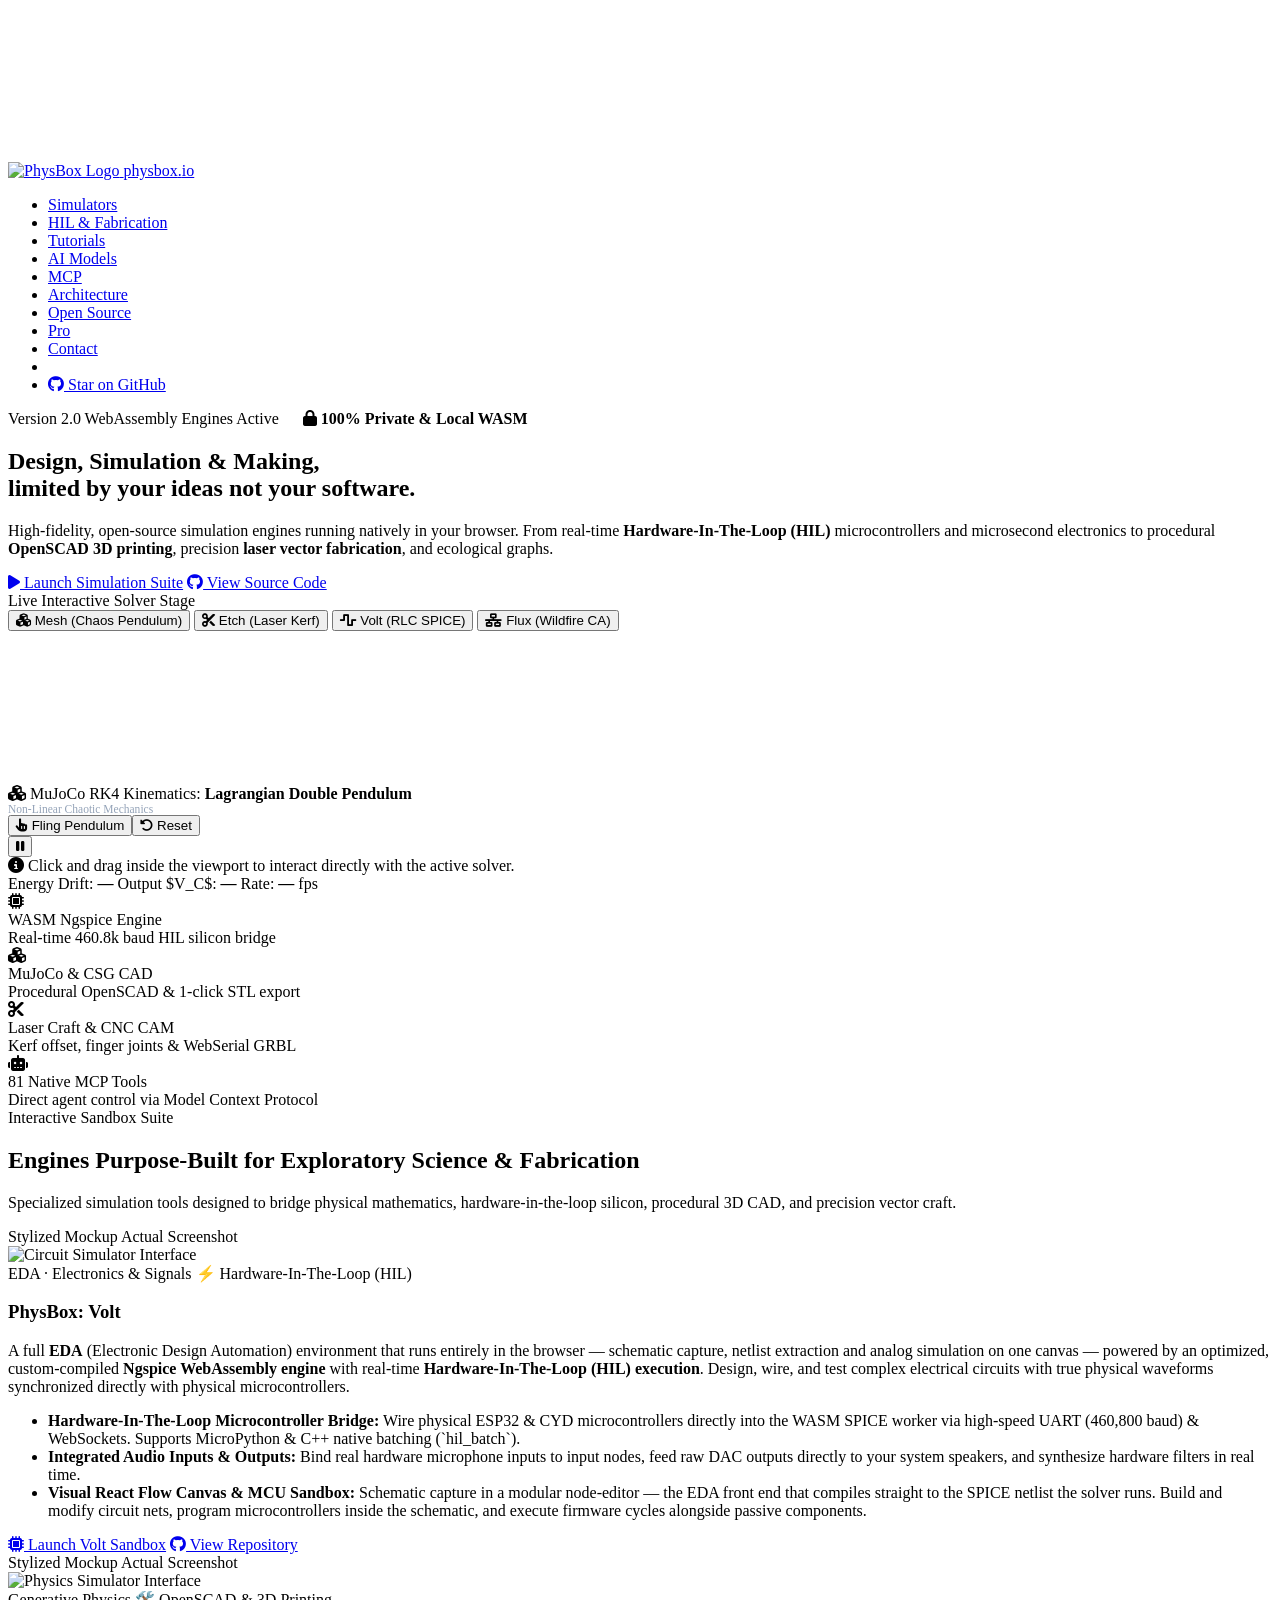
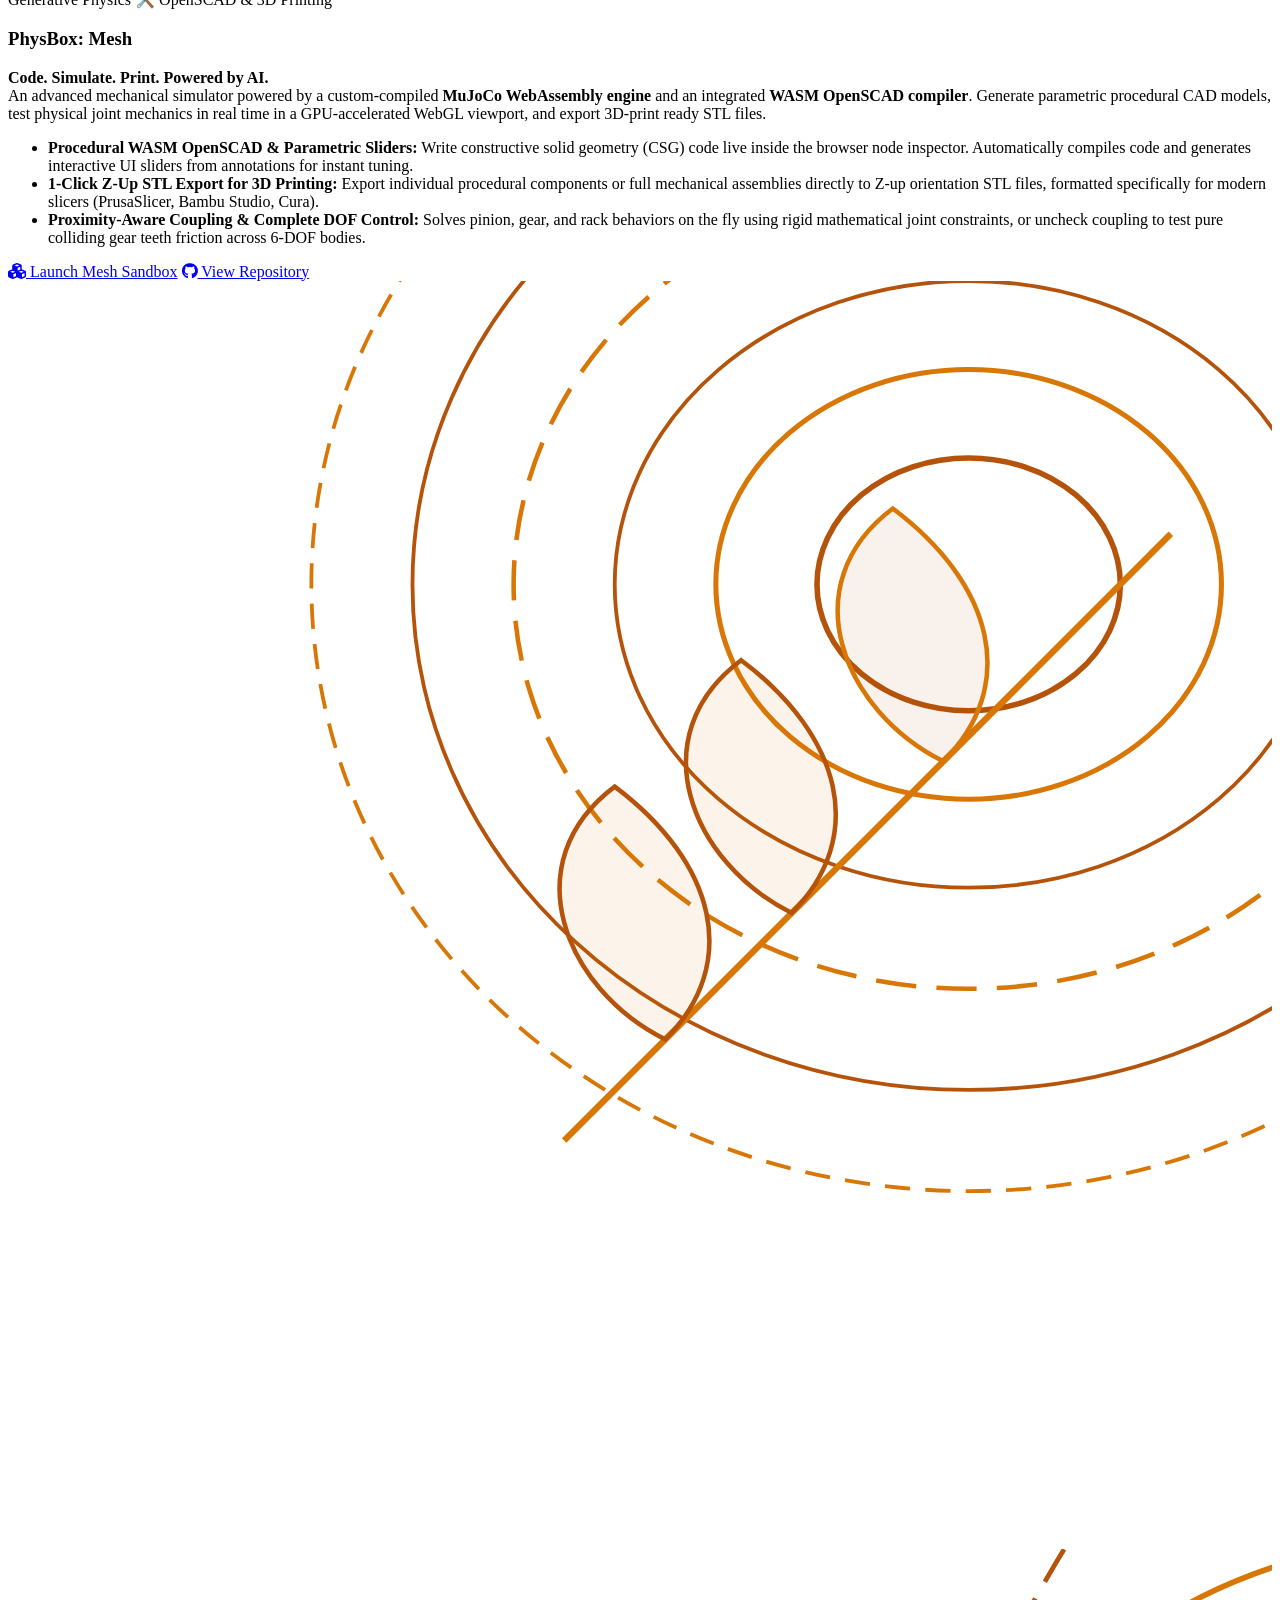
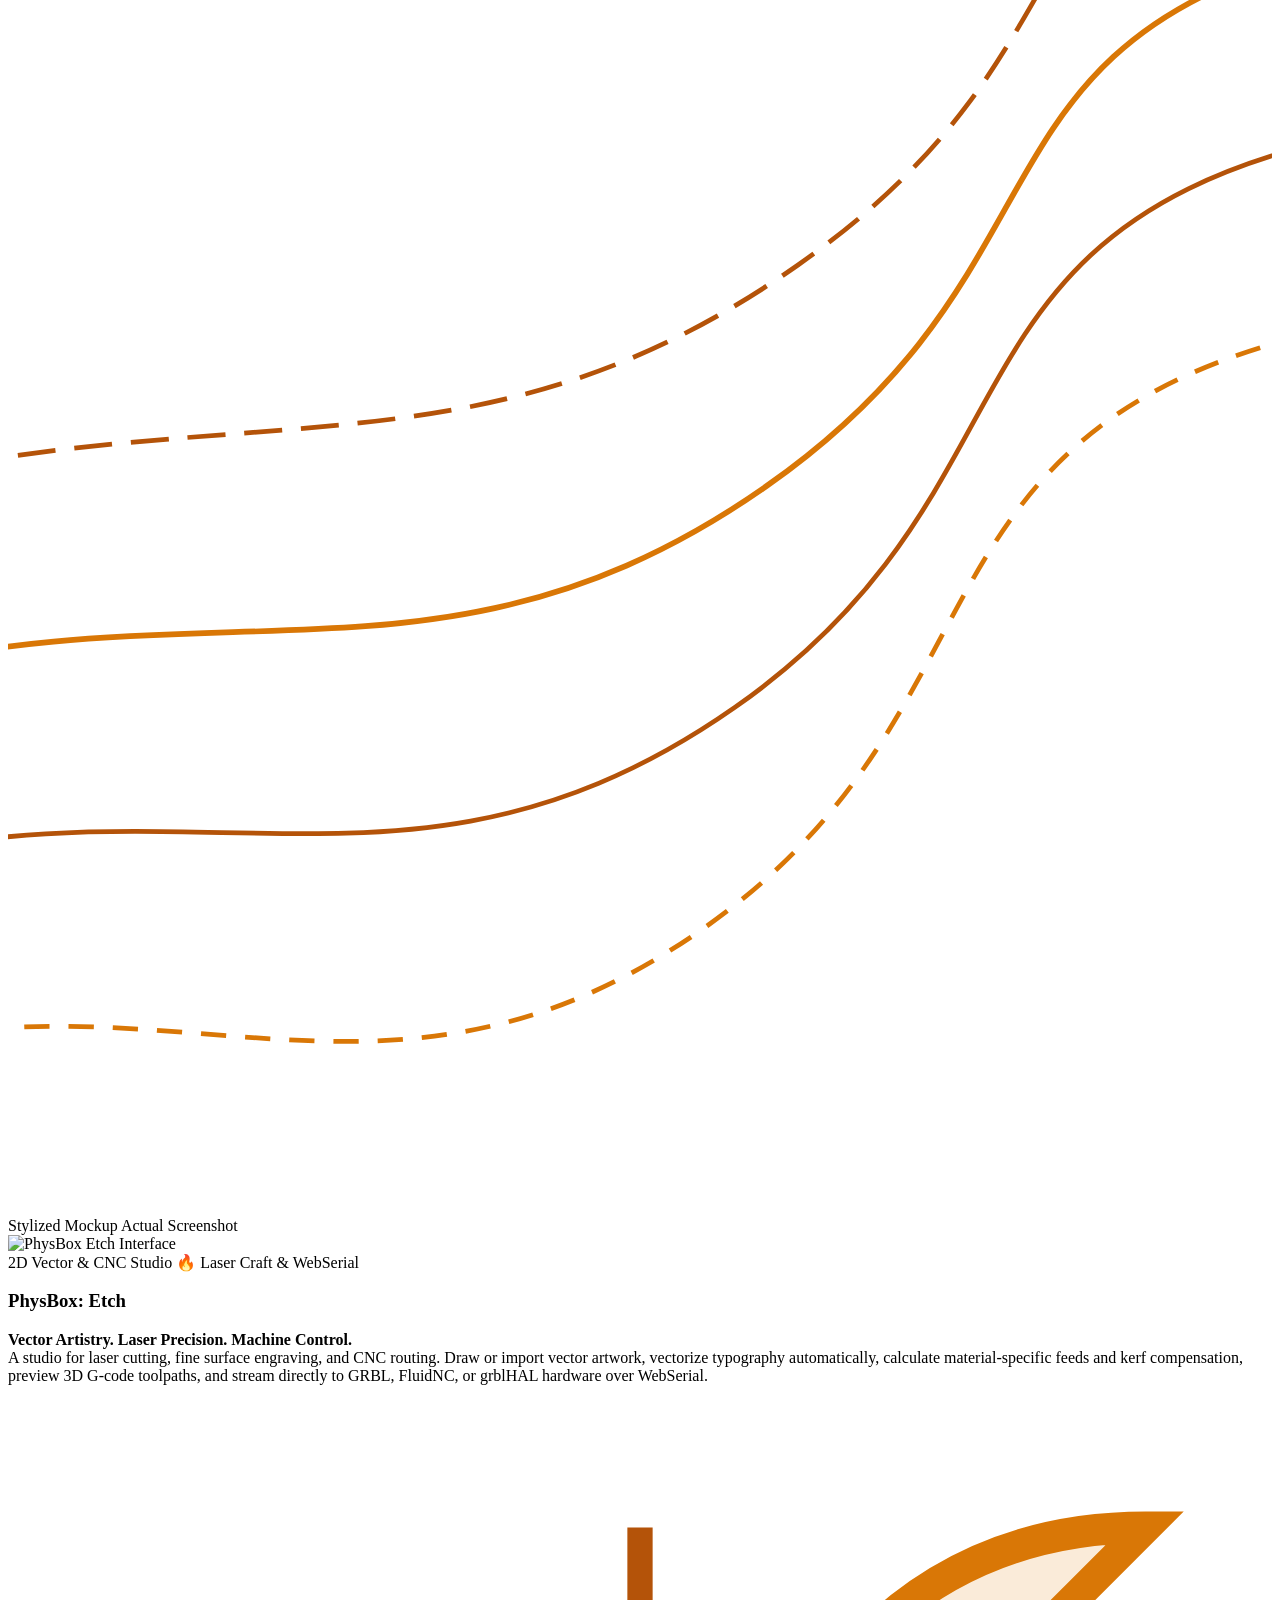
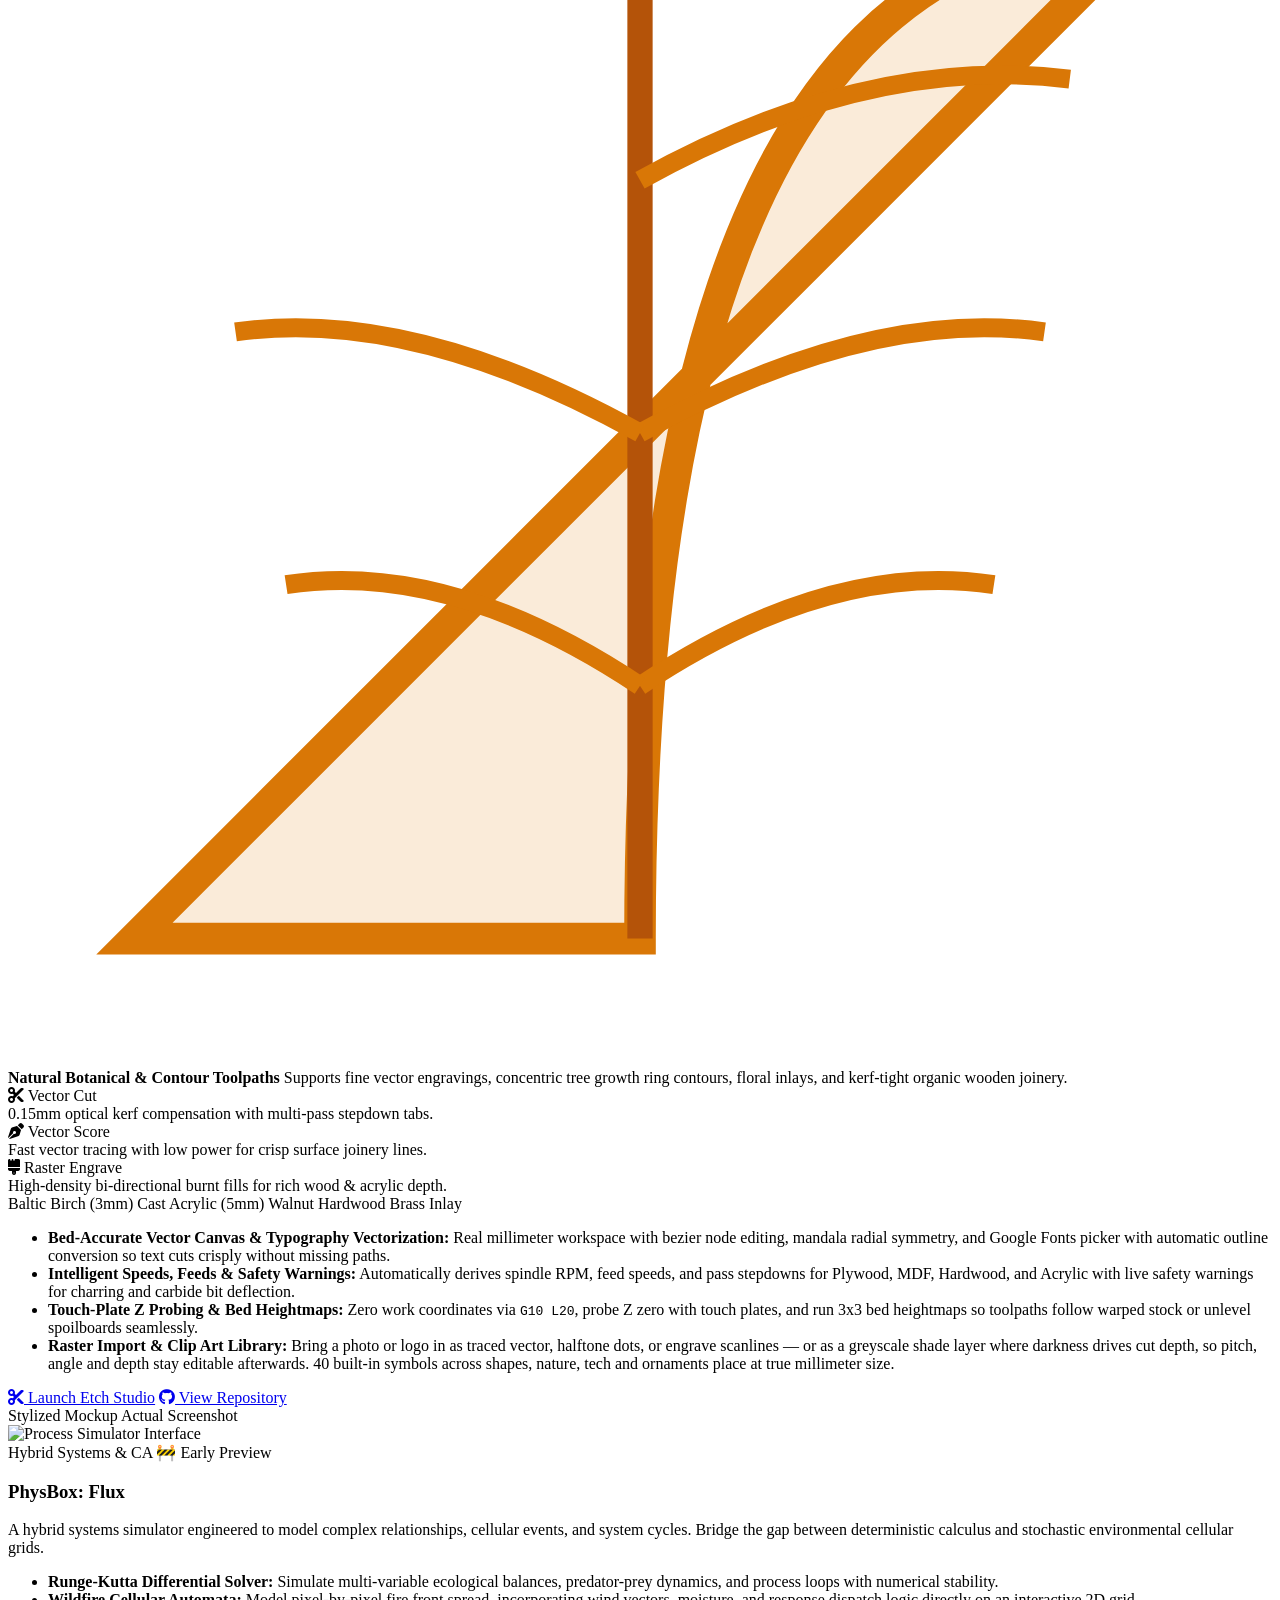
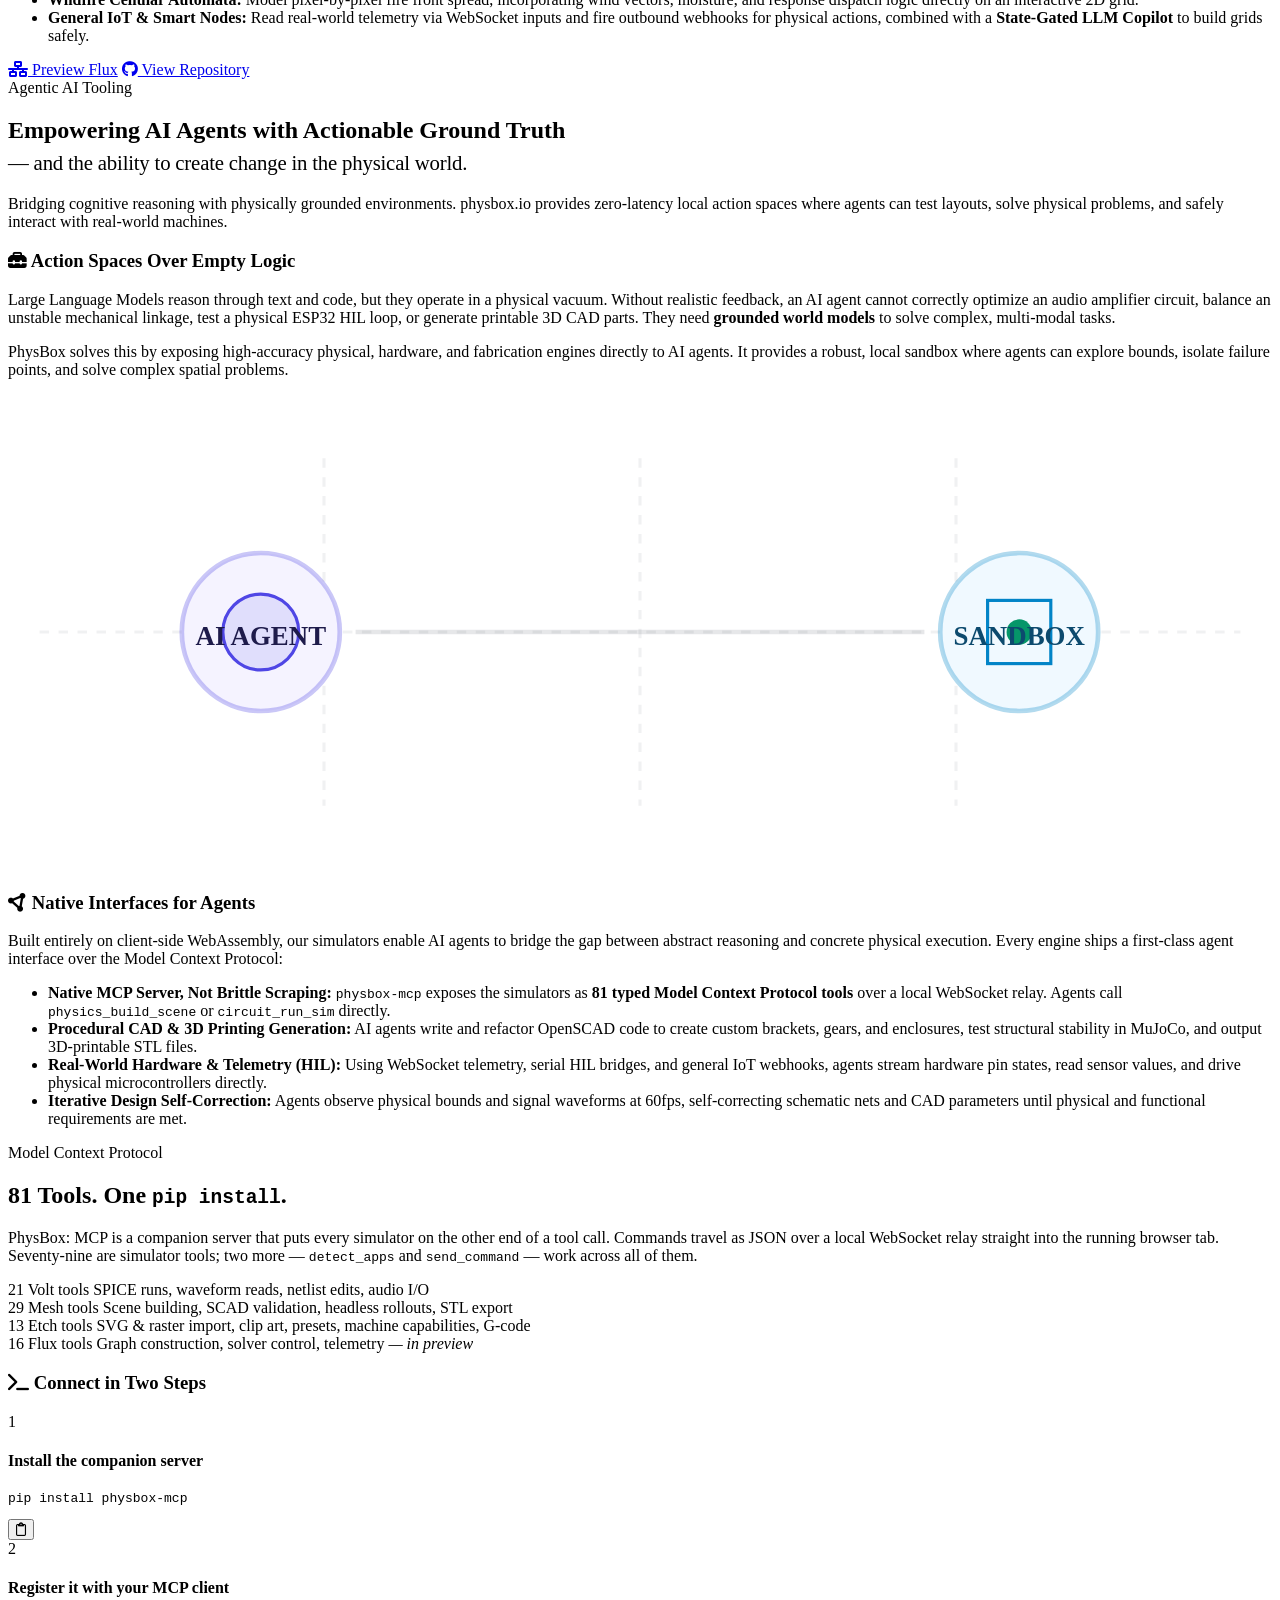
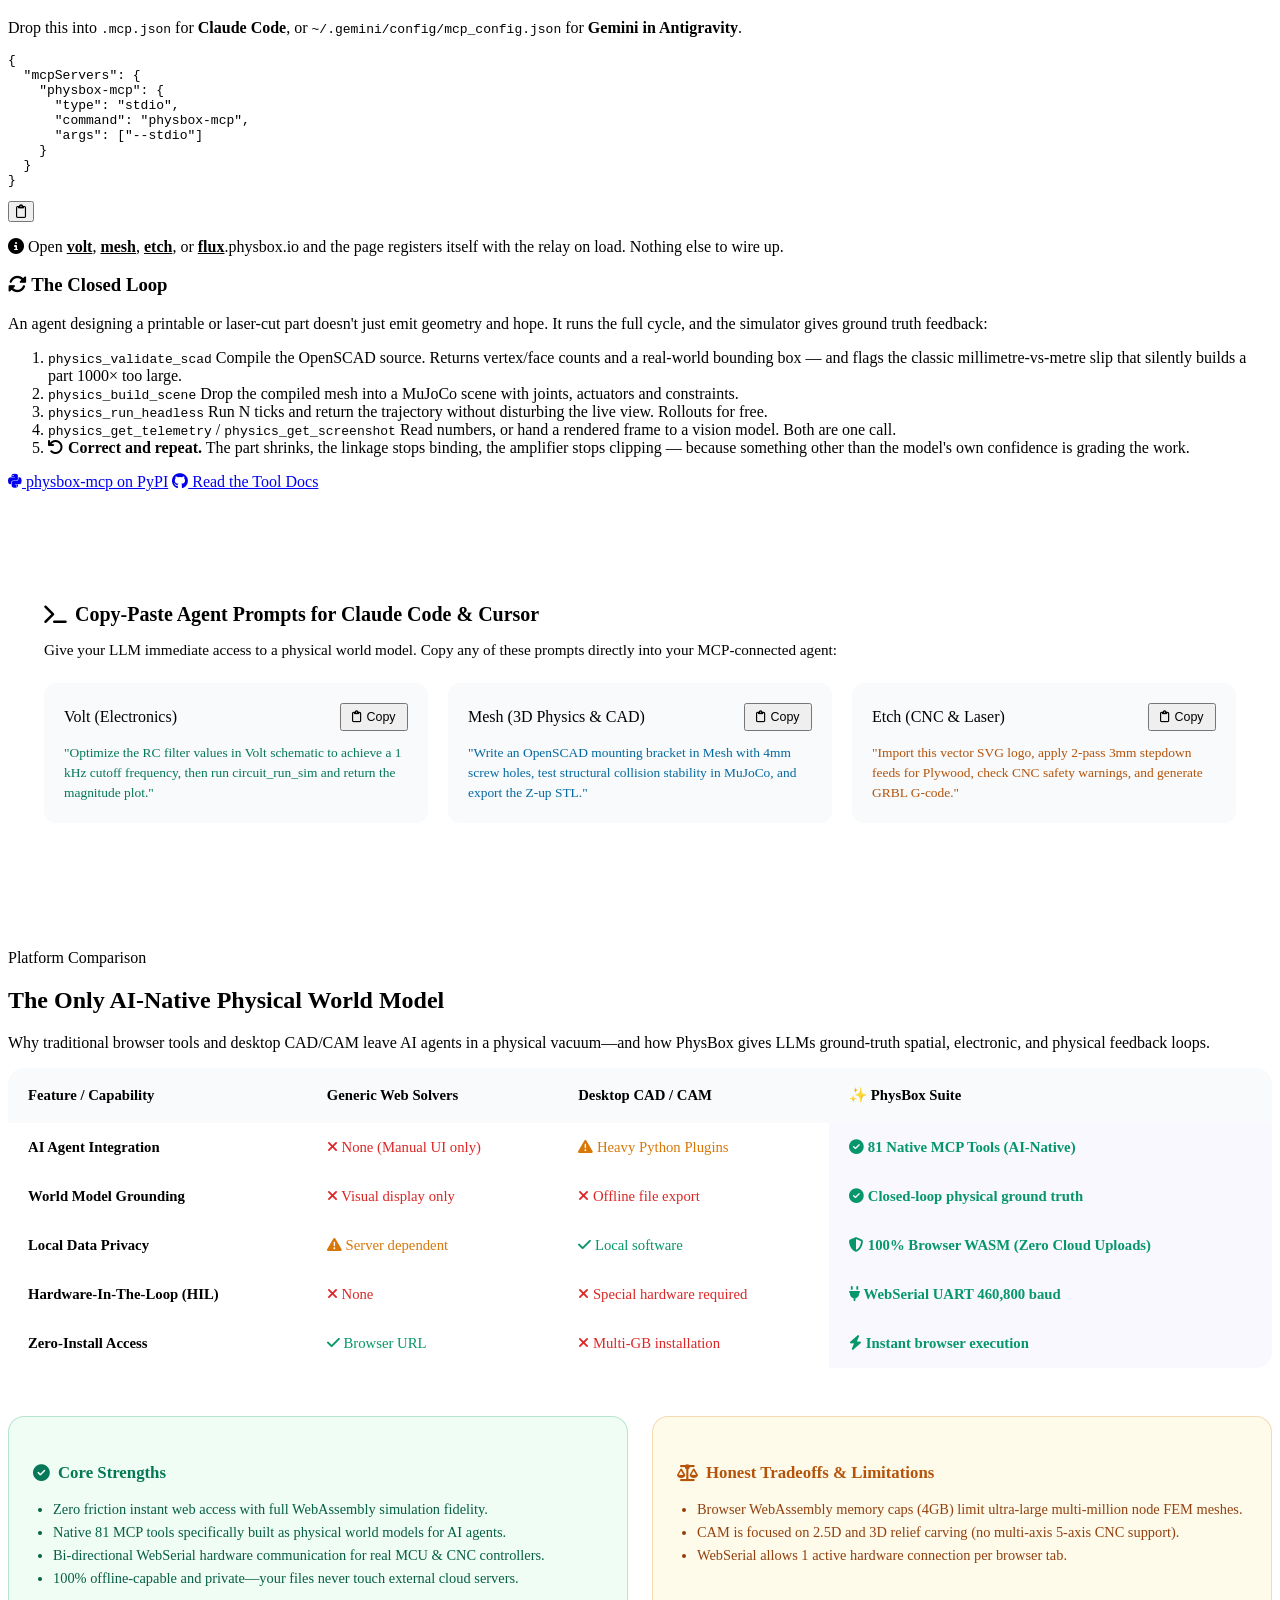
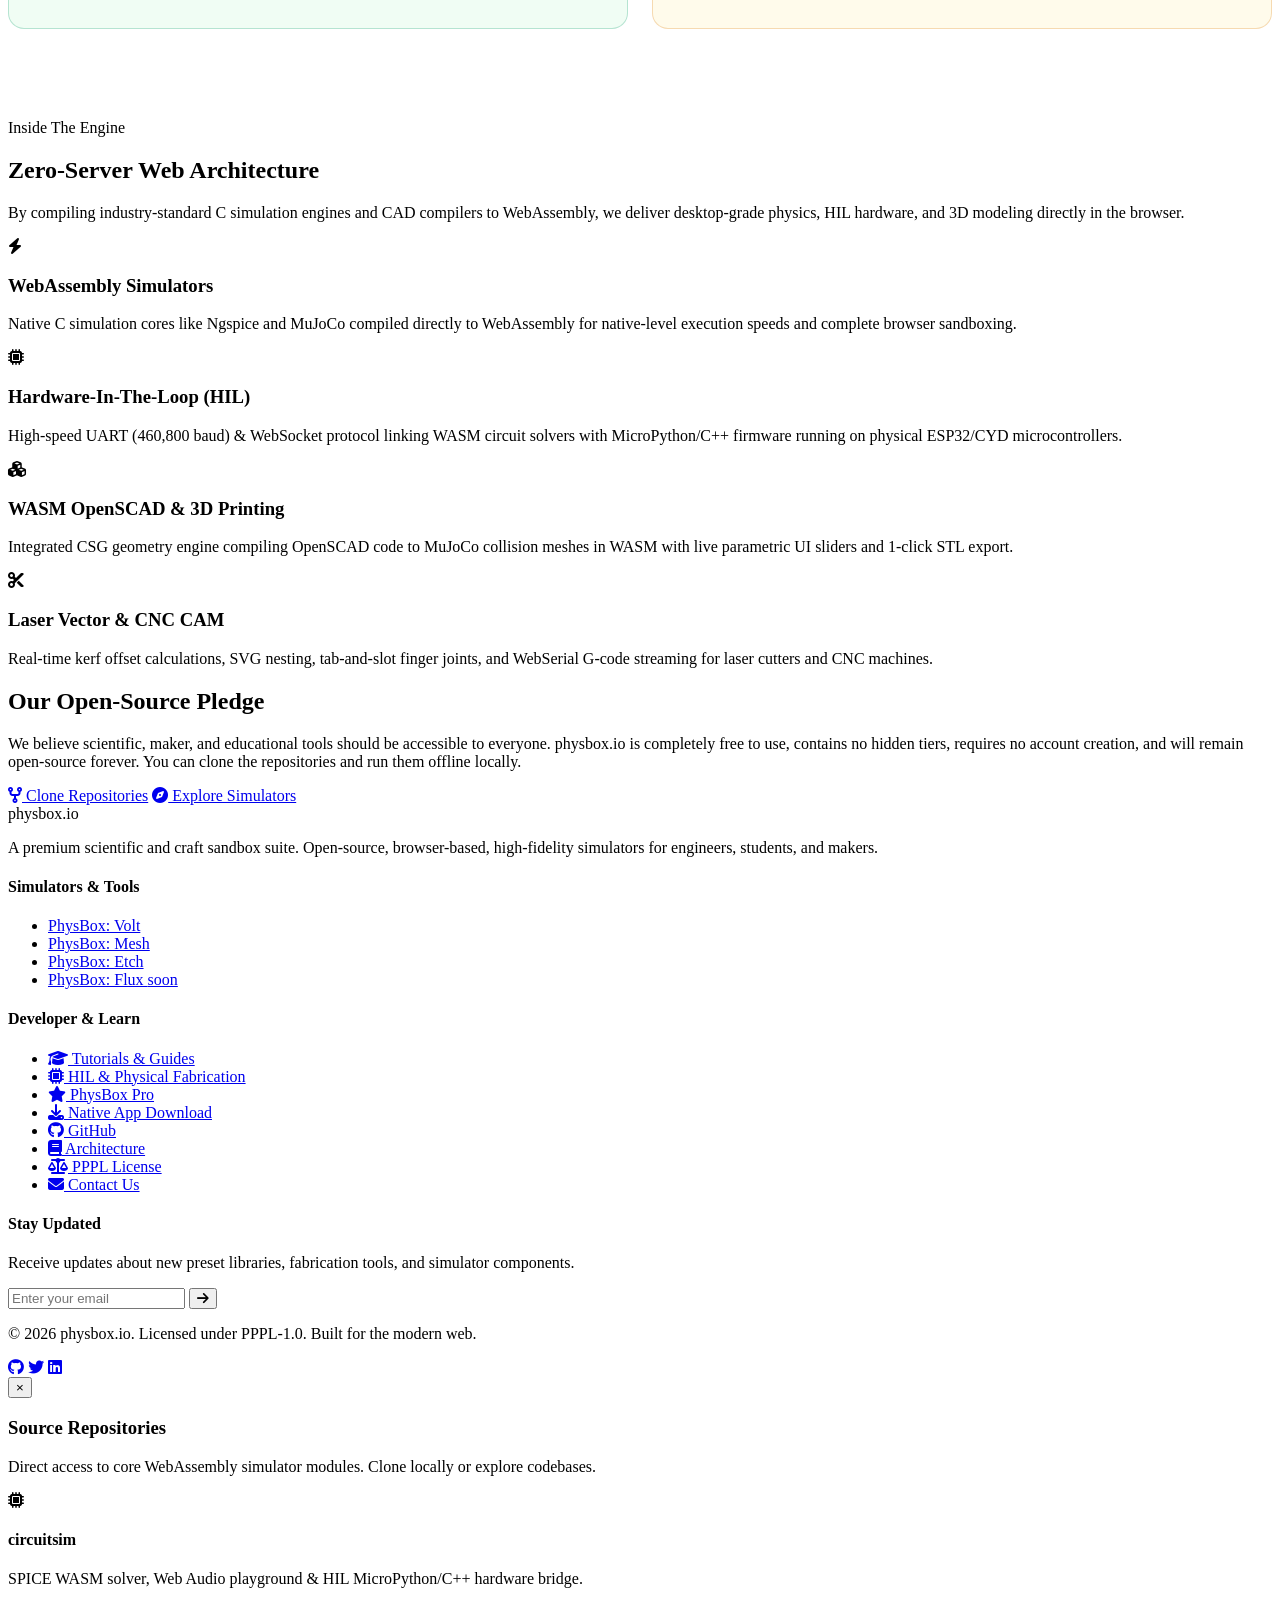
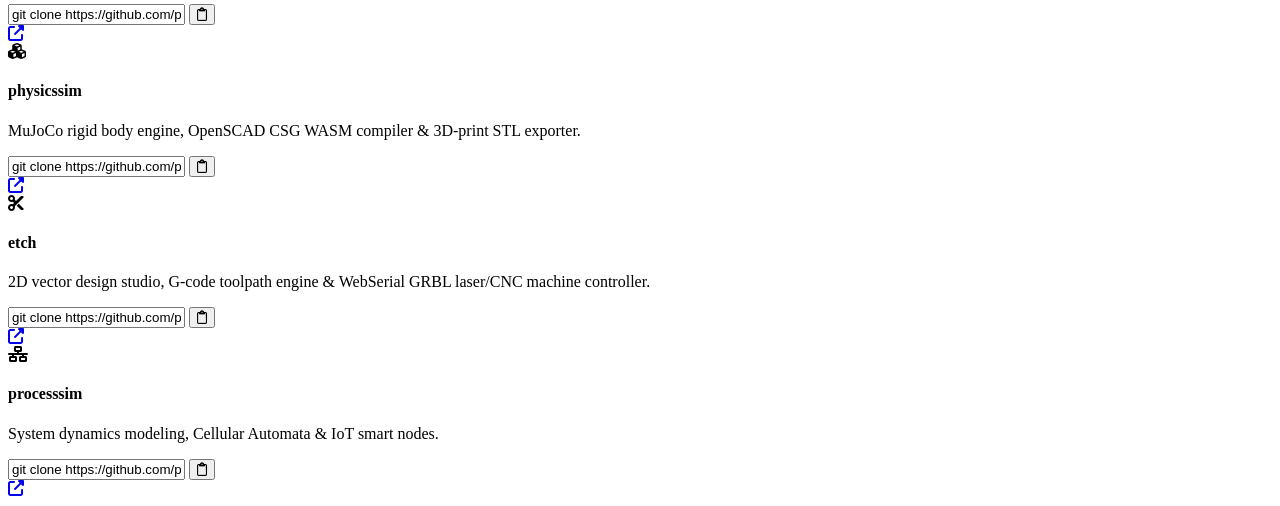
==== index.html @ cc726302 "Add a contact page, and name Volt as EDA The site never used the word EDA, which is what someone com" ====
<!DOCTYPE html>
<html lang="en">

<head>
  <meta charset="UTF-8">
  <meta name="viewport" content="width=device-width, initial-scale=1.0">
  <title>PhysBox | High-Fidelity Open-Source Interactive Simulations</title>

  <!-- SEO Meta Tags -->
  <link rel="canonical" href="https://physbox.io/">
  <meta name="description"
    content="Explore PhysBox, a powerful suite of open-source, browser-based simulation tools. Browser-based EDA with schematic capture and SPICE, MuJoCo 3D physics, OpenSCAD 3D printing, and hardware-in-the-loop microcontrollers—plus 81 Model Context Protocol tools so AI agents can drive every simulator. 100% local and free.">
  <meta name="keywords"
    content="simulation, EDA, electronic design automation, browser EDA, schematic capture, electronics simulator, WASM physics, MuJoCo, cellular automata, Runge Kutta, open source simulator, ngspice wasm, circuit sandbox, MCP server, Model Context Protocol, AI agent tools, world model, OpenSCAD, hardware in the loop, laser cutting, CNC milling, vector design">
  <meta name="author" content="physbox.io">

  <!-- Open Graph / Facebook -->
  <meta property="og:type" content="website">
  <meta property="og:url" content="https://physbox.io/">
  <meta property="og:title" content="PhysBox | High-Fidelity Open-Source Interactive Simulations">
  <meta property="og:description"
    content="A powerful suite of browser-based simulation tools. High-fidelity electronics, MuJoCo 3D physics, cellular automata, and IoT nodes—100% local, offline-capable, and completely free.">
  <meta property="og:image" content="assets/physics_mockup.png">

  <!-- Twitter -->
  <meta property="twitter:card" content="summary_large_image">
  <meta property="twitter:url" content="https://physbox.io/">
  <meta property="twitter:title" content="PhysBox | High-Fidelity Open-Source Interactive Simulations">
  <meta property="twitter:description"
    content="A powerful suite of browser-based simulation tools. High-fidelity electronics, MuJoCo 3D physics, cellular automata, and IoT nodes—100% local, offline-capable, and completely free.">
  <meta property="twitter:image" content="assets/physics_mockup.png">

  <!-- Stylesheets -->
  <link rel="stylesheet" href="styles.css">

  <!-- FontAwesome for Premium Icons -->
  <link rel="stylesheet" href="https://cdnjs.cloudflare.com/ajax/libs/font-awesome/6.4.0/css/all.min.css">

  <!-- JSON-LD Structured Data for Scientific Software Suite (SEO Integration) -->
  <script type="application/ld+json">
  {
    "@context": "https://schema.org",
    "@type": "SoftwareApplication",
    "name": "PhysBox Simulation Suite",
    "operatingSystem": "All (Web Browser Platform)",
    "applicationCategory": "EducationalApplication, ScientificApplication, BusinessApplication",
    "offers": {
      "@type": "Offer",
      "price": "0",
      "priceCurrency": "USD"
    },
    "publisher": {
      "@type": "Organization",
      "name": "PhysBox",
      "url": "https://physbox.io"
    },
    "description": "A high-fidelity open-source simulation suite running natively in WebAssembly. Features PhysBox: Volt (browser-based EDA \u2014 schematic capture, SPICE simulation and MCU with audio), PhysBox: Mesh (MuJoCo rigid body physics), PhysBox: Etch (laser cutting and CNC fabrication), and PhysBox: Flux (cellular automata, Runge-Kutta, and LLM nodes).",
    "softwareVersion": "2.0.0",
    "license": "https://opensource.org/licenses/MIT",
    "downloadUrl": "https://github.com/physbox-io"
  }
  </script>
</head>

<body>

  <!-- Ambient Canvas Background -->
  <canvas id="canvas-bg"></canvas>

  <!-- Clean Header Navigation -->
  <header id="main-header">
    <div class="container">
      <a href="#" class="logo-link" id="nav-logo-link">
        <img src="assets/physbox_logo.png" alt="PhysBox Logo" class="logo-img">
        <span class="logo-text">physbox<span class="logo-dot">.</span>io</span>
      </a>
      <nav>
        <ul>
          <li><a href="#suite" id="nav-link-suite">Simulators</a></li>
          <li><a href="hardware.html" id="nav-link-hardware-deepdive">HIL & Fabrication</a></li>
          <li><a href="tutorials.html" id="nav-link-tutorials">Tutorials</a></li>
          <li><a href="#ai-models" id="nav-link-ai">AI Models</a></li>
          <li><a href="#mcp" id="nav-link-mcp">MCP</a></li>
          <li><a href="#tech" id="nav-link-tech">Architecture</a></li>
          <li><a href="#pledge" id="nav-link-pledge">Open Source</a></li>
          <li><a href="pro.html" id="nav-link-pro">Pro</a></li>
          <li><a href="contact.html" id="nav-link-contact">Contact</a></li>
          <li id="nav-account"></li>
          <li><a href="https://github.com/physbox-io" target="_blank" class="nav-cta" id="nav-btn-github"><i
                class="fab fa-github"></i> Star on GitHub</a></li>
        </ul>
      </nav>
    </div>
  </header>

  <!-- Hero Section -->
  <section class="hero">
    <div class="container">
      <div class="hero-badge reveal">
        <span class="dot"></span>
        <span>Version 2.0 WebAssembly Engines Active</span>
        <span style="margin-left: 0.5rem; border-left: 1px solid var(--border-color); padding-left: 0.75rem; color: var(--circuit-color); font-weight: 600;">
          <i class="fas fa-lock"></i> 100% Private & Local WASM
        </span>
      </div>
      <h1 class="hero-title reveal delay-100">
        Design, Simulation & Making, <br><span class="gradient-text">limited by your ideas not your software.</span>
      </h1>
      <p class="hero-subtitle reveal delay-200">
        High-fidelity, open-source simulation engines running natively in your browser. From real-time
        <strong>Hardware-In-The-Loop (HIL)</strong> microcontrollers and microsecond electronics to procedural
        <strong>OpenSCAD 3D printing</strong>, precision <strong>laser vector fabrication</strong>, and ecological graphs.
      </p>
      <div class="hero-ctas reveal delay-300">
        <a href="#suite" class="btn btn-primary" id="hero-btn-launch"><i class="fas fa-play"></i> Launch Simulation Suite</a>
        <a href="https://github.com/physbox-io" target="_blank" class="btn btn-secondary" id="hero-btn-github"><i
            class="fab fa-github"></i> View Source Code</a>
      </div>

      <!-- Live Interactive Solver Console Stage -->
      <div class="hero-stage reveal delay-400" id="hero-stage">
        <div class="hero-stage-header">
          <div class="stage-title-wrap">
            <span class="stage-status-dot"></span>
            <span>Live Interactive Solver Stage</span>
          </div>

          <div class="stage-tabs" id="stage-tabs">
            <button class="stage-tab active" data-engine="mesh"><i class="fas fa-cubes"></i> Mesh (Chaos Pendulum)</button>
            <button class="stage-tab" data-engine="etch"><i class="fas fa-scissors"></i> Etch (Laser Kerf)</button>
            <button class="stage-tab" data-engine="volt"><i class="fas fa-wave-square"></i> Volt (RLC SPICE)</button>
            <button class="stage-tab" data-engine="flux"><i class="fas fa-network-wired"></i> Flux (Wildfire CA)</button>
          </div>
        </div>

        <div class="stage-viewport" id="stage-viewport">
          <canvas id="hero-stage-canvas"></canvas>

          <!-- Interactive HUD Readout -->
          <div class="stage-overlay-hud" id="stage-hud">
            <div class="stage-hud-badge" id="stage-hud-primary">
              <i class="fas fa-cubes"></i> <span id="hud-label">MuJoCo RK4 Kinematics</span>: <b id="hud-val">Lagrangian Double Pendulum</b>
            </div>
            <div class="stage-hud-badge" id="stage-hud-secondary" style="font-size: 0.72rem; color: #94a3b8;">
              <span id="hud-sublabel">Non-Linear Chaotic Mechanics</span>
            </div>
          </div>

          <!-- Interactive Controls Overlay -->
          <div class="stage-overlay-controls" id="stage-controls">
            <!-- Mesh Controls (Default Active) -->
            <div class="stage-ctrl-group" id="ctrl-group-mesh" style="display: flex;">
              <button class="stage-ctrl-btn" id="btn-mesh-fling" title="Give chaotic impulse">
                <i class="fas fa-hand-pointer"></i> Fling Pendulum
              </button>
              <button class="stage-ctrl-btn" id="btn-mesh-reset" title="Reset angle">
                <i class="fas fa-rotate-left"></i> Reset
              </button>
            </div>

            <!-- Volt Controls -->
            <div class="stage-ctrl-group" id="ctrl-group-volt" style="display: none;">
              <div class="stage-slider-wrap" title="Adjust oscillator test frequency">
                <span>Freq: <b id="volt-freq-val">60Hz</b></span>
                <input type="range" id="volt-freq-slider" min="20" max="240" value="60">
              </div>
            </div>

            <!-- Etch Controls -->
            <div class="stage-ctrl-group" id="ctrl-group-etch" style="display: none;">
              <button class="stage-ctrl-btn" id="btn-etch-material" title="Cycle Material Stock">
                <i class="fas fa-layer-group"></i> <span id="etch-mat-label">Baltic Birch (3mm)</span>
              </button>
              <button class="stage-ctrl-btn" id="btn-etch-pattern" title="Change Vector Geometry">
                <i class="fas fa-vector-square"></i> Pattern
              </button>
            </div>

            <!-- Mesh Controls -->
            <div class="stage-ctrl-group" id="ctrl-group-mesh" style="display: none;">
              <button class="stage-ctrl-btn" id="btn-mesh-fling" title="Give chaotic impulse">
                <i class="fas fa-hand-pointer"></i> Fling Pendulum
              </button>
              <button class="stage-ctrl-btn" id="btn-mesh-reset" title="Reset angle">
                <i class="fas fa-rotate-left"></i> Reset
              </button>
            </div>

            <!-- Flux Controls -->
            <div class="stage-ctrl-group" id="ctrl-group-flux" style="display: none;">
              <button class="stage-ctrl-btn" id="btn-flux-spark" title="Spark new wildfire front">
                <i class="fas fa-fire"></i> Spark Fire
              </button>
              <button class="stage-ctrl-btn" id="btn-flux-wind" title="Toggle Wind Vector">
                <i class="fas fa-wind"></i> Wind: <span id="flux-wind-label">East</span>
              </button>
            </div>

            <button class="stage-ctrl-btn" id="btn-stage-pause" title="Play/Pause live solver">
              <i class="fas fa-pause" id="icon-stage-playpause"></i>
            </button>
          </div>
        </div>

        <div class="stage-footer">
          <div class="stage-footer-desc">
            <i class="fas fa-circle-info" style="color: var(--primary);"></i>
            <span id="stage-footer-text">Click and drag inside the viewport to interact directly with the active solver.</span>
          </div>

          <div class="stage-metrics-row">
            <span class="stage-metric-pill" title="4th-order Runge-Kutta numerical energy drift">
              Energy Drift: <b id="live-energy">&mdash;</b>
            </span>
            <span class="stage-metric-pill" title="Real-time node potential">
              Output $V_C$: <b id="live-vc">&mdash;</b>
            </span>
            <span class="stage-metric-pill" title="Browser rendering frame rate">
              Rate: <b id="live-fps">&mdash;</b> fps
            </span>
          </div>
        </div>
      </div>

      <!-- Key Capabilities Ribbon -->
      <div class="hero-ribbon reveal delay-500">
        <div class="ribbon-item">
          <div class="ribbon-icon ribbon-volt"><i class="fas fa-microchip"></i></div>
          <div>
            <div class="ribbon-title">WASM Ngspice Engine</div>
            <div class="ribbon-subtitle">Real-time 460.8k baud HIL silicon bridge</div>
          </div>
        </div>
        <div class="ribbon-item">
          <div class="ribbon-icon ribbon-mesh"><i class="fas fa-cubes"></i></div>
          <div>
            <div class="ribbon-title">MuJoCo & CSG CAD</div>
            <div class="ribbon-subtitle">Procedural OpenSCAD & 1-click STL export</div>
          </div>
        </div>
        <div class="ribbon-item">
          <div class="ribbon-icon ribbon-etch"><i class="fas fa-scissors"></i></div>
          <div>
            <div class="ribbon-title">Laser Craft & CNC CAM</div>
            <div class="ribbon-subtitle">Kerf offset, finger joints & WebSerial GRBL</div>
          </div>
        </div>
        <div class="ribbon-item">
          <div class="ribbon-icon ribbon-flux"><i class="fas fa-robot"></i></div>
          <div>
            <div class="ribbon-title">81 Native MCP Tools</div>
            <div class="ribbon-subtitle">Direct agent control via Model Context Protocol</div>
          </div>
        </div>
      </div>

    </div>
  </section>

  <!-- Showcase Section -->
  <section class="showcase" id="suite">
    <div class="container">

      <div class="section-header reveal">
        <span class="section-tag">Interactive Sandbox Suite</span>
        <h2 class="section-title">Engines Purpose-Built for Exploratory Science & Fabrication</h2>
        <p class="section-subtitle">Specialized simulation tools designed to bridge physical mathematics, hardware-in-the-loop silicon, procedural 3D CAD, and precision vector craft.</p>
      </div>

      <div class="sim-list">

        <!-- 1. PhysBox: Volt -->
        <div class="sim-item circuit-item reveal">
          <div class="sim-mockup-wrapper circuit-mockup-wrapper" id="wrapper-circuit">
            <div class="mockup-header">
              <span class="mockup-dot"></span>
              <span class="mockup-dot"></span>
              <span class="mockup-dot"></span>
            </div>
            <div class="mockup-toggle-badge" id="toggle-badge-circuit">
              <span class="badge-option active" data-mode="stylized" id="toggle-opt-circuit-stylized">Stylized Mockup</span>
              <span class="badge-option" data-mode="raw" id="toggle-opt-circuit-raw">Actual Screenshot</span>
            </div>
            <img src="assets/circuit_mockup.png" alt="Circuit Simulator Interface" class="sim-mockup"
              data-raw="assets/circuit_raw.png" data-stylized="assets/circuit_mockup.png" data-state="stylized"
              id="img-circuit">
          </div>
          <div class="sim-content">
            <div class="sim-badges">
              <span class="sim-badge circuit-badge">EDA &middot; Electronics & Signals</span>
              <span class="sim-badge badge-hil"><span class="pulse-dot"></span>⚡ Hardware-In-The-Loop (HIL)</span>
            </div>
            <h3 class="sim-name">PhysBox: Volt</h3>
            <p class="sim-desc">
              A full <strong>EDA</strong> (Electronic Design Automation) environment that runs entirely in the
              browser &mdash; schematic capture, netlist extraction and analog simulation on one canvas &mdash; powered
              by an optimized, custom-compiled <strong>Ngspice WebAssembly engine</strong> with real-time
              <strong>Hardware-In-The-Loop (HIL) execution</strong>.
              Design, wire, and test complex electrical circuits with true physical waveforms synchronized directly with
              physical microcontrollers.
            </p>
            <ul class="sim-features">
              <li><strong>Hardware-In-The-Loop Microcontroller Bridge:</strong> Wire physical ESP32 & CYD microcontrollers directly into the WASM SPICE worker via high-speed UART (460,800 baud) & WebSockets. Supports MicroPython & C++ native batching (`hil_batch`).</li>
              <li><strong>Integrated Audio Inputs & Outputs:</strong> Bind real hardware microphone inputs to input nodes, feed raw DAC outputs directly to your system speakers, and synthesize hardware filters in real time.</li>
              <li><strong>Visual React Flow Canvas & MCU Sandbox:</strong> Schematic capture in a modular node-editor &mdash; the EDA front end that compiles straight to the SPICE netlist the solver runs. Build and modify circuit nets, program microcontrollers inside the schematic, and execute firmware cycles alongside passive components.</li>
            </ul>
            <div class="sim-footer">
              <a href="https://volt.physbox.io" class="btn btn-primary" id="btn-launch-circuit"><i
                  class="fas fa-microchip"></i> Launch Volt Sandbox</a>
              <a href="https://github.com/physbox-io/circuitsim" target="_blank" class="btn btn-secondary"
                id="btn-github-circuit"><i class="fab fa-github"></i> View Repository</a>
            </div>
          </div>
        </div>

        <!-- 2. PhysBox: Mesh -->
        <div class="sim-item physics-item reveal">
          <div class="sim-mockup-wrapper physics-mockup-wrapper" id="wrapper-physics">
            <div class="mockup-header">
              <span class="mockup-dot"></span>
              <span class="mockup-dot"></span>
              <span class="mockup-dot"></span>
            </div>
            <div class="mockup-toggle-badge" id="toggle-badge-physics">
              <span class="badge-option active" data-mode="stylized" id="toggle-opt-physics-stylized">Stylized Mockup</span>
              <span class="badge-option" data-mode="raw" id="toggle-opt-physics-raw">Actual Screenshot</span>
            </div>
            <img src="assets/physics_mockup.png" alt="Physics Simulator Interface" class="sim-mockup"
              data-raw="assets/physics_raw.png" data-stylized="assets/physics_mockup.png" data-state="stylized"
              id="img-physics">
          </div>
          <div class="sim-content">
            <div class="sim-badges">
              <span class="sim-badge physics-badge">Generative Physics</span>
              <span class="sim-badge badge-scad"><span class="pulse-dot"></span>🛠️ OpenSCAD & 3D Printing</span>
            </div>
            <h3 class="sim-name">PhysBox: Mesh</h3>
            <p class="sim-desc">
              <strong>Code. Simulate. Print. Powered by AI.</strong><br>
              An advanced mechanical simulator powered by a custom-compiled <strong>MuJoCo WebAssembly engine</strong>
              and an integrated <strong>WASM OpenSCAD compiler</strong>. Generate parametric procedural CAD models, test
              physical joint mechanics in real time in a GPU-accelerated WebGL viewport, and export 3D-print ready STL
              files.
            </p>
            <ul class="sim-features">
              <li><strong>Procedural WASM OpenSCAD & Parametric Sliders:</strong> Write constructive solid geometry (CSG) code live inside the browser node inspector. Automatically compiles code and generates interactive UI sliders from annotations for instant tuning.</li>
              <li><strong>1-Click Z-Up STL Export for 3D Printing:</strong> Export individual procedural components or full mechanical assemblies directly to Z-up orientation STL files, formatted specifically for modern slicers (PrusaSlicer, Bambu Studio, Cura).</li>
              <li><strong>Proximity-Aware Coupling & Complete DOF Control:</strong> Solves pinion, gear, and rack behaviors on the fly using rigid mathematical joint constraints, or uncheck coupling to test pure colliding gear teeth friction across 6-DOF bodies.</li>
            </ul>
            <div class="sim-footer">
              <a href="https://mesh.physbox.io" class="btn btn-primary" id="btn-launch-physics"><i
                  class="fas fa-cubes"></i> Launch Mesh Sandbox</a>
              <a href="https://github.com/physbox-io/physicssim" target="_blank" class="btn btn-secondary"
                id="btn-github-physics"><i class="fab fa-github"></i> View Repository</a>
            </div>
          </div>
        </div>

        <!-- 3. PhysBox: Etch (Laser Cutting & Vector Craft Artistry) -->
        <div class="sim-item etch-item reveal">
          <!-- Prominent Top-Right Botanical & Wood Contour Line Art -->
          <svg class="etch-line-art-bg" viewBox="0 0 500 500" fill="none" xmlns="http://www.w3.org/2000/svg">
            <ellipse cx="380" cy="120" rx="260" ry="240" stroke="#d97706" stroke-width="1.5" stroke-dasharray="10 6"/>
            <ellipse cx="380" cy="120" rx="220" ry="200" stroke="#b45309" stroke-width="1.5"/>
            <ellipse cx="380" cy="120" rx="180" ry="160" stroke="#d97706" stroke-width="1.8" stroke-dasharray="16 8"/>
            <ellipse cx="380" cy="120" rx="140" ry="120" stroke="#b45309" stroke-width="1.5"/>
            <ellipse cx="380" cy="120" rx="100" ry="85" stroke="#d97706" stroke-width="2"/>
            <ellipse cx="380" cy="120" rx="60" ry="50" stroke="#b45309" stroke-width="2.2"/>
            <!-- Elegant Botanical Monstera / Fern Leaves Vector Paths -->
            <path d="M 220 340 Q 340 220 460 100" stroke="#d97706" stroke-width="2.5"/>
            <path d="M 310 250 C 270 230 250 180 290 150 C 330 180 340 220 310 250 Z" stroke="#b45309" stroke-width="1.8" fill="rgba(217, 119, 6, 0.08)"/>
            <path d="M 370 190 C 330 170 310 120 350 90 C 390 120 400 160 370 190 Z" stroke="#d97706" stroke-width="1.8" fill="rgba(180, 83, 9, 0.08)"/>
            <path d="M 260 300 C 220 280 200 230 240 200 C 280 230 290 270 260 300 Z" stroke="#b45309" stroke-width="1.8" fill="rgba(217, 119, 6, 0.08)"/>
          </svg>

          <!-- Subtle Bottom-Left Topographic Contour Lines -->
          <svg class="etch-line-art-left" viewBox="0 0 400 400" fill="none" xmlns="http://www.w3.org/2000/svg">
            <path d="M -50 350 C 50 320 120 380 220 310 C 320 240 280 150 420 120" stroke="#d97706" stroke-width="1.5" stroke-dasharray="8 6"/>
            <path d="M -50 290 C 60 260 130 310 230 240 C 330 170 290 90 420 60" stroke="#b45309" stroke-width="1.5"/>
            <path d="M -50 230 C 70 200 140 240 240 170 C 340 100 300 30 420 0" stroke="#d97706" stroke-width="1.8"/>
            <path d="M -50 170 C 80 140 150 170 250 100 C 350 30 310 -30 420 -60" stroke="#b45309" stroke-width="1.5" stroke-dasharray="12 6"/>
          </svg>

          <div class="sim-mockup-wrapper etch-mockup-wrapper" id="wrapper-etch">
            <div class="mockup-header">
              <span class="mockup-dot"></span>
              <span class="mockup-dot"></span>
              <span class="mockup-dot"></span>
            </div>
            <div class="mockup-toggle-badge" id="toggle-badge-etch">
              <span class="badge-option active" data-mode="stylized" id="toggle-opt-etch-stylized">Stylized Mockup</span>
              <span class="badge-option" data-mode="raw" id="toggle-opt-etch-raw">Actual Screenshot</span>
            </div>
            <img src="assets/etch_mockup.png" alt="PhysBox Etch Interface" class="sim-mockup"
              data-raw="assets/etch_raw.png" data-stylized="assets/etch_mockup.png" data-state="stylized"
              id="img-etch">
          </div>
          <div class="sim-content">
            <div class="sim-badges">
              <span class="sim-badge etch-badge">2D Vector & CNC Studio</span>
              <span class="sim-badge badge-cnc"><span class="pulse-dot"></span>🔥 Laser Craft & WebSerial</span>
            </div>
            <h3 class="sim-name">PhysBox: Etch</h3>
            <p class="sim-desc">
              <strong>Vector Artistry. Laser Precision. Machine Control.</strong><br>
              A studio for laser cutting, fine surface engraving, and CNC routing. Draw or import vector artwork, vectorize typography automatically, calculate material-specific feeds and kerf compensation, preview 3D G-code toolpaths, and stream directly to GRBL, FluidNC, or grblHAL hardware over WebSerial.
            </p>

            <!-- Visible Natural Botanical Inset Showcase -->
            <div class="etch-botanical-panel">
              <div class="botanical-thumb">
                <svg viewBox="0 0 100 100" fill="none" xmlns="http://www.w3.org/2000/svg" style="width: 100%; height: 100%;">
                  <!-- Botanical Leaf Vector Artwork -->
                  <path d="M 50 90 Q 50 10 90 10 Q 50 50 10 90 Z" fill="rgba(217, 119, 6, 0.15)" stroke="#d97706" stroke-width="2.5"/>
                  <path d="M 50 90 L 50 10" stroke="#b45309" stroke-width="2"/>
                  <path d="M 50 70 Q 65 60 78 62" stroke="#d97706" stroke-width="1.5"/>
                  <path d="M 50 50 Q 68 40 82 42" stroke="#d97706" stroke-width="1.5"/>
                  <path d="M 50 30 Q 68 20 84 22" stroke="#d97706" stroke-width="1.5"/>
                  <path d="M 50 70 Q 35 60 22 62" stroke="#d97706" stroke-width="1.5"/>
                  <path d="M 50 50 Q 32 40 18 42" stroke="#d97706" stroke-width="1.5"/>
                </svg>
              </div>
              <div class="botanical-panel-text">
                <strong>Natural Botanical & Contour Toolpaths</strong>
                Supports fine vector engravings, concentric tree growth ring contours, floral inlays, and kerf-tight organic wooden joinery.
              </div>
            </div>
            
            <!-- Laser Operations Triplet -->
            <div class="etch-operations-grid">
              <div class="etch-op-card">
                <div class="op-badge-cut"><i class="fas fa-scissors"></i> Vector Cut</div>
                <span>0.15mm optical kerf compensation with multi-pass stepdown tabs.</span>
              </div>
              <div class="etch-op-card">
                <div class="op-badge-score"><i class="fas fa-pen-nib"></i> Vector Score</div>
                <span>Fast vector tracing with low power for crisp surface joinery lines.</span>
              </div>
              <div class="etch-op-card">
                <div class="op-badge-engrave"><i class="fas fa-brush"></i> Raster Engrave</div>
                <span>High-density bi-directional burnt fills for rich wood & acrylic depth.</span>
              </div>
            </div>

            <!-- Artisanal Laser Material Swatches -->
            <div class="craft-swatches">
              <span class="craft-swatch-tag"><span class="craft-swatch-dot swatch-wood"></span> Baltic Birch (3mm)</span>
              <span class="craft-swatch-tag"><span class="craft-swatch-dot swatch-acrylic"></span> Cast Acrylic (5mm)</span>
              <span class="craft-swatch-tag"><span class="craft-swatch-dot swatch-leather"></span> Walnut Hardwood</span>
              <span class="craft-swatch-tag"><span class="craft-swatch-dot swatch-brass"></span> Brass Inlay</span>
            </div>

            <ul class="sim-features">
              <li><strong>Bed-Accurate Vector Canvas & Typography Vectorization:</strong> Real millimeter workspace with bezier node editing, mandala radial symmetry, and Google Fonts picker with automatic outline conversion so text cuts crisply without missing paths.</li>
              <li><strong>Intelligent Speeds, Feeds & Safety Warnings:</strong> Automatically derives spindle RPM, feed speeds, and pass stepdowns for Plywood, MDF, Hardwood, and Acrylic with live safety warnings for charring and carbide bit deflection.</li>
              <li><strong>Touch-Plate Z Probing & Bed Heightmaps:</strong> Zero work coordinates via <code>G10 L20</code>, probe Z zero with touch plates, and run 3x3 bed heightmaps so toolpaths follow warped stock or unlevel spoilboards seamlessly.</li>
              <li><strong>Raster Import & Clip Art Library:</strong> Bring a photo or logo in as traced vector, halftone dots, or engrave scanlines &mdash; or as a greyscale shade layer where darkness drives cut depth, so pitch, angle and depth stay editable afterwards. 40 built-in symbols across shapes, nature, tech and ornaments place at true millimeter size.</li>
            </ul>
            <div class="sim-footer">
              <a href="https://etch.physbox.io" class="btn btn-primary" id="btn-launch-etch"><i
                  class="fas fa-scissors"></i> Launch Etch Studio</a>
              <a href="https://github.com/physbox-io/etch" target="_blank" class="btn btn-secondary"
                id="btn-github-etch"><i class="fab fa-github"></i> View Repository</a>
            </div>
          </div>
        </div>

        <!-- 4. PhysBox: Flux -->
        <div class="sim-item process-item reveal">
          <div class="sim-mockup-wrapper process-mockup-wrapper" id="wrapper-process">
            <div class="mockup-header">
              <span class="mockup-dot"></span>
              <span class="mockup-dot"></span>
              <span class="mockup-dot"></span>
            </div>
            <div class="mockup-toggle-badge" id="toggle-badge-process">
              <span class="badge-option active" data-mode="stylized" id="toggle-opt-process-stylized">Stylized Mockup</span>
              <span class="badge-option" data-mode="raw" id="toggle-opt-process-raw">Actual Screenshot</span>
            </div>
            <img src="assets/process_mockup.png" alt="Process Simulator Interface" class="sim-mockup"
              data-raw="assets/process_raw.png" data-stylized="assets/process_mockup.png" data-state="stylized"
              id="img-process">
          </div>
          <div class="sim-content">
            <div class="sim-badges">
              <span class="sim-badge process-badge">Hybrid Systems & CA</span>
              <span class="sim-badge badge-soon"><span class="pulse-dot"></span>🚧 Early Preview</span>
            </div>
            <h3 class="sim-name">PhysBox: Flux</h3>
            <p class="sim-desc">
              A hybrid systems simulator engineered to model complex relationships, cellular events, and system cycles.
              Bridge the gap between deterministic calculus and stochastic environmental cellular grids.
            </p>
            <ul class="sim-features">
              <li><strong>Runge-Kutta Differential Solver:</strong> Simulate multi-variable ecological balances, predator-prey dynamics, and process loops with numerical stability.</li>
              <li><strong>Wildfire Cellular Automata:</strong> Model pixel-by-pixel fire front spread, incorporating wind vectors, moisture, and response dispatch logic directly on an interactive 2D grid.</li>
              <li><strong>General IoT & Smart Nodes:</strong> Read real-world telemetry via WebSocket inputs and fire outbound webhooks for physical actions, combined with a <strong>State-Gated LLM Copilot</strong> to build grids safely.</li>
            </ul>
            <div class="sim-footer">
              <a href="https://flux.physbox.io" class="btn btn-primary" id="btn-launch-process"><i
                  class="fas fa-network-wired"></i> Preview Flux</a>
              <a href="https://github.com/physbox-io/processsim" target="_blank" class="btn btn-secondary"
                id="btn-github-process"><i class="fab fa-github"></i> View Repository</a>
            </div>
          </div>
        </div>

      </div>
    </div>
  </section>

  <!-- AI World Models Section -->
  <section class="ai-agents" id="ai-models">
    <div class="container">
      <div class="section-header reveal">
        <span class="section-tag">Agentic AI Tooling</span>
        <h2 class="section-title">
          Empowering AI Agents with Actionable Ground Truth
          <span style="display: block; font-size: 1.3rem; font-weight: 500; color: var(--text-secondary); margin-top: 0.45rem; letter-spacing: -0.2px;">
            — and the ability to create change in the physical world.
          </span>
        </h2>
        <p class="section-subtitle">Bridging cognitive reasoning with physically grounded environments. physbox.io provides zero-latency local action spaces where agents can test layouts, solve physical problems, and safely interact with real-world machines.</p>
      </div>

      <div class="ai-content-grid">
        <div class="ai-column reveal">
          <h3 class="ai-subheading"><i class="fas fa-toolbox"></i> Action Spaces Over Empty Logic</h3>
          <p class="ai-paragraph">
            Large Language Models reason through text and code, but they operate in a physical vacuum. Without realistic feedback, an AI agent cannot correctly optimize an audio amplifier circuit, balance an unstable mechanical linkage, test a physical ESP32 HIL loop, or generate printable 3D CAD parts. They need <strong>grounded world models</strong> to solve complex, multi-modal tasks.
          </p>
          <p class="ai-paragraph">
            PhysBox solves this by exposing high-accuracy physical, hardware, and fabrication engines directly to AI agents. It provides a robust, local sandbox where agents can explore bounds, isolate failure points, and solve complex spatial problems.
          </p>

          <!-- SVG Graphic representing Cognitive-to-Physical bridge -->
          <div class="ai-graphic-wrapper">
            <svg class="ai-svg-graphic" viewBox="0 0 400 150">
              <defs>
                <linearGradient id="glowGradLight" x1="0%" y1="0%" x2="100%" y2="100%">
                  <stop offset="0%" stop-color="#4f46e5" />
                  <stop offset="100%" stop-color="#0284c7" />
                </linearGradient>
              </defs>

              <!-- Background Grid Lines -->
              <path d="M 10,75 L 390,75 M 100,20 L 100,130 M 200,20 L 200,130 M 300,20 L 300,130"
                stroke="rgba(15,23,42,0.06)" stroke-width="1" stroke-dasharray="3,3" />

              <!-- Connection Bridge Path -->
              <path d="M 110,75 L 290,75" stroke="url(#glowGradLight)" stroke-width="2.5" stroke-dasharray="10,180"
                class="svg-flow-line" />
              <path d="M 110,75 L 290,75" stroke="rgba(15,23,42,0.1)" stroke-width="1.5" />

              <!-- Cognitive Nodes (Left Side) -->
              <g class="cog-node" transform="translate(80, 75)">
                <circle r="25" fill="#f5f3ff" stroke="rgba(79,70,229,0.3)" stroke-width="1.5" />
                <circle r="12" fill="rgba(79,70,229,0.12)" stroke="#4f46e5" stroke-width="1" class="cog-inner-pulse" />
                <text y="4" text-anchor="middle" fill="#1e1b4b" font-size="8.5" font-family="var(--font-header)"
                  font-weight="700">AI AGENT</text>
              </g>

              <!-- Physical Sandbox Node (Right Side) -->
              <g class="phys-node" transform="translate(320, 75)">
                <circle r="25" fill="#f0f9ff" stroke="rgba(2,132,199,0.3)" stroke-width="1.5" />
                <rect x="-10" y="-10" width="20" height="20" fill="none" stroke="#0284c7" stroke-width="1"
                  class="svg-box-spin" />
                <circle r="4" fill="#059669" class="cog-inner-pulse" />
                <text y="4" text-anchor="middle" fill="#0c4a6e" font-size="8.5" font-family="var(--font-header)"
                  font-weight="700">SANDBOX</text>
              </g>
            </svg>
          </div>
        </div>

        <div class="ai-column reveal delay-100">
          <h3 class="ai-subheading"><i class="fas fa-circle-nodes"></i> Native Interfaces for Agents</h3>
          <p class="ai-paragraph">
            Built entirely on client-side WebAssembly, our simulators enable AI agents to bridge the gap between abstract reasoning and concrete physical execution. Every engine ships a first-class agent interface over the Model Context Protocol:
          </p>
          <ul class="ai-bullets">
            <li><strong>Native MCP Server, Not Brittle Scraping:</strong> <code>physbox-mcp</code> exposes the simulators as <strong>81 typed Model Context Protocol tools</strong> over a local WebSocket relay. Agents call <code>physics_build_scene</code> or <code>circuit_run_sim</code> directly.</li>
            <li><strong>Procedural CAD & 3D Printing Generation:</strong> AI agents write and refactor OpenSCAD code to create custom brackets, gears, and enclosures, test structural stability in MuJoCo, and output 3D-printable STL files.</li>
            <li><strong>Real-World Hardware & Telemetry (HIL):</strong> Using WebSocket telemetry, serial HIL bridges, and general IoT webhooks, agents stream hardware pin states, read sensor values, and drive physical microcontrollers directly.</li>
            <li><strong>Iterative Design Self-Correction:</strong> Agents observe physical bounds and signal waveforms at 60fps, self-correcting schematic nets and CAD parameters until physical and functional requirements are met.</li>
          </ul>
        </div>
      </div>
    </div>
  </section>

  <!-- MCP / Agent Interface Section -->
  <section class="mcp-section" id="mcp">
    <div class="container">
      <div class="section-header reveal">
        <span class="section-tag">Model Context Protocol</span>
        <h2 class="section-title">81 Tools. One <code class="title-code">pip install</code>.</h2>
        <p class="section-subtitle">PhysBox: MCP is a companion server that puts every simulator on the other end of a tool call. Commands travel as JSON over a local WebSocket relay straight into the running browser tab. Seventy-nine are simulator tools; two more — <code>detect_apps</code> and <code>send_command</code> — work across all of them.</p>
      </div>

      <div class="mcp-counts reveal">
        <div class="mcp-count-card circuit-count">
          <span class="mcp-count-num">21</span>
          <span class="mcp-count-label">Volt tools</span>
          <span class="mcp-count-desc">SPICE runs, waveform reads, netlist edits, audio I/O</span>
        </div>
        <div class="mcp-count-card physics-count">
          <span class="mcp-count-num">29</span>
          <span class="mcp-count-label">Mesh tools</span>
          <span class="mcp-count-desc">Scene building, SCAD validation, headless rollouts, STL export</span>
        </div>
        <div class="mcp-count-card etch-count">
          <span class="mcp-count-num">13</span>
          <span class="mcp-count-label">Etch tools</span>
          <span class="mcp-count-desc">SVG &amp; raster import, clip art, presets, machine capabilities, G-code</span>
        </div>
        <div class="mcp-count-card process-count">
          <span class="mcp-count-num">16</span>
          <span class="mcp-count-label">Flux tools</span>
          <span class="mcp-count-desc">Graph construction, solver control, telemetry <em>— in preview</em></span>
        </div>
      </div>

      <div class="mcp-grid">

        <!-- Left: Install & Configure -->
        <div class="mcp-setup reveal">
          <h3 class="mcp-subheading"><i class="fas fa-terminal"></i> Connect in Two Steps</h3>

          <div class="mcp-step">
            <span class="mcp-step-num">1</span>
            <div class="mcp-step-body">
              <h4>Install the companion server</h4>
              <div class="code-block">
                <pre id="mcp-code-install"><code>pip install physbox-mcp</code></pre>
                <button class="btn-copy-block" data-copy-target="mcp-code-install" aria-label="Copy install command"><i
                    class="far fa-clipboard"></i></button>
              </div>
            </div>
          </div>

          <div class="mcp-step">
            <span class="mcp-step-num">2</span>
            <div class="mcp-step-body">
              <h4>Register it with your MCP client</h4>
              <p class="mcp-step-note">Drop this into <code>.mcp.json</code> for <strong>Claude Code</strong>, or
                <code>~/.gemini/config/mcp_config.json</code> for <strong>Gemini in Antigravity</strong>.</p>
              <div class="code-block">
                <pre id="mcp-code-config"><code>{
  "mcpServers": {
    "physbox-mcp": {
      "type": "stdio",
      "command": "physbox-mcp",
      "args": ["--stdio"]
    }
  }
}</code></pre>
                <button class="btn-copy-block" data-copy-target="mcp-code-config" aria-label="Copy MCP config"><i
                    class="far fa-clipboard"></i></button>
              </div>
            </div>
          </div>

          <p class="mcp-footnote"><i class="fas fa-circle-info"></i> Open <a href="https://volt.physbox.io" style="color: var(--primary); font-weight:600;">volt</a>,
            <a href="https://mesh.physbox.io" style="color: var(--primary); font-weight:600;">mesh</a>, <a href="https://etch.physbox.io" style="color: var(--primary); font-weight:600;">etch</a>, or <a href="https://flux.physbox.io" style="color: var(--primary); font-weight:600;">flux</a>.physbox.io and the
            page registers itself with the relay on load. Nothing else to wire up.</p>
        </div>

        <!-- Right: The agent loop -->
        <div class="mcp-loop reveal delay-100">
          <h3 class="mcp-subheading"><i class="fas fa-rotate"></i> The Closed Loop</h3>
          <p class="ai-paragraph">An agent designing a printable or laser-cut part doesn't just emit geometry and hope. It runs the
            full cycle, and the simulator gives ground truth feedback:</p>

          <ol class="mcp-loop-list">
            <li>
              <code>physics_validate_scad</code>
              <span>Compile the OpenSCAD source. Returns vertex/face counts and a real-world bounding box — and flags
                the classic millimetre-vs-metre slip that silently builds a part 1000&times; too large.</span>
            </li>
            <li>
              <code>physics_build_scene</code>
              <span>Drop the compiled mesh into a MuJoCo scene with joints, actuators and constraints.</span>
            </li>
            <li>
              <code>physics_run_headless</code>
              <span>Run N ticks and return the trajectory without disturbing the live view. Rollouts for free.</span>
            </li>
            <li>
              <code>physics_get_telemetry</code> <span class="loop-or">/</span> <code>physics_get_screenshot</code>
              <span>Read numbers, or hand a rendered frame to a vision model. Both are one call.</span>
            </li>
            <li class="loop-final">
              <i class="fas fa-arrow-rotate-left"></i>
              <span><strong>Correct and repeat.</strong> The part shrinks, the linkage stops binding, the amplifier stops clipping — because something other than the model's own confidence is grading the work.</span>
            </li>
          </ol>

          <div class="mcp-ctas">
            <a href="https://pypi.org/project/physbox-mcp/" target="_blank" class="btn btn-primary" id="mcp-btn-pypi"><i
                class="fab fa-python"></i> physbox-mcp on PyPI</a>
            <a href="https://github.com/physbox-io" target="_blank" class="btn btn-secondary" id="mcp-btn-repo"><i
                class="fab fa-github"></i> Read the Tool Docs</a>
          </div>
        </div>

      </div>

      <!-- Copy-Paste AI Agent Prompts Showcase -->
      <div class="mcp-prompts-showcase reveal delay-200" style="margin-top: 3.5rem; background: #ffffff; border: 1px solid var(--border-color); border-radius: 20px; padding: 2.25rem; box-shadow: var(--shadow-md);">
        <h3 style="font-size: 1.25rem; font-family: var(--font-header); color: var(--text-primary); margin-bottom: 0.75rem; display: flex; align-items: center; gap: 0.5rem;">
          <i class="fas fa-terminal" style="color: var(--primary);"></i> Copy-Paste Agent Prompts for Claude Code & Cursor
        </h3>
        <p style="font-size: 0.95rem; color: var(--text-secondary); margin-bottom: 1.5rem;">
          Give your LLM immediate access to a physical world model. Copy any of these prompts directly into your MCP-connected agent:
        </p>

        <div style="display: grid; grid-template-columns: repeat(auto-fit, minmax(280px, 1fr)); gap: 1.25rem;">
          <!-- Prompt 1: Volt -->
          <div style="background: #f8fafc; border: 1px solid var(--border-color); border-radius: 12px; padding: 1.25rem;">
            <div style="display: flex; justify-content: space-between; align-items: center; margin-bottom: 0.75rem;">
              <span class="sim-badge circuit-badge">Volt (Electronics)</span>
              <button class="btn-copy-block" data-copy-target="prompt-text-volt" style="position: static; width: auto; height: auto; padding: 0.3rem 0.65rem; font-size: 0.78rem; display: inline-flex; gap: 0.35rem; align-items: center;"><i class="far fa-clipboard"></i> Copy</button>
            </div>
            <code id="prompt-text-volt" style="font-size: 0.84rem; color: #047857; display: block; font-family: var(--font-mono); line-height: 1.5;">"Optimize the RC filter values in Volt schematic to achieve a 1 kHz cutoff frequency, then run circuit_run_sim and return the magnitude plot."</code>
          </div>

          <!-- Prompt 2: Mesh -->
          <div style="background: #f8fafc; border: 1px solid var(--border-color); border-radius: 12px; padding: 1.25rem;">
            <div style="display: flex; justify-content: space-between; align-items: center; margin-bottom: 0.75rem;">
              <span class="sim-badge physics-badge">Mesh (3D Physics & CAD)</span>
              <button class="btn-copy-block" data-copy-target="prompt-text-mesh" style="position: static; width: auto; height: auto; padding: 0.3rem 0.65rem; font-size: 0.78rem; display: inline-flex; gap: 0.35rem; align-items: center;"><i class="far fa-clipboard"></i> Copy</button>
            </div>
            <code id="prompt-text-mesh" style="font-size: 0.84rem; color: #0369a1; display: block; font-family: var(--font-mono); line-height: 1.5;">"Write an OpenSCAD mounting bracket in Mesh with 4mm screw holes, test structural collision stability in MuJoCo, and export the Z-up STL."</code>
          </div>

          <!-- Prompt 3: Etch -->
          <div style="background: #f8fafc; border: 1px solid var(--border-color); border-radius: 12px; padding: 1.25rem;">
            <div style="display: flex; justify-content: space-between; align-items: center; margin-bottom: 0.75rem;">
              <span class="sim-badge etch-badge">Etch (CNC & Laser)</span>
              <button class="btn-copy-block" data-copy-target="prompt-text-etch" style="position: static; width: auto; height: auto; padding: 0.3rem 0.65rem; font-size: 0.78rem; display: inline-flex; gap: 0.35rem; align-items: center;"><i class="far fa-clipboard"></i> Copy</button>
            </div>
            <code id="prompt-text-etch" style="font-size: 0.84rem; color: #b45309; display: block; font-family: var(--font-mono); line-height: 1.5;">"Import this vector SVG logo, apply 2-pass 3mm stepdown feeds for Plywood, check CNC safety warnings, and generate GRBL G-code."</code>
          </div>
        </div>
      </div>
    </div>
  </section>

  <!-- Platform Comparison -->
  <section class="comparison-section" id="comparison" style="padding: 90px 0; background: #ffffff; border-top: 1px solid var(--border-color); border-bottom: 1px solid var(--border-color);">
    <div class="container">
      <div class="section-header reveal">
        <span class="section-tag">Platform Comparison</span>
        <h2 class="section-title">The Only <span class="gradient-text">AI-Native</span> Physical World Model</h2>
        <p class="section-subtitle">Why traditional browser tools and desktop CAD/CAM leave AI agents in a physical vacuum—and how PhysBox gives LLMs ground-truth spatial, electronic, and physical feedback loops.</p>
      </div>

      <!-- Feature Comparison Table -->
      <div class="table-responsive reveal delay-100" style="overflow-x: auto; margin-bottom: 3rem;">
        <table style="width: 100%; border-collapse: collapse; text-align: left; background: #ffffff; border-radius: 16px; overflow: hidden; border: 1px solid var(--border-color); box-shadow: var(--shadow-sm);">
          <thead>
            <tr style="background: #f8fafc; border-bottom: 1px solid var(--border-color);">
              <th style="padding: 1.15rem 1.25rem; font-family: var(--font-header); color: var(--text-primary); font-size: 0.92rem;">Feature / Capability</th>
              <th style="padding: 1.15rem 1.25rem; font-family: var(--font-header); color: var(--text-muted); font-size: 0.92rem;">Generic Web Solvers</th>
              <th style="padding: 1.15rem 1.25rem; font-family: var(--font-header); color: var(--text-muted); font-size: 0.92rem;">Desktop CAD / CAM</th>
              <th style="padding: 1.15rem 1.25rem; font-family: var(--font-header); color: var(--primary); background: var(--primary-light); font-size: 0.92rem;">✨ PhysBox Suite</th>
            </tr>
          </thead>
          <tbody style="font-size: 0.92rem; color: var(--text-secondary);">
            <tr style="border-bottom: 1px solid var(--border-color);">
              <td style="padding: 1rem 1.25rem; font-weight: 600; color: var(--text-primary);">AI Agent Integration</td>
              <td style="padding: 1rem 1.25rem; color: #dc2626;"><i class="fas fa-xmark"></i> None (Manual UI only)</td>
              <td style="padding: 1rem 1.25rem; color: #d97706;"><i class="fas fa-triangle-exclamation"></i> Heavy Python Plugins</td>
              <td style="padding: 1rem 1.25rem; color: #059669; font-weight: 600; background: rgba(79, 70, 229, 0.04);"><i class="fas fa-check-circle"></i> 81 Native MCP Tools (AI-Native)</td>
            </tr>
            <tr style="border-bottom: 1px solid var(--border-color);">
              <td style="padding: 1rem 1.25rem; font-weight: 600; color: var(--text-primary);">World Model Grounding</td>
              <td style="padding: 1rem 1.25rem; color: #dc2626;"><i class="fas fa-xmark"></i> Visual display only</td>
              <td style="padding: 1rem 1.25rem; color: #dc2626;"><i class="fas fa-xmark"></i> Offline file export</td>
              <td style="padding: 1rem 1.25rem; color: #059669; font-weight: 600; background: rgba(79, 70, 229, 0.04);"><i class="fas fa-check-circle"></i> Closed-loop physical ground truth</td>
            </tr>
            <tr style="border-bottom: 1px solid var(--border-color);">
              <td style="padding: 1rem 1.25rem; font-weight: 600; color: var(--text-primary);">Local Data Privacy</td>
              <td style="padding: 1rem 1.25rem; color: #d97706;"><i class="fas fa-triangle-exclamation"></i> Server dependent</td>
              <td style="padding: 1rem 1.25rem; color: #059669;"><i class="fas fa-check"></i> Local software</td>
              <td style="padding: 1rem 1.25rem; color: #059669; font-weight: 600; background: rgba(79, 70, 229, 0.04);"><i class="fas fa-shield-halved"></i> 100% Browser WASM (Zero Cloud Uploads)</td>
            </tr>
            <tr style="border-bottom: 1px solid var(--border-color);">
              <td style="padding: 1rem 1.25rem; font-weight: 600; color: var(--text-primary);">Hardware-In-The-Loop (HIL)</td>
              <td style="padding: 1rem 1.25rem; color: #dc2626;"><i class="fas fa-xmark"></i> None</td>
              <td style="padding: 1rem 1.25rem; color: #dc2626;"><i class="fas fa-xmark"></i> Special hardware required</td>
              <td style="padding: 1rem 1.25rem; color: #059669; font-weight: 600; background: rgba(79, 70, 229, 0.04);"><i class="fas fa-plug"></i> WebSerial UART 460,800 baud</td>
            </tr>
            <tr>
              <td style="padding: 1rem 1.25rem; font-weight: 600; color: var(--text-primary);">Zero-Install Access</td>
              <td style="padding: 1rem 1.25rem; color: #059669;"><i class="fas fa-check"></i> Browser URL</td>
              <td style="padding: 1rem 1.25rem; color: #dc2626;"><i class="fas fa-xmark"></i> Multi-GB installation</td>
              <td style="padding: 1rem 1.25rem; color: #059669; font-weight: 600; background: rgba(79, 70, 229, 0.04);"><i class="fas fa-bolt"></i> Instant browser execution</td>
            </tr>
          </tbody>
        </table>
      </div>

      <!-- Strengths vs Tradeoffs -->
      <div class="reveal delay-200" style="display: grid; grid-template-columns: repeat(auto-fit, minmax(320px, 1fr)); gap: 1.5rem;">
        <div style="background: #f0fdf4; border: 1px solid rgba(5, 150, 105, 0.25); border-radius: 16px; padding: 1.5rem;">
          <h4 style="font-family: var(--font-header); color: #047857; margin-bottom: 0.75rem; font-size: 1.05rem; display: flex; align-items: center; gap: 0.5rem;">
            <i class="fas fa-circle-check"></i> Core Strengths
          </h4>
          <ul style="font-size: 0.9rem; color: #065f46; line-height: 1.6; list-style: disc; padding-left: 1.25rem;">
            <li>Zero friction instant web access with full WebAssembly simulation fidelity.</li>
            <li>Native 81 MCP tools specifically built as physical world models for AI agents.</li>
            <li>Bi-directional WebSerial hardware communication for real MCU & CNC controllers.</li>
            <li>100% offline-capable and private—your files never touch external cloud servers.</li>
          </ul>
        </div>

        <div style="background: #fffbeb; border: 1px solid rgba(217, 119, 6, 0.25); border-radius: 16px; padding: 1.5rem;">
          <h4 style="font-family: var(--font-header); color: #b45309; margin-bottom: 0.75rem; font-size: 1.05rem; display: flex; align-items: center; gap: 0.5rem;">
            <i class="fas fa-scale-balanced"></i> Honest Tradeoffs & Limitations
          </h4>
          <ul style="font-size: 0.9rem; color: #92400e; line-height: 1.6; list-style: disc; padding-left: 1.25rem;">
            <li>Browser WebAssembly memory caps (4GB) limit ultra-large multi-million node FEM meshes.</li>
            <li>CAM is focused on 2.5D and 3D relief carving (no multi-axis 5-axis CNC support).</li>
            <li>WebSerial allows 1 active hardware connection per browser tab.</li>
          </ul>
        </div>
      </div>
    </div>
  </section>

  <!-- Technical Details / Architecture -->
  <section class="tech-stack" id="tech">
    <div class="container">
      <div class="section-header reveal">
        <span class="section-tag">Inside The Engine</span>
        <h2 class="section-title">Zero-Server Web Architecture</h2>
        <p class="section-subtitle">By compiling industry-standard C simulation engines and CAD compilers to WebAssembly, we deliver desktop-grade physics, HIL hardware, and 3D modeling directly in the browser.</p>
      </div>

      <div class="tech-grid">
        <div class="tech-card reveal">
          <span class="tech-icon"><i class="fas fa-bolt"></i></span>
          <h3>WebAssembly Simulators</h3>
          <p>Native C simulation cores like Ngspice and MuJoCo compiled directly to WebAssembly for native-level execution speeds and complete browser sandboxing.</p>
        </div>
        <div class="tech-card reveal delay-100">
          <span class="tech-icon"><i class="fas fa-microchip"></i></span>
          <h3>Hardware-In-The-Loop (HIL)</h3>
          <p>High-speed UART (460,800 baud) & WebSocket protocol linking WASM circuit solvers with MicroPython/C++ firmware running on physical ESP32/CYD microcontrollers.</p>
        </div>
        <div class="tech-card reveal delay-200">
          <span class="tech-icon"><i class="fas fa-cubes"></i></span>
          <h3>WASM OpenSCAD & 3D Printing</h3>
          <p>Integrated CSG geometry engine compiling OpenSCAD code to MuJoCo collision meshes in WASM with live parametric UI sliders and 1-click STL export.</p>
        </div>
        <div class="tech-card reveal delay-300">
          <span class="tech-icon"><i class="fas fa-scissors"></i></span>
          <h3>Laser Vector & CNC CAM</h3>
          <p>Real-time kerf offset calculations, SVG nesting, tab-and-slot finger joints, and WebSerial G-code streaming for laser cutters and CNC machines.</p>
        </div>
      </div>
    </div>
  </section>

  <!-- Open Source Pledge Section -->
  <section class="open-source-pledge" id="pledge">
    <div class="container">
      <div class="pledge-card reveal">
        <h2 class="pledge-title">Our Open-Source Pledge</h2>
        <p class="pledge-desc">
          We believe scientific, maker, and educational tools should be accessible to everyone. physbox.io is
          completely free to use, contains no hidden tiers, requires no account creation, and will remain open-source
          forever. You can clone the repositories and run them offline locally.
        </p>
        <div class="pledge-ctas">
          <a href="https://github.com/physbox-io" target="_blank" class="btn btn-primary" id="pledge-btn-clone"><i
              class="fas fa-code-fork"></i> Clone Repositories</a>
          <a href="#suite" class="btn btn-secondary" id="pledge-btn-explore"><i class="fas fa-compass"></i> Explore Simulators</a>
        </div>
      </div>
    </div>
  </section>

  <!-- Footer -->
  <footer>
    <div class="container">
      <div class="footer-grid">
        <div class="footer-brand">
          <div class="footer-logo">physbox<span style="color: var(--primary);">.</span>io</div>
          <p class="footer-desc">A premium scientific and craft sandbox suite. Open-source, browser-based, high-fidelity simulators for engineers, students, and makers.</p>
        </div>
        <div class="footer-links">
          <h4>Simulators & Tools</h4>
          <ul>
            <li><a href="https://volt.physbox.io" id="footer-link-circuit">PhysBox: Volt</a></li>
            <li><a href="https://mesh.physbox.io" id="footer-link-physics">PhysBox: Mesh</a></li>
            <li><a href="https://etch.physbox.io" id="footer-link-etch">PhysBox: Etch</a></li>
            <li><a href="https://flux.physbox.io" id="footer-link-process">PhysBox: Flux <span
                  class="footer-soon">soon</span></a></li>
          </ul>
        </div>
        <div class="footer-links">
          <h4>Developer & Learn</h4>
          <ul>
            <li><a href="tutorials.html" id="footer-link-tutorials"><i class="fas fa-graduation-cap"></i> Tutorials & Guides</a></li>
            <li><a href="hardware.html" id="footer-link-hardware"><i class="fas fa-microchip"></i> HIL & Physical Fabrication</a></li>
            <li><a href="pro.html" id="footer-link-pro"><i class="fas fa-star"></i> PhysBox Pro</a></li>
            <li><a href="download.html" id="footer-link-download"><i class="fas fa-download"></i> Native App Download</a></li>
            <li><a href="https://github.com/physbox-io" target="_blank" id="footer-link-github"><i
                  class="fab fa-github"></i> GitHub</a></li>
            <li><a href="#tech" id="footer-link-docs"><i class="fas fa-book"></i> Architecture</a></li>
            <li><a href="license.html" id="footer-link-license"><i class="fas fa-scale-balanced"></i> PPPL License</a></li>
            <li><a href="contact.html" id="footer-link-contact"><i class="fas fa-envelope"></i> Contact Us</a></li>
          </ul>
        </div>
        <div class="footer-newsletter">
          <h4>Stay Updated</h4>
          <p>Receive updates about new preset libraries, fabrication tools, and simulator components.</p>
          <form class="newsletter-form" id="newsletter-form">
            <input type="email" placeholder="Enter your email" class="newsletter-input" required id="newsletter-email">
            <button type="submit" class="newsletter-btn" id="newsletter-submit"><i
                class="fas fa-arrow-right"></i></button>
          </form>
        </div>
      </div>

      <div class="footer-bottom">
        <p class="footer-copy">&copy; 2026 physbox.io. Licensed under PPPL-1.0. Built for the modern web.</p>
        <div class="footer-social">
          <a href="https://github.com/physbox-io" target="_blank" class="social-link" id="social-link-github"><i
              class="fab fa-github"></i></a>
          <a href="#" class="social-link" id="social-link-twitter"><i class="fab fa-twitter"></i></a>
          <a href="#" class="social-link" id="social-link-linkedin"><i class="fab fa-linkedin"></i></a>
        </div>
      </div>
    </div>
  </footer>

  <!-- Repository Clone Modal Overlay -->
  <div class="modal-overlay" id="repo-modal">
    <div class="modal-card">
      <button class="modal-close" id="modal-close-btn" aria-label="Close modal">&times;</button>
      <div class="modal-header">
        <h3 class="modal-title">Source Repositories</h3>
        <p class="modal-subtitle">Direct access to core WebAssembly simulator modules. Clone locally or explore codebases.</p>
      </div>
      <div class="modal-body">

        <!-- Repo 1: Circuit Sim -->
        <div class="modal-repo-card circuit-card-glow">
          <div class="repo-info">
            <span class="repo-icon circuit-badge"><i class="fas fa-microchip"></i></span>
            <div>
              <h4 class="repo-name">circuitsim</h4>
              <p class="repo-desc">SPICE WASM solver, Web Audio playground & HIL MicroPython/C++ hardware bridge.</p>
            </div>
          </div>
          <div class="repo-actions">
            <div class="clone-box">
              <input type="text" class="clone-input" readonly value="git clone https://github.com/physbox-io/circuitsim"
                id="clone-cmd-circuit">
              <button class="btn-copy" data-target="clone-cmd-circuit" aria-label="Copy clone command"><i
                  class="far fa-clipboard"></i></button>
            </div>
            <a href="https://github.com/physbox-io/circuitsim" target="_blank" class="btn-open-repo"
              aria-label="Open Repository"><i class="fas fa-external-link-alt"></i></a>
          </div>
        </div>

        <!-- Repo 2: Physics Sim -->
        <div class="modal-repo-card physics-card-glow">
          <div class="repo-info">
            <span class="repo-icon physics-badge"><i class="fas fa-cubes"></i></span>
            <div>
              <h4 class="repo-name">physicssim</h4>
              <p class="repo-desc">MuJoCo rigid body engine, OpenSCAD CSG WASM compiler & 3D-print STL exporter.</p>
            </div>
          </div>
          <div class="repo-actions">
            <div class="clone-box">
              <input type="text" class="clone-input" readonly value="git clone https://github.com/physbox-io/physicssim"
                id="clone-cmd-physics">
              <button class="btn-copy" data-target="clone-cmd-physics" aria-label="Copy clone command"><i
                  class="far fa-clipboard"></i></button>
            </div>
            <a href="https://github.com/physbox-io/physicssim" target="_blank" class="btn-open-repo"
              aria-label="Open Repository"><i class="fas fa-external-link-alt"></i></a>
          </div>
        </div>

        <!-- Repo 3: Etch Studio -->
        <div class="modal-repo-card etch-card-glow">
          <div class="repo-info">
            <span class="repo-icon etch-badge"><i class="fas fa-scissors"></i></span>
            <div>
              <h4 class="repo-name">etch</h4>
              <p class="repo-desc">2D vector design studio, G-code toolpath engine & WebSerial GRBL laser/CNC machine controller.</p>
            </div>
          </div>
          <div class="repo-actions">
            <div class="clone-box">
              <input type="text" class="clone-input" readonly value="git clone https://github.com/physbox-io/etch"
                id="clone-cmd-etch">
              <button class="btn-copy" data-target="clone-cmd-etch" aria-label="Copy clone command"><i
                  class="far fa-clipboard"></i></button>
            </div>
            <a href="https://github.com/physbox-io/etch" target="_blank" class="btn-open-repo"
              aria-label="Open Repository"><i class="fas fa-external-link-alt"></i></a>
          </div>
        </div>

        <!-- Repo 4: Process Sim -->
        <div class="modal-repo-card process-card-glow">
          <div class="repo-info">
            <span class="repo-icon process-badge"><i class="fas fa-network-wired"></i></span>
            <div>
              <h4 class="repo-name">processsim</h4>
              <p class="repo-desc">System dynamics modeling, Cellular Automata & IoT smart nodes.</p>
            </div>
          </div>
          <div class="repo-actions">
            <div class="clone-box">
              <input type="text" class="clone-input" readonly value="git clone https://github.com/physbox-io/processsim"
                id="clone-cmd-process">
              <button class="btn-copy" data-target="clone-cmd-process" aria-label="Copy clone command"><i
                  class="far fa-clipboard"></i></button>
            </div>
            <a href="https://github.com/physbox-io/processsim" target="_blank" class="btn-open-repo"
              aria-label="Open Repository"><i class="fas fa-external-link-alt"></i></a>
          </div>
        </div>

      </div>
    </div>
  </div>

  <!-- Scripts -->
  <script src="app.js"></script>
  <script src="auth.js"></script>
</body>

</html>
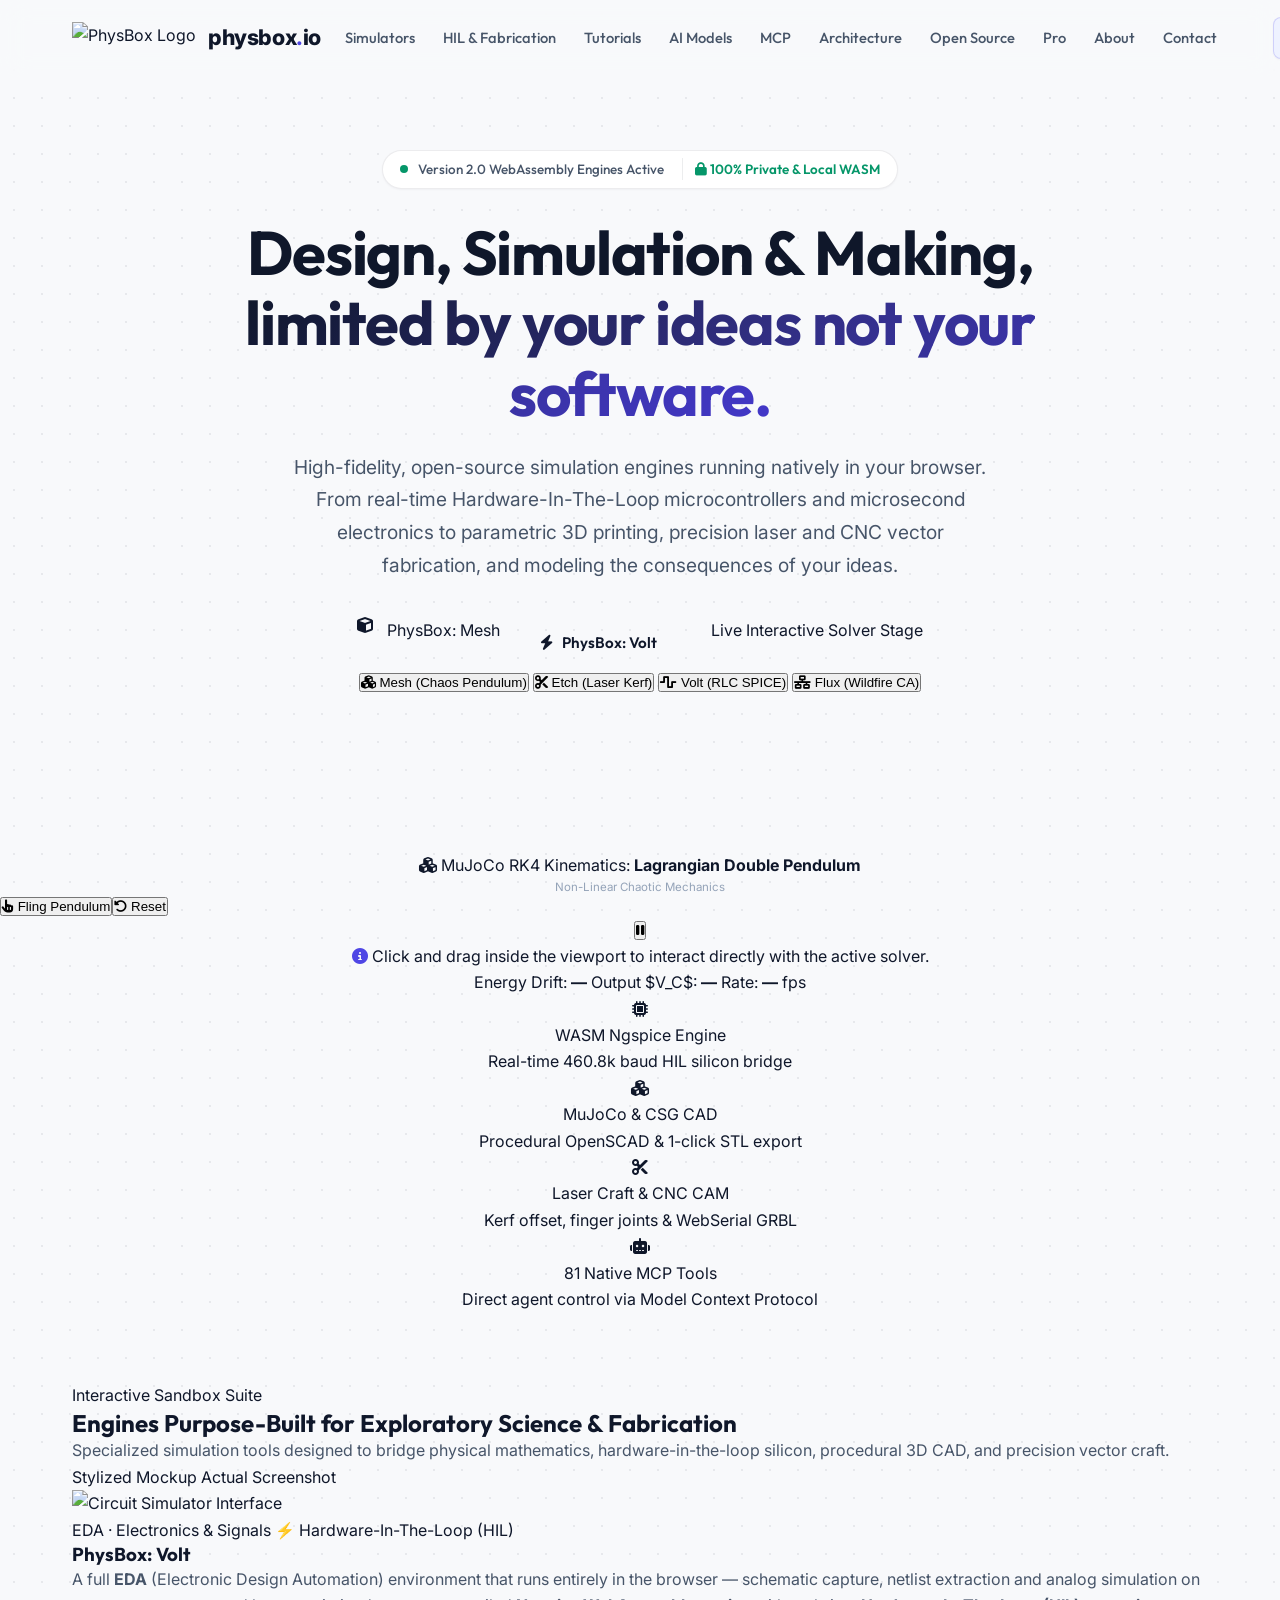
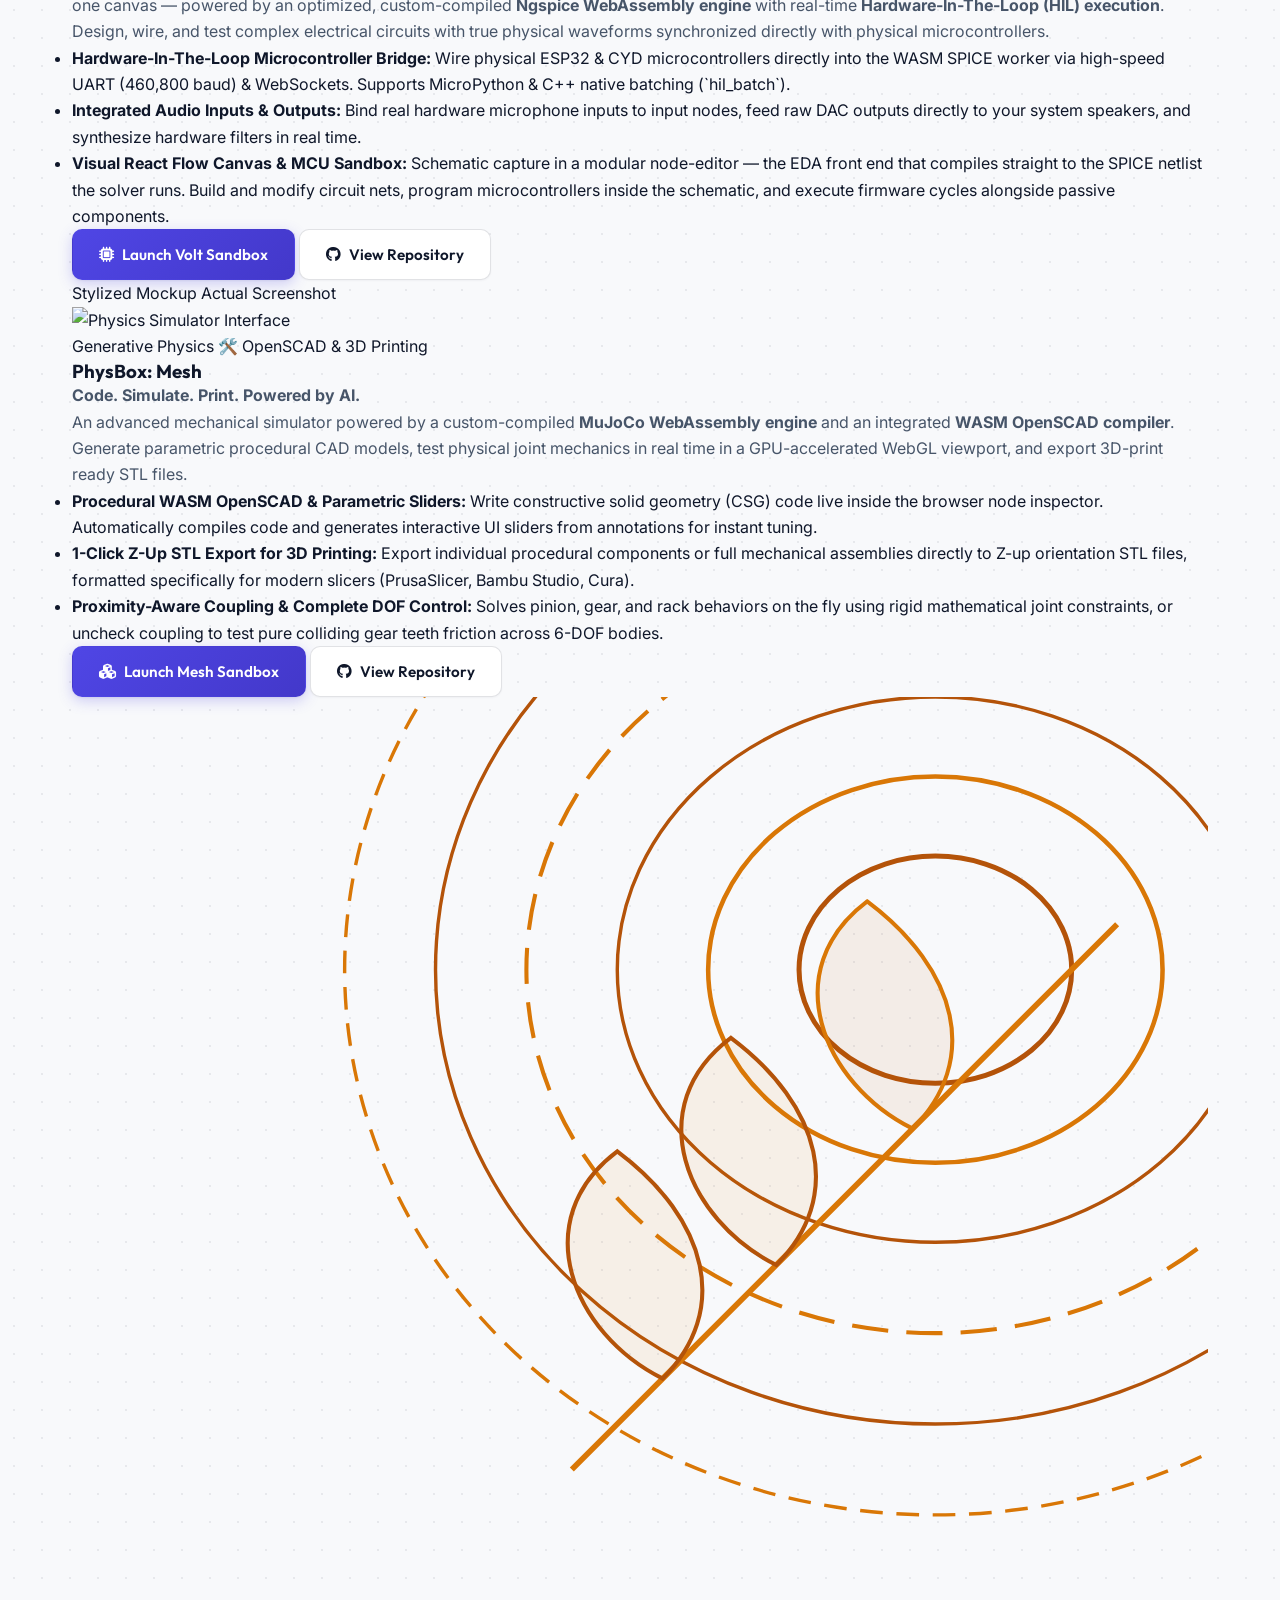
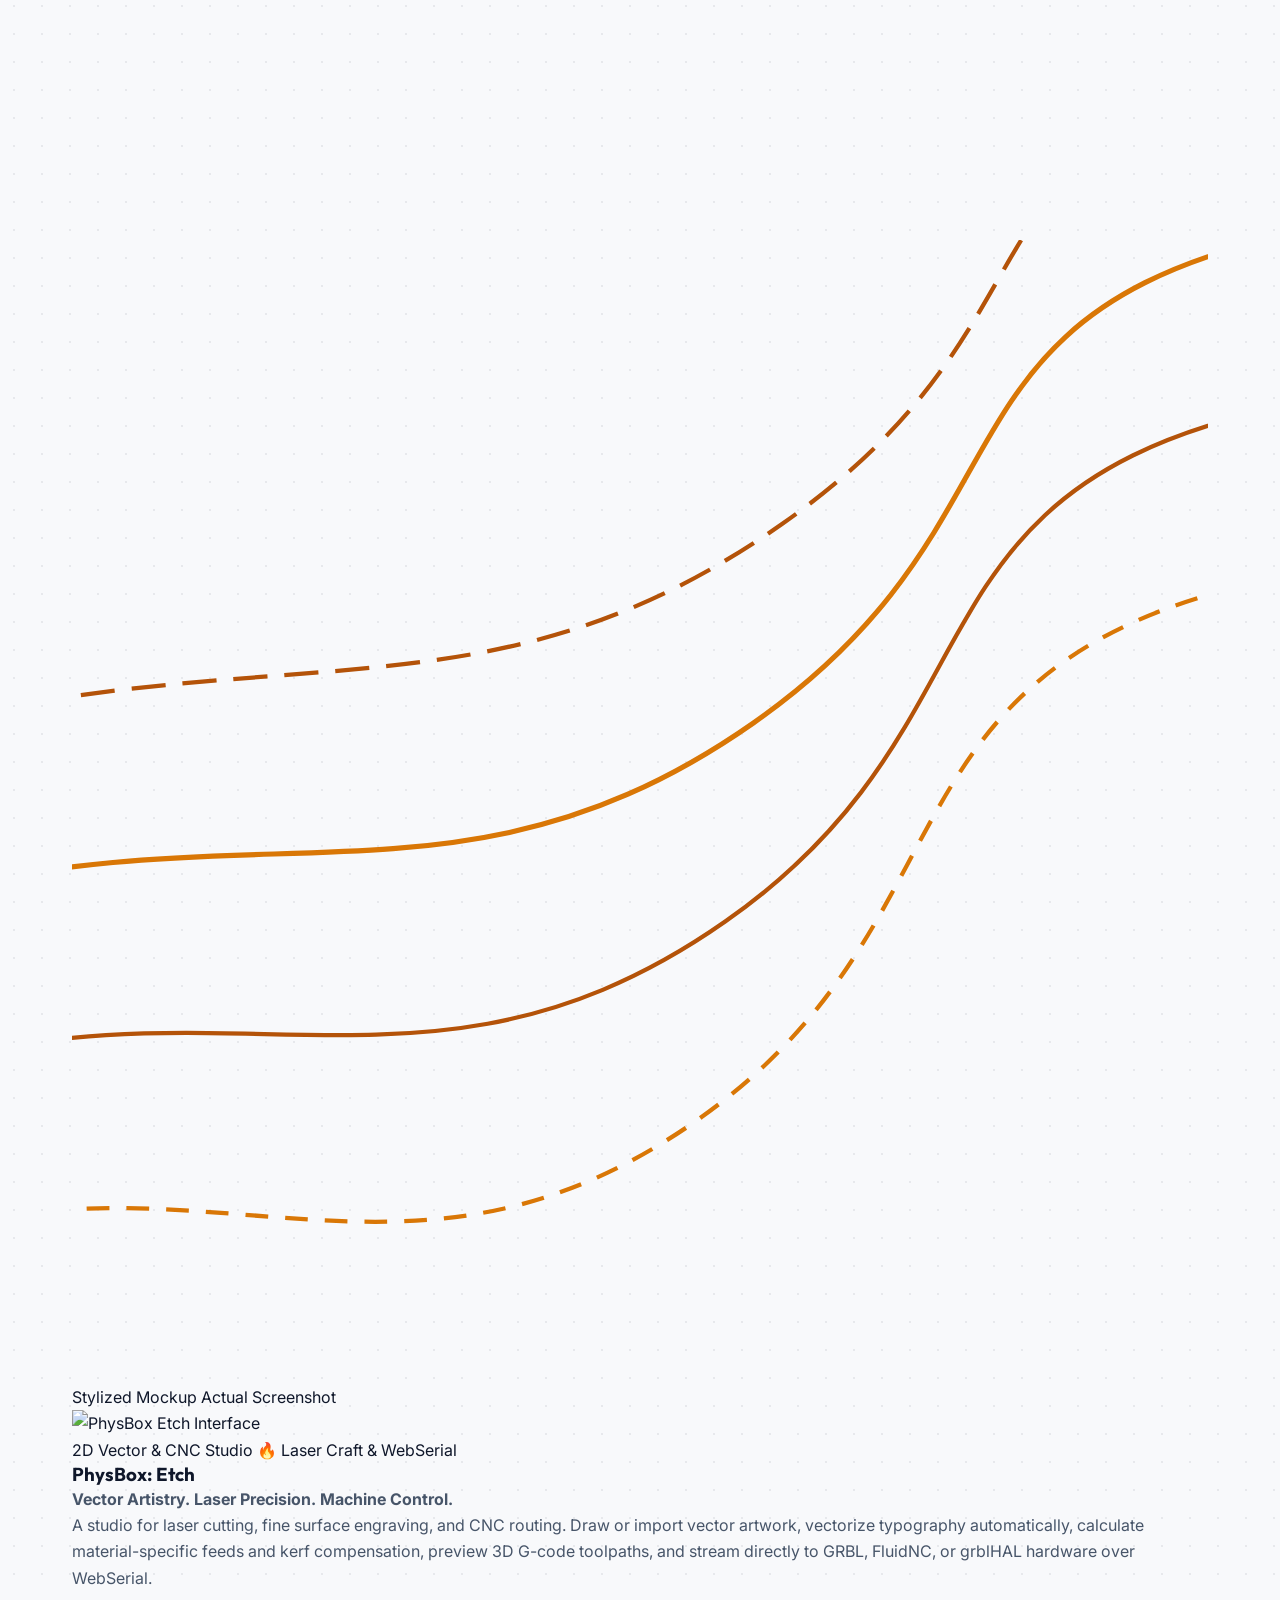
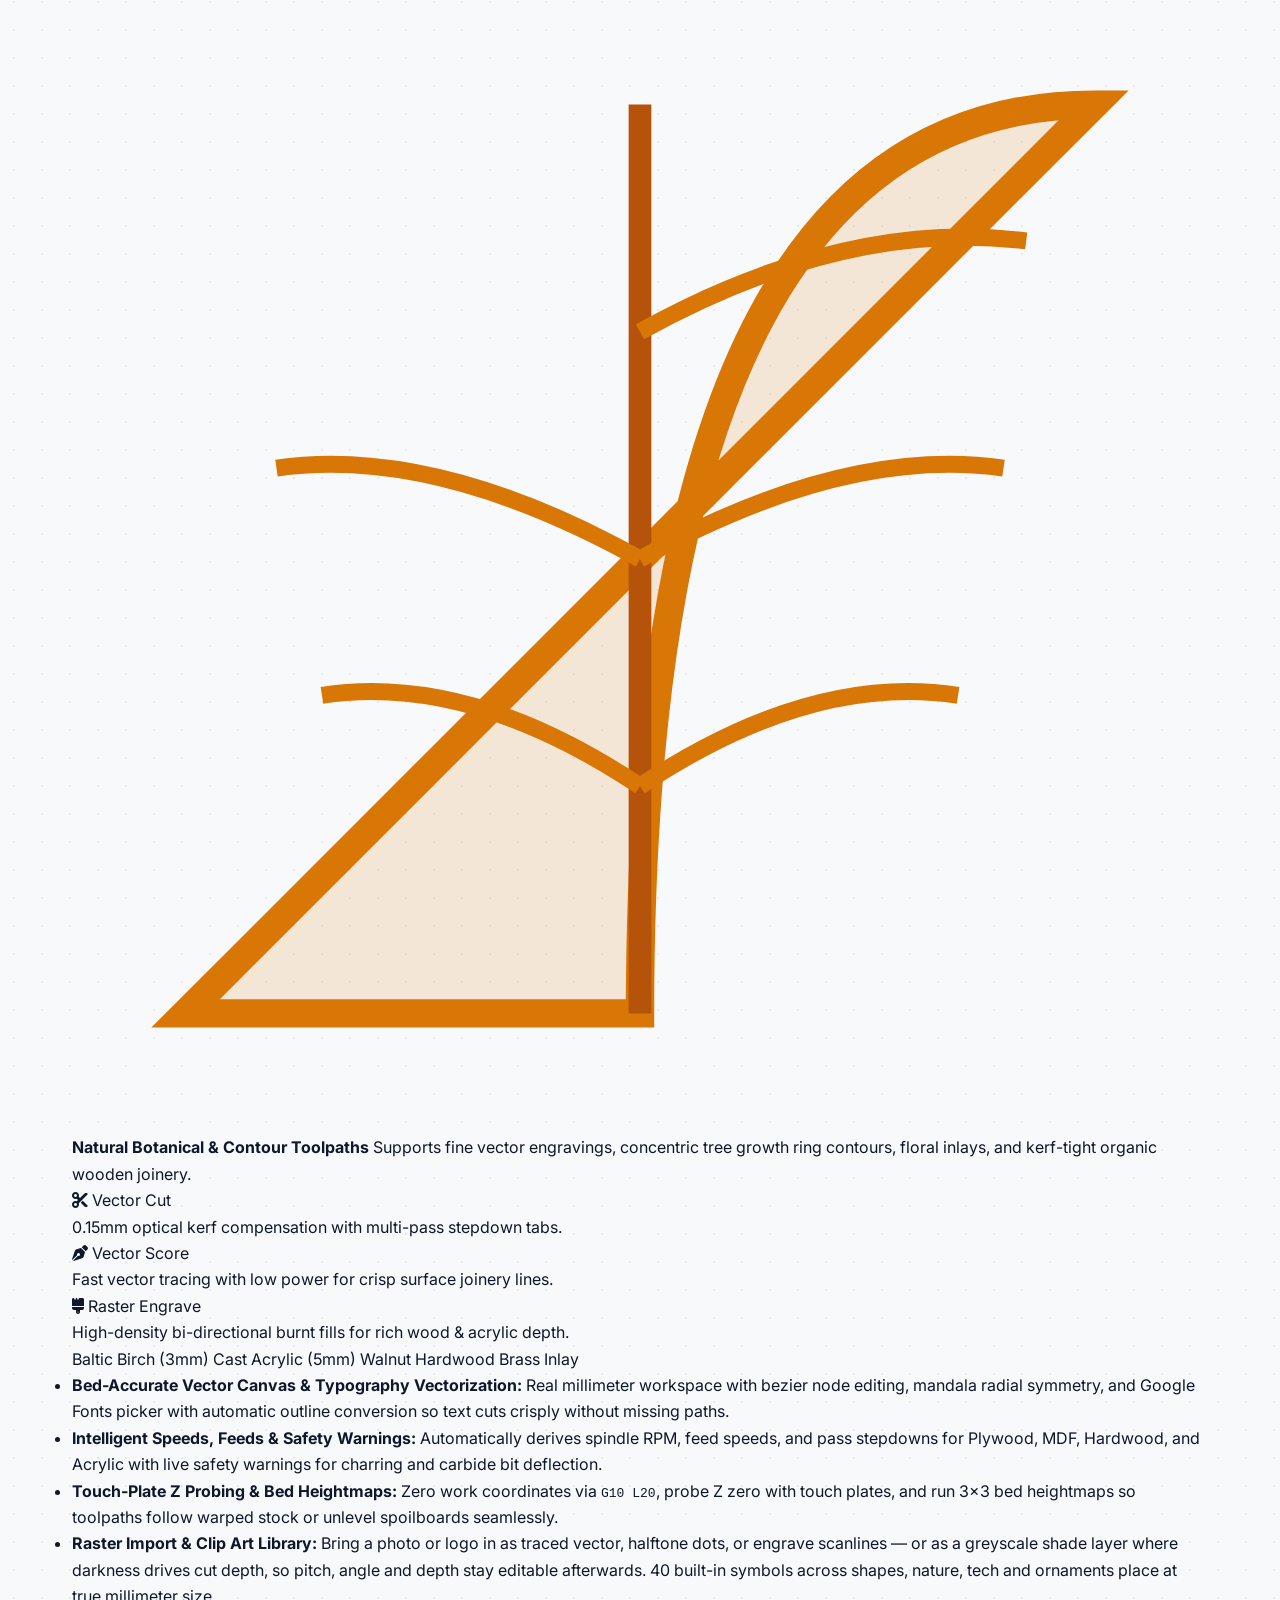
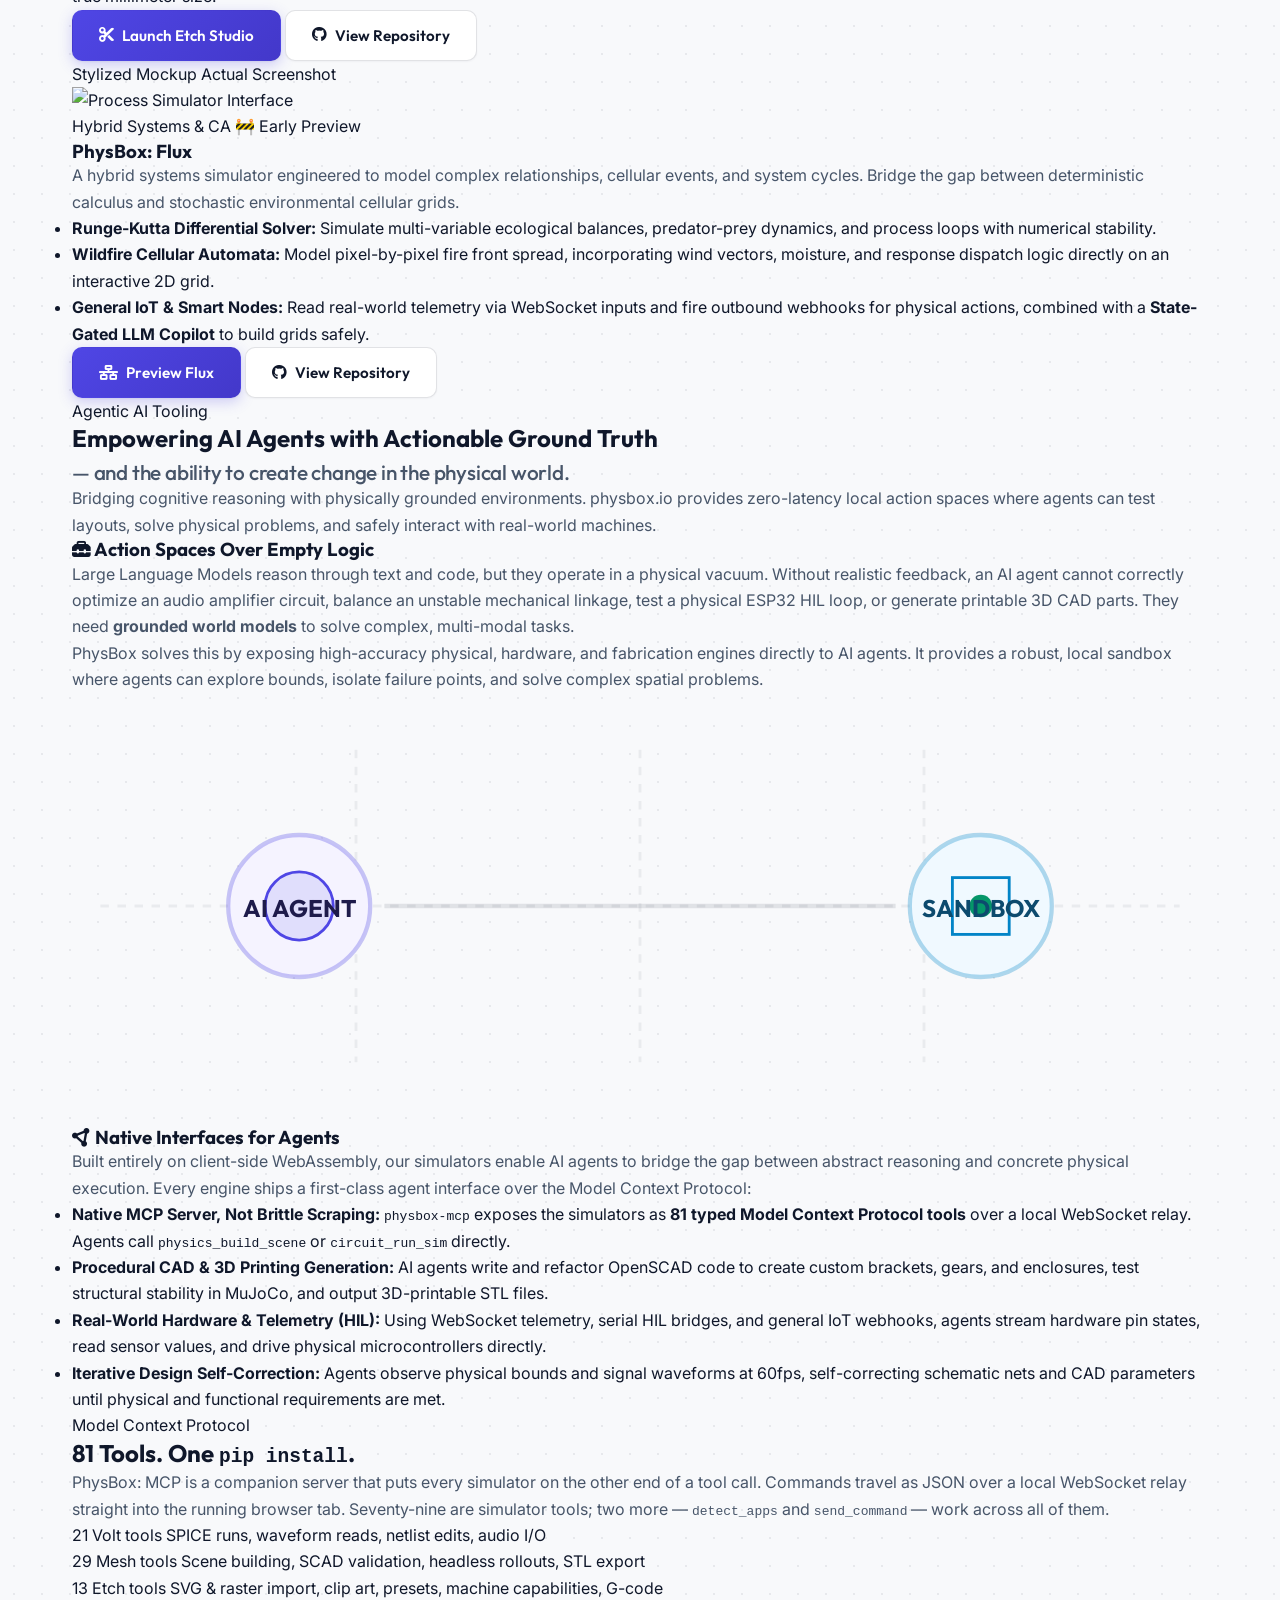
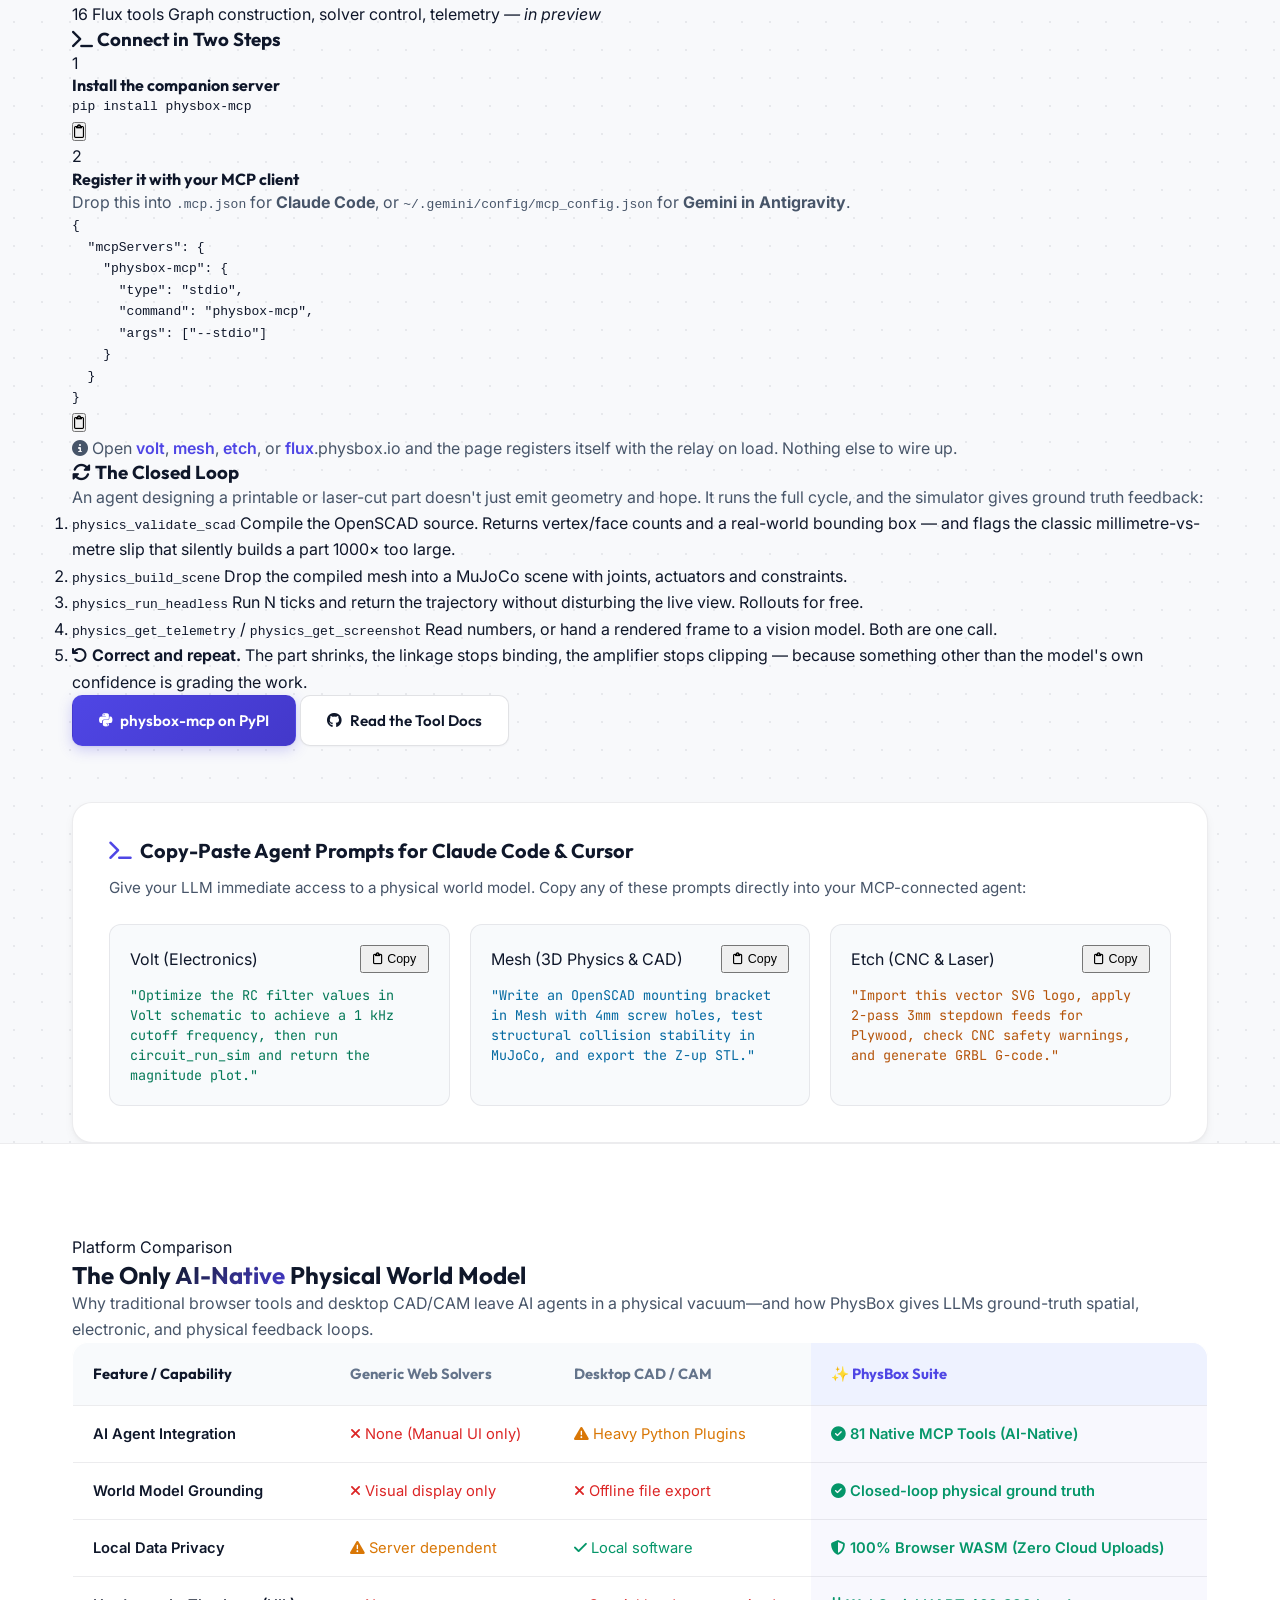
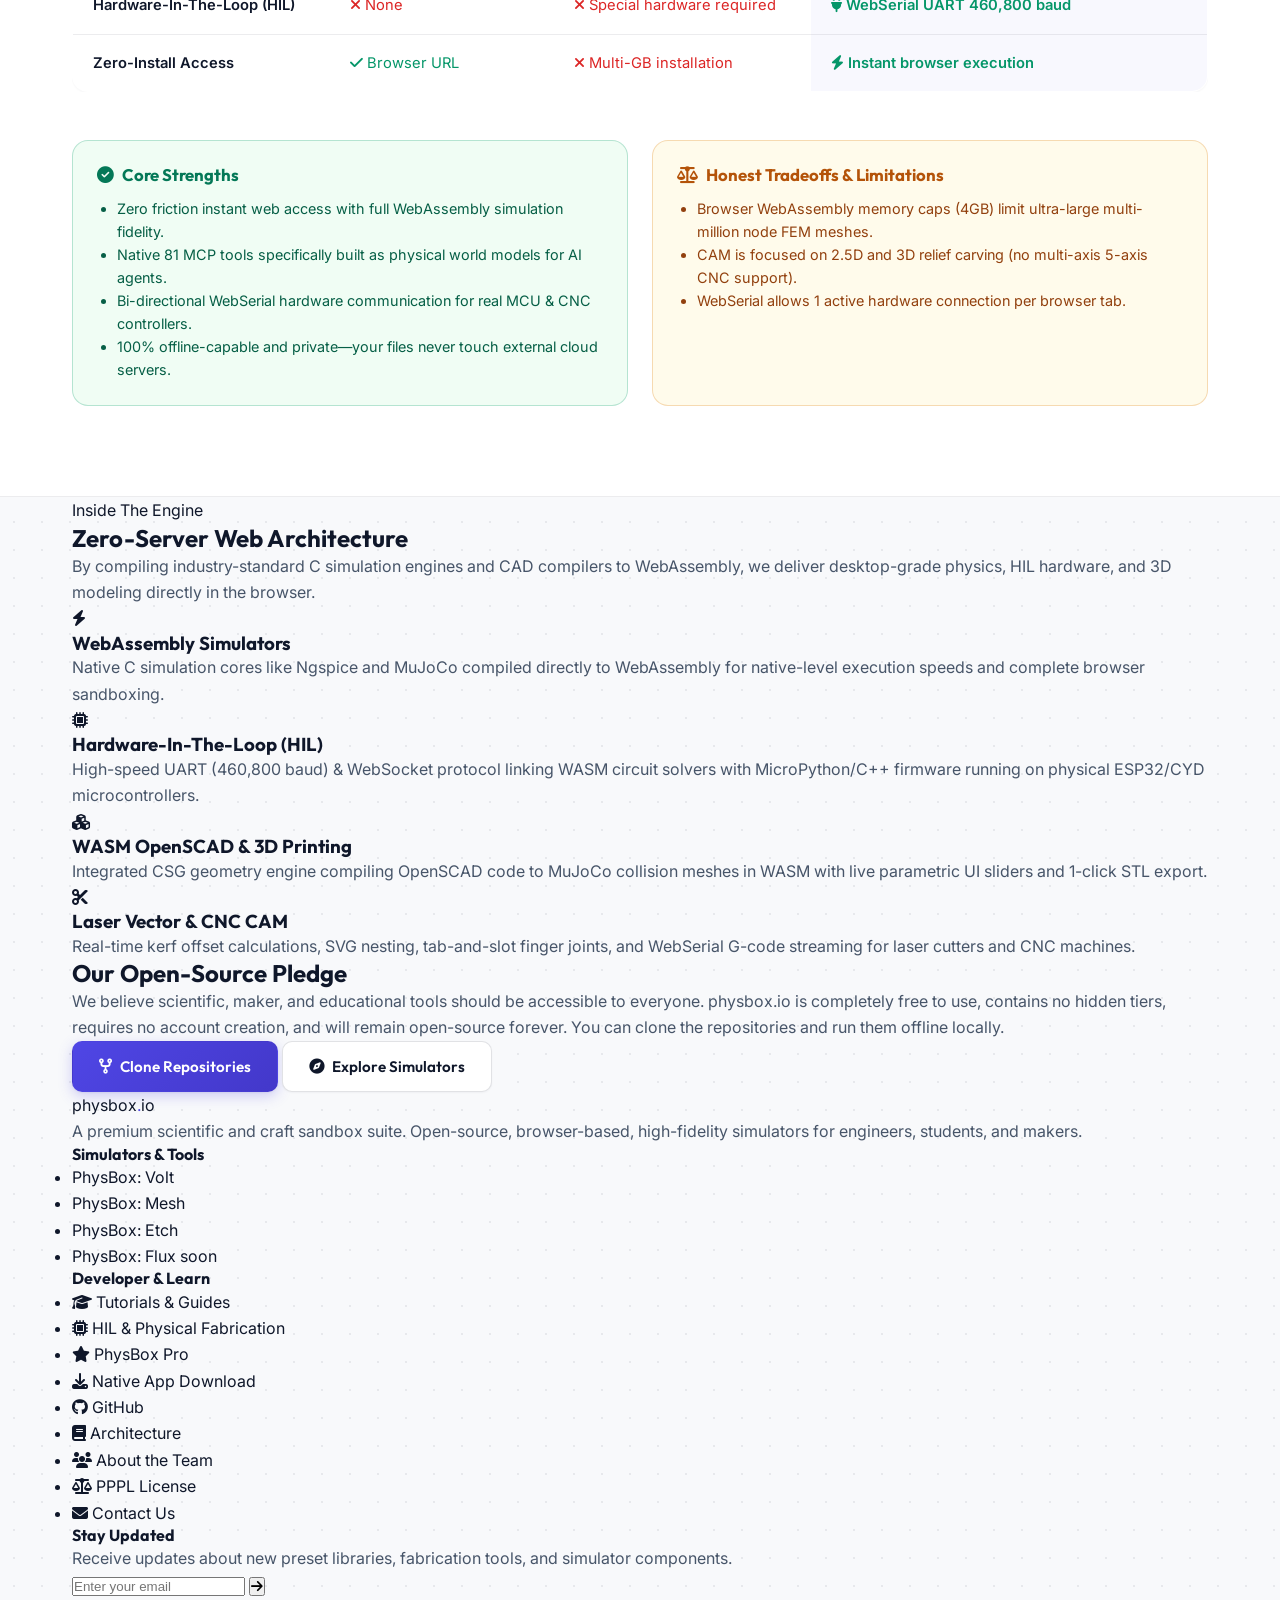
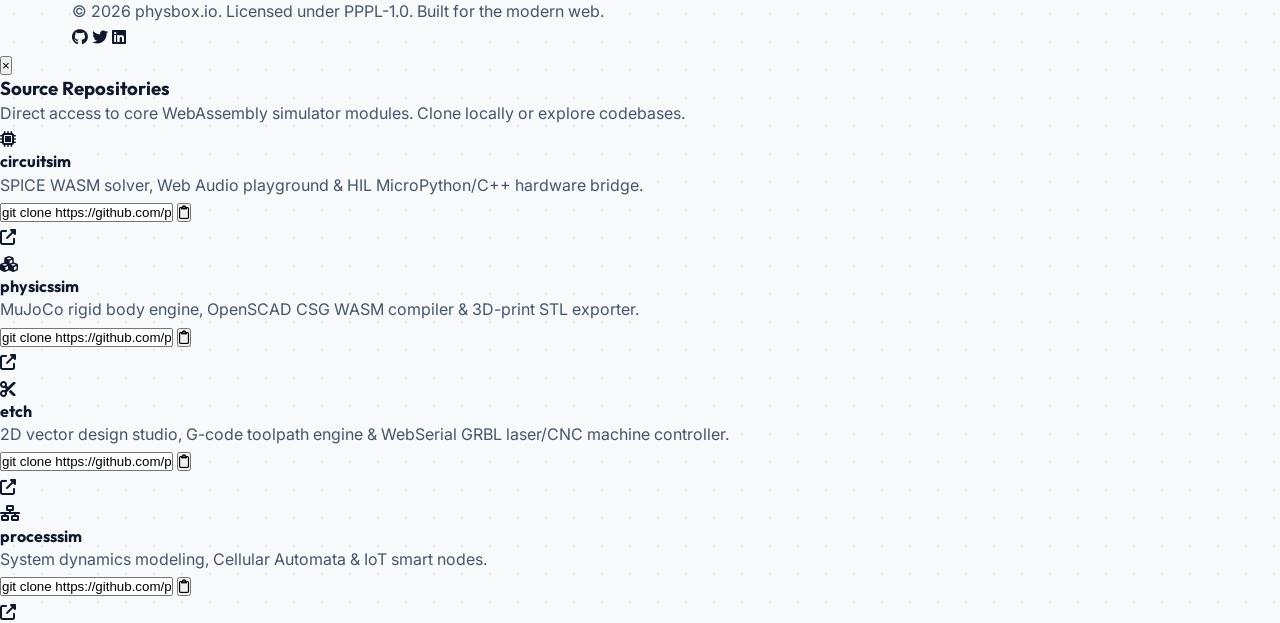
==== commit 079206ee: "Add About page with team profiles and update front page action buttons" ====
--- a/index.html
+++ b/index.html
@@ -84,6 +84,7 @@
           <li><a href="#tech" id="nav-link-tech">Architecture</a></li>
           <li><a href="#pledge" id="nav-link-pledge">Open Source</a></li>
           <li><a href="pro.html" id="nav-link-pro">Pro</a></li>
+          <li><a href="about.html" id="nav-link-about">About</a></li>
           <li><a href="contact.html" id="nav-link-contact">Contact</a></li>
           <li id="nav-account"></li>
           <li><a href="https://github.com/physbox-io" target="_blank" class="nav-cta" id="nav-btn-github"><i
@@ -107,20 +108,14 @@
         Design, Simulation & Making, <br><span class="gradient-text">limited by your ideas not your software.</span>
       </h1>
       <p class="hero-subtitle reveal delay-200">
-        High-fidelity, open-source simulation engines running natively in your browser. From real-time
-        <strong>Hardware-In-The-Loop (HIL)</strong> microcontrollers and microsecond electronics to procedural
-        <strong>OpenSCAD 3D printing</strong>, precision <strong>laser vector fabrication</strong>, and ecological graphs.
+        High-fidelity, open-source simulation engines running natively in your browser. From real-time Hardware-In-The-Loop microcontrollers and microsecond electronics to parametric 3D printing, precision laser and CNC vector fabrication, and modeling the consequences of your ideas.
       </p>
       <div class="hero-ctas reveal delay-300">
-        <a href="#suite" class="btn btn-primary" id="hero-btn-launch"><i class="fas fa-play"></i> Launch Simulation Suite</a>
-        <a href="https://github.com/physbox-io" target="_blank" class="btn btn-secondary" id="hero-btn-github"><i
-            class="fab fa-github"></i> View Source Code</a>
-      </div>
-
-      <!-- Live Interactive Solver Console Stage -->
-      <div class="hero-stage reveal delay-400" id="hero-stage">
-        <div class="hero-stage-header">
-          <div class="stage-title-wrap">
+          <i class="fas fa-cube"></i> PhysBox: Mesh
+        </a>
+        <a href="https://volt.physbox.io" target="_blank" class="btn btn-hero-volt" id="hero-btn-volt">
+          <i class="fas fa-bolt"></i> PhysBox: Volt
+        </a>
             <span class="stage-status-dot"></span>
             <span>Live Interactive Solver Stage</span>
           </div>
@@ -911,6 +906,7 @@
             <li><a href="https://github.com/physbox-io" target="_blank" id="footer-link-github"><i
                   class="fab fa-github"></i> GitHub</a></li>
             <li><a href="#tech" id="footer-link-docs"><i class="fas fa-book"></i> Architecture</a></li>
+            <li><a href="about.html" id="footer-link-about"><i class="fas fa-users"></i> About the Team</a></li>
             <li><a href="license.html" id="footer-link-license"><i class="fas fa-scale-balanced"></i> PPPL License</a></li>
             <li><a href="contact.html" id="footer-link-contact"><i class="fas fa-envelope"></i> Contact Us</a></li>
           </ul>
--- a/styles.css
+++ b/styles.css
@@ -0,0 +1,3494 @@
+/* ==========================================================================
+   physbox.io - Clean Editorial Light Theme & Craft Simulation Stylesheet
+   ========================================================================== */
+
+/* Google Fonts Import: Inter + Outfit + JetBrains Mono */
+@import url('https://fonts.googleapis.com/css2?family=Inter:ital,wght@0,300;0,400;0,500;0,600;0,700;1,400;1,500&family=Outfit:wght@400;500;600;700;800&family=JetBrains+Mono:wght@400;500;600&display=swap');
+
+/* CSS Variables */
+:root {
+  /* Light Mode Backgrounds */
+  --bg-dark: #ffffff;
+  --bg-darker: #fafafc;
+  --bg-body: #f8f9fb;
+  --bg-surface: #ffffff;
+  --bg-surface-subtle: #f1f3f7;
+  --bg-card: #ffffff;
+  --bg-card-hover: #ffffff;
+  --bg-card-alt: #f8fafc;
+  
+  /* Borders */
+  --border-color: rgba(15, 23, 42, 0.08);
+  --border-color-hover: rgba(15, 23, 42, 0.16);
+  --border-subtle: rgba(15, 23, 42, 0.05);
+  
+  /* Primary & Domain Themes (Refined, High-Contrast & Warm) */
+  --primary: #4f46e5;         /* Deep Indigo */
+  --primary-hover: #4338ca;
+  --primary-light: #eef2ff;
+  --primary-glow: rgba(79, 70, 229, 0.14);
+  
+  --circuit-color: #059669;   /* Forest Emerald */
+  --circuit-light: #ecfdf5;
+  --circuit-glow: rgba(5, 150, 105, 0.14);
+  
+  --physics-color: #0284c7;   /* Precision Blueprint Cobalt */
+  --physics-light: #f0f9ff;
+  --physics-glow: rgba(2, 132, 199, 0.14);
+  
+  --process-color: #db2777;   /* Mulberry Rose */
+  --process-light: #fdf2f8;
+  --process-glow: rgba(219, 39, 119, 0.14);
+  
+  /* Laser & CNC Artisanal Palette */
+  --etch-color: #d97706;     /* Warm Amber / Burnished Brass */
+  --etch-dark: #b45309;      /* Terracotta / Burnt Walnut */
+  --etch-light: #fffbeb;     /* Warm Birch Linen */
+  --etch-glow: rgba(217, 119, 6, 0.16);
+  --laser-cut-red: #ef4444;   /* Laser Vector Cut Hairline */
+  --laser-score-blue: #0284c7;/* Laser Vector Score */
+  --laser-engrave-amber: #b45309; /* Laser Engrave Fill */
+  
+  /* Text */
+  --text-primary: #0f172a;    /* Rich Obsidian Slate */
+  --text-secondary: #475569;  /* Balanced Slate */
+  --text-muted: #64748b;      /* Quiet Slate */
+  --text-tertiary: #94a3b8;   /* Light Slate */
+  
+  /* Modern Typography */
+  --font-header: 'Outfit', -apple-system, BlinkMacSystemFont, sans-serif;
+  --font-body: 'Inter', -apple-system, BlinkMacSystemFont, sans-serif;
+  --font-mono: 'JetBrains Mono', 'SFMono-Regular', Consolas, monospace;
+
+  /* Refined Natural Shadows */
+  --shadow-sm: 0 1px 2px rgba(15, 23, 42, 0.04);
+  --shadow-md: 0 4px 12px -2px rgba(15, 23, 42, 0.06), 0 2px 4px -1px rgba(15, 23, 42, 0.03);
+  --shadow-lg: 0 12px 30px -4px rgba(15, 23, 42, 0.08), 0 4px 10px -2px rgba(15, 23, 42, 0.03);
+  --shadow-xl: 0 20px 40px -6px rgba(15, 23, 42, 0.1), 0 8px 16px -4px rgba(15, 23, 42, 0.04);
+}
+
+/* Reset */
+* {
+  margin: 0;
+  padding: 0;
+  box-sizing: border-box;
+}
+
+html {
+  scroll-behavior: smooth;
+  background-color: var(--bg-body);
+  font-family: var(--font-body);
+  color: var(--text-primary);
+  overflow-x: hidden;
+  -webkit-font-smoothing: antialiased;
+  -moz-osx-font-smoothing: grayscale;
+}
+
+body {
+  position: relative;
+  min-height: 100vh;
+  line-height: 1.65;
+  background-color: var(--bg-body);
+  background-image: radial-gradient(rgba(15, 23, 42, 0.07) 1px, transparent 1px);
+  background-size: 28px 28px;
+}
+
+/* Subtle Ambient Canvas Background */
+#canvas-bg {
+  position: fixed;
+  top: 0;
+  left: 0;
+  width: 100vw;
+  height: 100vh;
+  z-index: -1;
+  pointer-events: none;
+}
+
+/* Container */
+.container {
+  max-width: 1200px;
+  margin: 0 auto;
+  padding: 0 2rem;
+  width: 100%;
+}
+
+/* Typography & General Styles */
+h1, h2, h3, h4 {
+  font-family: var(--font-header);
+  font-weight: 700;
+  line-height: 1.2;
+  color: var(--text-primary);
+}
+
+p {
+  color: var(--text-secondary);
+}
+
+a {
+  text-decoration: none;
+  color: inherit;
+  transition: all 0.25s ease;
+}
+
+/* Gradient Text Effect */
+.gradient-text {
+  background: linear-gradient(135deg, #0f172a 0%, #312e81 50%, #4338ca 100%);
+  -webkit-background-clip: text;
+  -webkit-text-fill-color: transparent;
+  background-clip: text;
+}
+
+/* Global Buttons */
+.btn {
+  display: inline-flex;
+  align-items: center;
+  gap: 0.55rem;
+  padding: 0.75rem 1.6rem;
+  border-radius: 10px;
+  font-family: var(--font-header);
+  font-weight: 600;
+  font-size: 0.95rem;
+  cursor: pointer;
+  transition: all 0.25s cubic-bezier(0.4, 0, 0.2, 1);
+  border: 1px solid transparent;
+  text-decoration: none;
+}
+
+.btn-primary {
+  background: linear-gradient(135deg, #4f46e5 0%, #4338ca 100%);
+  color: #ffffff;
+  box-shadow: 0 4px 14px rgba(79, 70, 229, 0.25), 0 1px 2px rgba(0, 0, 0, 0.05);
+}
+
+.btn-primary:hover {
+  transform: translateY(-2px);
+  background: linear-gradient(135deg, #4338ca 0%, #3730a3 100%);
+  box-shadow: 0 6px 20px rgba(79, 70, 229, 0.35), 0 2px 4px rgba(0, 0, 0, 0.08);
+}
+
+.btn-secondary {
+  background: #ffffff;
+  border: 1px solid rgba(15, 23, 42, 0.12);
+  color: var(--text-primary);
+  box-shadow: var(--shadow-sm);
+}
+
+.btn-secondary:hover {
+  background: #f8fafc;
+  border-color: rgba(15, 23, 42, 0.2);
+  transform: translateY(-2px);
+  box-shadow: var(--shadow-md);
+  color: var(--primary);
+}
+
+/* Header & Navigation */
+header {
+  position: fixed;
+  top: 0;
+  left: 0;
+  width: 100%;
+  z-index: 100;
+  transition: all 0.3s cubic-bezier(0.4, 0, 0.2, 1);
+  border-bottom: 1px solid transparent;
+  background: rgba(248, 249, 251, 0.85);
+  backdrop-filter: blur(14px);
+}
+
+header.scrolled {
+  background: rgba(255, 255, 255, 0.95);
+  backdrop-filter: blur(16px);
+  border-bottom: 1px solid var(--border-color);
+  box-shadow: 0 4px 20px rgba(15, 23, 42, 0.04);
+  padding: 0.25rem 0;
+}
+
+header .container {
+  display: flex;
+  justify-content: space-between;
+  align-items: center;
+  gap: 1.5rem;
+  height: 76px;
+  transition: all 0.3s ease;
+}
+
+header .logo-link {
+  flex: 0 0 auto;
+}
+
+header nav {
+  flex: 0 1 auto;
+  min-width: 0;
+}
+
+header.scrolled .container {
+  height: 64px;
+}
+
+.logo-link {
+  display: flex;
+  align-items: center;
+  gap: 0.75rem;
+}
+
+.logo-img {
+  height: 32px;
+  width: auto;
+}
+
+.logo-text {
+  font-size: 1.35rem;
+  letter-spacing: -0.4px;
+  font-weight: 800;
+  color: var(--text-primary);
+}
+
+.logo-dot {
+  color: var(--primary);
+}
+
+nav ul {
+  display: flex;
+  flex-wrap: nowrap;
+  list-style: none;
+  gap: 1.75rem;
+  align-items: center;
+}
+
+nav li {
+  flex: 0 0 auto;
+  display: flex;
+  align-items: center;
+}
+
+nav a {
+  font-family: var(--font-header);
+  font-weight: 500;
+  font-size: 0.92rem;
+  color: var(--text-secondary);
+  position: relative;
+  padding: 0.3rem 0;
+  white-space: nowrap;
+}
+
+nav a:hover, nav a.active {
+  color: var(--text-primary);
+}
+
+nav a.active::after {
+  content: '';
+  position: absolute;
+  bottom: 0;
+  left: 0;
+  width: 100%;
+  height: 2px;
+  background: var(--primary);
+  border-radius: 2px;
+}
+
+.nav-cta {
+  background: var(--primary-light) !important;
+  border: 1px solid rgba(79, 70, 229, 0.2) !important;
+  padding: 0.5rem 1rem !important;
+  border-radius: 8px !important;
+  color: var(--primary) !important;
+  font-weight: 600 !important;
+  box-shadow: var(--shadow-sm);
+}
+
+.nav-cta:hover {
+  background: var(--primary) !important;
+  color: #ffffff !important;
+  border-color: var(--primary) !important;
+  box-shadow: 0 4px 12px rgba(79, 70, 229, 0.25) !important;
+}
+
+/* Hero Section */
+.hero {
+  padding-top: 150px;
+  padding-bottom: 70px;
+  position: relative;
+  text-align: center;
+}
+
+.hero-badge {
+  display: inline-flex;
+  align-items: center;
+  gap: 0.6rem;
+  padding: 0.45rem 1.1rem;
+  border-radius: 9999px;
+  background: #ffffff;
+  border: 1px solid var(--border-color);
+  font-size: 0.84rem;
+  color: var(--text-secondary);
+  font-family: var(--font-header);
+  font-weight: 500;
+  margin-bottom: 1.75rem;
+  box-shadow: var(--shadow-sm);
+}
+
+.hero-badge .dot {
+  width: 8px;
+  height: 8px;
+  border-radius: 50%;
+  background-color: var(--circuit-color);
+  animation: pulse-dot 2s infinite;
+}
+
+@keyframes pulse-dot {
+  0% { transform: scale(0.9); opacity: 0.6; }
+  50% { transform: scale(1.2); opacity: 1; }
+  100% { transform: scale(0.9); opacity: 0.6; }
+}
+
+.hero-title {
+  font-size: 3.85rem;
+  max-width: 920px;
+  margin: 0 auto 1.35rem;
+  letter-spacing: -1.2px;
+  line-height: 1.15;
+}
+
+.hero-subtitle {
+  font-size: 1.2rem;
+  max-width: 700px;
+  margin: 0 auto 2.25rem;
+  color: var(--text-secondary);
+  line-height: 1.7;
+}
+
+.hero-ctas {
+  display: flex;
+  justify-content: center;
+  gap: 0.85rem;
+}
+
+.btn-hero-mesh {
+   Interactive Live Solver Console Stage (Hero Stage)
+   ========================================================================== */
+.hero-stage {
+  margin-top: 3.25rem;
+  max-width: 1000px;
+  margin-left: auto;
+  margin-right: auto;
+  background: #ffffff;
+  border: 1px solid var(--border-color);
+  border-radius: 20px;
+  box-shadow: var(--shadow-xl);
+  overflow: hidden;
+  text-align: left;
+  position: relative;
+  transition: all 0.3s ease;
+}
+
+.hero-stage-header {
+  display: flex;
+  justify-content: space-between;
+  align-items: center;
+  padding: 0.85rem 1.25rem;
+  background: #f8fafc;
+  border-bottom: 1px solid var(--border-color);
+  flex-wrap: wrap;
+  gap: 0.75rem;
+}
+
+.stage-title-wrap {
+  display: flex;
+  align-items: center;
+  gap: 0.65rem;
+  font-family: var(--font-header);
+  font-weight: 700;
+  font-size: 0.94rem;
+  color: var(--text-primary);
+}
+
+.stage-status-dot {
+  width: 8px;
+  height: 8px;
+  border-radius: 50%;
+  background: #059669;
+  box-shadow: 0 0 8px rgba(5, 150, 105, 0.5);
+  animation: badge-pulse 2s infinite ease-in-out;
+}
+
+.stage-tabs {
+  display: flex;
+  gap: 0.35rem;
+  background: #ffffff;
+  padding: 0.25rem;
+  border-radius: 10px;
+  border: 1px solid var(--border-color);
+}
+
+.stage-tab {
+  padding: 0.4rem 0.9rem;
+  border-radius: 7px;
+  font-family: var(--font-header);
+  font-weight: 600;
+  font-size: 0.82rem;
+  border: none;
+  background: transparent;
+  color: var(--text-muted);
+  cursor: pointer;
+  display: flex;
+  align-items: center;
+  gap: 0.45rem;
+  transition: all 0.2s ease;
+}
+
+.stage-tab:hover {
+  color: var(--text-primary);
+  background: #f1f5f9;
+}
+
+.stage-tab.active[data-engine="volt"] {
+  background: #ecfdf5;
+  color: #047857;
+  box-shadow: 0 1px 3px rgba(5, 150, 105, 0.15);
+}
+
+.stage-tab.active[data-engine="etch"] {
+  background: #fffbeb;
+  color: #b45309;
+  box-shadow: 0 1px 3px rgba(217, 119, 6, 0.15);
+}
+
+.stage-tab.active[data-engine="mesh"] {
+  background: #f0f9ff;
+  color: #0369a1;
+  box-shadow: 0 1px 3px rgba(2, 132, 199, 0.15);
+}
+
+.stage-tab.active[data-engine="flux"] {
+  background: #fdf2f8;
+  color: #be185d;
+  box-shadow: 0 1px 3px rgba(219, 39, 119, 0.15);
+}
+
+.stage-viewport {
+  position: relative;
+  height: 360px;
+  background: #0f172a;
+  overflow: hidden;
+  display: flex;
+  align-items: center;
+  justify-content: center;
+}
+
+#hero-stage-canvas {
+  width: 100%;
+  height: 100%;
+  display: block;
+}
+
+.stage-overlay-hud {
+  position: absolute;
+  top: 1rem;
+  left: 1rem;
+  z-index: 10;
+  display: flex;
+  flex-direction: column;
+  gap: 0.4rem;
+  pointer-events: none;
+}
+
+.stage-hud-badge {
+  display: inline-flex;
+  align-items: center;
+  gap: 0.45rem;
+  background: rgba(15, 23, 42, 0.85);
+  backdrop-filter: blur(8px);
+  color: #f1f5f9;
+  border: 1px solid rgba(255, 255, 255, 0.15);
+  border-radius: 6px;
+  padding: 0.35rem 0.75rem;
+  font-family: var(--font-mono);
+  font-size: 0.78rem;
+  box-shadow: 0 2px 8px rgba(0,0,0,0.3);
+}
+
+.stage-overlay-controls {
+  position: absolute;
+  top: 1rem;
+  right: 1rem;
+  z-index: 10;
+  display: flex;
+  gap: 0.5rem;
+  align-items: center;
+}
+
+.stage-ctrl-btn {
+  background: rgba(15, 23, 42, 0.85);
+  backdrop-filter: blur(8px);
+  color: #f1f5f9;
+  border: 1px solid rgba(255, 255, 255, 0.18);
+  border-radius: 6px;
+  padding: 0.4rem 0.8rem;
+  font-family: var(--font-header);
+  font-size: 0.8rem;
+  font-weight: 600;
+  cursor: pointer;
+  display: inline-flex;
+  align-items: center;
+  gap: 0.4rem;
+  transition: all 0.2s ease;
+  box-shadow: 0 2px 8px rgba(0,0,0,0.3);
+}
+
+.stage-ctrl-btn:hover {
+  background: #1e293b;
+  color: #ffffff;
+  border-color: rgba(255, 255, 255, 0.35);
+  transform: translateY(-1px);
+}
+
+.stage-slider-wrap {
+  display: inline-flex;
+  align-items: center;
+  gap: 0.5rem;
+  background: rgba(15, 23, 42, 0.85);
+  backdrop-filter: blur(8px);
+  padding: 0.3rem 0.75rem;
+  border-radius: 6px;
+  border: 1px solid rgba(255, 255, 255, 0.18);
+  color: #cbd5e1;
+  font-size: 0.76rem;
+  font-family: var(--font-mono);
+}
+
+.stage-slider-wrap input[type="range"] {
+  width: 90px;
+  cursor: pointer;
+  accent-color: var(--primary);
+}
+
+.stage-footer {
+  padding: 0.9rem 1.25rem;
+  background: #ffffff;
+  border-top: 1px solid var(--border-color);
+  display: flex;
+  justify-content: space-between;
+  align-items: center;
+  flex-wrap: wrap;
+  gap: 1rem;
+}
+
+.stage-footer-desc {
+  font-size: 0.88rem;
+  color: var(--text-secondary);
+  display: flex;
+  align-items: center;
+  gap: 0.5rem;
+}
+
+.stage-metrics-row {
+  display: flex;
+  align-items: center;
+  gap: 1.25rem;
+  flex-wrap: wrap;
+}
+
+.stage-metric-pill {
+  font-size: 0.82rem;
+  font-family: var(--font-header);
+  color: var(--text-muted);
+  display: inline-flex;
+  align-items: center;
+  gap: 0.4rem;
+}
+
+.stage-metric-pill b {
+  color: var(--text-primary);
+  font-family: var(--font-mono);
+  font-weight: 700;
+}
+
+/* Key Capabilities Ribbon */
+.hero-ribbon {
+  display: grid;
+  grid-template-columns: repeat(4, 1fr);
+  gap: 1.25rem;
+  max-width: 1000px;
+  margin: 2.25rem auto 0;
+  text-align: left;
+}
+
+.ribbon-item {
+  background: #ffffff;
+  border: 1px solid var(--border-color);
+  border-radius: 14px;
+  padding: 1.1rem 1.25rem;
+  box-shadow: var(--shadow-sm);
+  display: flex;
+  align-items: center;
+  gap: 0.85rem;
+  transition: transform 0.2s ease, box-shadow 0.2s ease;
+}
+
+.ribbon-item:hover {
+  transform: translateY(-2px);
+  box-shadow: var(--shadow-md);
+}
+
+.ribbon-icon {
+  width: 40px;
+  height: 40px;
+  border-radius: 10px;
+  display: flex;
+  align-items: center;
+  justify-content: center;
+  font-size: 1.15rem;
+  flex-shrink: 0;
+}
+
+.ribbon-volt { background: var(--circuit-light); color: var(--circuit-color); }
+.ribbon-mesh { background: var(--physics-light); color: var(--physics-color); }
+.ribbon-etch { background: var(--etch-light); color: var(--etch-dark); }
+.ribbon-flux { background: var(--process-light); color: var(--process-color); }
+
+.ribbon-title {
+  font-family: var(--font-header);
+  font-weight: 700;
+  font-size: 0.92rem;
+  color: var(--text-primary);
+  line-height: 1.2;
+}
+
+.ribbon-subtitle {
+  font-size: 0.78rem;
+  color: var(--text-muted);
+}
+
+/* Feature Showcase Section */
+.showcase {
+  padding: 90px 0;
+  position: relative;
+}
+
+.section-header {
+  text-align: center;
+  margin-bottom: 4.5rem;
+}
+
+.section-tag {
+  font-family: var(--font-header);
+  color: var(--primary);
+  font-weight: 700;
+  font-size: 0.82rem;
+  text-transform: uppercase;
+  letter-spacing: 2px;
+  display: inline-block;
+  margin-bottom: 0.75rem;
+  background: var(--primary-light);
+  padding: 0.25rem 0.75rem;
+  border-radius: 6px;
+}
+
+.section-title {
+  font-size: 2.5rem;
+  letter-spacing: -0.6px;
+  margin-bottom: 1.1rem;
+}
+
+.section-subtitle {
+  font-size: 1.1rem;
+  max-width: 640px;
+  margin: 0 auto;
+  color: var(--text-secondary);
+  line-height: 1.65;
+}
+
+/* Simulator Grid & Columns */
+.sim-list {
+  display: flex;
+  flex-direction: column;
+  gap: 6.5rem;
+}
+
+.sim-item {
+  display: grid;
+  grid-template-columns: 1.05fr 0.95fr;
+  gap: 4.5rem;
+  align-items: center;
+  background: #ffffff;
+  padding: 2.75rem;
+  border-radius: 24px;
+  border: 1px solid var(--border-color);
+  box-shadow: var(--shadow-lg);
+  transition: all 0.35s ease;
+}
+
+.sim-item:hover {
+  box-shadow: var(--shadow-xl);
+  border-color: var(--border-color-hover);
+}
+
+.sim-item:nth-child(even) {
+  direction: rtl;
+}
+
+.sim-item:nth-child(even) .sim-content {
+  direction: ltr;
+}
+
+/* Clean Device Frame Mockups */
+.sim-mockup-wrapper {
+  position: relative;
+  border-radius: 16px;
+  padding: 6px;
+  background: #f8fafc;
+  border: 1px solid var(--border-color);
+  box-shadow: var(--shadow-md);
+  transition: all 0.4s ease;
+  overflow: hidden;
+}
+
+.sim-mockup-wrapper:hover {
+  transform: translateY(-3px);
+  box-shadow: var(--shadow-lg);
+}
+
+.sim-mockup {
+  width: 100%;
+  height: auto;
+  border-radius: 10px;
+  display: block;
+  transition: opacity 0.25s cubic-bezier(0.4, 0, 0.2, 1);
+}
+
+.sim-mockup.fade-out {
+  opacity: 0.1;
+}
+
+/* Mockup Header bar */
+.mockup-header {
+  height: 24px;
+  background: #edf2f7;
+  border-radius: 10px 10px 0 0;
+  display: flex;
+  align-items: center;
+  padding: 0 10px;
+  gap: 5px;
+  margin-bottom: 6px;
+}
+
+.mockup-dot {
+  width: 7px;
+  height: 7px;
+  border-radius: 50%;
+  background: #cbd5e1;
+}
+
+.mockup-dot:nth-child(1) { background: #fca5a5; }
+.mockup-dot:nth-child(2) { background: #fde047; }
+.mockup-dot:nth-child(3) { background: #86efac; }
+
+/* Interactive Toggle Badge */
+.mockup-toggle-badge {
+  position: absolute;
+  top: 14px;
+  right: 14px;
+  z-index: 10;
+  display: inline-flex;
+  background: rgba(255, 255, 255, 0.92);
+  backdrop-filter: blur(8px);
+  border: 1px solid rgba(15, 23, 42, 0.12);
+  border-radius: 30px;
+  padding: 3px;
+  font-family: var(--font-header);
+  font-size: 0.72rem;
+  font-weight: 600;
+  user-select: none;
+  box-shadow: var(--shadow-sm);
+  transition: all 0.25s ease;
+  direction: ltr;
+}
+
+.mockup-toggle-badge:hover {
+  border-color: rgba(15, 23, 42, 0.25);
+  box-shadow: var(--shadow-md);
+}
+
+.badge-option {
+  padding: 3px 10px;
+  border-radius: 20px;
+  cursor: pointer;
+  color: var(--text-muted);
+  transition: all 0.2s ease;
+}
+
+.badge-option:hover {
+  color: var(--text-primary);
+}
+
+.circuit-item .badge-option.active {
+  background: var(--circuit-color);
+  color: #ffffff;
+}
+
+.physics-item .badge-option.active {
+  background: var(--physics-color);
+  color: #ffffff;
+}
+
+.etch-item .badge-option.active {
+  background: var(--etch-color);
+  color: #ffffff;
+}
+
+.process-item .badge-option.active {
+  background: var(--process-color);
+  color: #ffffff;
+}
+
+/* Simulator Content */
+.sim-content {
+  display: flex;
+  flex-direction: column;
+  gap: 1.35rem;
+}
+
+.sim-badges {
+  display: flex;
+  flex-wrap: wrap;
+  gap: 0.5rem;
+  align-items: center;
+}
+
+.sim-badge {
+  display: inline-flex;
+  align-items: center;
+  padding: 0.3rem 0.8rem;
+  border-radius: 6px;
+  font-family: var(--font-header);
+  font-size: 0.78rem;
+  font-weight: 600;
+  text-transform: uppercase;
+  letter-spacing: 0.8px;
+}
+
+.circuit-badge {
+  background: var(--circuit-light);
+  border: 1px solid rgba(5, 150, 105, 0.25);
+  color: var(--circuit-color);
+}
+
+.badge-hil {
+  background: #ecfdf5;
+  border: 1px solid rgba(5, 150, 105, 0.35);
+  color: #047857;
+}
+
+.physics-badge {
+  background: var(--physics-light);
+  border: 1px solid rgba(2, 132, 199, 0.25);
+  color: var(--physics-color);
+}
+
+.badge-scad {
+  background: #f0f9ff;
+  border: 1px solid rgba(2, 132, 199, 0.35);
+  color: #0369a1;
+}
+
+.etch-badge {
+  background: var(--etch-light);
+  border: 1px solid rgba(217, 119, 6, 0.3);
+  color: var(--etch-dark);
+}
+
+.badge-cnc {
+  background: #fffbeb;
+  border: 1px solid rgba(217, 119, 6, 0.4);
+  color: #b45309;
+}
+
+.process-badge {
+  background: var(--process-light);
+  border: 1px solid rgba(219, 39, 119, 0.25);
+  color: var(--process-color);
+}
+
+.badge-soon {
+  background: var(--process-light);
+  border: 1px solid rgba(219, 39, 119, 0.35);
+  color: var(--process-color);
+}
+
+.pulse-dot {
+  display: inline-block;
+  width: 6px;
+  height: 6px;
+  border-radius: 50%;
+  margin-right: 6px;
+  background-color: currentColor;
+  animation: badge-pulse 2s infinite ease-in-out;
+}
+
+.sim-name {
+  font-size: 2.1rem;
+  letter-spacing: -0.5px;
+}
+
+.sim-desc {
+  font-size: 1.02rem;
+  color: var(--text-secondary);
+  line-height: 1.65;
+}
+
+.sim-features {
+  list-style: none;
+  display: grid;
+  grid-template-columns: 1fr;
+  gap: 0.85rem;
+  margin: 0.25rem 0;
+}
+
+.sim-features li {
+  position: relative;
+  padding-left: 1.75rem;
+  font-size: 0.94rem;
+  color: var(--text-secondary);
+  line-height: 1.6;
+}
+
+.sim-features li::before {
+  content: "•";
+  position: absolute;
+  left: 0.4rem;
+  top: -0.1rem;
+  font-size: 1.3rem;
+  font-weight: bold;
+}
+
+.circuit-item .sim-features li::before { color: var(--circuit-color); }
+.physics-item .sim-features li::before { color: var(--physics-color); }
+.etch-item .sim-features li::before { color: var(--etch-color); }
+.process-item .sim-features li::before { color: var(--process-color); }
+
+/* Laser / Etch Artisanal Section with Rich Natural Line Art */
+.etch-item {
+  position: relative;
+  overflow: hidden;
+  background: linear-gradient(135deg, #ffffff 0%, #fffbf5 60%, #fef8ee 100%);
+  border: 1px solid rgba(217, 119, 6, 0.25);
+}
+
+.etch-line-art-bg {
+  position: absolute;
+  right: -20px;
+  top: -20px;
+  width: 520px;
+  height: 520px;
+  opacity: 0.22;
+  pointer-events: none;
+  z-index: 0;
+  transition: opacity 0.4s ease, transform 0.4s ease;
+}
+
+.etch-line-art-left {
+  position: absolute;
+  left: -40px;
+  bottom: -40px;
+  width: 420px;
+  height: 420px;
+  opacity: 0.18;
+  pointer-events: none;
+  z-index: 0;
+  transition: opacity 0.4s ease, transform 0.4s ease;
+}
+
+.etch-item:hover .etch-line-art-bg {
+  opacity: 0.32;
+  transform: scale(1.03) rotate(2deg);
+}
+
+.etch-item:hover .etch-line-art-left {
+  opacity: 0.26;
+  transform: scale(1.03) rotate(-2deg);
+}
+
+.etch-item .sim-content,
+.etch-item .sim-mockup-wrapper {
+  position: relative;
+  z-index: 1;
+}
+
+.etch-botanical-panel {
+  display: flex;
+  align-items: center;
+  gap: 1.1rem;
+  padding: 0.85rem 1.15rem;
+  background: rgba(255, 251, 235, 0.9);
+  border: 1px solid rgba(217, 119, 6, 0.3);
+  border-radius: 12px;
+  margin: 0.4rem 0;
+}
+
+.botanical-thumb {
+  width: 64px;
+  height: 64px;
+  flex-shrink: 0;
+  border-radius: 8px;
+  background: #ffffff;
+  border: 1px solid rgba(217, 119, 6, 0.25);
+  display: flex;
+  align-items: center;
+  justify-content: center;
+  padding: 4px;
+  box-shadow: var(--shadow-sm);
+}
+
+.botanical-panel-text {
+  font-size: 0.84rem;
+  color: #78350f;
+  line-height: 1.45;
+}
+
+.botanical-panel-text strong {
+  display: block;
+  font-family: var(--font-header);
+  font-size: 0.92rem;
+  color: #92400e;
+  margin-bottom: 0.15rem;
+}
+
+.craft-swatches {
+  display: flex;
+  flex-wrap: wrap;
+  gap: 0.5rem;
+  margin-top: 0.25rem;
+  padding: 0.75rem 1rem;
+  background: #fbfbfd;
+  border: 1px dashed rgba(217, 119, 6, 0.3);
+  border-radius: 10px;
+}
+
+.craft-swatch-tag {
+  display: inline-flex;
+  align-items: center;
+  gap: 0.4rem;
+  font-size: 0.76rem;
+  font-family: var(--font-header);
+  font-weight: 600;
+  color: #78350f;
+  background: #fef3c7;
+  padding: 0.2rem 0.55rem;
+  border-radius: 5px;
+}
+
+.craft-swatch-dot {
+  width: 7px;
+  height: 7px;
+  border-radius: 50%;
+}
+
+.swatch-wood { background: #d97706; }
+.swatch-acrylic { background: #0284c7; }
+.swatch-leather { background: #9a3412; }
+.swatch-brass { background: #eab308; }
+
+/* Etch Operations Visual Triplet */
+.etch-operations-grid {
+  display: grid;
+  grid-template-columns: repeat(3, 1fr);
+  gap: 0.75rem;
+  margin-top: 0.5rem;
+}
+
+.etch-op-card {
+  background: #f8fafc;
+  border: 1px solid var(--border-color);
+  border-radius: 10px;
+  padding: 0.75rem;
+  font-size: 0.82rem;
+  line-height: 1.45;
+}
+
+.op-badge-cut {
+  color: #dc2626;
+  font-weight: 700;
+  font-family: var(--font-header);
+  display: flex;
+  align-items: center;
+  gap: 0.4rem;
+  margin-bottom: 0.25rem;
+}
+
+.op-badge-score {
+  color: #0284c7;
+  font-weight: 700;
+  font-family: var(--font-header);
+  display: flex;
+  align-items: center;
+  gap: 0.4rem;
+  margin-bottom: 0.25rem;
+}
+
+.op-badge-engrave {
+  color: #d97706;
+  font-weight: 700;
+  font-family: var(--font-header);
+  display: flex;
+  align-items: center;
+  gap: 0.4rem;
+  margin-bottom: 0.25rem;
+}
+
+.sim-footer {
+  display: flex;
+  flex-wrap: wrap;
+  gap: 0.85rem;
+  align-items: center;
+  margin-top: 0.5rem;
+}
+
+/* AI World Models Section */
+.ai-agents {
+  padding: 90px 0;
+  position: relative;
+}
+
+.ai-content-grid {
+  display: grid;
+  grid-template-columns: 1fr 1fr;
+  gap: 3.5rem;
+  margin-top: 3.5rem;
+}
+
+.ai-column {
+  background: #ffffff;
+  border: 1px solid var(--border-color);
+  padding: 2.75rem 2.25rem;
+  border-radius: 20px;
+  transition: all 0.3s cubic-bezier(0.4, 0, 0.2, 1);
+  display: flex;
+  flex-direction: column;
+  gap: 1.35rem;
+  box-shadow: var(--shadow-md);
+}
+
+.ai-column:hover {
+  transform: translateY(-3px);
+  box-shadow: var(--shadow-lg);
+  border-color: var(--border-color-hover);
+}
+
+.ai-subheading {
+  font-size: 1.45rem;
+  letter-spacing: -0.3px;
+  display: flex;
+  align-items: center;
+  gap: 0.75rem;
+  color: var(--text-primary);
+}
+
+.ai-subheading i {
+  color: var(--primary);
+}
+
+.ai-paragraph {
+  font-size: 1rem;
+  color: var(--text-secondary);
+  line-height: 1.65;
+}
+
+.ai-bullets {
+  list-style: none;
+  display: flex;
+  flex-direction: column;
+  gap: 0.95rem;
+  margin-top: 0.5rem;
+}
+
+.ai-bullets li {
+  position: relative;
+  padding-left: 1.75rem;
+  font-size: 0.93rem;
+  color: var(--text-secondary);
+  line-height: 1.6;
+}
+
+.ai-bullets li::before {
+  content: "→";
+  position: absolute;
+  left: 0.35rem;
+  top: 0;
+  color: var(--primary);
+  font-weight: 700;
+}
+
+.ai-bullets code, .ai-paragraph code {
+  font-family: var(--font-mono);
+  font-size: 0.86em;
+  color: var(--primary);
+  background: var(--primary-light);
+  border-radius: 4px;
+  padding: 0.12em 0.4em;
+}
+
+.ai-graphic-wrapper {
+  width: 100%;
+  display: flex;
+  justify-content: center;
+  align-items: center;
+  margin-top: 1.25rem;
+  padding-top: 1.5rem;
+  border-top: 1px solid var(--border-color);
+}
+
+.ai-svg-graphic {
+  max-width: 340px;
+  width: 100%;
+  height: auto;
+}
+
+@keyframes svg-flow {
+  0% { stroke-dashoffset: 190; }
+  100% { stroke-dashoffset: 0; }
+}
+
+.svg-flow-line {
+  animation: svg-flow 4.5s linear infinite;
+}
+
+@keyframes cog-pulse {
+  0% { transform: scale(0.88); opacity: 0.5; }
+  50% { transform: scale(1.06); opacity: 1; }
+  100% { transform: scale(0.88); opacity: 0.5; }
+}
+
+.cog-inner-pulse {
+  animation: cog-pulse 3s ease-in-out infinite;
+  transform-origin: center;
+}
+
+@keyframes box-spin {
+  0% { transform: rotate(0deg); }
+  100% { transform: rotate(360deg); }
+}
+
+.svg-box-spin {
+  animation: box-spin 10s linear infinite;
+  transform-origin: center;
+  transform-box: fill-box;
+}
+
+/* MCP / Agent Interface Section */
+.mcp-section {
+  padding: 90px 0;
+  position: relative;
+}
+
+.title-code {
+  font-family: var(--font-mono);
+  font-size: 0.84em;
+  padding: 0.15em 0.4em;
+  border-radius: 6px;
+  background: var(--primary-light);
+  border: 1px solid rgba(79, 70, 229, 0.2);
+  color: var(--primary);
+}
+
+.mcp-counts {
+  display: grid;
+  grid-template-columns: repeat(auto-fit, minmax(220px, 1fr));
+  gap: 1.5rem;
+  margin-bottom: 3rem;
+}
+
+.mcp-count-card {
+  padding: 1.75rem 1.5rem;
+  border-radius: 16px;
+  background: #ffffff;
+  border: 1px solid var(--border-color);
+  box-shadow: var(--shadow-sm);
+  text-align: center;
+  transition: all 0.3s cubic-bezier(0.4, 0, 0.2, 1);
+}
+
+.mcp-count-card:hover {
+  transform: translateY(-3px);
+  box-shadow: var(--shadow-md);
+  border-color: var(--border-color-hover);
+}
+
+.mcp-count-num {
+  display: block;
+  font-family: var(--font-header);
+  font-size: 3.2rem;
+  font-weight: 800;
+  line-height: 1;
+  letter-spacing: -2px;
+}
+
+.circuit-count .mcp-count-num { color: var(--circuit-color); }
+.physics-count .mcp-count-num { color: var(--physics-color); }
+.etch-count .mcp-count-num { color: var(--etch-color); }
+.process-count .mcp-count-num { color: var(--process-color); }
+
+.mcp-count-label {
+  display: block;
+  margin-top: 0.6rem;
+  font-family: var(--font-header);
+  font-size: 0.8rem;
+  font-weight: 700;
+  text-transform: uppercase;
+  letter-spacing: 1.2px;
+  color: var(--text-primary);
+}
+
+.mcp-count-desc {
+  display: block;
+  margin-top: 0.45rem;
+  font-size: 0.85rem;
+  line-height: 1.5;
+  color: var(--text-muted);
+}
+
+.mcp-grid {
+  display: grid;
+  grid-template-columns: 1fr 1fr;
+  gap: 3rem;
+}
+
+.mcp-setup,
+.mcp-loop {
+  background: #ffffff;
+  border: 1px solid var(--border-color);
+  padding: 2.75rem 2.25rem;
+  border-radius: 20px;
+  box-shadow: var(--shadow-md);
+  transition: all 0.3s cubic-bezier(0.4, 0, 0.2, 1);
+}
+
+.mcp-setup:hover,
+.mcp-loop:hover {
+  border-color: var(--border-color-hover);
+  box-shadow: var(--shadow-lg);
+}
+
+.mcp-subheading {
+  display: flex;
+  align-items: center;
+  gap: 0.75rem;
+  font-size: 1.35rem;
+  margin-bottom: 1.75rem;
+}
+
+.mcp-subheading i {
+  color: var(--primary);
+  font-size: 1.1rem;
+}
+
+.mcp-step {
+  display: flex;
+  gap: 1.1rem;
+  margin-bottom: 1.75rem;
+}
+
+.mcp-step-num {
+  flex-shrink: 0;
+  width: 32px;
+  height: 32px;
+  border-radius: 50%;
+  display: grid;
+  place-items: center;
+  background: var(--primary-light);
+  border: 1px solid rgba(79, 70, 229, 0.25);
+  color: var(--primary);
+  font-family: var(--font-header);
+  font-size: 0.9rem;
+  font-weight: 700;
+}
+
+.mcp-step-body {
+  flex: 1;
+  min-width: 0;
+}
+
+.mcp-step-body h4 {
+  font-size: 1.02rem;
+  margin-bottom: 0.45rem;
+}
+
+.mcp-step-note {
+  font-size: 0.88rem;
+  color: var(--text-secondary);
+  margin-bottom: 0.75rem;
+}
+
+/* Code Blocks */
+.code-block {
+  position: relative;
+  border-radius: 10px;
+  background: #0f172a;
+  border: 1px solid #1e293b;
+  overflow: hidden;
+  box-shadow: var(--shadow-sm);
+}
+
+.code-block pre {
+  margin: 0;
+  padding: 1rem 3.25rem 1rem 1.1rem;
+  overflow-x: auto;
+}
+
+.code-block code {
+  font-family: var(--font-mono);
+  font-size: 0.86rem;
+  line-height: 1.6;
+  color: #e2e8f0;
+  white-space: pre;
+}
+
+.btn-copy-block {
+  position: absolute;
+  top: 0.6rem;
+  right: 0.6rem;
+  width: 32px;
+  height: 32px;
+  display: grid;
+  place-items: center;
+  border-radius: 6px;
+  border: 1px solid #334155;
+  background: #1e293b;
+  color: #94a3b8;
+  cursor: pointer;
+  transition: all 0.2s ease;
+}
+
+.btn-copy-block:hover {
+  color: #ffffff;
+  background: #334155;
+  border-color: #475569;
+}
+
+.mcp-footnote {
+  margin-top: 1.5rem;
+  padding-top: 1.25rem;
+  border-top: 1px solid var(--border-color);
+  font-size: 0.88rem;
+  line-height: 1.6;
+  color: var(--text-muted);
+}
+
+.mcp-footnote i {
+  color: var(--primary);
+  margin-right: 0.35rem;
+}
+
+.mcp-loop-list {
+  list-style: none;
+  counter-reset: loopstep;
+  margin: 1.5rem 0 2rem;
+  display: flex;
+  flex-direction: column;
+  gap: 1.1rem;
+}
+
+.mcp-loop-list li {
+  position: relative;
+  padding-left: 2.4rem;
+}
+
+.mcp-loop-list li:not(.loop-final)::before {
+  counter-increment: loopstep;
+  content: counter(loopstep);
+  position: absolute;
+  left: 0;
+  top: 0.05rem;
+  width: 24px;
+  height: 24px;
+  border-radius: 50%;
+  display: grid;
+  place-items: center;
+  background: var(--physics-light);
+  border: 1px solid rgba(2, 132, 199, 0.3);
+  color: var(--physics-color);
+  font-family: var(--font-header);
+  font-size: 0.78rem;
+  font-weight: 700;
+}
+
+.mcp-loop-list li.loop-final > i {
+  position: absolute;
+  left: 0;
+  top: 0.2rem;
+  width: 24px;
+  text-align: center;
+  color: var(--primary);
+}
+
+.mcp-loop-list code {
+  font-family: var(--font-mono);
+  font-size: 0.84rem;
+  color: var(--physics-color);
+  background: var(--physics-light);
+  border: 1px solid rgba(2, 132, 199, 0.2);
+  border-radius: 5px;
+  padding: 0.12rem 0.4rem;
+}
+
+.mcp-loop-list .loop-or {
+  color: var(--text-muted);
+  margin: 0 0.15rem;
+}
+
+.mcp-loop-list span:not(.loop-or) {
+  display: block;
+  margin-top: 0.4rem;
+  font-size: 0.92rem;
+  line-height: 1.6;
+  color: var(--text-secondary);
+}
+
+.mcp-ctas {
+  display: flex;
+  flex-wrap: wrap;
+  gap: 1rem;
+}
+
+/* Technology Stack Section */
+.tech-stack {
+  padding: 90px 0;
+  position: relative;
+}
+
+.tech-grid {
+  display: grid;
+  grid-template-columns: repeat(4, 1fr);
+  gap: 1.75rem;
+  margin-top: 3.5rem;
+}
+
+.tech-card {
+  background: #ffffff;
+  border: 1px solid var(--border-color);
+  padding: 2.25rem 1.75rem;
+  border-radius: 16px;
+  text-align: center;
+  transition: all 0.3s cubic-bezier(0.4, 0, 0.2, 1);
+  box-shadow: var(--shadow-sm);
+}
+
+.tech-card:hover {
+  border-color: var(--border-color-hover);
+  transform: translateY(-4px);
+  box-shadow: var(--shadow-lg);
+}
+
+.tech-icon {
+  font-size: 2.25rem;
+  margin-bottom: 1.25rem;
+  display: inline-block;
+  color: var(--primary);
+}
+
+.tech-card h3 {
+  font-size: 1.15rem;
+  margin-bottom: 0.65rem;
+  letter-spacing: -0.2px;
+}
+
+.tech-card p {
+  font-size: 0.9rem;
+  color: var(--text-secondary);
+  line-height: 1.6;
+}
+
+/* Open Source Pledge Section */
+.open-source-pledge {
+  padding: 100px 0;
+  position: relative;
+  text-align: center;
+}
+
+.pledge-card {
+  max-width: 900px;
+  margin: 0 auto;
+  padding: 4.5rem 3.5rem;
+  border-radius: 24px;
+  background: linear-gradient(135deg, #ffffff 0%, #f4f6fa 100%);
+  border: 1px solid var(--border-color);
+  box-shadow: var(--shadow-xl);
+  position: relative;
+  overflow: hidden;
+}
+
+.pledge-title {
+  font-size: 2.75rem;
+  letter-spacing: -0.8px;
+  margin-bottom: 1.25rem;
+}
+
+.pledge-desc {
+  font-size: 1.1rem;
+  max-width: 650px;
+  margin: 0 auto 2.25rem;
+  color: var(--text-secondary);
+  line-height: 1.7;
+}
+
+.pledge-ctas {
+  display: flex;
+  justify-content: center;
+  gap: 1rem;
+  flex-wrap: wrap;
+}
+
+/* Footer */
+footer {
+  padding: 5rem 0 3rem;
+  border-top: 1px solid var(--border-color);
+  position: relative;
+  background-color: #ffffff;
+}
+
+.footer-grid {
+  display: grid;
+  grid-template-columns: 2fr 1fr 1fr 1.5fr;
+  gap: 3.5rem;
+  margin-bottom: 3.5rem;
+}
+
+.footer-brand {
+  display: flex;
+  flex-direction: column;
+  gap: 1.1rem;
+}
+
+.footer-logo {
+  font-family: var(--font-header);
+  font-size: 1.45rem;
+  font-weight: 800;
+  letter-spacing: -0.4px;
+  color: var(--text-primary);
+}
+
+.footer-desc {
+  font-size: 0.92rem;
+  color: var(--text-muted);
+  max-width: 320px;
+  line-height: 1.6;
+}
+
+.footer-links h4, .footer-newsletter h4 {
+  font-size: 0.88rem;
+  margin-bottom: 1.25rem;
+  text-transform: uppercase;
+  letter-spacing: 1.2px;
+  color: var(--text-primary);
+}
+
+.footer-links ul {
+  list-style: none;
+  display: flex;
+  flex-direction: column;
+  gap: 0.7rem;
+}
+
+.footer-links a {
+  font-size: 0.92rem;
+  color: var(--text-secondary);
+}
+
+.footer-links a:hover {
+  color: var(--primary);
+  padding-left: 3px;
+}
+
+.footer-newsletter p {
+  font-size: 0.9rem;
+  margin-bottom: 1rem;
+  color: var(--text-secondary);
+}
+
+.newsletter-form {
+  display: flex;
+  gap: 0.5rem;
+}
+
+.newsletter-input {
+  flex: 1;
+  background: #f8fafc;
+  border: 1px solid var(--border-color);
+  padding: 0.65rem 1rem;
+  border-radius: 8px;
+  color: var(--text-primary);
+  font-family: var(--font-body);
+  font-size: 0.9rem;
+  outline: none;
+  transition: all 0.25s ease;
+}
+
+.newsletter-input:focus {
+  border-color: var(--primary);
+  box-shadow: 0 0 0 3px rgba(79, 70, 229, 0.15);
+  background: #ffffff;
+}
+
+.newsletter-btn {
+  background: var(--primary);
+  border: none;
+  color: #fff;
+  padding: 0.65rem 1.1rem;
+  border-radius: 8px;
+  font-family: var(--font-header);
+  font-weight: 600;
+  cursor: pointer;
+  transition: all 0.25s ease;
+}
+
+.newsletter-btn:hover {
+  background: var(--primary-hover);
+  box-shadow: 0 4px 12px rgba(79, 70, 229, 0.25);
+}
+
+.footer-bottom {
+  display: flex;
+  justify-content: space-between;
+  align-items: center;
+  padding-top: 2rem;
+  border-top: 1px solid var(--border-color);
+}
+
+.footer-copy {
+  font-size: 0.86rem;
+  color: var(--text-muted);
+}
+
+.footer-social {
+  display: flex;
+  gap: 1.25rem;
+}
+
+.social-link {
+  font-size: 1.1rem;
+  color: var(--text-muted);
+}
+
+.social-link:hover {
+  color: var(--primary);
+}
+
+.footer-soon {
+  margin-left: 0.4rem;
+  padding: 0.1rem 0.4rem;
+  border-radius: 4px;
+  background: var(--process-light);
+  border: 1px solid rgba(219, 39, 119, 0.25);
+  color: var(--process-color);
+  font-size: 0.65rem;
+  font-weight: 600;
+  text-transform: uppercase;
+  letter-spacing: 0.8px;
+}
+
+/* Animations & Scroll Reveal Effects */
+.reveal {
+  opacity: 0;
+  transform: translateY(30px);
+  transition: opacity 0.7s cubic-bezier(0.25, 1, 0.5, 1), 
+              transform 0.7s cubic-bezier(0.25, 1, 0.5, 1);
+}
+
+.reveal.active {
+  opacity: 1;
+  transform: translateY(0);
+}
+
+.delay-100 { transition-delay: 100ms; }
+.delay-200 { transition-delay: 200ms; }
+.delay-300 { transition-delay: 300ms; }
+.delay-400 { transition-delay: 400ms; }
+
+/* Modal Overlay */
+.modal-overlay {
+  position: fixed;
+  top: 0;
+  left: 0;
+  width: 100%;
+  height: 100%;
+  background: rgba(15, 23, 42, 0.5);
+  backdrop-filter: blur(8px);
+  z-index: 1000;
+  display: flex;
+  justify-content: center;
+  align-items: center;
+  opacity: 0;
+  pointer-events: none;
+  transition: opacity 0.3s ease;
+}
+
+.modal-overlay.active {
+  opacity: 1;
+  pointer-events: auto;
+}
+
+.modal-card {
+  background: #ffffff;
+  border: 1px solid var(--border-color);
+  width: 90%;
+  max-width: 580px;
+  border-radius: 20px;
+  padding: 2.5rem 2rem;
+  position: relative;
+  box-shadow: var(--shadow-xl);
+  transform: scale(0.95) translateY(15px);
+  transition: transform 0.3s cubic-bezier(0.34, 1.56, 0.64, 1);
+}
+
+.modal-overlay.active .modal-card {
+  transform: scale(1) translateY(0);
+}
+
+.modal-close {
+  position: absolute;
+  top: 1.25rem;
+  right: 1.5rem;
+  background: none;
+  border: none;
+  color: var(--text-muted);
+  font-size: 1.75rem;
+  cursor: pointer;
+  transition: color 0.2s ease;
+  line-height: 1;
+}
+
+.modal-close:hover {
+  color: var(--text-primary);
+}
+
+.modal-header {
+  margin-bottom: 1.75rem;
+  text-align: left;
+}
+
+.modal-title {
+  font-size: 1.75rem;
+  letter-spacing: -0.4px;
+  margin-bottom: 0.45rem;
+}
+
+.modal-subtitle {
+  font-size: 0.92rem;
+  color: var(--text-secondary);
+  line-height: 1.5;
+}
+
+.modal-body {
+  display: flex;
+  flex-direction: column;
+  gap: 1rem;
+}
+
+.modal-repo-card {
+  background: #f8fafc;
+  border: 1px solid var(--border-color);
+  border-radius: 12px;
+  padding: 1.15rem;
+  display: flex;
+  flex-direction: column;
+  gap: 0.85rem;
+  transition: all 0.25s ease;
+  text-align: left;
+}
+
+.modal-repo-card:hover {
+  border-color: var(--border-color-hover);
+  background: #ffffff;
+  box-shadow: var(--shadow-sm);
+}
+
+.repo-info {
+  display: flex;
+  gap: 0.9rem;
+  align-items: flex-start;
+}
+
+.repo-icon {
+  font-size: 1.35rem;
+  padding-top: 0.15rem;
+}
+
+.repo-name {
+  font-size: 1.05rem;
+  margin-bottom: 0.2rem;
+  font-family: var(--font-header);
+  font-weight: 700;
+}
+
+.repo-desc {
+  font-size: 0.85rem;
+  color: var(--text-secondary);
+}
+
+.repo-actions {
+  display: flex;
+  gap: 0.65rem;
+  align-items: center;
+}
+
+.clone-box {
+  display: flex;
+  flex: 1;
+  background: #ffffff;
+  border: 1px solid var(--border-color);
+  border-radius: 6px;
+  overflow: hidden;
+}
+
+.clone-input {
+  flex: 1;
+  background: none;
+  border: none;
+  padding: 0.45rem 0.75rem;
+  color: var(--text-secondary);
+  font-family: var(--font-mono);
+  font-size: 0.8rem;
+  outline: none;
+}
+
+.btn-copy {
+  background: #f1f5f9;
+  border: none;
+  border-left: 1px solid var(--border-color);
+  padding: 0 0.85rem;
+  color: var(--text-muted);
+  cursor: pointer;
+  transition: all 0.2s ease;
+  display: flex;
+  align-items: center;
+  justify-content: center;
+}
+
+.btn-copy:hover {
+  background: #e2e8f0;
+  color: var(--text-primary);
+}
+
+.btn-open-repo {
+  display: inline-flex;
+  align-items: center;
+  justify-content: center;
+  width: 32px;
+  height: 32px;
+  background: #f1f5f9;
+  border: 1px solid var(--border-color);
+  border-radius: 6px;
+  color: var(--text-muted);
+  transition: all 0.2s ease;
+}
+
+.btn-open-repo:hover {
+  background: var(--primary);
+  color: #fff;
+  border-color: var(--primary);
+}
+
+/* ==========================================================================
+   Hardware & Fabrication Deep-Dive Styles (hardware.html)
+   ========================================================================== */
+.deepdive-hero {
+  padding-top: 160px;
+  padding-bottom: 70px;
+}
+
+.deepdive-section {
+  padding: 80px 0;
+  position: relative;
+}
+
+.deepdive-section.alt-bg {
+  background: #ffffff;
+  border-top: 1px solid var(--border-color);
+  border-bottom: 1px solid var(--border-color);
+}
+
+.deepdive-grid {
+  display: grid;
+  grid-template-columns: 1fr 1fr;
+  gap: 3.5rem;
+  align-items: center;
+  margin-top: 3rem;
+  margin-bottom: 3rem;
+}
+
+.deepdive-grid.reverse {
+  direction: rtl;
+}
+
+.deepdive-grid.reverse > * {
+  direction: ltr;
+}
+
+.media-frame {
+  background: #ffffff;
+  border: 1px solid var(--border-color);
+  border-radius: 18px;
+  overflow: hidden;
+  box-shadow: var(--shadow-lg);
+  transition: transform 0.3s ease, border-color 0.3s ease;
+}
+
+.media-frame:hover {
+  transform: translateY(-3px);
+  box-shadow: var(--shadow-xl);
+}
+
+.deepdive-img {
+  width: 100%;
+  height: auto;
+  display: block;
+  object-fit: cover;
+  aspect-ratio: 16 / 10;
+}
+
+.media-caption {
+  padding: 0.9rem 1.25rem;
+  background: #f8fafc;
+  color: var(--text-secondary);
+  font-size: 0.86rem;
+  border-top: 1px solid var(--border-color);
+  display: flex;
+  align-items: center;
+  gap: 0.5rem;
+}
+
+.deepdive-content .content-title {
+  font-size: 1.75rem;
+  font-family: var(--font-header);
+  color: var(--text-primary);
+  margin-bottom: 1.15rem;
+  display: flex;
+  align-items: center;
+  gap: 0.75rem;
+}
+
+.content-paragraph {
+  color: var(--text-secondary);
+  font-size: 1.02rem;
+  line-height: 1.7;
+  margin-bottom: 1.15rem;
+}
+
+.spec-cards-grid {
+  display: grid;
+  grid-template-columns: 1fr 1fr;
+  gap: 1.15rem;
+  margin-top: 1.75rem;
+}
+
+.spec-card {
+  background: #ffffff;
+  border: 1px solid var(--border-color);
+  border-radius: 12px;
+  padding: 1.25rem;
+  box-shadow: var(--shadow-sm);
+  transition: all 0.25s ease;
+}
+
+.spec-card:hover {
+  box-shadow: var(--shadow-md);
+  border-color: var(--border-color-hover);
+  transform: translateY(-2px);
+}
+
+.spec-icon {
+  font-size: 1.25rem;
+  color: var(--primary);
+  margin-bottom: 0.45rem;
+  display: inline-block;
+}
+
+.spec-card h4 {
+  font-size: 0.96rem;
+  color: var(--text-primary);
+  font-family: var(--font-header);
+  margin-bottom: 0.3rem;
+}
+
+.spec-card p {
+  font-size: 0.85rem;
+  color: var(--text-secondary);
+  line-height: 1.5;
+}
+
+.code-showcase-box {
+  background: #0f172a;
+  border: 1px solid #1e293b;
+  border-radius: 14px;
+  overflow: hidden;
+  margin-top: 2.5rem;
+  box-shadow: var(--shadow-lg);
+}
+
+.code-showcase-box .code-header {
+  background: #1e293b;
+  padding: 0.85rem 1.25rem;
+  display: flex;
+  justify-content: space-between;
+  align-items: center;
+  border-bottom: 1px solid #334155;
+  color: #f1f5f9;
+  font-family: var(--font-header);
+  font-size: 0.88rem;
+}
+
+.code-showcase-box .code-body {
+  padding: 1.25rem;
+  overflow-x: auto;
+}
+
+.code-showcase-box code {
+  font-family: var(--font-mono);
+  font-size: 0.86rem;
+  color: #a7f3d0;
+  line-height: 1.6;
+}
+
+.ai-workflow-grid {
+  display: grid;
+  grid-template-columns: repeat(auto-fit, minmax(220px, 1fr));
+  gap: 1.5rem;
+  margin-top: 3rem;
+}
+
+.workflow-card {
+  background: #ffffff;
+  border: 1px solid var(--border-color);
+  border-radius: 16px;
+  padding: 1.75rem 1.25rem;
+  text-align: center;
+  box-shadow: var(--shadow-sm);
+  transition: transform 0.3s ease, border-color 0.3s ease;
+}
+
+.workflow-card:hover {
+  transform: translateY(-4px);
+  box-shadow: var(--shadow-md);
+  border-color: var(--primary);
+}
+
+.workflow-card .step-num {
+  width: 38px;
+  height: 38px;
+  background: linear-gradient(135deg, var(--primary), #0284c7);
+  color: #fff;
+  font-weight: 700;
+  border-radius: 50%;
+  display: flex;
+  align-items: center;
+  justify-content: center;
+  margin: 0 auto 1.15rem auto;
+  box-shadow: 0 4px 10px rgba(79, 70, 229, 0.25);
+}
+
+.workflow-card h4 {
+  font-size: 1.05rem;
+  color: var(--text-primary);
+  margin-bottom: 0.5rem;
+}
+
+.workflow-card p {
+  color: var(--text-secondary);
+  font-size: 0.86rem;
+  line-height: 1.55;
+}
+
+.deepdive-ctas {
+  display: flex;
+  justify-content: center;
+  gap: 1.25rem;
+  margin-top: 3.5rem;
+}
+
+/* ==========================================================================
+   Tutorial Hub & Article Stylesheet (tutorials.html)
+   ========================================================================== */
+.tutorials-hero {
+  padding-top: 150px;
+  padding-bottom: 50px;
+  text-align: center;
+}
+
+.filter-bar {
+  display: flex;
+  justify-content: center;
+  gap: 0.65rem;
+  margin-top: 2rem;
+  flex-wrap: wrap;
+}
+
+.filter-pill {
+  padding: 0.5rem 1.2rem;
+  border-radius: 9999px;
+  background: #ffffff;
+  border: 1px solid var(--border-color);
+  color: var(--text-secondary);
+  font-family: var(--font-header);
+  font-size: 0.88rem;
+  font-weight: 600;
+  cursor: pointer;
+  box-shadow: var(--shadow-sm);
+  transition: all 0.25s ease;
+}
+
+.filter-pill:hover {
+  background: #f8fafc;
+  color: var(--text-primary);
+  border-color: var(--border-color-hover);
+}
+
+.filter-pill.active {
+  background: #fffbeb;
+  border-color: rgba(217, 119, 6, 0.4);
+  color: #b45309;
+  box-shadow: 0 2px 8px rgba(217, 119, 6, 0.15);
+}
+
+.tutorial-article-section {
+  padding: 30px 0 90px 0;
+}
+
+.article-container {
+  display: grid;
+  grid-template-columns: 270px 1fr;
+  gap: 3.5rem;
+  align-items: start;
+}
+
+.tutorial-toc {
+  position: sticky;
+  top: 90px;
+  background: #ffffff;
+  border: 1px solid var(--border-color);
+  border-radius: 16px;
+  padding: 1.5rem;
+  box-shadow: var(--shadow-sm);
+}
+
+.toc-title {
+  font-size: 0.8rem;
+  text-transform: uppercase;
+  letter-spacing: 1.2px;
+  color: var(--text-muted);
+  margin-bottom: 1rem;
+  display: flex;
+  align-items: center;
+  gap: 0.5rem;
+  font-weight: 700;
+}
+
+.toc-list {
+  list-style: none;
+  display: flex;
+  flex-direction: column;
+  gap: 0.45rem;
+}
+
+.toc-link {
+  font-size: 0.88rem;
+  color: var(--text-secondary);
+  display: block;
+  padding: 0.35rem 0.6rem;
+  border-radius: 6px;
+  border-left: 2px solid transparent;
+  transition: all 0.2s ease;
+}
+
+.toc-link:hover,
+.toc-link.active {
+  color: #b45309;
+  border-left-color: var(--etch-color);
+  background: #fffbeb;
+  padding-left: 0.75rem;
+  font-weight: 600;
+}
+
+.article-main {
+  background: #ffffff;
+  border: 1px solid var(--border-color);
+  border-radius: 20px;
+  padding: 3rem 3.5rem;
+  box-shadow: var(--shadow-md);
+}
+
+.article-header {
+  margin-bottom: 2.5rem;
+  border-bottom: 1px solid var(--border-color);
+  padding-bottom: 2rem;
+  position: relative;
+  z-index: 2;
+}
+
+.article-meta {
+  display: flex;
+  align-items: center;
+  gap: 1rem;
+  margin-bottom: 1rem;
+  flex-wrap: wrap;
+}
+
+.article-badge {
+  display: inline-flex;
+  align-items: center;
+  gap: 0.4rem;
+  padding: 0.3rem 0.75rem;
+  border-radius: 6px;
+  font-size: 0.8rem;
+  font-weight: 600;
+  font-family: var(--font-header);
+}
+
+.article-title {
+  font-size: 2.5rem;
+  margin-bottom: 0.75rem;
+  line-height: 1.25;
+  color: var(--text-primary);
+  letter-spacing: -0.6px;
+}
+
+.article-subtitle {
+  font-size: 1.15rem;
+  color: var(--text-secondary);
+  font-style: italic;
+  line-height: 1.6;
+}
+
+.tutorial-section-block {
+  margin-top: 1.5rem;
+  margin-bottom: 3.5rem;
+  scroll-margin-top: 100px;
+  position: relative;
+  z-index: 1;
+}
+
+.tutorial-section-block h2 {
+  font-size: 1.65rem;
+  color: var(--text-primary);
+  margin-bottom: 1.15rem;
+  display: flex;
+  align-items: center;
+  gap: 0.75rem;
+  letter-spacing: -0.3px;
+}
+
+.tutorial-section-block h2 i {
+  color: var(--etch-color);
+}
+
+.tutorial-section-block h3 {
+  font-size: 1.25rem;
+  color: var(--text-primary);
+  margin: 1.75rem 0 0.85rem 0;
+}
+
+.tutorial-section-block p {
+  font-size: 1.02rem;
+  line-height: 1.75;
+  color: var(--text-secondary);
+  margin-bottom: 1.15rem;
+}
+
+.tutorial-section-block ul,
+.tutorial-section-block ol {
+  margin: 1rem 0 1.5rem 1.5rem;
+  color: var(--text-secondary);
+  font-size: 1rem;
+  line-height: 1.7;
+}
+
+.tutorial-section-block li {
+  margin-bottom: 0.45rem;
+}
+
+/* Callout Boxes */
+.callout-box {
+  border-radius: 12px;
+  padding: 1.25rem 1.5rem;
+  margin: 1.75rem 0;
+  border-left: 4px solid;
+  background: #f8fafc;
+  border: 1px solid var(--border-color);
+  border-left-width: 4px;
+}
+
+.callout-title {
+  font-family: var(--font-header);
+  font-weight: 700;
+  font-size: 0.98rem;
+  margin-bottom: 0.35rem;
+  display: flex;
+  align-items: center;
+  gap: 0.5rem;
+}
+
+.callout-tip {
+  border-left-color: #059669;
+  background: #f0fdf4;
+}
+.callout-tip .callout-title { color: #047857; }
+
+.callout-warning {
+  border-left-color: #d97706;
+  background: #fffbeb;
+}
+.callout-warning .callout-title { color: #b45309; }
+
+.callout-danger {
+  border-left-color: #ef4444;
+  background: #fef2f2;
+}
+.callout-danger .callout-title { color: #b91c1c; }
+
+.callout-humor {
+  border-left-color: #db2777;
+  background: #fdf2f8;
+}
+.callout-humor .callout-title { color: #be185d; }
+
+.callout-tech {
+  border-left-color: #0284c7;
+  background: #f0f9ff;
+}
+.callout-tech .callout-title { color: #0369a1; }
+
+.tutorial-figure {
+  margin: 2rem 0;
+  border-radius: 14px;
+  overflow: hidden;
+  border: 1px solid var(--border-color);
+  background: #f8fafc;
+  box-shadow: var(--shadow-md);
+}
+
+.tutorial-figure img {
+  width: 100%;
+  height: auto;
+  display: block;
+}
+
+.figure-caption {
+  padding: 0.75rem 1.25rem;
+  background: #ffffff;
+  font-size: 0.86rem;
+  color: var(--text-secondary);
+  border-top: 1px solid var(--border-color);
+  display: flex;
+  align-items: center;
+  gap: 0.6rem;
+}
+
+.figure-caption i {
+  color: var(--etch-color);
+}
+
+.steps-grid {
+  display: grid;
+  grid-template-columns: repeat(auto-fit, minmax(260px, 1fr));
+  gap: 1.25rem;
+  margin: 1.75rem 0;
+}
+
+.step-card {
+  background: #f8fafc;
+  border: 1px solid var(--border-color);
+  border-radius: 12px;
+  padding: 1.25rem;
+  position: relative;
+}
+
+.step-number {
+  width: 32px;
+  height: 32px;
+  border-radius: 50%;
+  background: #fef3c7;
+  border: 1px solid rgba(217, 119, 6, 0.4);
+  color: #b45309;
+  font-weight: 700;
+  display: flex;
+  align-items: center;
+  justify-content: center;
+  margin-bottom: 0.75rem;
+  font-family: var(--font-header);
+}
+
+.tutorials-grid {
+  display: grid;
+  grid-template-columns: repeat(auto-fill, minmax(340px, 1fr));
+  gap: 2rem;
+  margin-top: 3.5rem;
+}
+
+.tutorial-card {
+  background: #ffffff;
+  border: 1px solid var(--border-color);
+  border-radius: 16px;
+  padding: 1.75rem;
+  display: flex;
+  flex-direction: column;
+  justify-content: space-between;
+  transition: all 0.3s ease;
+  box-shadow: var(--shadow-sm);
+}
+
+.tutorial-card:hover {
+  transform: translateY(-4px);
+  border-color: rgba(217, 119, 6, 0.4);
+  box-shadow: var(--shadow-lg);
+}
+
+.tutorial-card-meta {
+  display: flex;
+  justify-content: space-between;
+  align-items: center;
+  margin-bottom: 1rem;
+}
+
+.tutorial-card-title {
+  font-size: 1.2rem;
+  color: var(--text-primary);
+  margin-bottom: 0.65rem;
+}
+
+.tutorial-card-desc {
+  font-size: 0.9rem;
+  color: var(--text-secondary);
+  line-height: 1.6;
+  margin-bottom: 1.5rem;
+}
+
+.tutorial-card-footer {
+  display: flex;
+  align-items: center;
+  justify-content: space-between;
+  border-top: 1px solid var(--border-color);
+  padding-top: 1rem;
+}
+
+/* Reduced motion support */
+@media (prefers-reduced-motion: reduce) {
+  #canvas-bg {
+    display: none;
+  }
+  .pulse-dot, .hero-live .live-dot, .stage-status-dot {
+    animation: none;
+  }
+  .reveal {
+    opacity: 1;
+    transform: none;
+  }
+}
+
+/* Responsive Styles */
+/* Keep the header on a single line as the viewport narrows */
+@media (max-width: 1320px) {
+  nav ul {
+    gap: 1.25rem;
+  }
+  nav a {
+    font-size: 0.88rem;
+  }
+  .nav-cta {
+    padding: 0.45rem 0.8rem !important;
+  }
+}
+
+@media (max-width: 1150px) {
+  header .container {
+    gap: 1rem;
+  }
+  nav ul {
+    gap: 0.9rem;
+  }
+  nav a {
+    font-size: 0.84rem;
+  }
+  .logo-text {
+    font-size: 1.2rem;
+  }
+  /* Collapse the GitHub CTA to its icon so the links keep their labels */
+  .nav-cta#nav-btn-github,
+  .nav-cta#nav-btn-github-dl {
+    font-size: 0;
+    padding: 0.45rem 0.6rem !important;
+  }
+  .nav-cta#nav-btn-github i,
+  .nav-cta#nav-btn-github-dl i {
+    font-size: 1rem;
+  }
+}
+
+@media (max-width: 1000px) {
+  nav ul {
+    gap: 0.65rem;
+  }
+  nav a {
+    font-size: 0.8rem;
+  }
+}
+
+@media (max-width: 900px) {
+  .logo-text {
+    display: none;
+  }
+  nav ul {
+    gap: 0.5rem;
+  }
+  nav a {
+    font-size: 0.76rem;
+  }
+}
+
+@media (max-width: 1024px) {
+  .sim-item {
+    grid-template-columns: 1fr;
+    gap: 2.5rem;
+    padding: 2rem;
+  }
+  .sim-item:nth-child(even) {
+    direction: ltr;
+  }
+  .tech-grid {
+    grid-template-columns: repeat(2, 1fr);
+  }
+  .hero-ribbon {
+    grid-template-columns: repeat(2, 1fr);
+  }
+  .ai-content-grid {
+    grid-template-columns: 1fr;
+    gap: 2rem;
+  }
+  .mcp-grid {
+    grid-template-columns: 1fr;
+    gap: 2rem;
+  }
+  .article-container {
+    grid-template-columns: 1fr;
+  }
+  .tutorial-toc {
+    position: static;
+    margin-bottom: 2rem;
+  }
+  .article-main {
+    padding: 2rem;
+  }
+}
+
+@media (max-width: 768px) {
+  .container {
+    padding: 0 1.25rem;
+  }
+  header .container {
+    height: 64px;
+  }
+  nav {
+    display: none;
+  }
+  .hero {
+    padding-top: 120px;
+    padding-bottom: 50px;
+  }
+  .hero-title {
+    font-size: 2.5rem;
+    letter-spacing: -0.8px;
+  }
+  .hero-subtitle {
+    font-size: 1.05rem;
+  }
+  .stage-viewport {
+    height: 280px;
+  }
+  .stage-footer {
+    flex-direction: column;
+    align-items: flex-start;
+  }
+  .hero-ribbon {
+    grid-template-columns: 1fr;
+  }
+  .etch-operations-grid {
+    grid-template-columns: 1fr;
+  }
+  .pledge-card {
+    padding: 2.5rem 1.5rem;
+  }
+  .pledge-title {
+    font-size: 2rem;
+  }
+  .footer-grid {
+    grid-template-columns: 1fr;
+    gap: 2.5rem;
+  }
+  .deepdive-grid {
+    grid-template-columns: 1fr;
+    gap: 2rem;
+  }
+  .spec-cards-grid {
+    grid-template-columns: 1fr;
+  }
+  .article-title {
+    font-size: 1.85rem;
+  }
+}
+
+/* ==========================================================================
+   Shared Nav Account Control (rendered by auth.js into #nav-account)
+   ========================================================================== */
+
+.nav-account {
+  position: relative;
+  display: flex;
+  align-items: center;
+}
+
+/* Both the signed-out link and the signed-in avatar share this footprint, so
+   the header does not shift as the session resolves. */
+.nav-account-btn {
+  width: 36px;
+  height: 36px;
+  padding: 0 !important;
+  display: inline-flex;
+  align-items: center;
+  justify-content: center;
+  border-radius: 50% !important;
+  flex-shrink: 0;
+}
+
+.nav-account-avatar {
+  border: 1px solid rgba(79, 70, 229, 0.25);
+  background: var(--primary-light);
+  color: var(--primary);
+  font-family: var(--font-header);
+  font-weight: 700;
+  font-size: 0.9rem;
+  cursor: pointer;
+  overflow: hidden;
+  box-shadow: var(--shadow-sm);
+  transition: border-color 0.15s ease, box-shadow 0.15s ease;
+}
+
+.nav-account-avatar:hover,
+.nav-account.open .nav-account-avatar {
+  border-color: var(--primary);
+  box-shadow: 0 4px 12px rgba(79, 70, 229, 0.25);
+}
+
+.nav-account-avatar img {
+  width: 100%;
+  height: 100%;
+  object-fit: cover;
+}
+
+.nav-account-menu {
+  position: absolute;
+  top: calc(100% + 0.6rem);
+  right: 0;
+  min-width: 232px;
+  background: var(--bg-card);
+  border: 1px solid var(--border-color);
+  border-radius: 14px;
+  box-shadow: var(--shadow-xl);
+  padding: 0.5rem;
+  z-index: 1200;
+  display: none;
+}
+
+.nav-account.open .nav-account-menu {
+  display: block;
+}
+
+.nav-account-head {
+  padding: 0.65rem 0.75rem 0.75rem;
+  border-bottom: 1px solid var(--border-subtle);
+  margin-bottom: 0.4rem;
+}
+
+.nav-account-name {
+  font-family: var(--font-header);
+  font-weight: 600;
+  font-size: 0.92rem;
+  color: var(--text-primary);
+  overflow-wrap: anywhere;
+}
+
+.nav-account-email {
+  font-family: var(--font-mono);
+  font-size: 0.75rem;
+  color: var(--text-muted);
+  margin-bottom: 0.5rem;
+  overflow-wrap: anywhere;
+}
+
+.nav-account-tier {
+  display: inline-block;
+  font-family: var(--font-header);
+  font-size: 0.65rem;
+  font-weight: 700;
+  text-transform: uppercase;
+  letter-spacing: 0.06em;
+  color: var(--primary);
+  background: var(--primary-light);
+  border: 1px solid rgba(79, 70, 229, 0.25);
+  border-radius: 999px;
+  padding: 0.2rem 0.55rem;
+}
+
+.nav-account-menu a,
+.nav-account-menu .nav-account-signout {
+  display: flex;
+  align-items: center;
+  gap: 0.6rem;
+  width: 100%;
+  padding: 0.55rem 0.75rem;
+  border: none;
+  background: none;
+  border-radius: 9px;
+  font-family: var(--font-body);
+  font-size: 0.88rem;
+  font-weight: 500;
+  color: var(--text-secondary);
+  text-align: left;
+  cursor: pointer;
+}
+
+.nav-account-menu a i,
+.nav-account-menu .nav-account-signout i {
+  width: 16px;
+  color: var(--text-tertiary);
+}
+
+.nav-account-menu a:hover,
+.nav-account-menu .nav-account-signout:hover {
+  background: var(--bg-surface-subtle);
+  color: var(--text-primary);
+}
+
+.nav-account-menu .nav-account-signout {
+  margin-top: 0.3rem;
+  border-top: 1px solid var(--border-subtle);
+  border-radius: 0 0 9px 9px;
+}
+
+/* ==========================================================================
+   About Page & Team Showcase
+   ========================================================================== */
+
+.about-container {
+  max-width: 1160px;
+  margin: 120px auto 80px;
+  padding: 0 24px;
+}
+
+.about-header {
+  text-align: center;
+  margin-bottom: 56px;
+}
+
+.about-badge {
+  display: inline-flex;
+  align-items: center;
+  gap: 8px;
+  padding: 6px 16px;
+  border-radius: 9999px;
+  background: var(--primary-light);
+  border: 1px solid var(--primary-glow);
+  color: var(--primary);
+  font-size: 13px;
+  font-weight: 600;
+  font-family: var(--font-header);
+  margin-bottom: 18px;
+}
+
+.about-title {
+  font-family: var(--font-header);
+  font-size: 2.75rem;
+  font-weight: 800;
+  letter-spacing: -0.03em;
+  line-height: 1.15;
+  color: var(--text-primary);
+  margin-bottom: 16px;
+}
+
+.about-title .gradient-text {
+  background: linear-gradient(135deg, #4f46e5 0%, #06b6d4 50%, #db2777 100%);
+  -webkit-background-clip: text;
+  -webkit-text-fill-color: transparent;
+}
+
+.about-subtitle {
+  color: var(--text-muted);
+  font-size: 1.12rem;
+  line-height: 1.65;
+  max-width: 760px;
+  margin: 0 auto;
+}
+
+.about-hero-actions {
+  display: flex;
+  justify-content: center;
+  align-items: center;
+  gap: 12px;
+  flex-wrap: wrap;
+  margin-top: 28px;
+}
+
+.sim-quick-btn {
+  display: inline-flex;
+  align-items: center;
+  gap: 8px;
+  padding: 10px 18px;
+  border-radius: 12px;
+  font-family: var(--font-header);
+  font-weight: 700;
+  font-size: 0.95rem;
+  text-decoration: none;
+  transition: all 0.22s cubic-bezier(0.4, 0, 0.2, 1);
+  box-shadow: var(--shadow-sm);
+  border: 1px solid var(--border-color);
+  background: var(--bg-surface);
+  color: var(--text-primary);
+}
+
+.sim-quick-btn:hover {
+  transform: translateY(-2px);
+  box-shadow: var(--shadow-md);
+}
+
+.sim-quick-btn.btn-mesh {
+  border-color: rgba(2, 132, 199, 0.3);
+  color: var(--physics-color);
+  background: #f0f9ff;
+}
+.sim-quick-btn.btn-mesh:hover {
+  background: #e0f2fe;
+  box-shadow: 0 4px 14px rgba(2, 132, 199, 0.2);
+}
+
+.sim-quick-btn.btn-volt {
+  border-color: rgba(5, 150, 105, 0.3);
+  color: var(--circuit-color);
+  background: #ecfdf5;
+}
+.sim-quick-btn.btn-volt:hover {
+  background: #d1fae5;
+  box-shadow: 0 4px 14px rgba(5, 150, 105, 0.2);
+}
+
+.sim-quick-btn.btn-etch {
+  border-color: rgba(217, 119, 6, 0.3);
+  color: var(--etch-color);
+  background: #fffbeb;
+}
+.sim-quick-btn.btn-etch:hover {
+  background: #fef3c7;
+  box-shadow: 0 4px 14px rgba(217, 119, 6, 0.2);
+}
+
+.sim-quick-btn.btn-flux {
+  border-color: rgba(219, 39, 119, 0.25);
+  color: var(--text-muted);
+  background: #fdf2f8;
+  cursor: default;
+  opacity: 0.9;
+}
+
+.sim-quick-btn .badge-soon {
+  font-size: 10.5px;
+  text-transform: uppercase;
+  letter-spacing: 0.05em;
+  padding: 2px 8px;
+  border-radius: 999px;
+  background: #fbcfe8;
+  color: #be185d;
+  font-weight: 800;
+  margin-left: 4px;
+}
+
+/* 3-Column Team Grid */
+.about-team-grid {
+  display: grid;
+  grid-template-columns: repeat(3, 1fr);
+  gap: 28px;
+  margin-bottom: 72px;
+  align-items: stretch;
+}
+
+@media (max-width: 980px) {
+  .about-team-grid {
+    grid-template-columns: 1fr;
+    max-width: 540px;
+    margin-left: auto;
+    margin-right: auto;
+  }
+}
+
+.team-card {
+  background: var(--bg-card);
+  border: 1px solid var(--border-color);
+  border-radius: 20px;
+  overflow: hidden;
+  box-shadow: var(--shadow-md);
+  display: flex;
+  flex-direction: column;
+  position: relative;
+  transition: transform 0.28s cubic-bezier(0.4, 0, 0.2, 1), box-shadow 0.28s cubic-bezier(0.4, 0, 0.2, 1), border-color 0.28s ease;
+}
+
+.team-card:hover {
+  transform: translateY(-6px);
+  box-shadow: var(--shadow-xl);
+  border-color: var(--border-color-hover);
+}
+
+.team-card-banner {
+  height: 90px;
+  width: 100%;
+}
+
+.banner-tom {
+  background: linear-gradient(135deg, #4f46e5 0%, #0284c7 100%);
+}
+
+.banner-claude {
+  background: linear-gradient(135deg, #d97706 0%, #991b1b 50%, #451a03 100%);
+}
+
+.banner-gemini {
+  background: linear-gradient(135deg, #06b6d4 0%, #6366f1 50%, #db2777 100%);
+}
+
+.team-avatar-container {
+  display: flex;
+  flex-direction: column;
+  align-items: center;
+  margin-top: -55px;
+  margin-bottom: 12px;
+  position: relative;
+  z-index: 2;
+}
+
+.team-avatar-ring {
+  width: 110px;
+  height: 110px;
+  border-radius: 50%;
+  padding: 4px;
+  background: #ffffff;
+  box-shadow: 0 8px 24px -4px rgba(15, 23, 42, 0.18);
+  display: flex;
+  align-items: center;
+  justify-content: center;
+  transition: transform 0.25s ease;
+}
+
+.team-card:hover .team-avatar-ring {
+  transform: scale(1.05);
+}
+
+.ring-tom {
+  border: 3px solid #4f46e5;
+}
+
+.ring-claude {
+  border: 3px solid #d97706;
+}
+
+.ring-gemini {
+  border: 3px solid #06b6d4;
+  box-shadow: 0 0 16px rgba(6, 182, 212, 0.35);
+}
+
+.team-avatar-img {
+  width: 100%;
+  height: 100%;
+  border-radius: 50%;
+  object-fit: cover;
+  display: block;
+}
+
+.team-pill {
+  display: inline-flex;
+  align-items: center;
+  gap: 5px;
+  font-size: 11px;
+  font-weight: 700;
+  font-family: var(--font-header);
+  text-transform: uppercase;
+  letter-spacing: 0.04em;
+  padding: 3px 10px;
+  border-radius: 999px;
+  margin-top: 10px;
+}
+
+.pill-human {
+  background: #eef2ff;
+  color: #4338ca;
+  border: 1px solid rgba(79, 70, 229, 0.2);
+}
+
+.pill-claude {
+  background: #fffbeb;
+  color: #b45309;
+  border: 1px solid rgba(217, 119, 6, 0.25);
+}
+
+.pill-gemini {
+  background: #ecfeff;
+  color: #0891b2;
+  border: 1px solid rgba(6, 182, 212, 0.3);
+}
+
+.team-content {
+  padding: 0 24px 24px;
+  display: flex;
+  flex-direction: column;
+  flex-grow: 1;
+}
+
+.team-meta {
+  text-align: center;
+  margin-bottom: 14px;
+}
+
+.team-name {
+  font-family: var(--font-header);
+  font-size: 1.45rem;
+  font-weight: 800;
+  color: var(--text-primary);
+  margin-bottom: 4px;
+}
+
+.team-role {
+  font-size: 0.85rem;
+  font-weight: 600;
+  color: var(--text-secondary);
+  line-height: 1.4;
+}
+
+.team-quote {
+  padding: 10px 14px;
+  border-radius: 10px;
+  font-size: 0.84rem;
+  line-height: 1.45;
+  font-style: italic;
+  margin-bottom: 16px;
+  display: flex;
+  gap: 8px;
+  align-items: flex-start;
+}
+
+.team-quote i {
+  font-size: 11px;
+  margin-top: 3px;
+  opacity: 0.7;
+  flex-shrink: 0;
+}
+
+.quote-tom {
+  background: #f8fafc;
+  border-left: 3px solid #4f46e5;
+  color: var(--text-secondary);
+}
+
+.quote-claude {
+  background: #fefce8;
+  border-left: 3px solid #d97706;
+  color: #78350f;
+}
+
+.quote-gemini {
+  background: #f0fdf4;
+  border-left: 3px solid #06b6d4;
+  color: #0f766e;
+}
+
+.team-bio {
+  font-size: 0.88rem;
+  line-height: 1.6;
+  color: var(--text-secondary);
+  margin-bottom: 18px;
+  flex-grow: 1;
+}
+
+.inline-code {
+  font-family: var(--font-mono);
+  font-size: 0.82em;
+  padding: 1px 4px;
+  background: var(--bg-surface-subtle);
+  border-radius: 4px;
+  color: #db2777;
+  font-weight: 600;
+}
+
+.team-tags {
+  display: flex;
+  flex-wrap: wrap;
+  gap: 6px;
+  margin-bottom: 20px;
+}
+
+.team-tags .tag {
+  font-size: 11.5px;
+  font-weight: 500;
+  padding: 3px 8px;
+  border-radius: 6px;
+  background: var(--bg-surface-subtle);
+  border: 1px solid var(--border-subtle);
+  color: var(--text-secondary);
+  display: inline-flex;
+  align-items: center;
+  gap: 4px;
+}
+
+.team-tags .tag i {
+  font-size: 10px;
+  color: var(--text-tertiary);
+}
+
+.team-stats {
+  display: grid;
+  grid-template-columns: repeat(3, 1fr);
+  gap: 8px;
+  padding-top: 14px;
+  border-top: 1px solid var(--border-subtle);
+  text-align: center;
+}
+
+.stat-item {
+  display: flex;
+  flex-direction: column;
+}
+
+.stat-num {
+  font-family: var(--font-header);
+  font-weight: 800;
+  font-size: 1.05rem;
+  color: var(--text-primary);
+}
+
+.stat-lbl {
+  font-size: 10.5px;
+  color: var(--text-tertiary);
+  text-transform: uppercase;
+  letter-spacing: 0.03em;
+  margin-top: 1px;
+}
+
+/* Workflow Section */
+.about-workflow-section {
+  background: var(--bg-card);
+  border: 1px solid var(--border-color);
+  border-radius: 24px;
+  padding: 48px 36px;
+  margin-bottom: 64px;
+  box-shadow: var(--shadow-sm);
+  text-align: center;
+}
+
+.section-label {
+  display: inline-flex;
+  align-items: center;
+  gap: 6px;
+  font-size: 12px;
+  font-weight: 700;
+  font-family: var(--font-header);
+  text-transform: uppercase;
+  letter-spacing: 0.06em;
+  color: var(--primary);
+  margin-bottom: 10px;
+}
+
+.section-title {
+  font-family: var(--font-header);
+  font-size: 2rem;
+  font-weight: 800;
+  color: var(--text-primary);
+  margin-bottom: 8px;
+}
+
+.section-sub {
+  color: var(--text-muted);
+  font-size: 1rem;
+  margin-bottom: 36px;
+}
+
+.workflow-steps {
+  display: grid;
+  grid-template-columns: 1fr auto 1fr auto 1fr;
+  align-items: center;
+  gap: 16px;
+  text-align: left;
+}
+
+@media (max-width: 860px) {
+  .workflow-steps {
+    grid-template-columns: 1fr;
+    gap: 24px;
+  }
+
+  .workflow-arrow {
+    transform: rotate(90deg);
+    margin: -6px auto;
+  }
+}
+
+.workflow-step {
+  background: var(--bg-surface-subtle);
+  border: 1px solid var(--border-color);
+  border-radius: 16px;
+  padding: 24px 20px;
+  position: relative;
+  height: 100%;
+}
+
+.step-badge {
+  display: inline-block;
+  font-family: var(--font-mono);
+  font-size: 10.5px;
+  font-weight: 700;
+  text-transform: uppercase;
+  color: var(--text-tertiary);
+  margin-bottom: 12px;
+}
+
+.step-icon-wrap {
+  width: 42px;
+  height: 42px;
+  border-radius: 10px;
+  display: grid;
+  place-items: center;
+  font-size: 18px;
+  margin-bottom: 14px;
+}
+
+.icon-tom {
+  background: #eef2ff;
+  color: #4f46e5;
+}
+
+.icon-claude {
+  background: #fffbeb;
+  color: #d97706;
+}
+
+.icon-gemini {
+  background: #ecfeff;
+  color: #0891b2;
+}
+
+.workflow-step h3 {
+  font-family: var(--font-header);
+  font-size: 1.12rem;
+  font-weight: 700;
+  color: var(--text-primary);
+  margin-bottom: 8px;
+}
+
+.workflow-step p {
+  font-size: 0.86rem;
+  color: var(--text-secondary);
+  line-height: 1.55;
+  margin: 0;
+}
+
+.workflow-arrow {
+  color: var(--text-tertiary);
+  font-size: 18px;
+  opacity: 0.5;
+}
+
+/* Manifesto Section */
+.about-manifesto {
+  margin-bottom: 64px;
+}
+
+.manifesto-card {
+  background: linear-gradient(135deg, #0f172a 0%, #1e293b 100%);
+  border-radius: 24px;
+  padding: 48px 40px;
+  color: #ffffff;
+  box-shadow: 0 20px 40px -10px rgba(15, 23, 42, 0.25);
+}
+
+.manifesto-badge {
+  display: inline-flex;
+  align-items: center;
+  gap: 6px;
+  font-size: 12px;
+  font-weight: 700;
+  text-transform: uppercase;
+  letter-spacing: 0.06em;
+  color: #38bdf8;
+  margin-bottom: 12px;
+}
+
+.manifesto-content h2 {
+  font-family: var(--font-header);
+  font-size: 2rem;
+  font-weight: 800;
+  margin-bottom: 16px;
+  color: #ffffff;
+}
+
+.manifesto-content p {
+  font-size: 1.05rem;
+  line-height: 1.7;
+  color: #cbd5e1;
+  max-width: 820px;
+  margin-bottom: 28px;
+}
+
+.manifesto-content p strong {
+  color: #ffffff;
+}
+
+.manifesto-pills {
+  display: flex;
+  flex-wrap: wrap;
+  gap: 12px;
+}
+
+.m-pill {
+  display: inline-flex;
+  align-items: center;
+  gap: 8px;
+  background: rgba(255, 255, 255, 0.08);
+  border: 1px solid rgba(255, 255, 255, 0.15);
+  border-radius: 999px;
+  padding: 8px 16px;
+  font-size: 13.5px;
+  font-weight: 600;
+  color: #f8fafc;
+  backdrop-filter: blur(8px);
+}
+
+.m-pill i {
+  color: #34d399;
+}
+
+/* Call to Action */
+.about-cta {
+  text-align: center;
+  padding: 32px 0 16px;
+}
+
+.about-cta h2 {
+  font-family: var(--font-header);
+  font-size: 2rem;
+  font-weight: 800;
+  color: var(--text-primary);
+  margin-bottom: 8px;
+}
+
+.about-cta p {
+  color: var(--text-muted);
+  font-size: 1.05rem;
+  margin-bottom: 24px;
+}
+
+.cta-actions {
+  display: flex;
+  justify-content: center;
+  gap: 14px;
+  flex-wrap: wrap;
+}
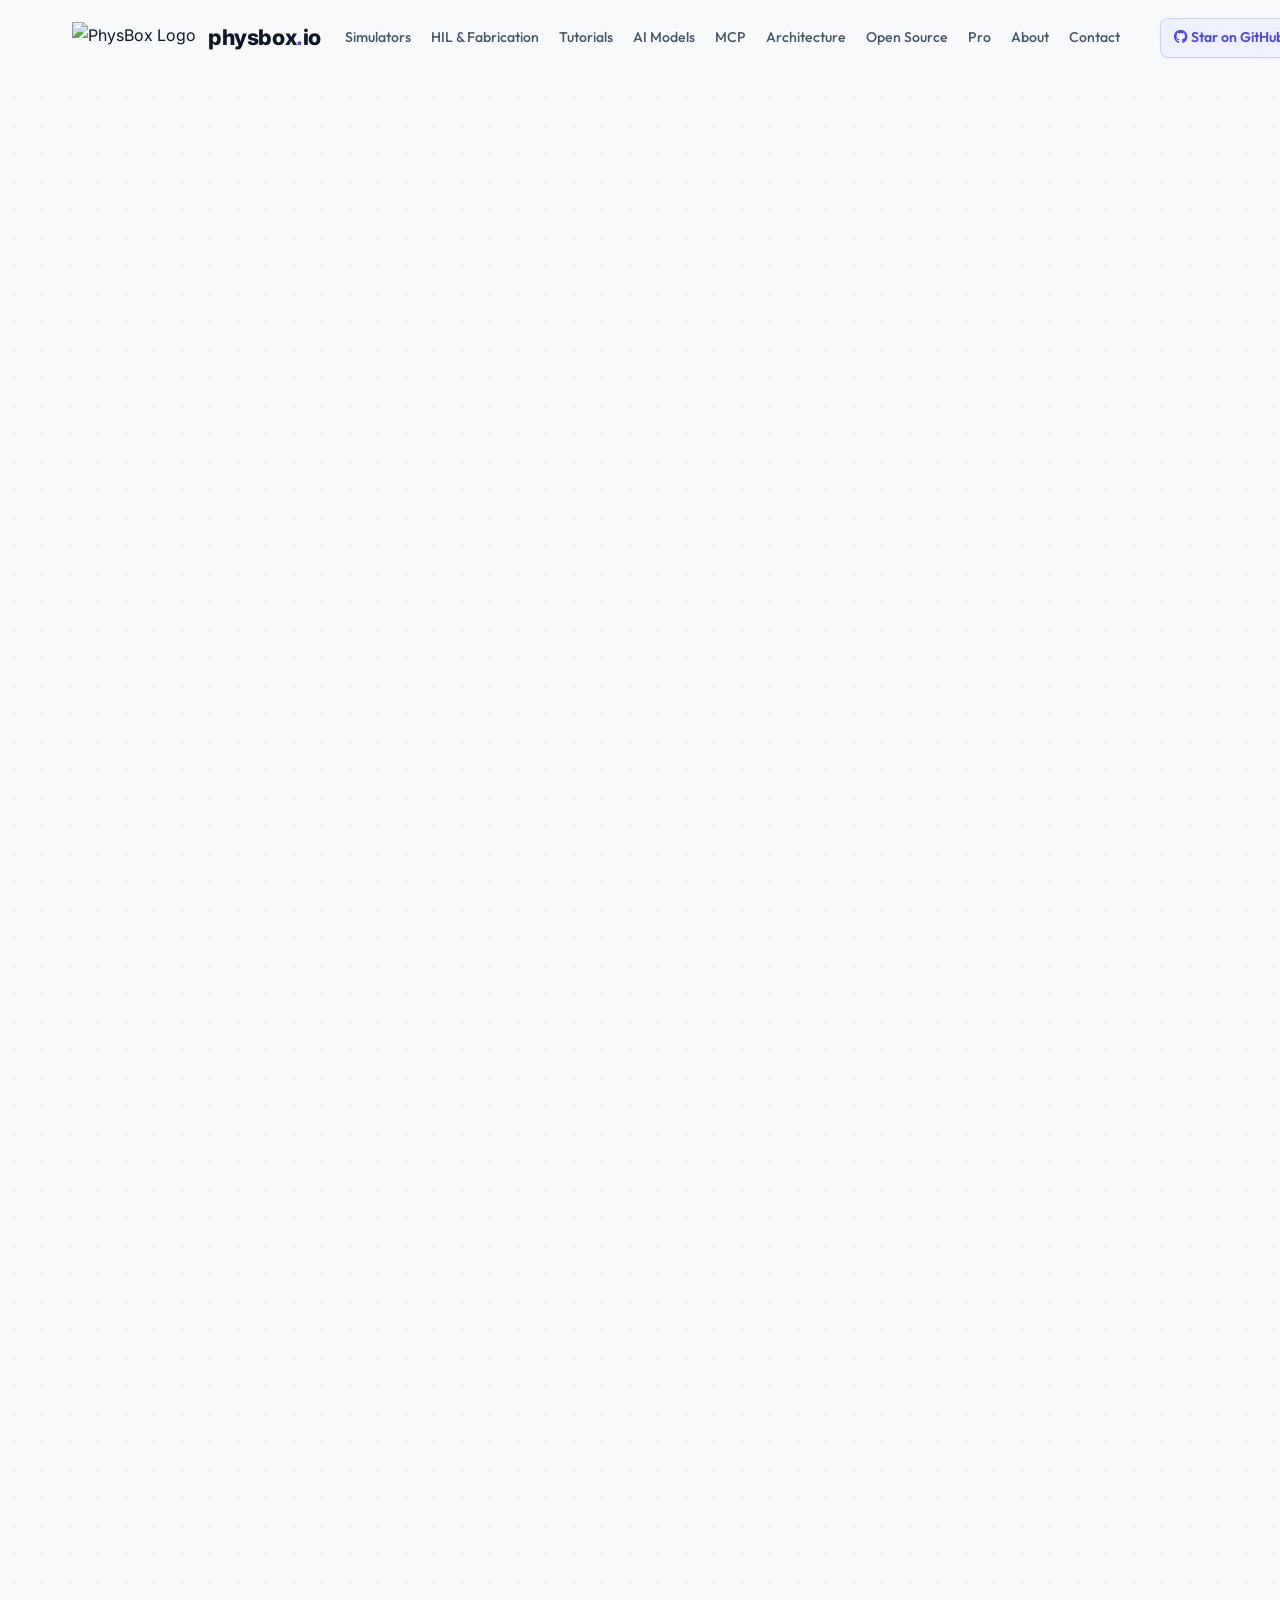
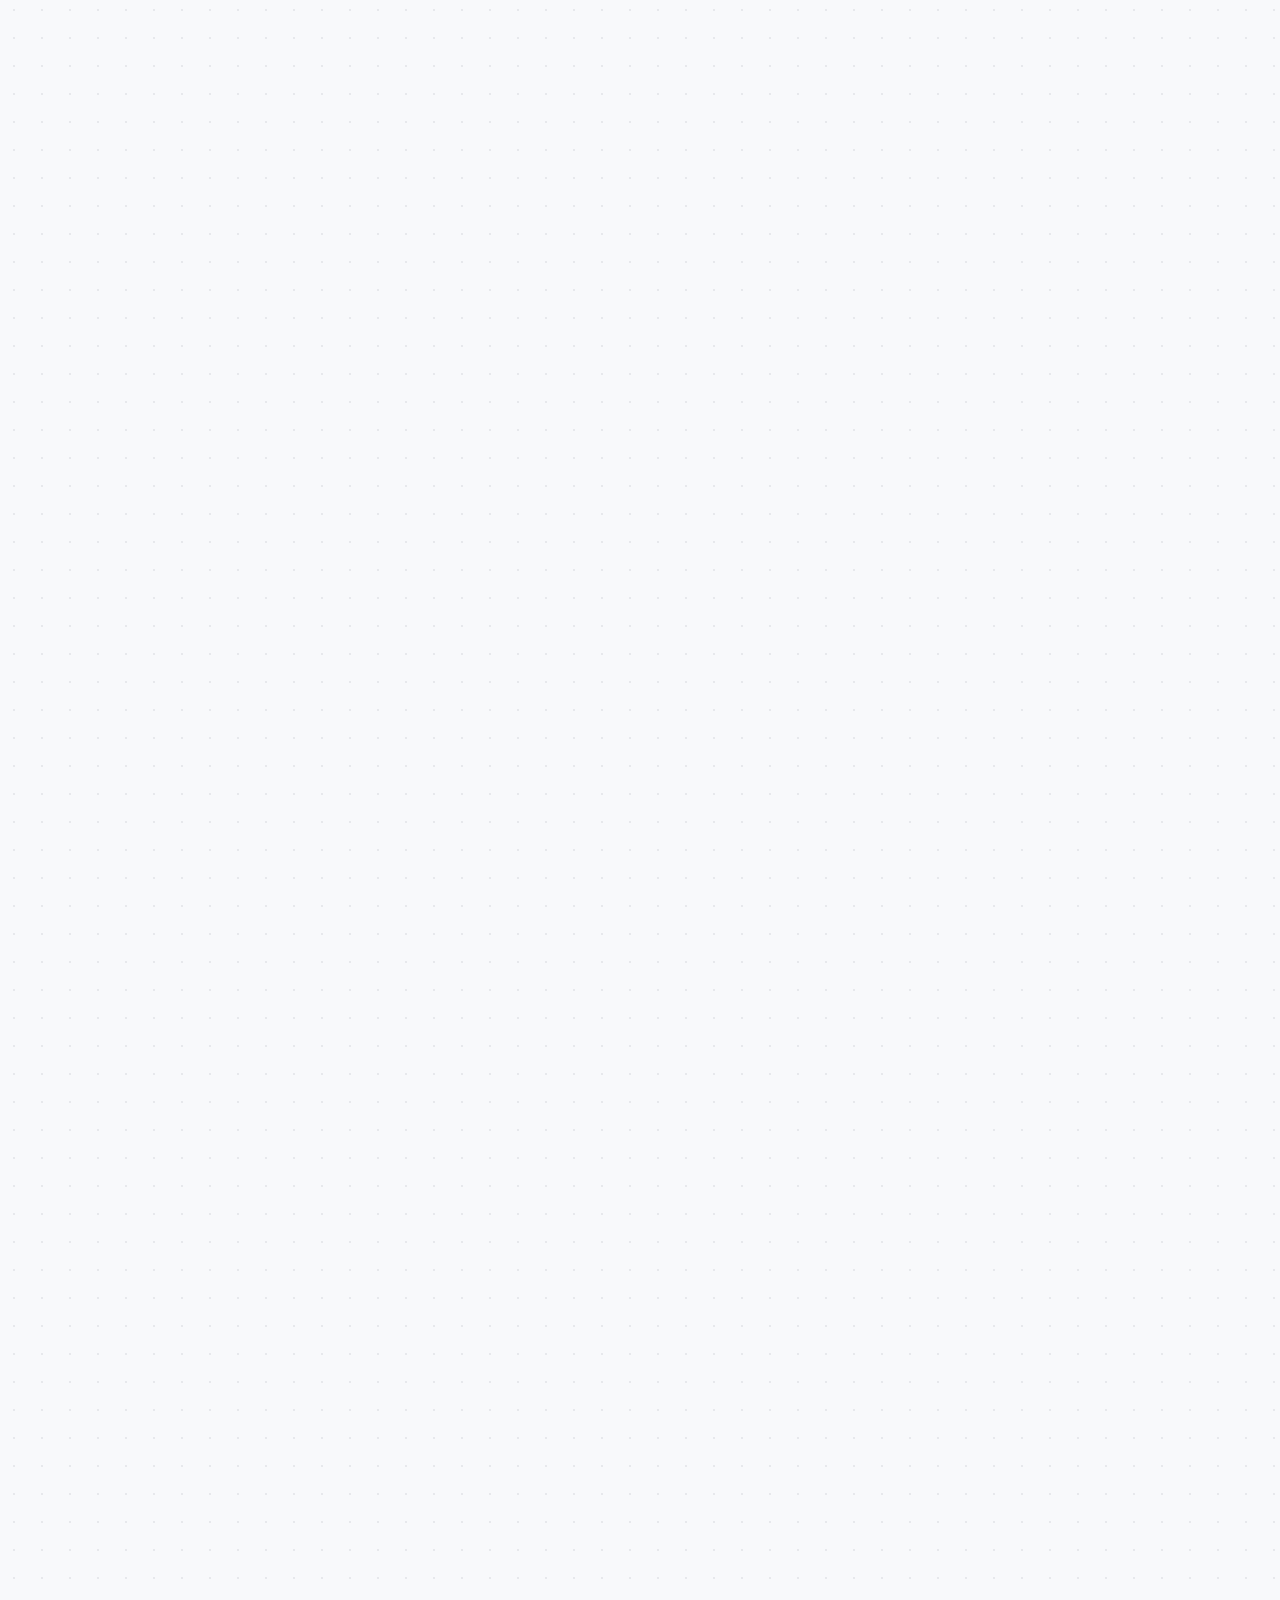
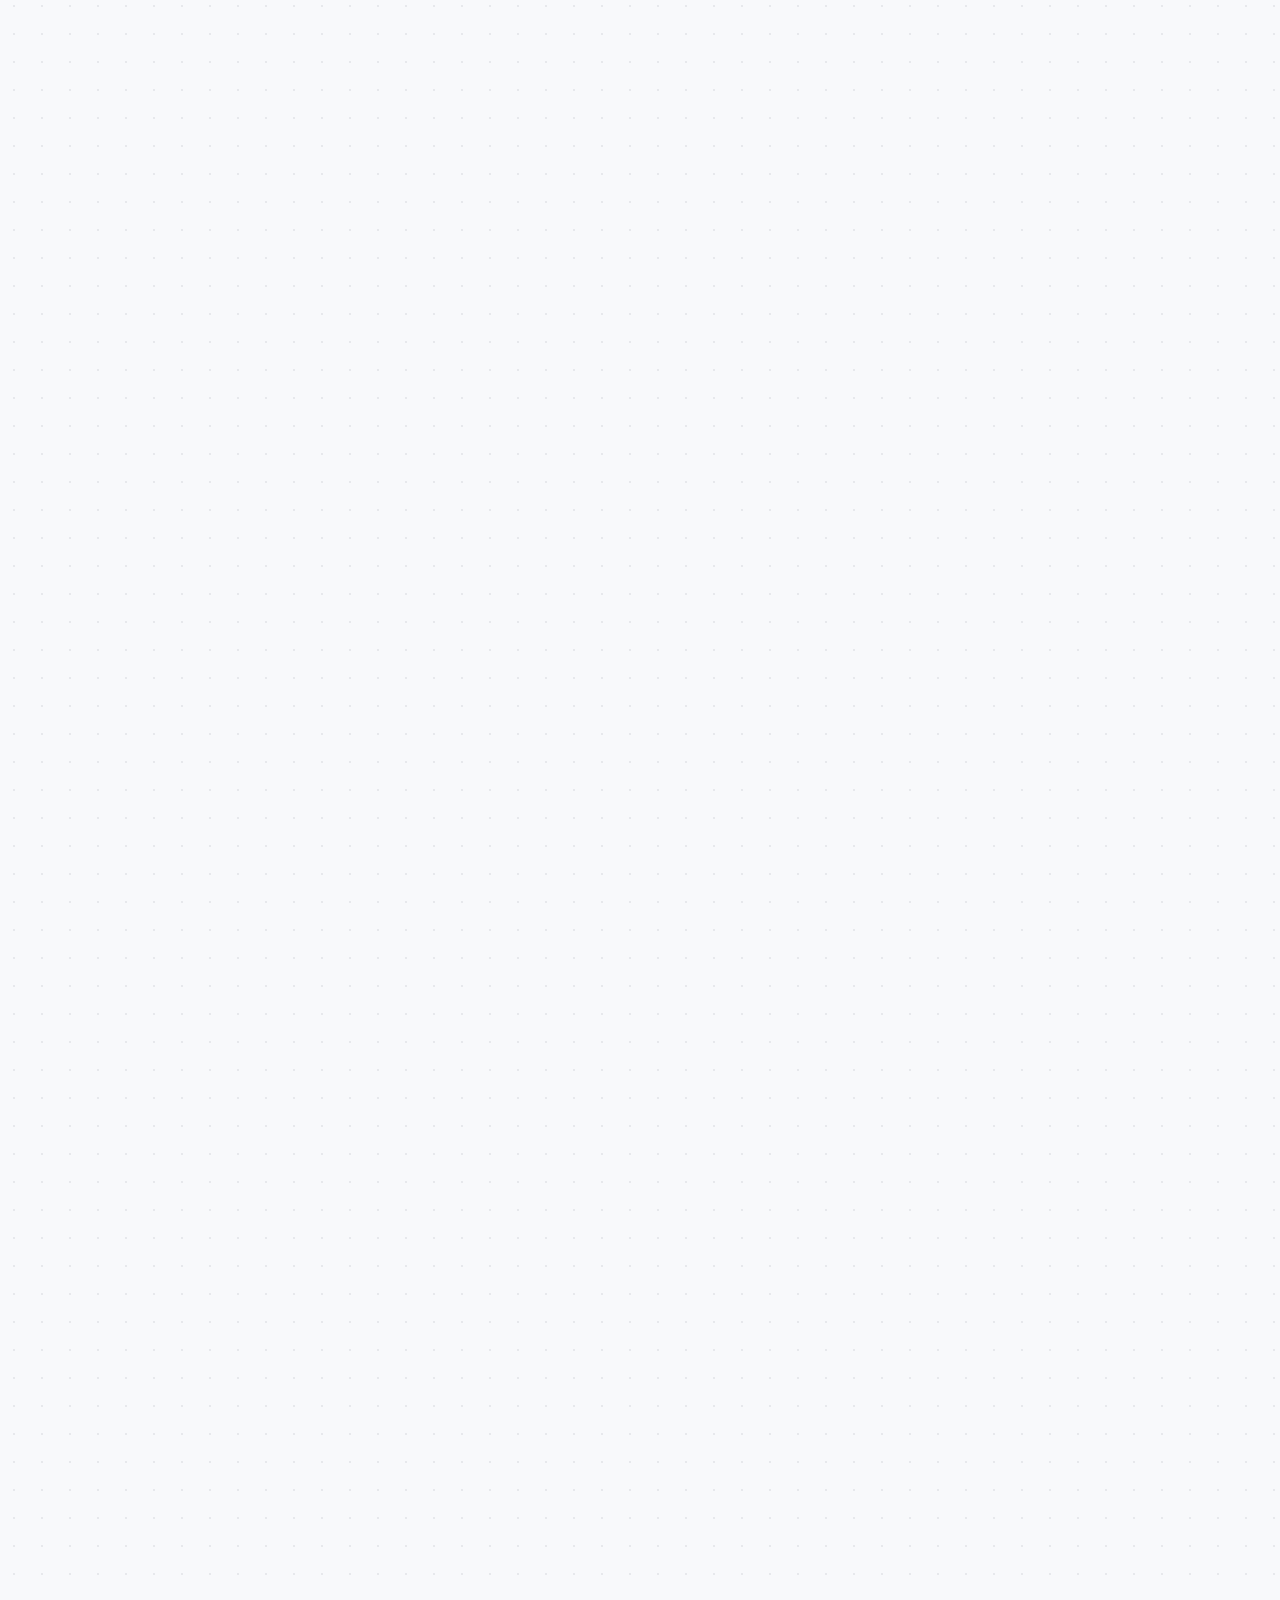
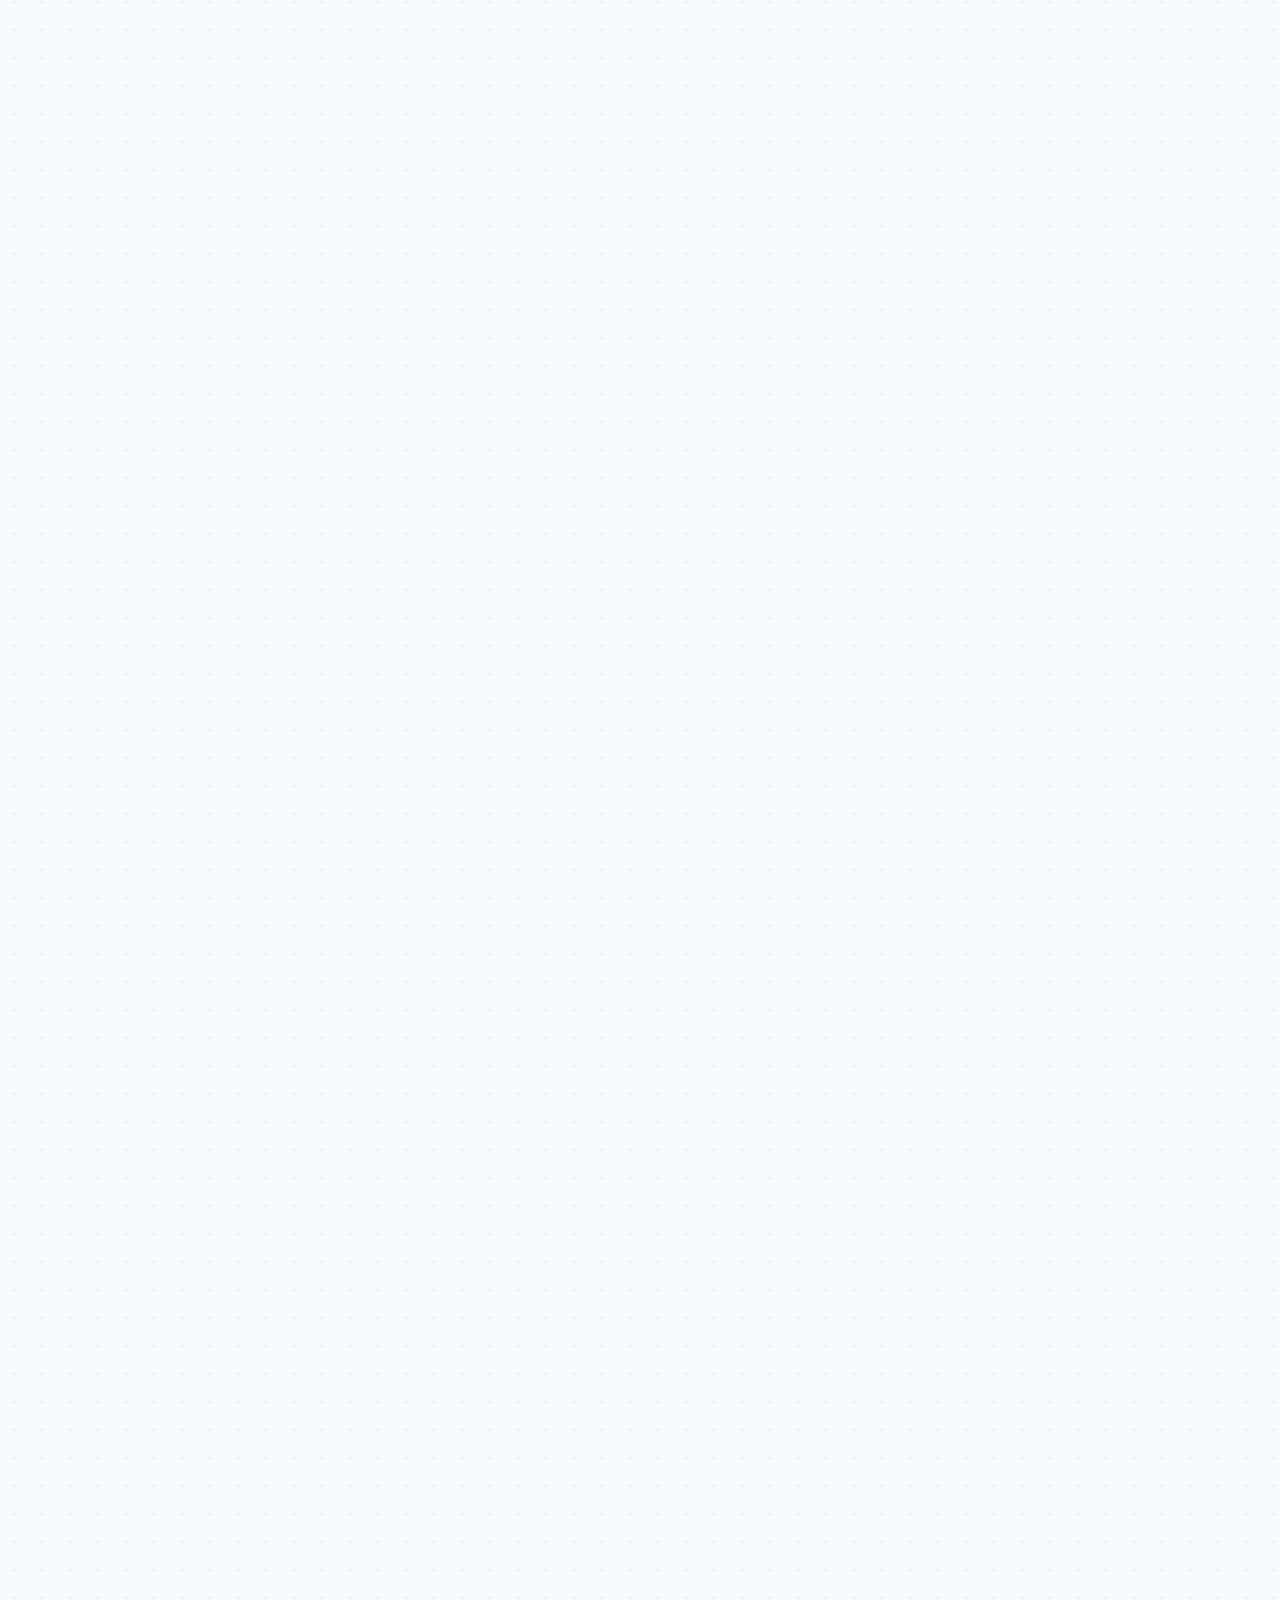
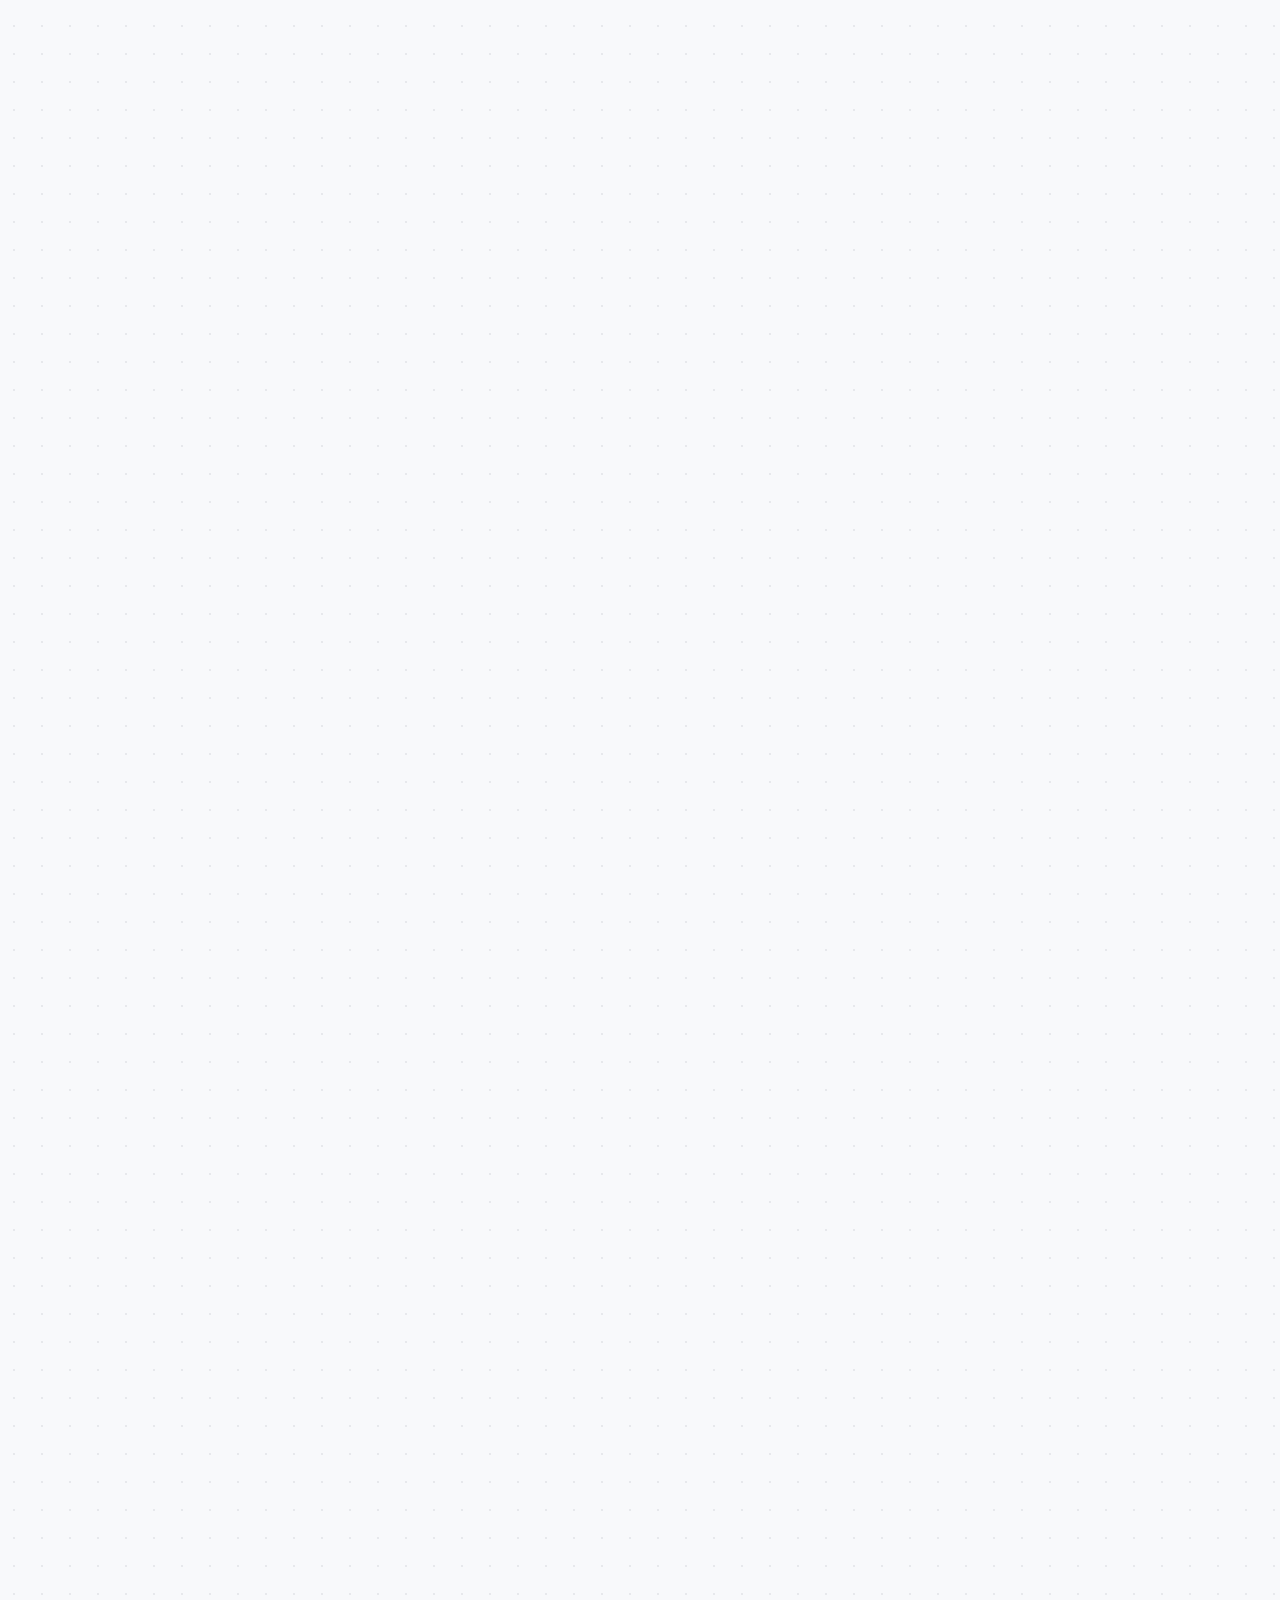
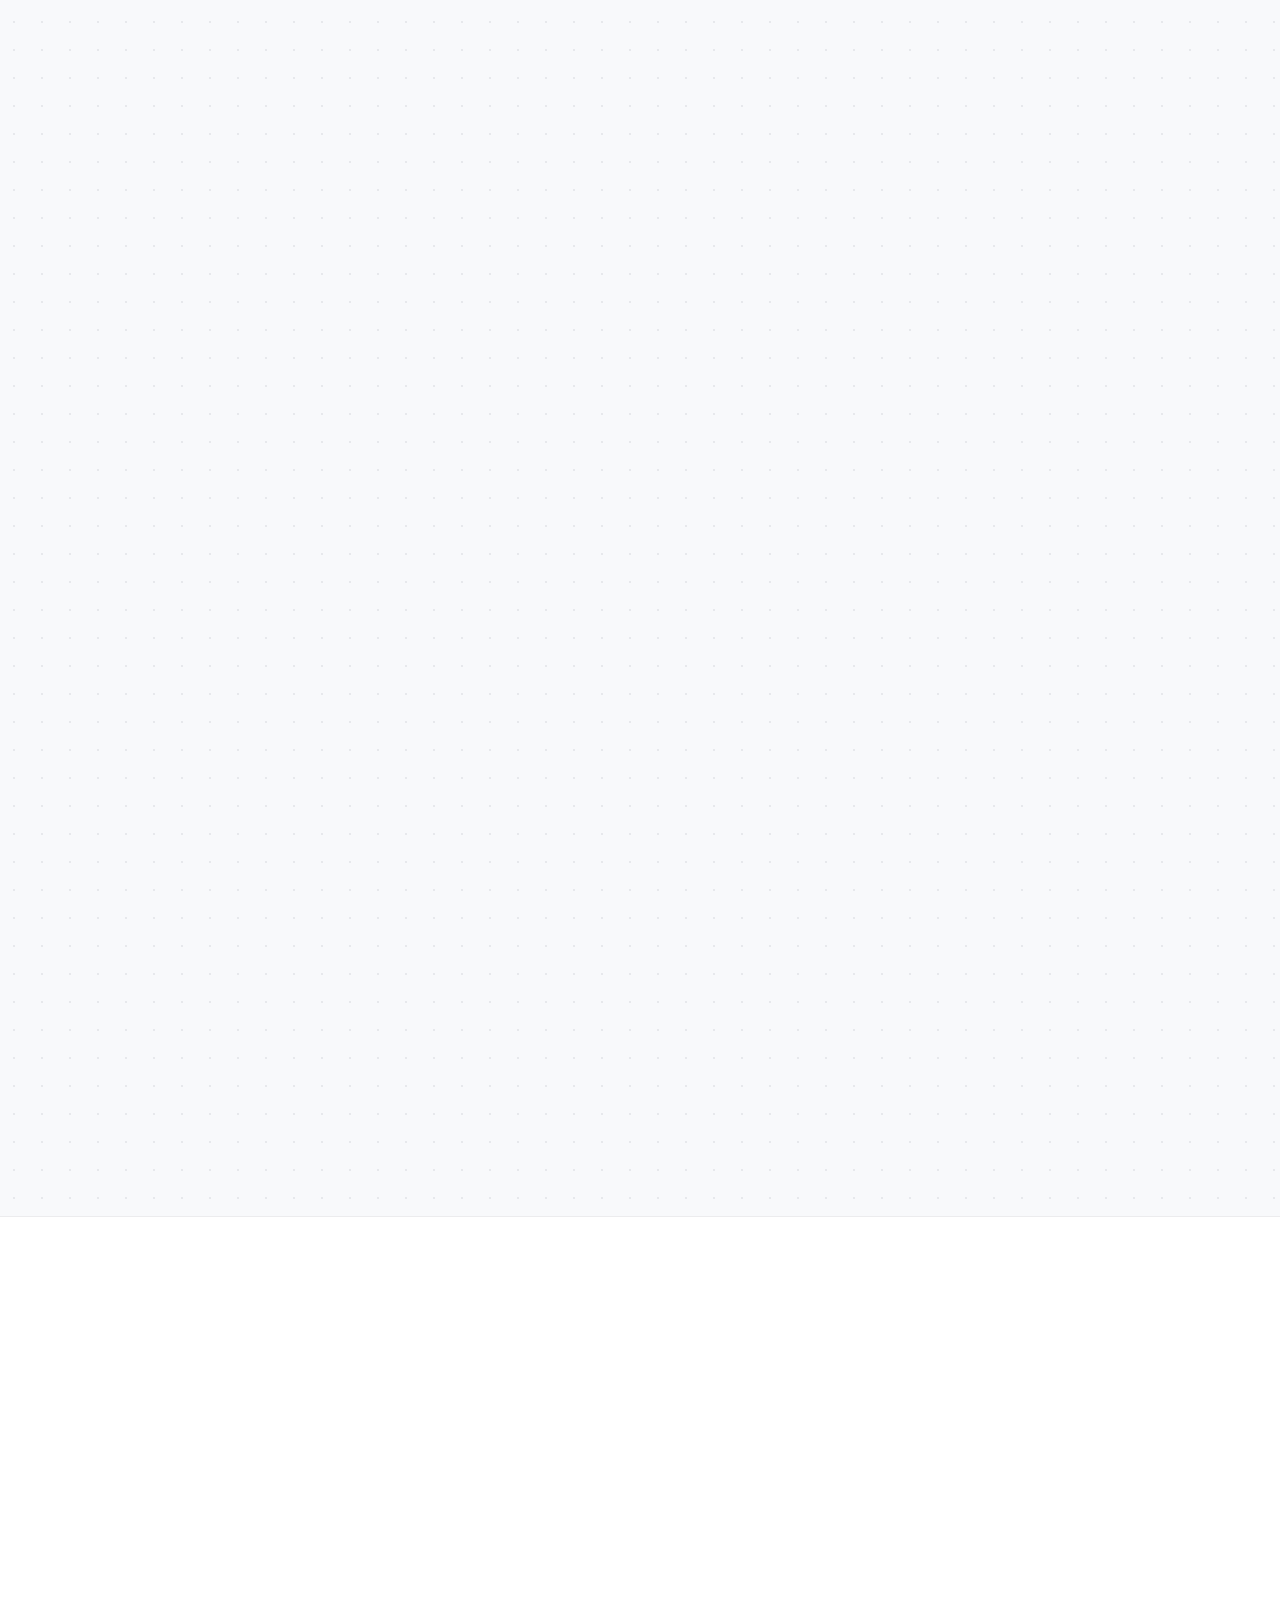
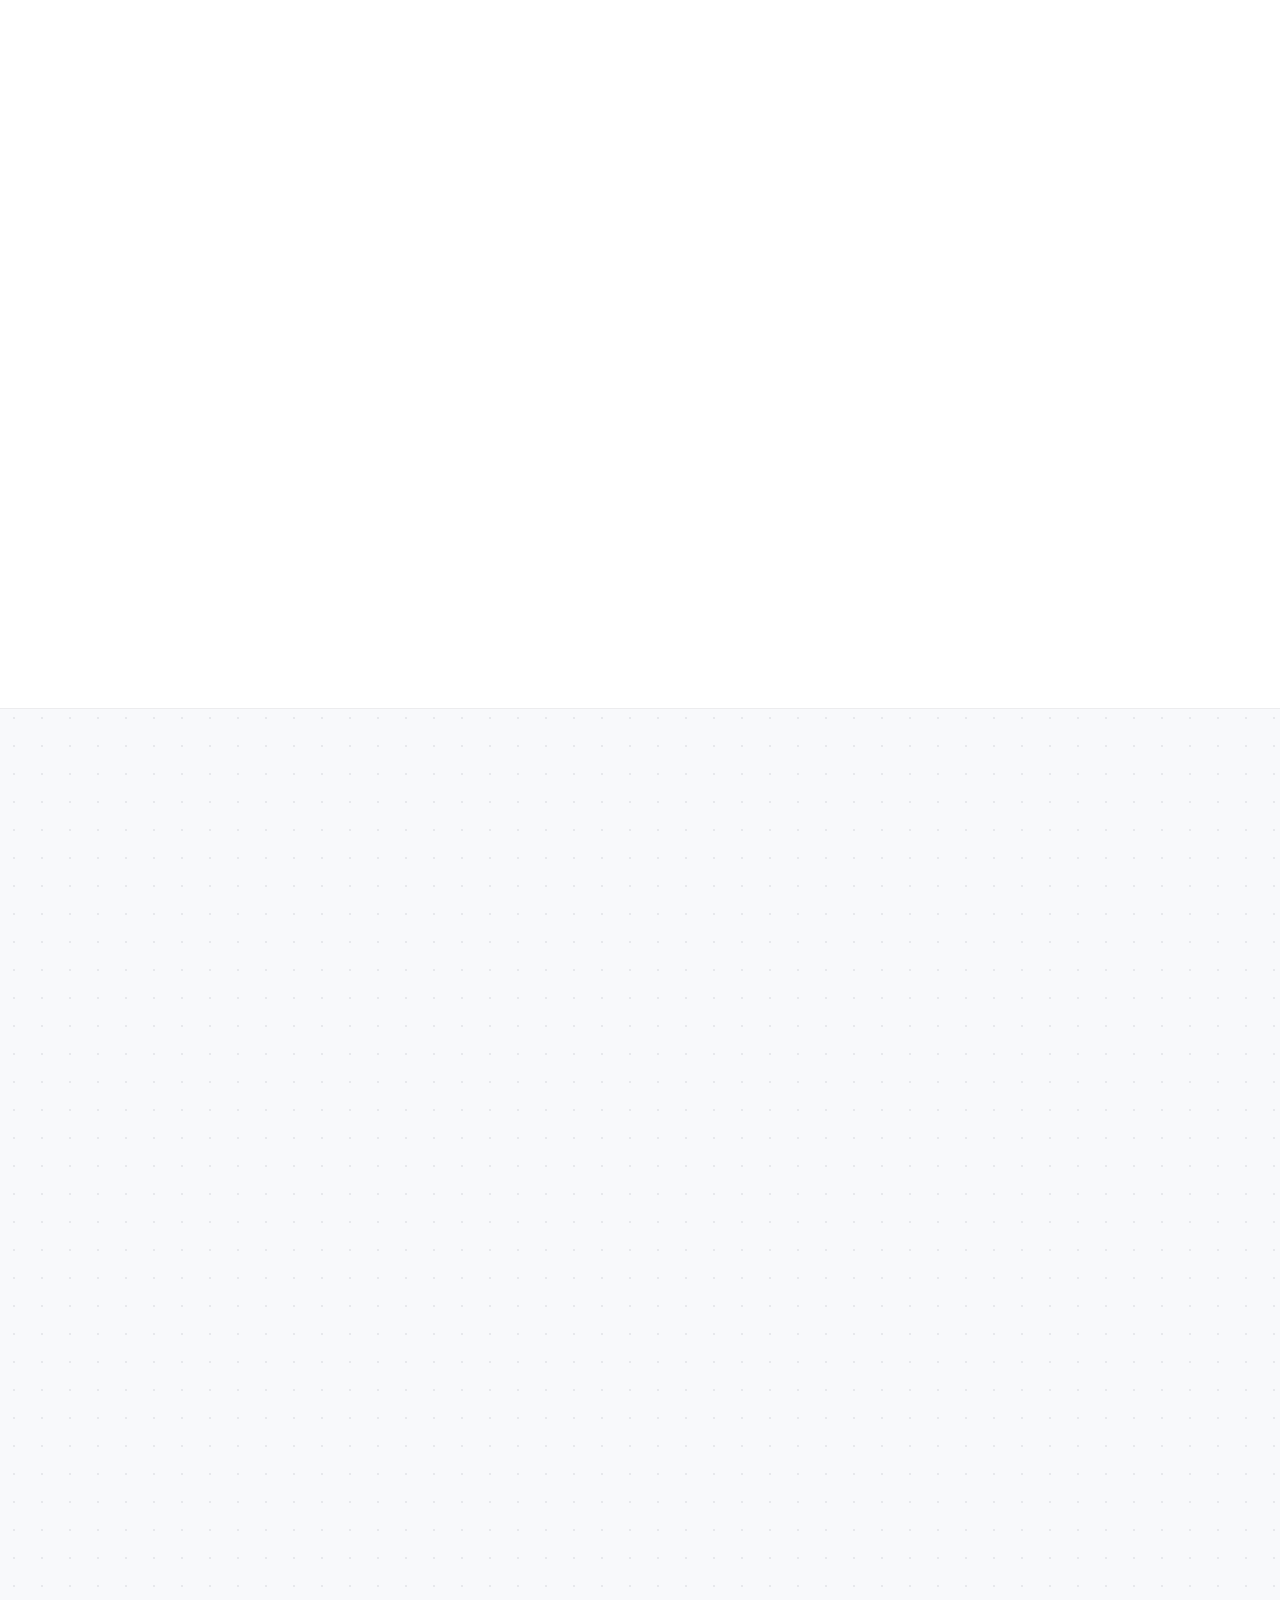
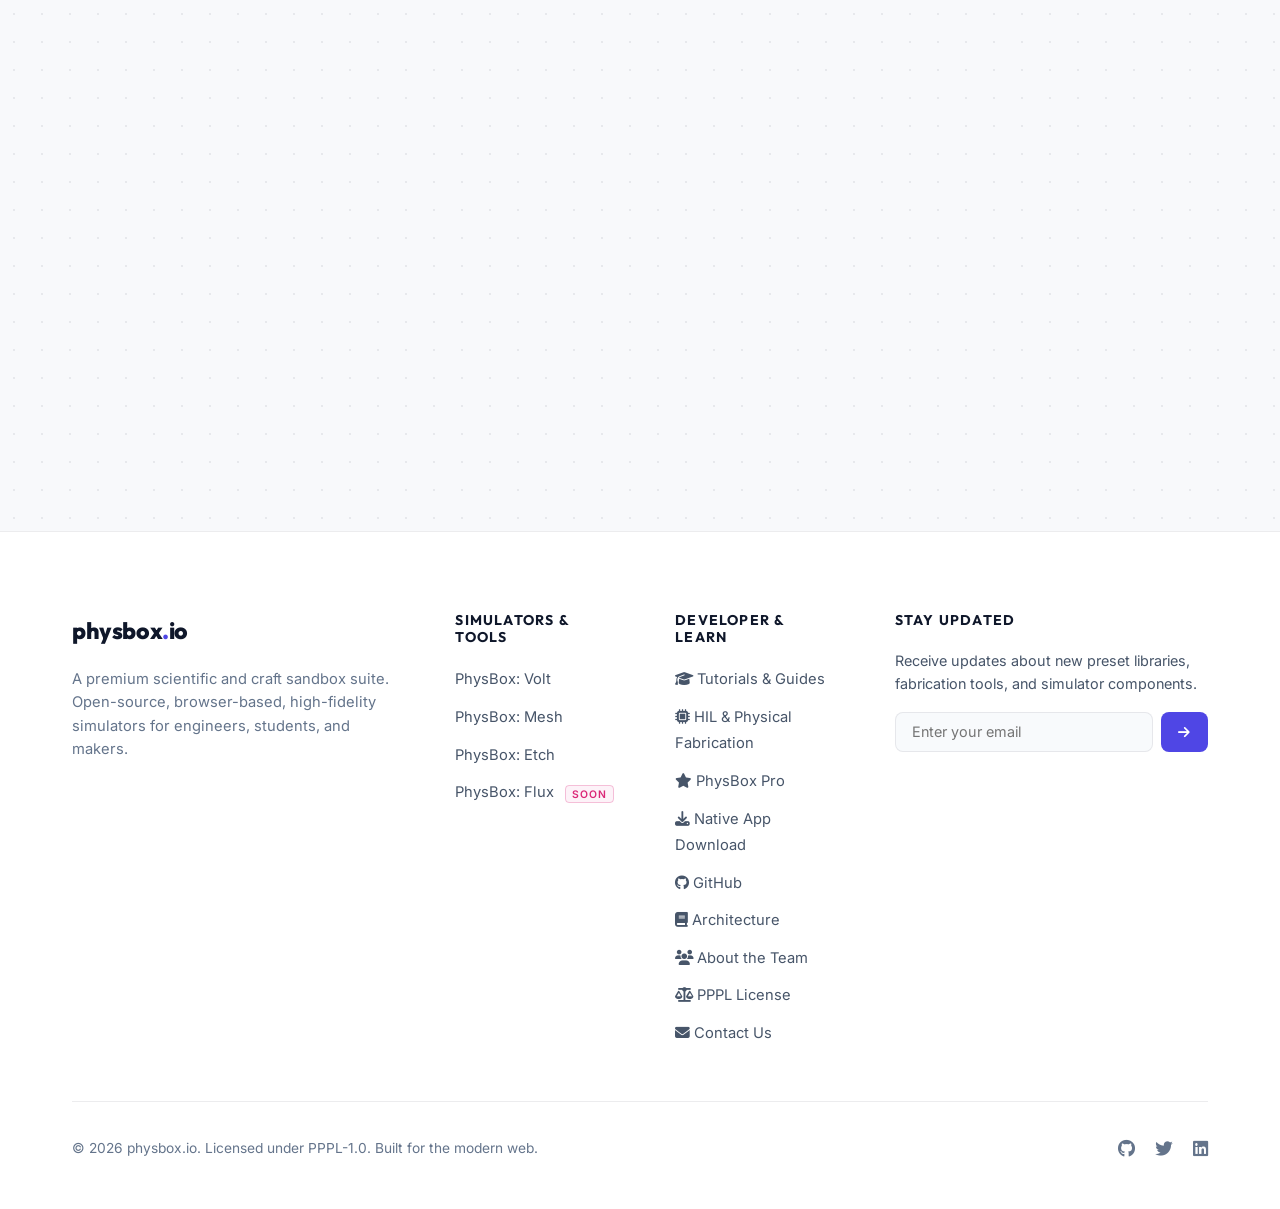
==== commit dba961eb: "Fix CSS syntax error in styles.css and complete hero buttons in index.html" ====
--- a/index.html
+++ b/index.html
@@ -111,11 +111,24 @@
         High-fidelity, open-source simulation engines running natively in your browser. From real-time Hardware-In-The-Loop microcontrollers and microsecond electronics to parametric 3D printing, precision laser and CNC vector fabrication, and modeling the consequences of your ideas.
       </p>
       <div class="hero-ctas reveal delay-300">
+        <a href="https://mesh.physbox.io" target="_blank" class="btn btn-hero-mesh" id="hero-btn-mesh">
           <i class="fas fa-cube"></i> PhysBox: Mesh
         </a>
         <a href="https://volt.physbox.io" target="_blank" class="btn btn-hero-volt" id="hero-btn-volt">
           <i class="fas fa-bolt"></i> PhysBox: Volt
         </a>
+        <a href="https://etch.physbox.io" target="_blank" class="btn btn-hero-etch" id="hero-btn-etch">
+          <i class="fas fa-scissors"></i> PhysBox: Etch
+        </a>
+        <span class="btn btn-hero-flux disabled" id="hero-btn-flux" title="Coming Soon">
+          <i class="fas fa-network-wired"></i> PhysBox: Flux <span class="badge-soon">Soon</span>
+        </span>
+      </div>
+
+      <!-- Live Interactive Solver Console Stage -->
+      <div class="hero-stage reveal delay-400" id="hero-stage">
+        <div class="hero-stage-header">
+          <div class="stage-title-wrap">
             <span class="stage-status-dot"></span>
             <span>Live Interactive Solver Stage</span>
           </div>
--- a/styles.css
+++ b/styles.css
@@ -360,9 +360,51 @@
   display: flex;
   justify-content: center;
   gap: 0.85rem;
+  flex-wrap: wrap;
 }
 
 .btn-hero-mesh {
+  background: linear-gradient(135deg, #0284c7 0%, #0369a1 100%);
+  color: #ffffff !important;
+  box-shadow: 0 4px 14px rgba(2, 132, 199, 0.35);
+}
+.btn-hero-mesh:hover {
+  background: linear-gradient(135deg, #0369a1 0%, #075985 100%);
+  transform: translateY(-2px);
+  box-shadow: 0 6px 20px rgba(2, 132, 199, 0.45);
+}
+
+.btn-hero-volt {
+  background: linear-gradient(135deg, #059669 0%, #047857 100%);
+  color: #ffffff !important;
+  box-shadow: 0 4px 14px rgba(5, 150, 105, 0.35);
+}
+.btn-hero-volt:hover {
+  background: linear-gradient(135deg, #047857 0%, #065f46 100%);
+  transform: translateY(-2px);
+  box-shadow: 0 6px 20px rgba(5, 150, 105, 0.45);
+}
+
+.btn-hero-etch {
+  background: linear-gradient(135deg, #d97706 0%, #b45309 100%);
+  color: #ffffff !important;
+  box-shadow: 0 4px 14px rgba(217, 119, 6, 0.35);
+}
+.btn-hero-etch:hover {
+  background: linear-gradient(135deg, #b45309 0%, #92400e 100%);
+  transform: translateY(-2px);
+  box-shadow: 0 6px 20px rgba(217, 119, 6, 0.45);
+}
+
+.btn-hero-flux {
+  background: #fdf2f8;
+  color: #be185d !important;
+  border: 1px solid rgba(219, 39, 119, 0.25);
+  cursor: default;
+  opacity: 0.9;
+}
+
+/* ==========================================================================
    Interactive Live Solver Console Stage (Hero Stage)
    ========================================================================== */
 .hero-stage {
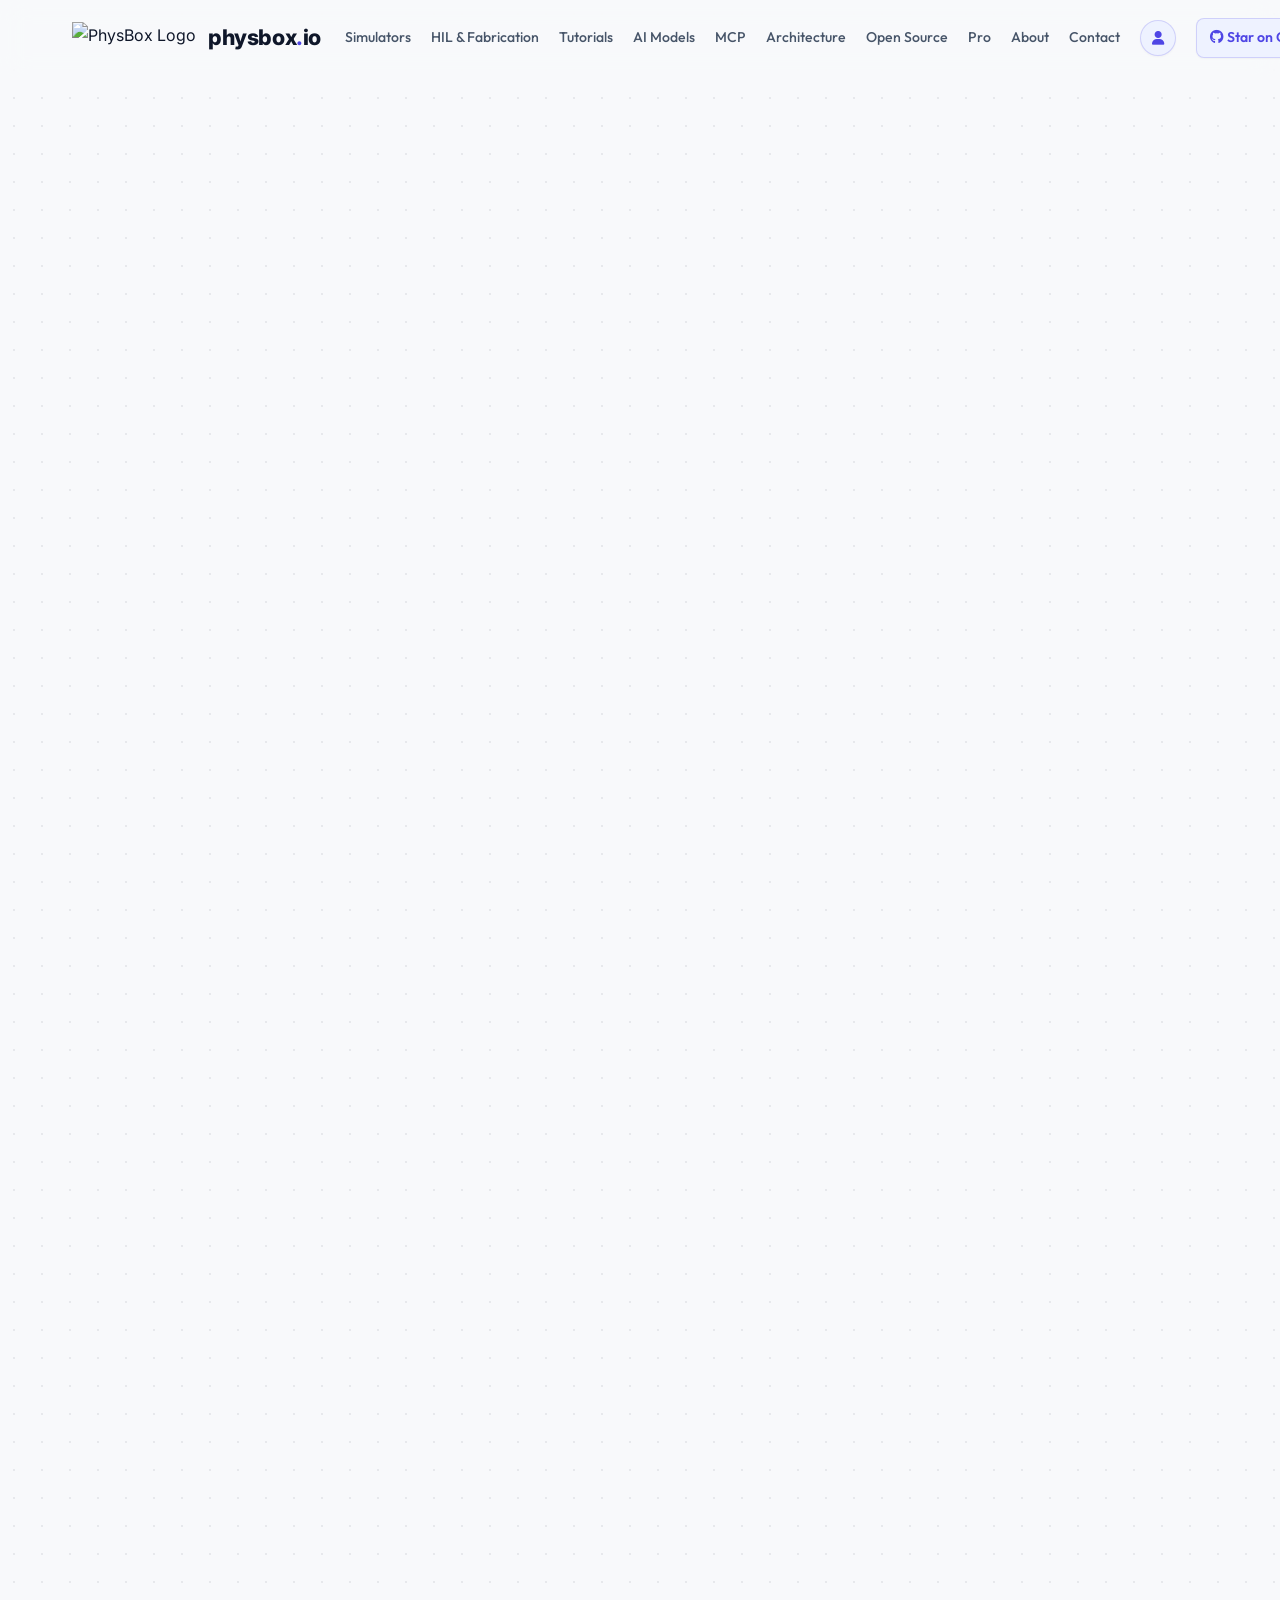
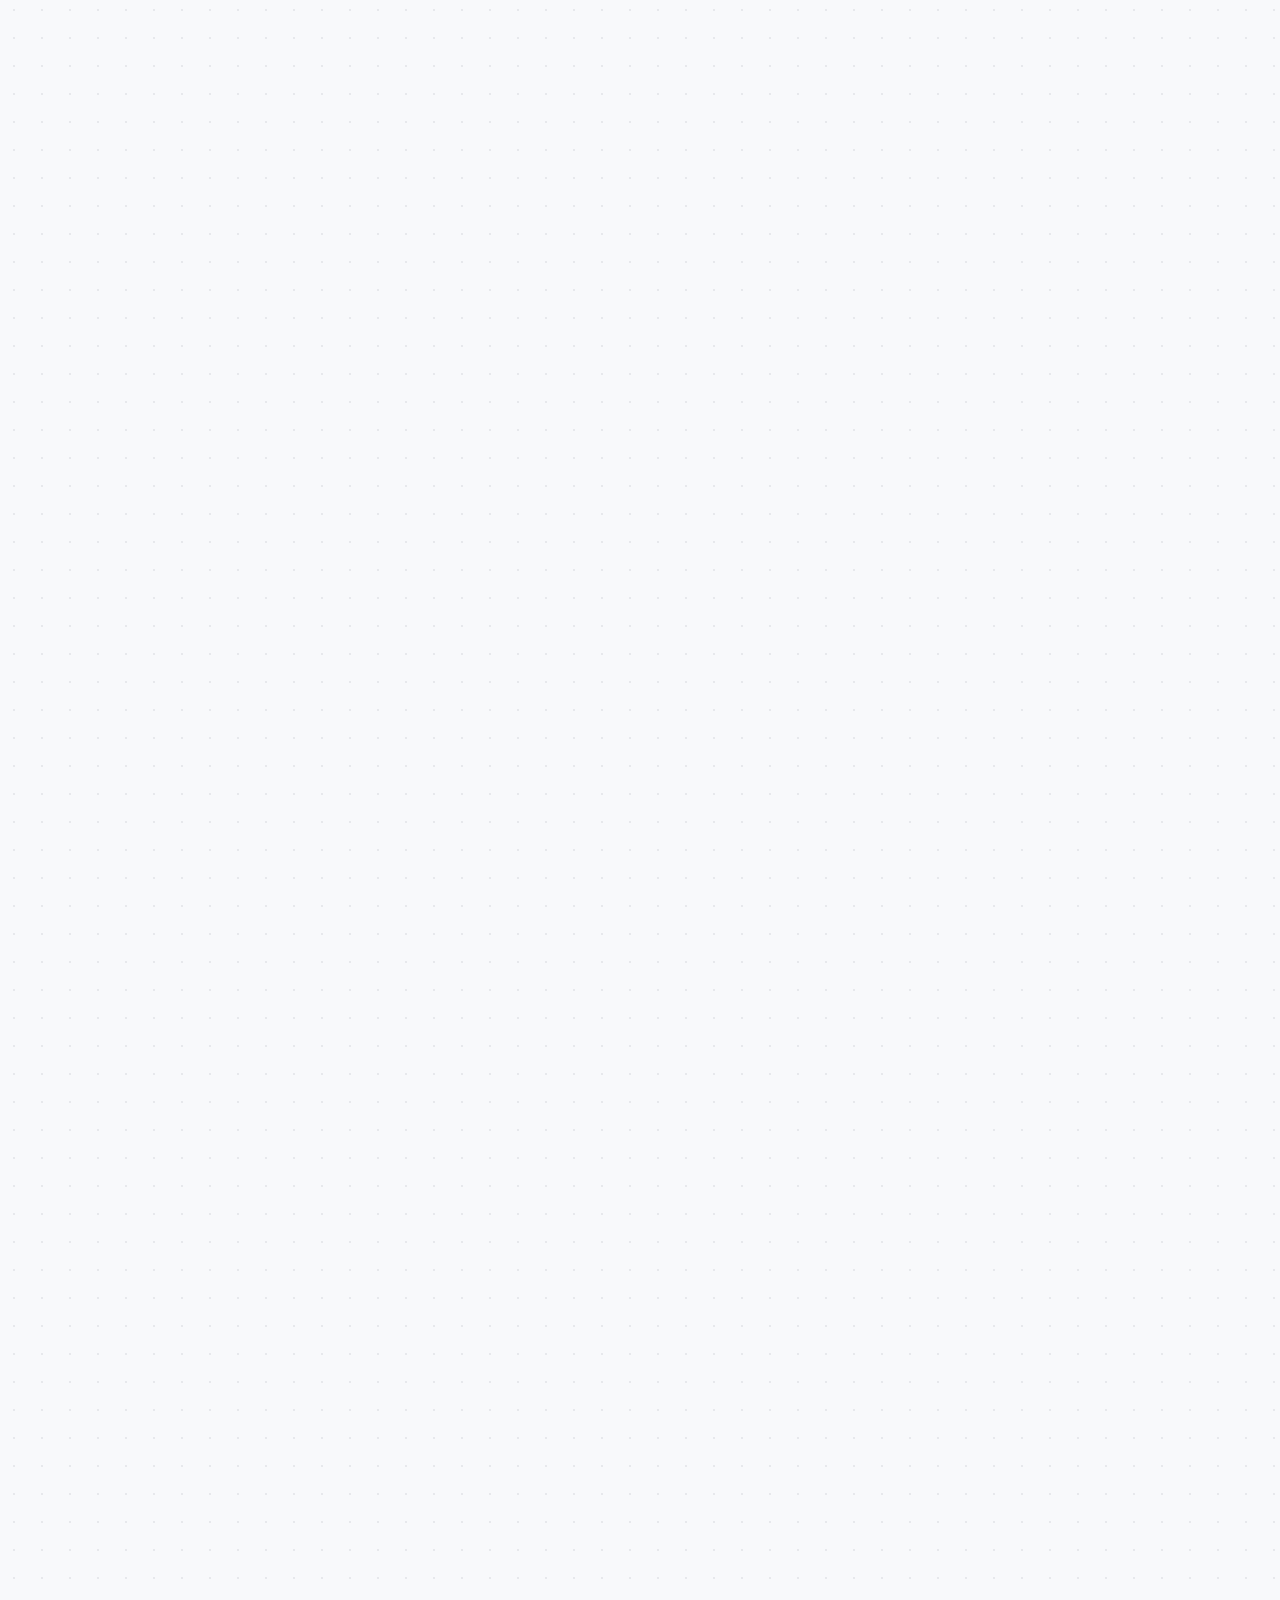
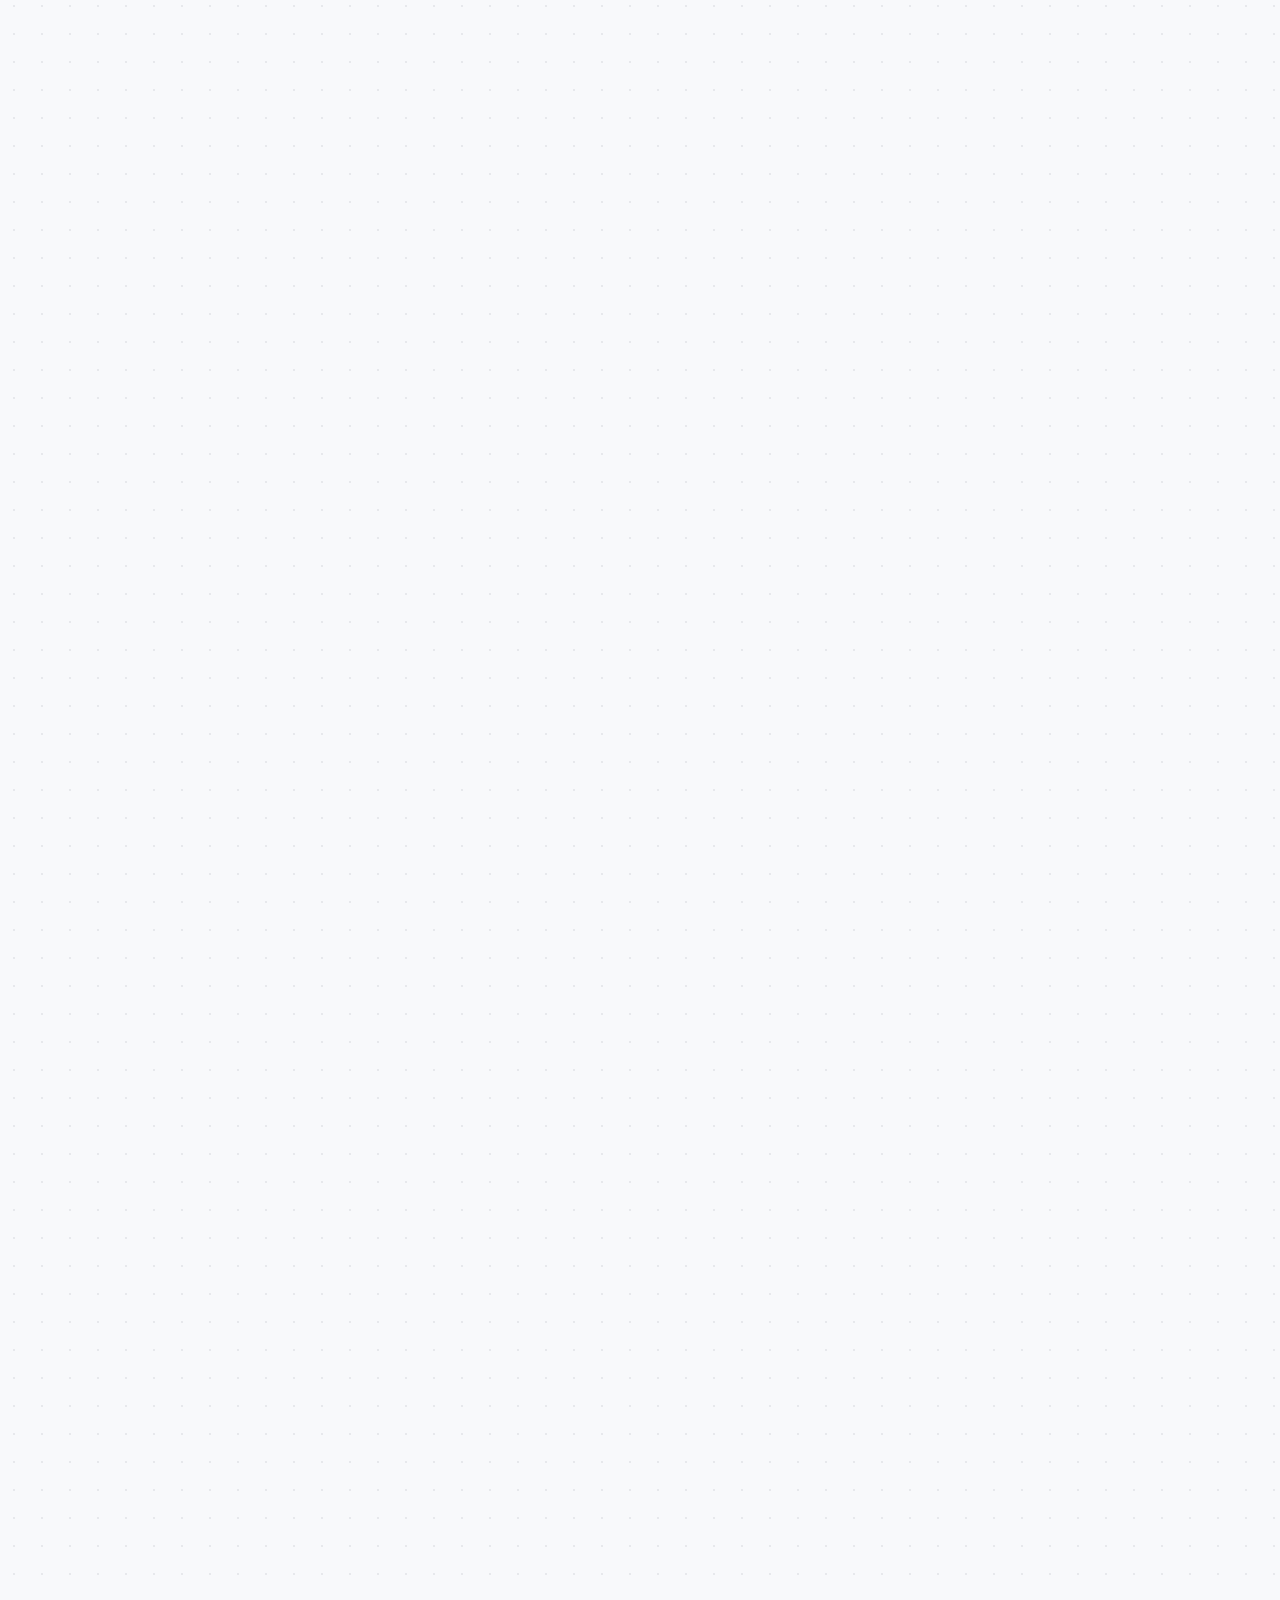
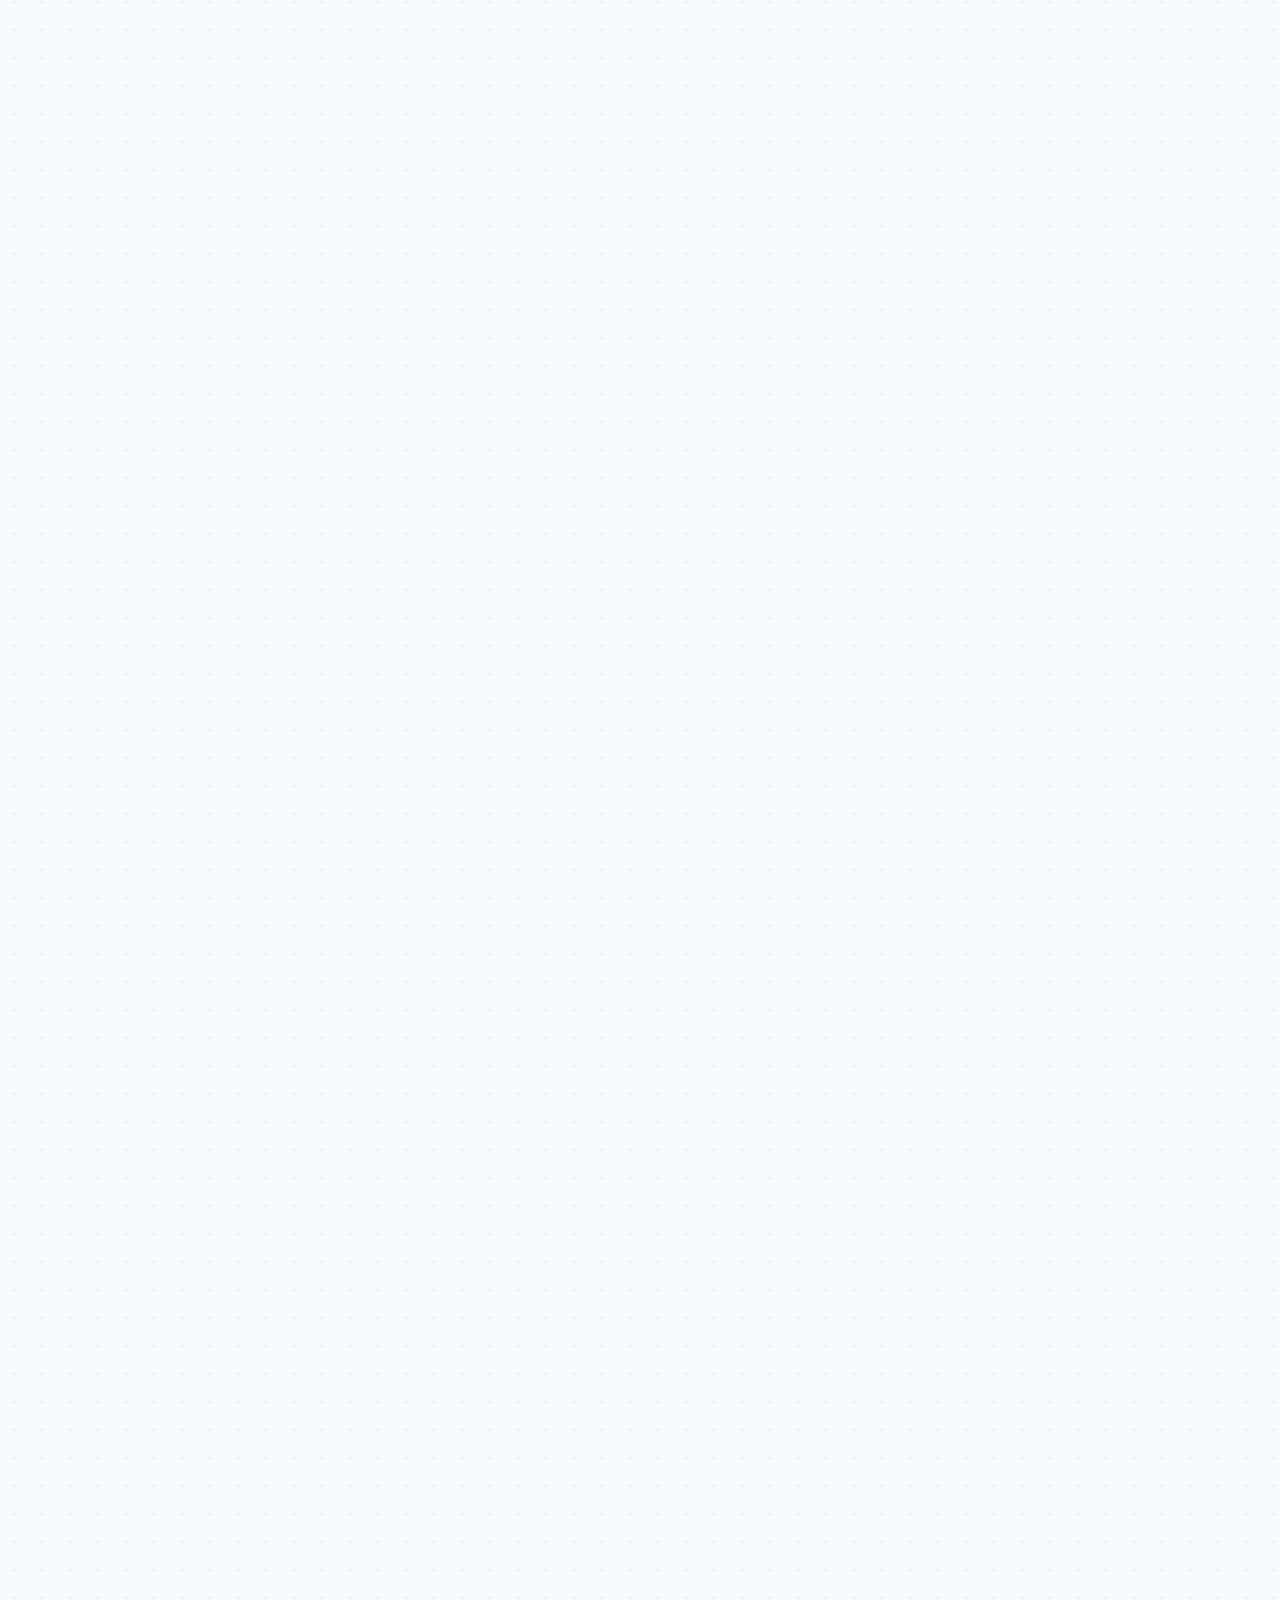
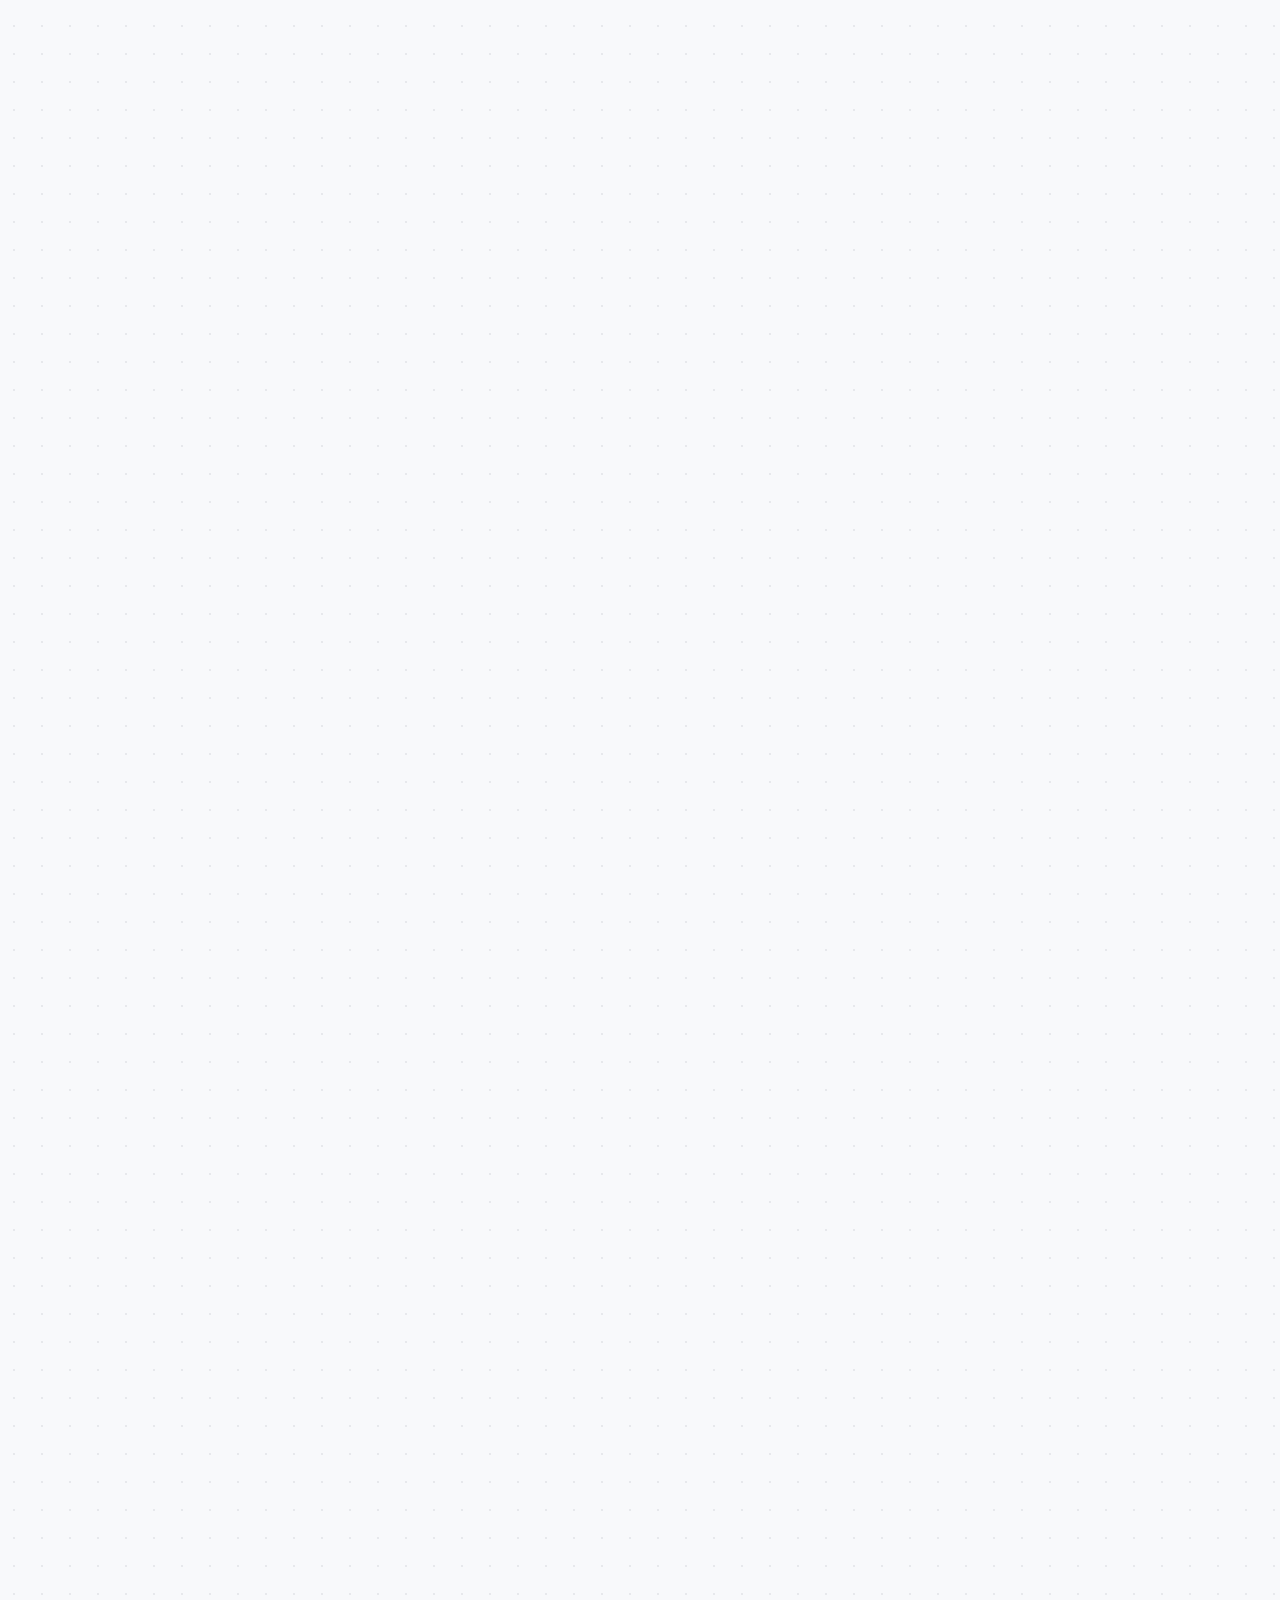
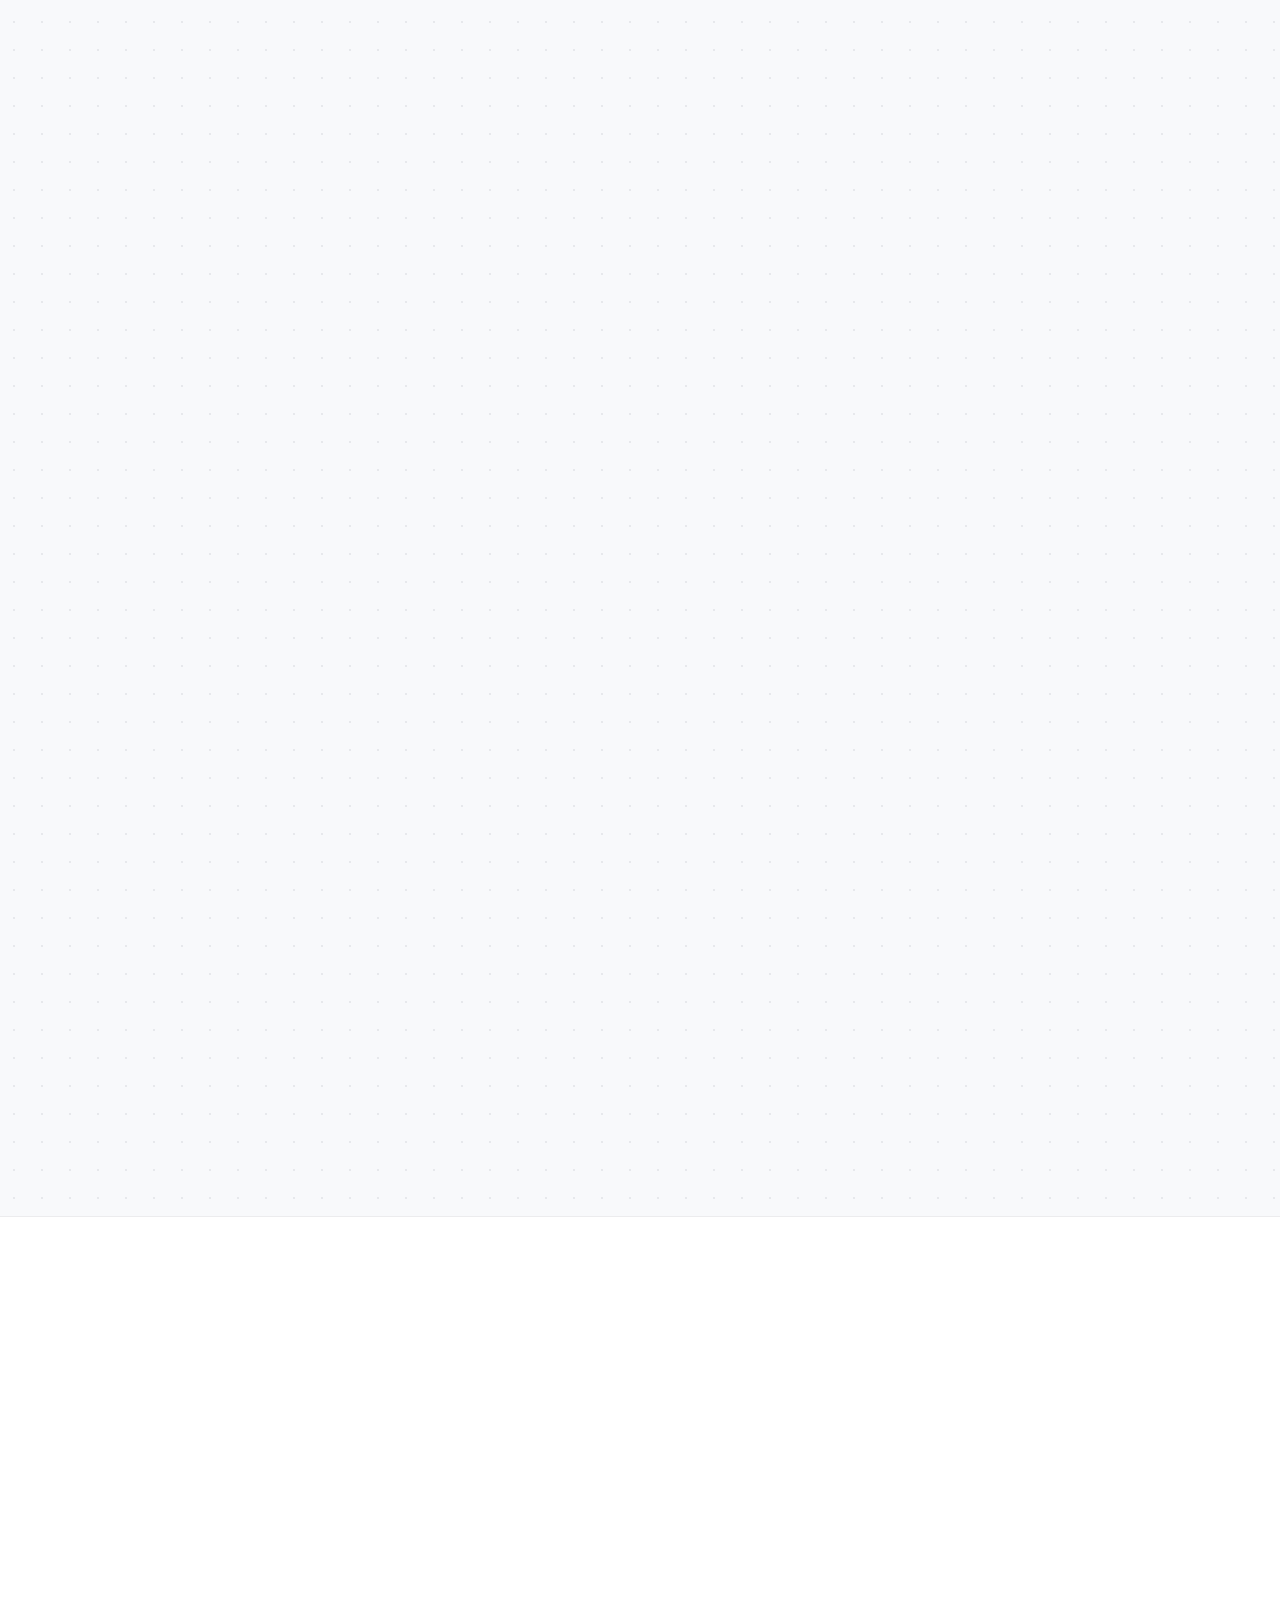
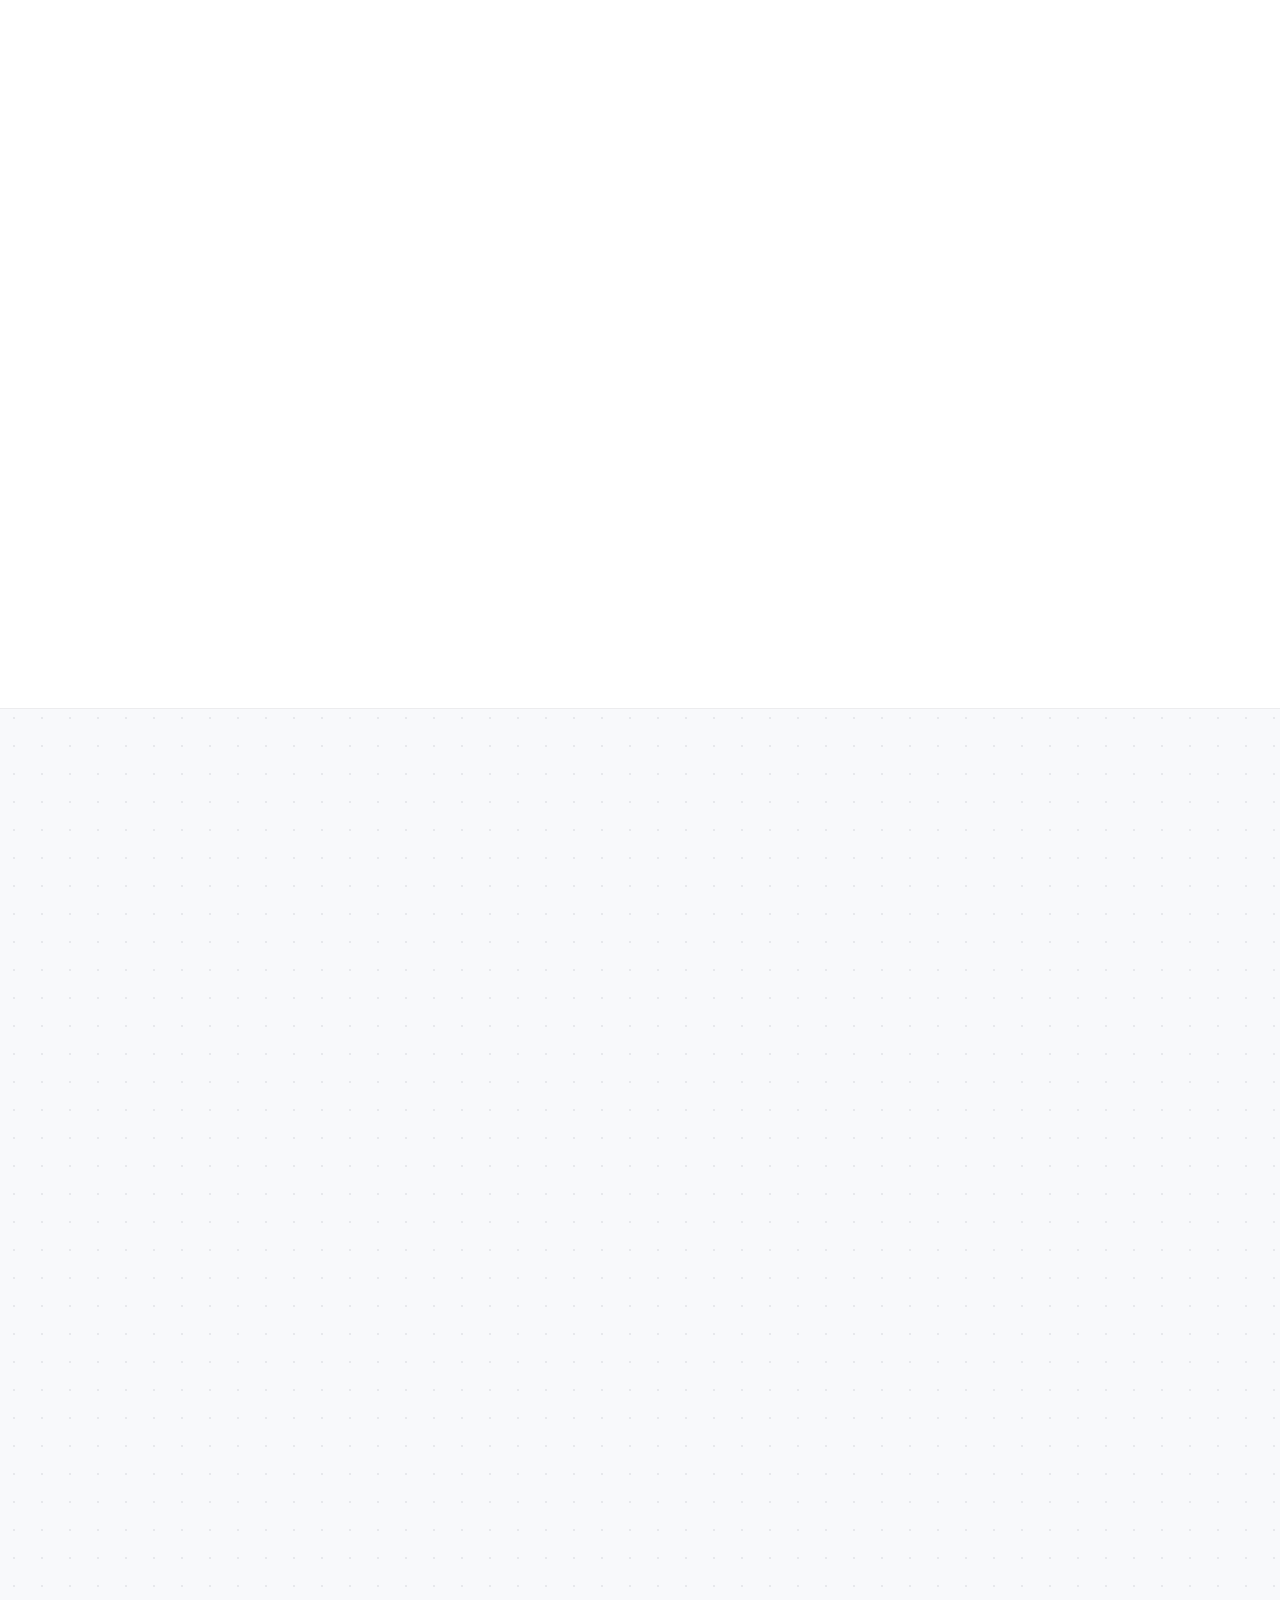
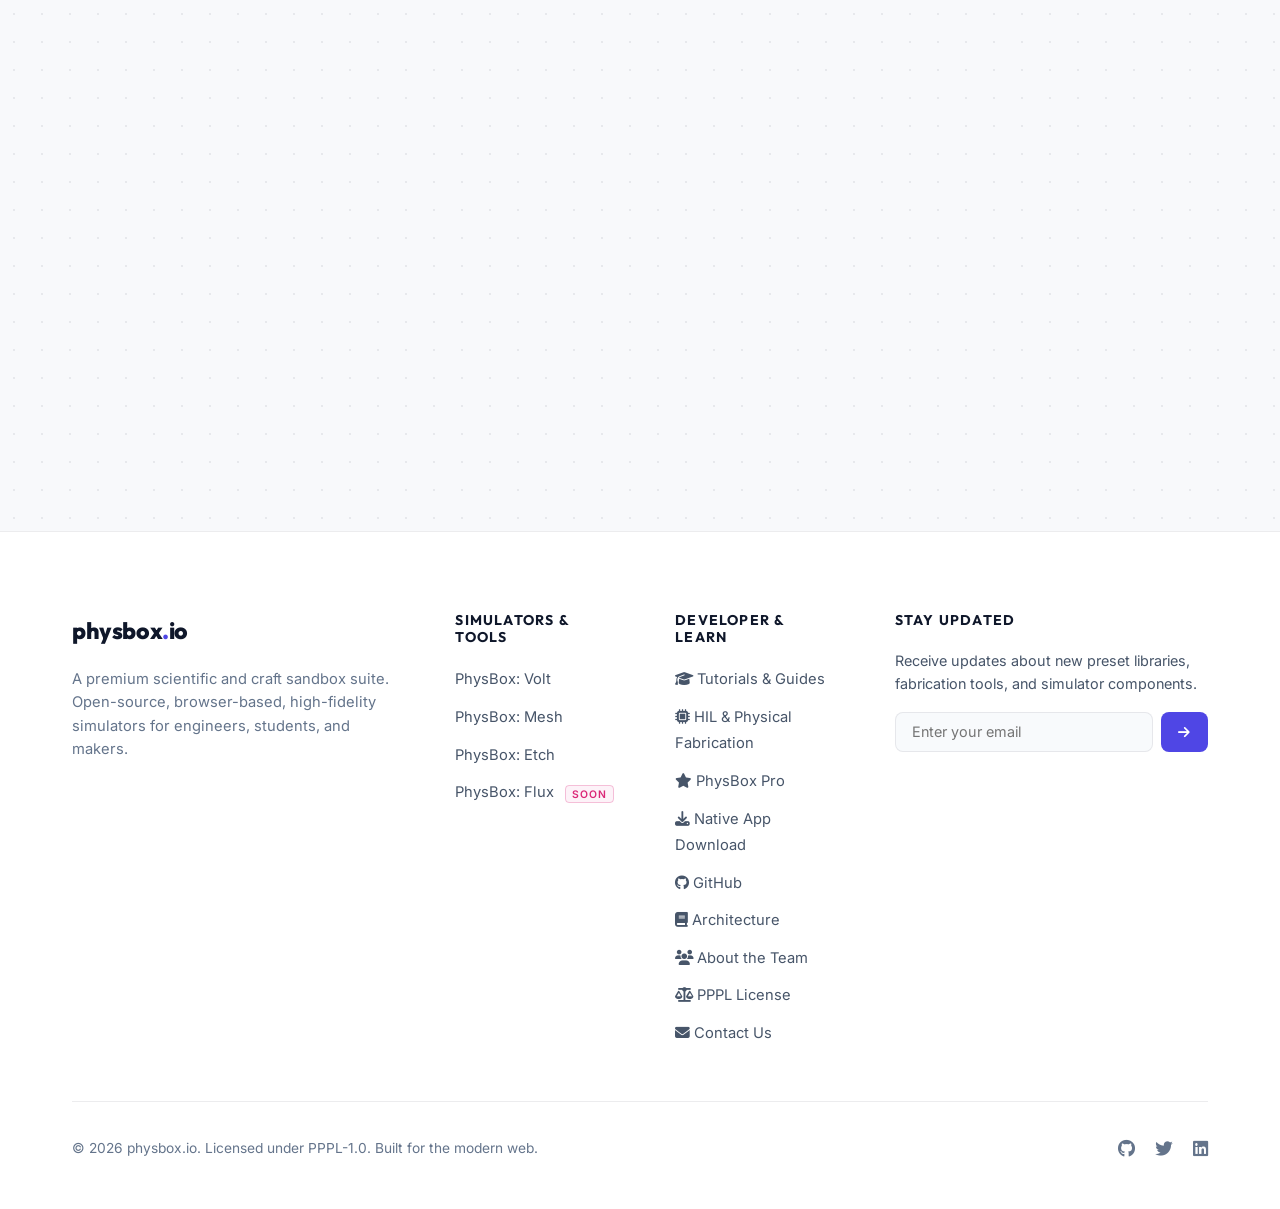
==== commit 0022afc1: "feat: replace fake Volt and Mesh mockups with real screenshots" ====
--- a/index.html
+++ b/index.html
@@ -20,7 +20,7 @@
   <meta property="og:title" content="PhysBox | High-Fidelity Open-Source Interactive Simulations">
   <meta property="og:description"
     content="A powerful suite of browser-based simulation tools. High-fidelity electronics, MuJoCo 3D physics, cellular automata, and IoT nodes—100% local, offline-capable, and completely free.">
-  <meta property="og:image" content="assets/physics_mockup.png">
+  <meta property="og:image" content="assets/physics_raw.png">
 
   <!-- Twitter -->
   <meta property="twitter:card" content="summary_large_image">
@@ -28,7 +28,7 @@
   <meta property="twitter:title" content="PhysBox | High-Fidelity Open-Source Interactive Simulations">
   <meta property="twitter:description"
     content="A powerful suite of browser-based simulation tools. High-fidelity electronics, MuJoCo 3D physics, cellular automata, and IoT nodes—100% local, offline-capable, and completely free.">
-  <meta property="twitter:image" content="assets/physics_mockup.png">
+  <meta property="twitter:image" content="assets/physics_raw.png">
 
   <!-- Stylesheets -->
   <link rel="stylesheet" href="styles.css">
@@ -285,13 +285,7 @@
               <span class="mockup-dot"></span>
               <span class="mockup-dot"></span>
             </div>
-            <div class="mockup-toggle-badge" id="toggle-badge-circuit">
-              <span class="badge-option active" data-mode="stylized" id="toggle-opt-circuit-stylized">Stylized Mockup</span>
-              <span class="badge-option" data-mode="raw" id="toggle-opt-circuit-raw">Actual Screenshot</span>
-            </div>
-            <img src="assets/circuit_mockup.png" alt="Circuit Simulator Interface" class="sim-mockup"
-              data-raw="assets/circuit_raw.png" data-stylized="assets/circuit_mockup.png" data-state="stylized"
-              id="img-circuit">
+            <img src="assets/circuit_raw.png" alt="PhysBox Volt Circuit Simulator Interface" class="sim-mockup" id="img-circuit">
           </div>
           <div class="sim-content">
             <div class="sim-badges">
@@ -329,13 +323,7 @@
               <span class="mockup-dot"></span>
               <span class="mockup-dot"></span>
             </div>
-            <div class="mockup-toggle-badge" id="toggle-badge-physics">
-              <span class="badge-option active" data-mode="stylized" id="toggle-opt-physics-stylized">Stylized Mockup</span>
-              <span class="badge-option" data-mode="raw" id="toggle-opt-physics-raw">Actual Screenshot</span>
-            </div>
-            <img src="assets/physics_mockup.png" alt="Physics Simulator Interface" class="sim-mockup"
-              data-raw="assets/physics_raw.png" data-stylized="assets/physics_mockup.png" data-state="stylized"
-              id="img-physics">
+            <img src="assets/physics_raw.png" alt="PhysBox Mesh Physics Simulator Interface" class="sim-mockup" id="img-physics">
           </div>
           <div class="sim-content">
             <div class="sim-badges">
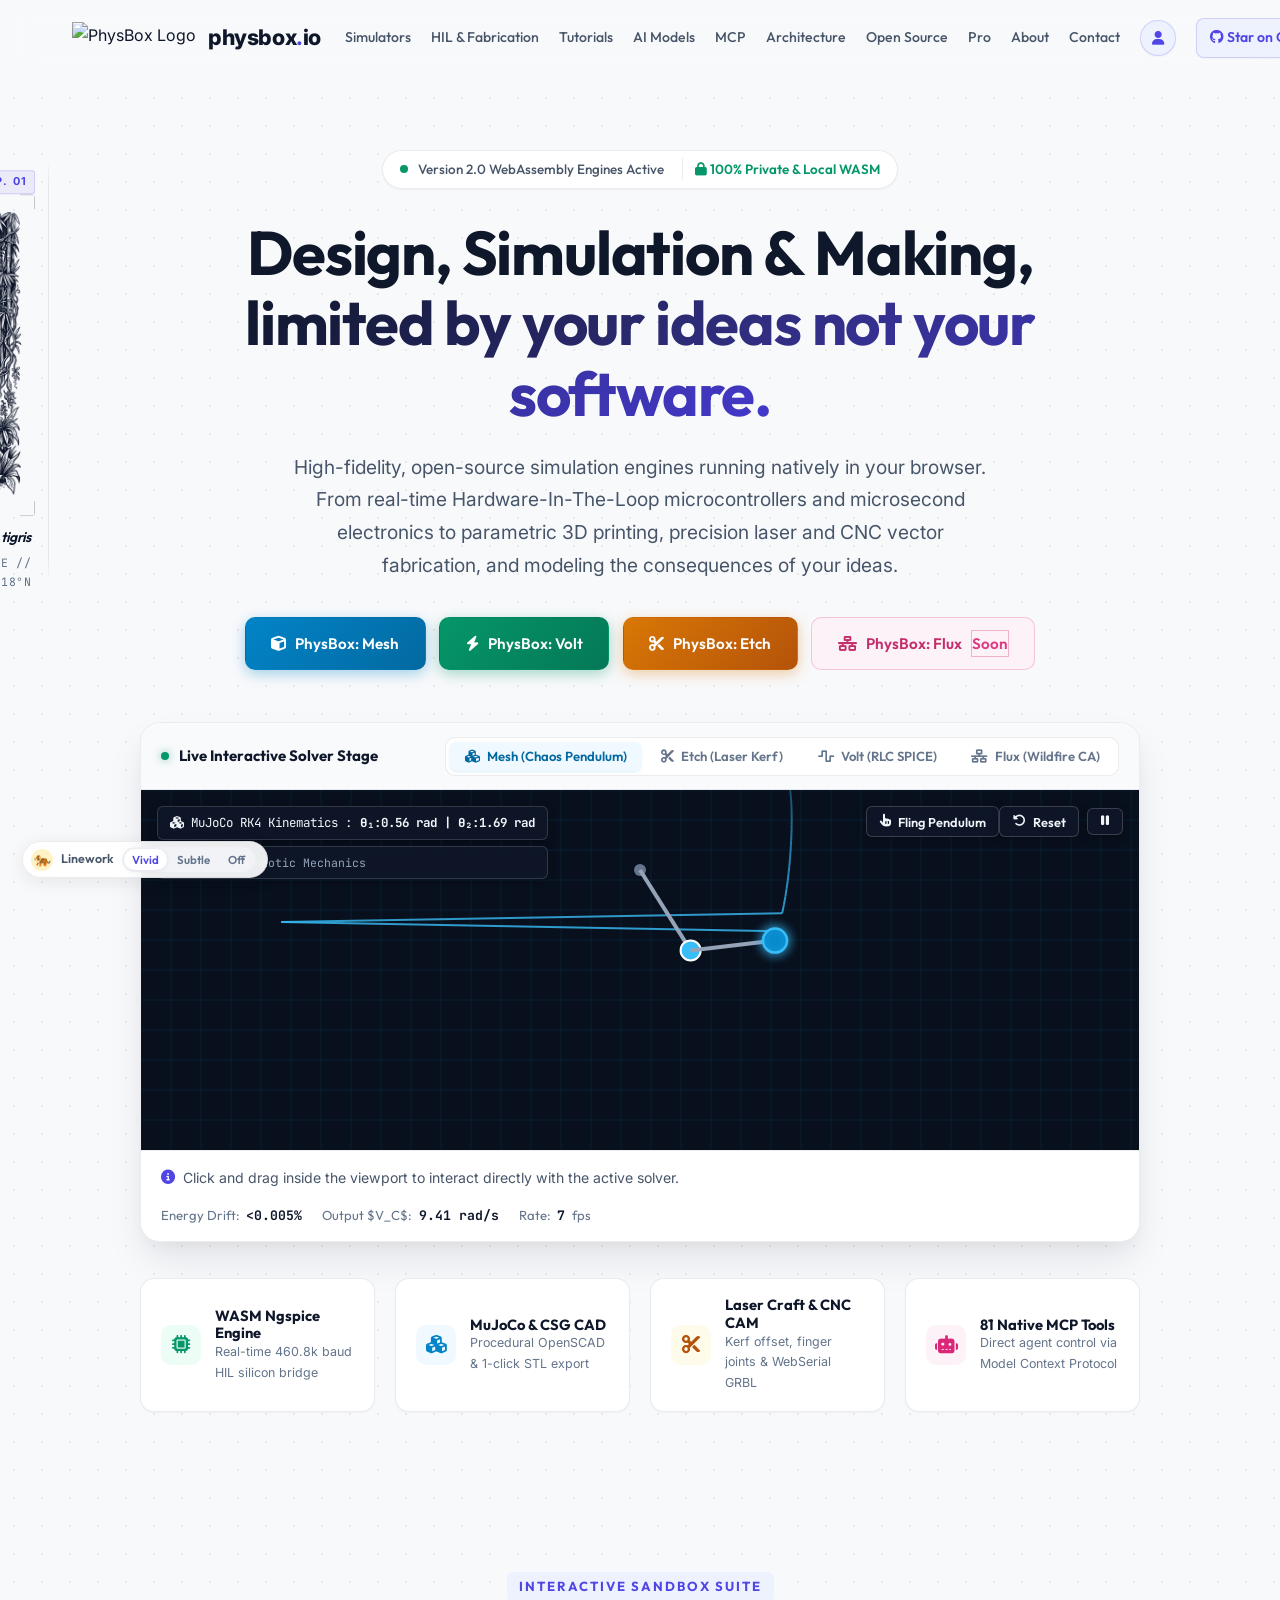
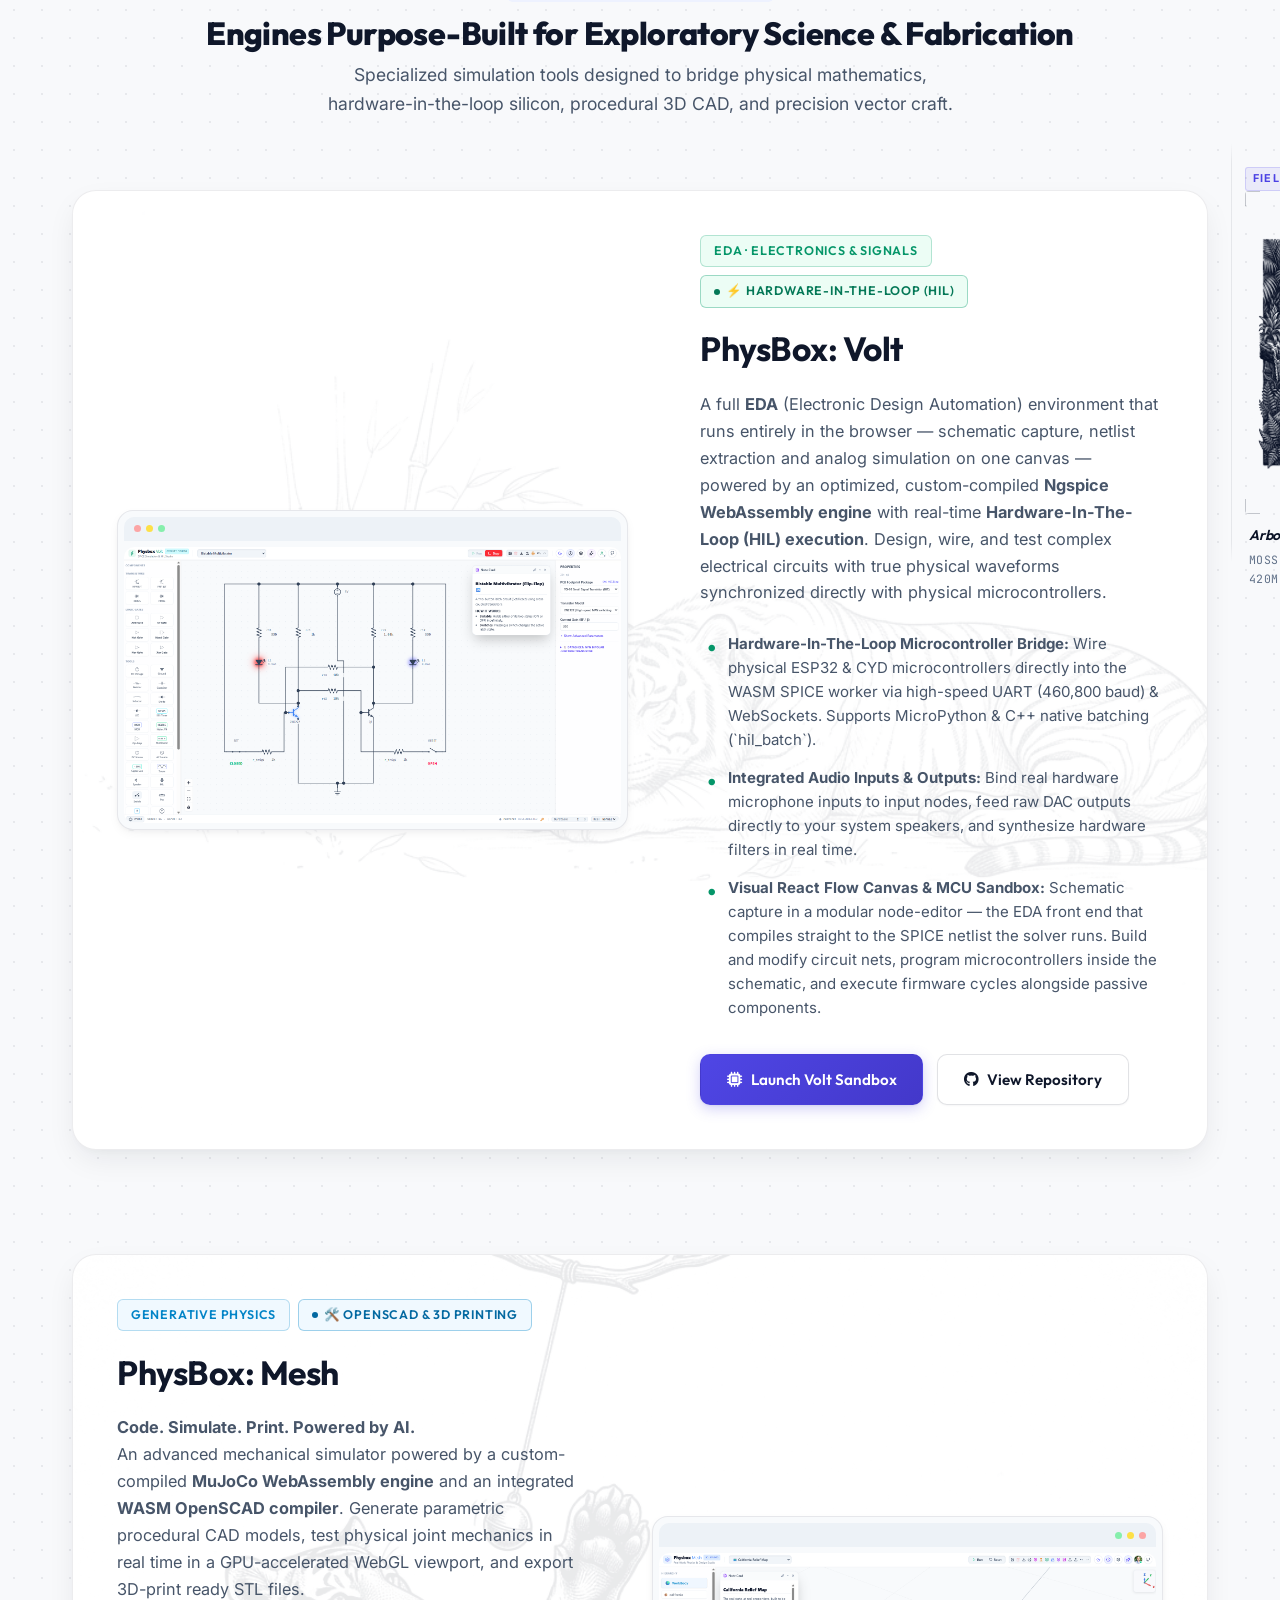
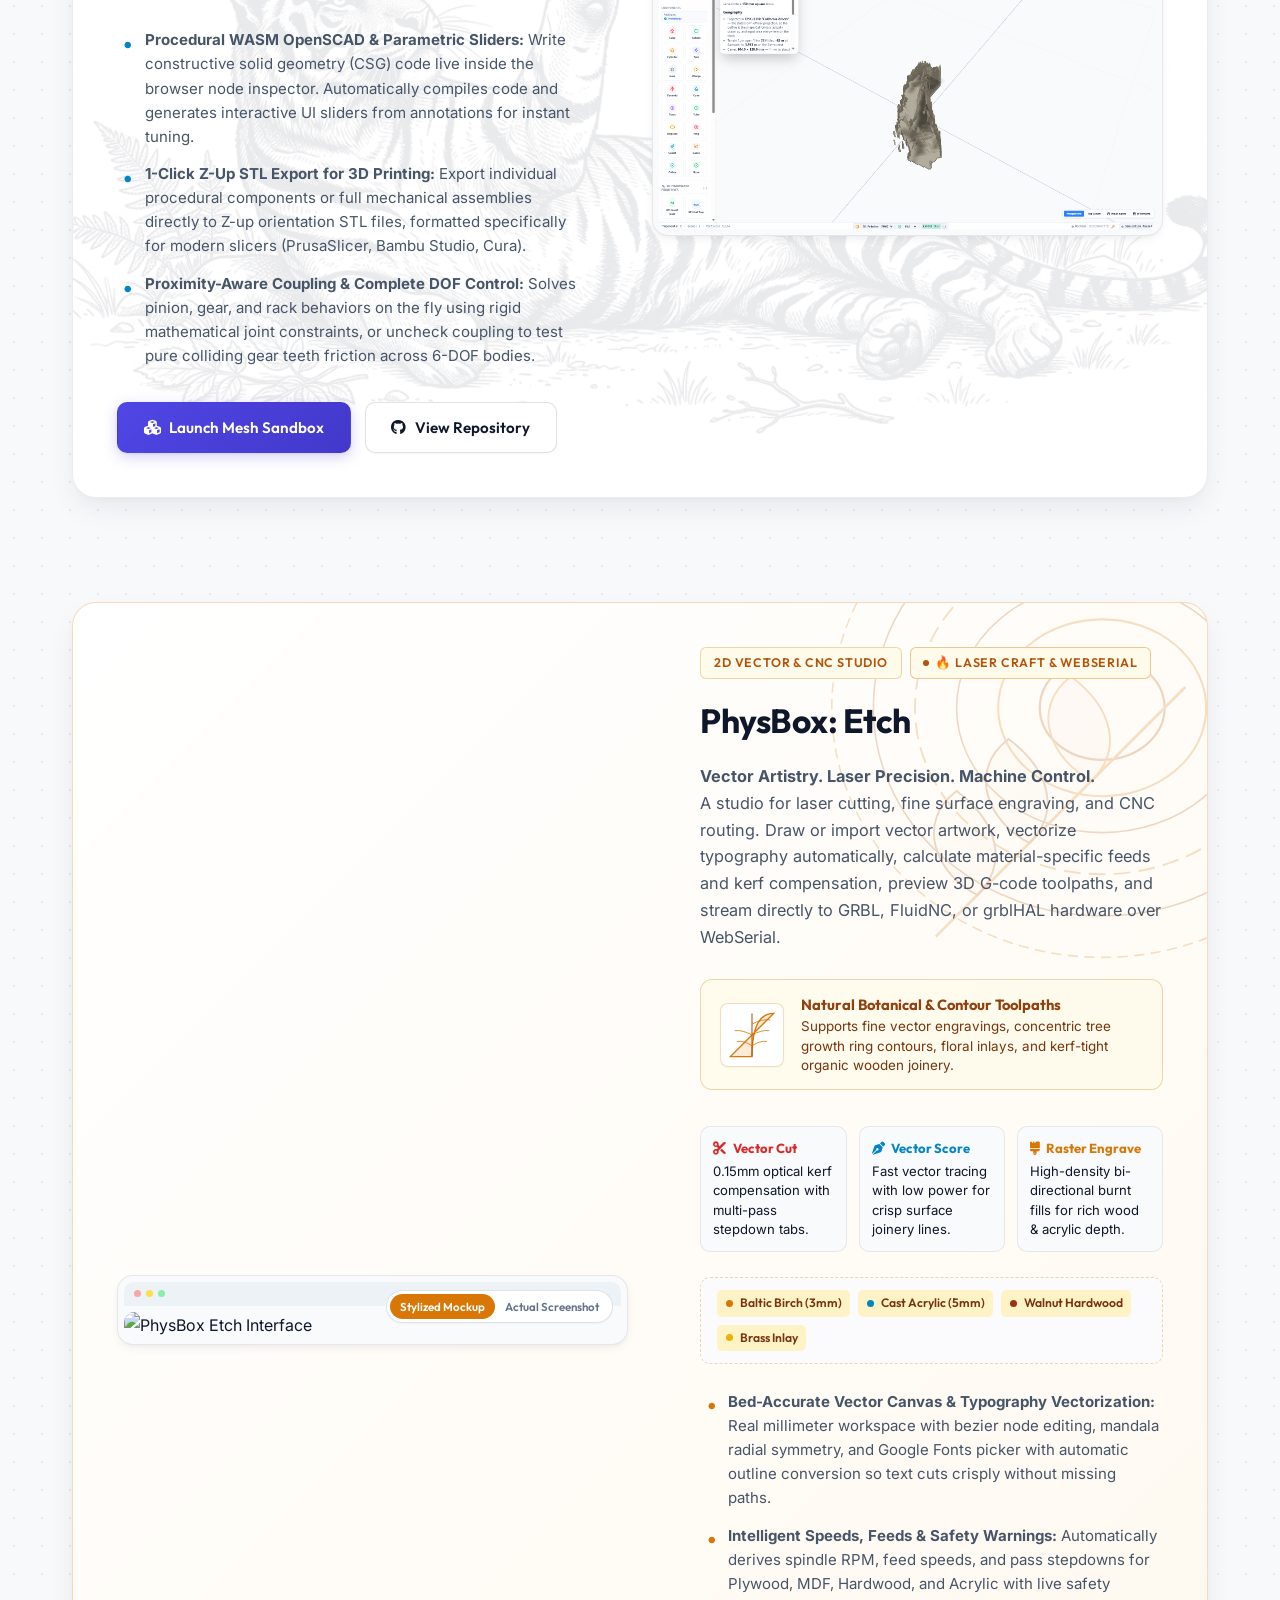
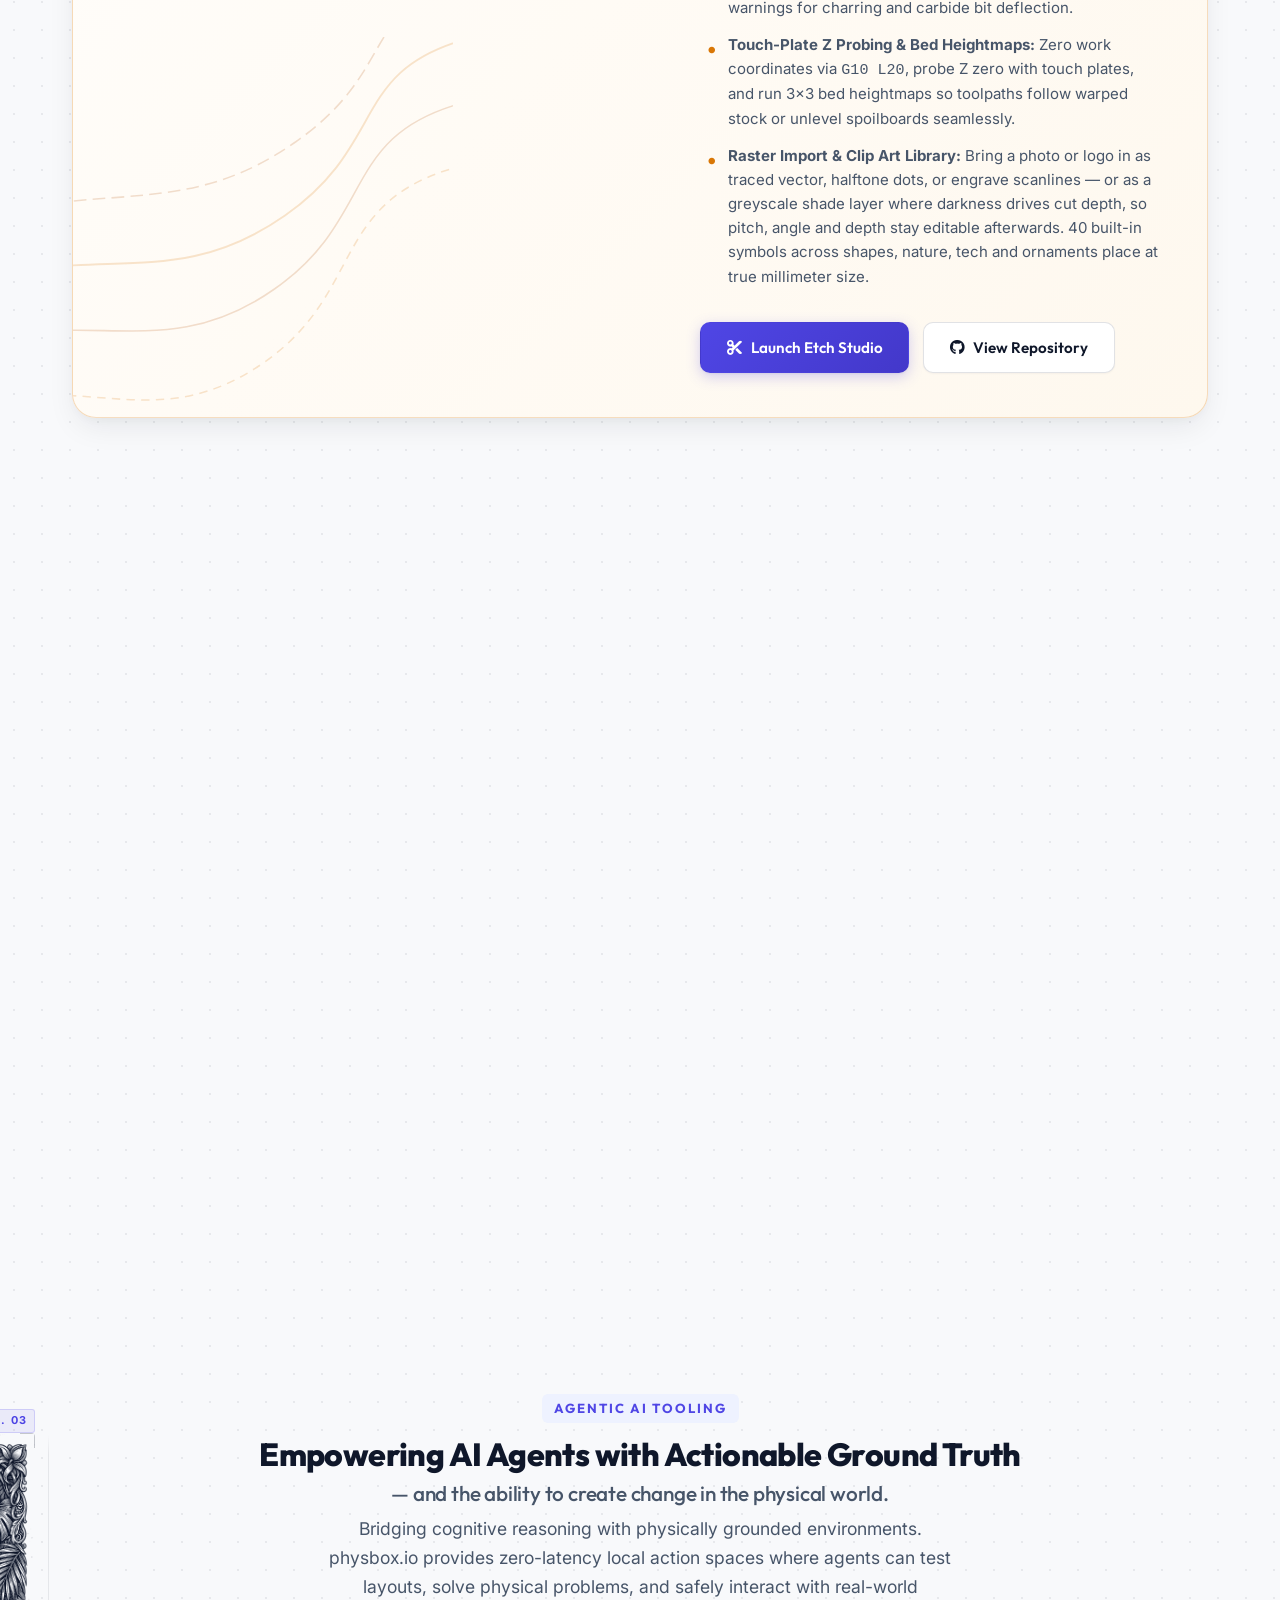
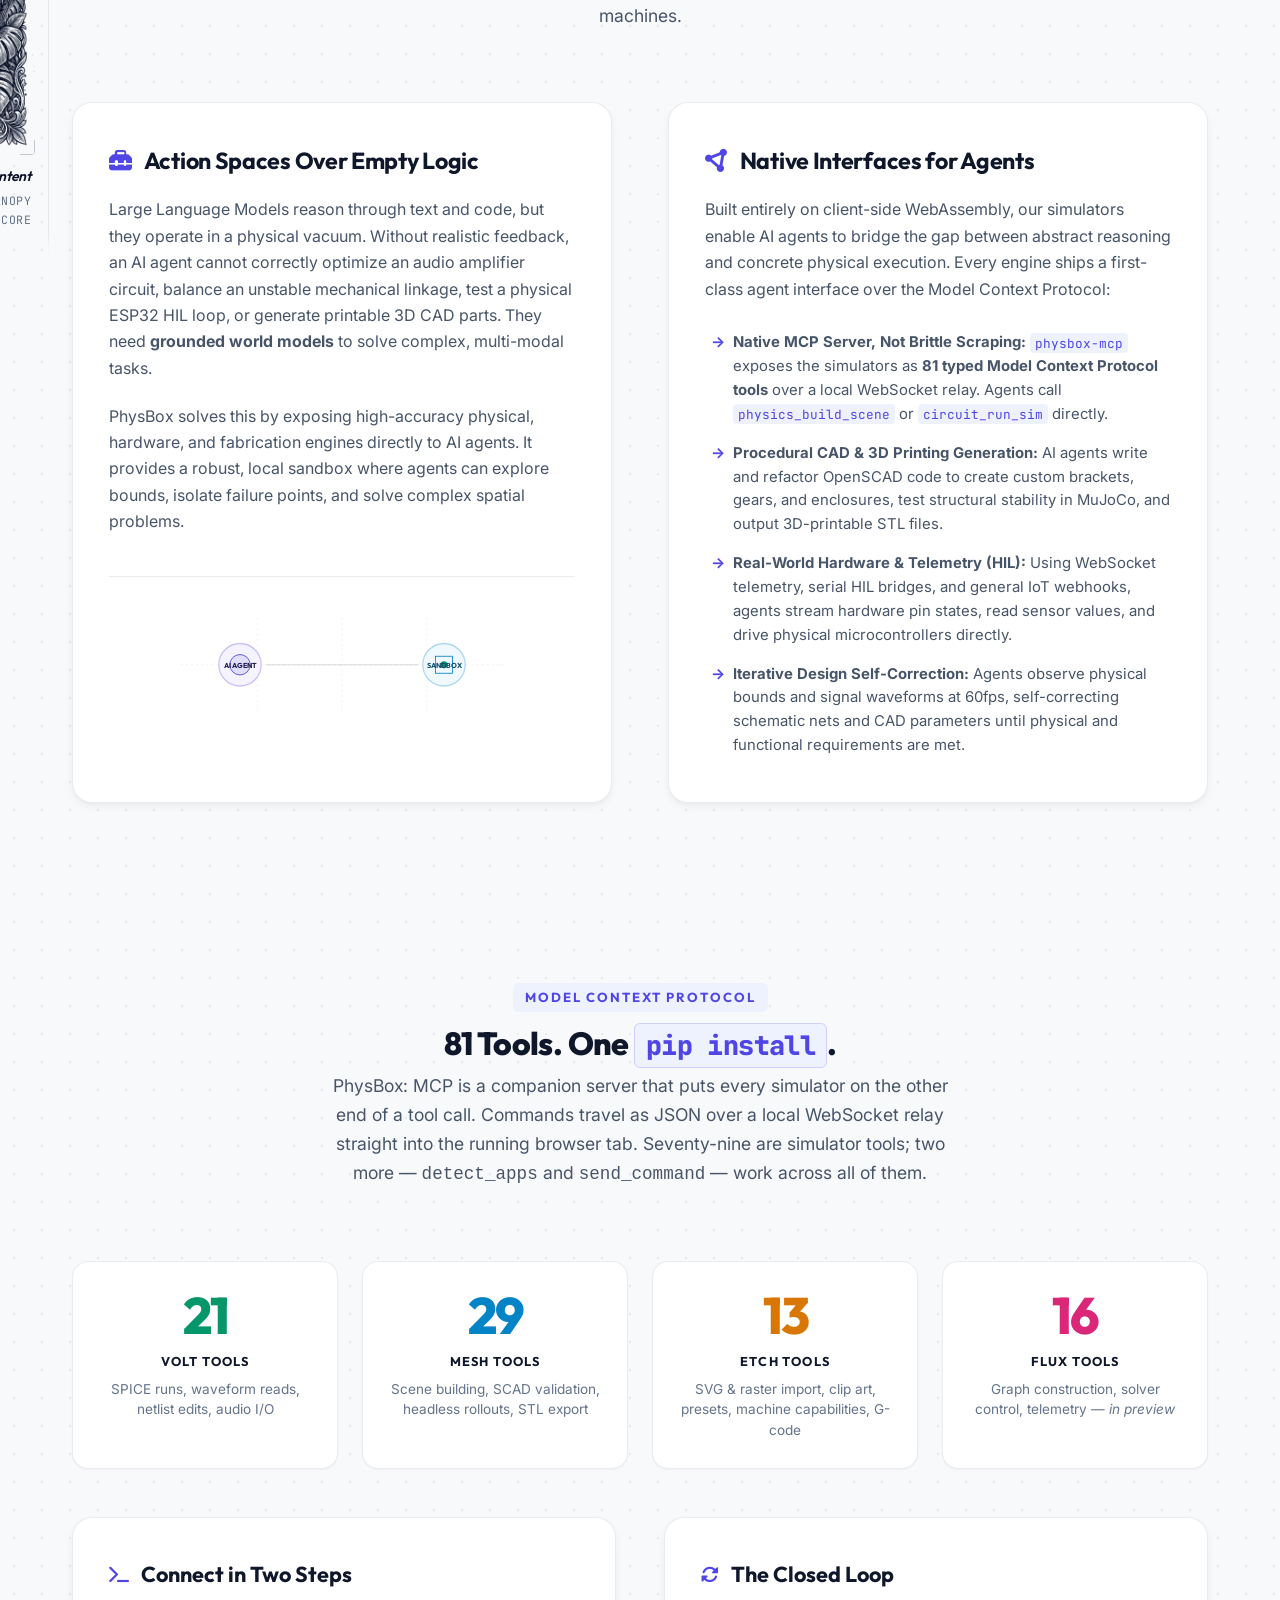
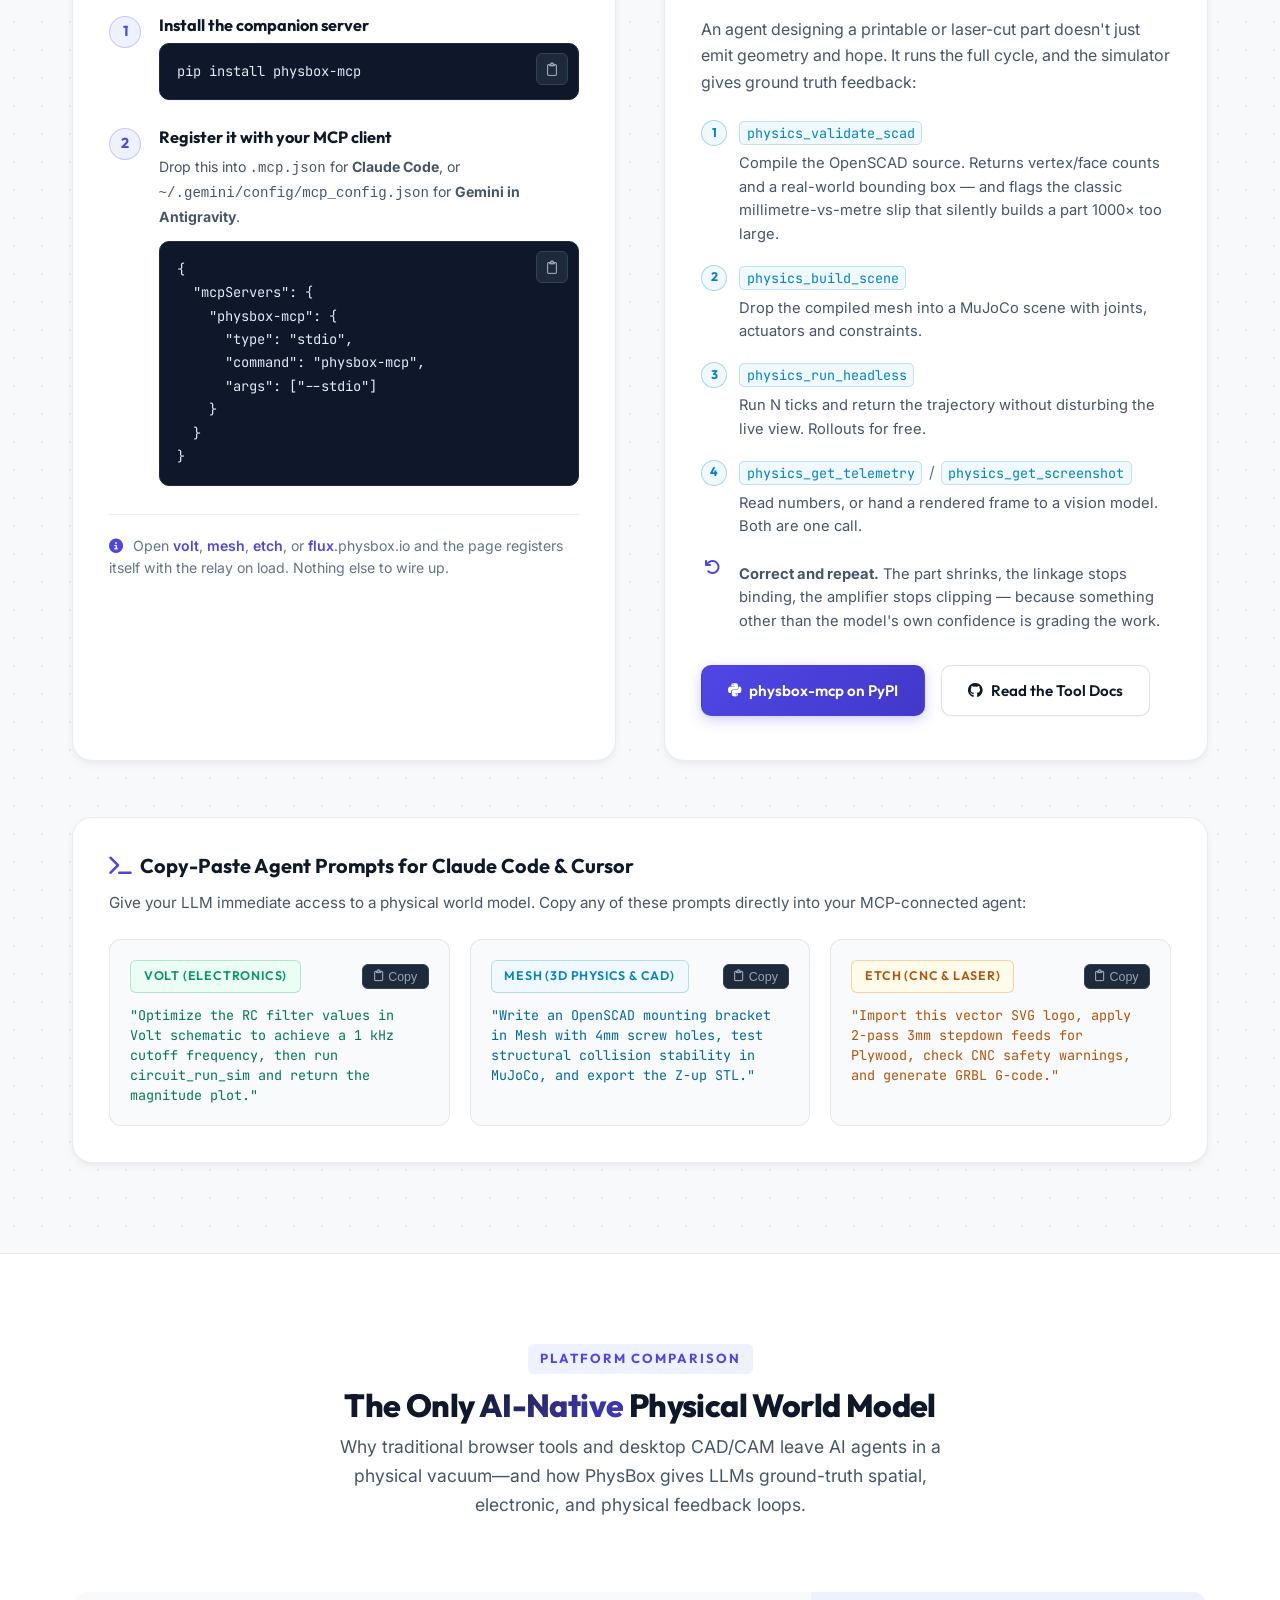
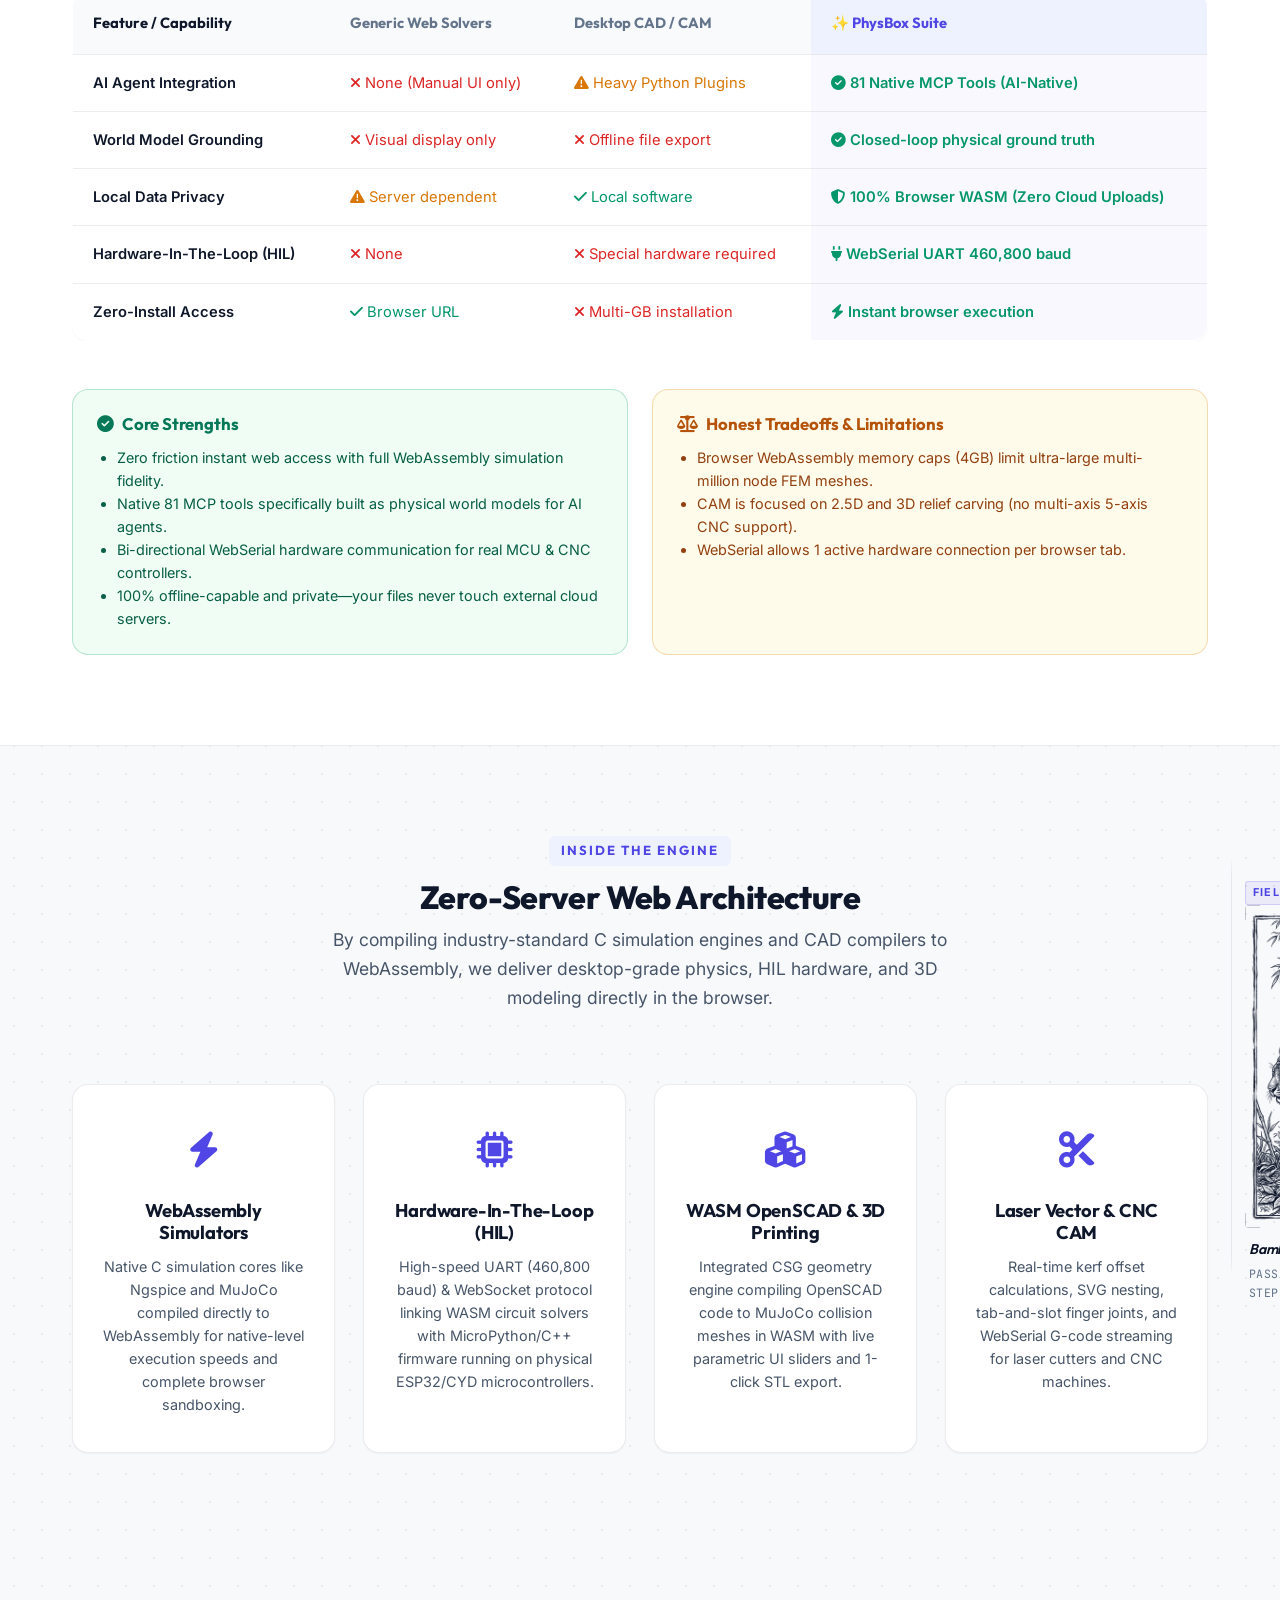
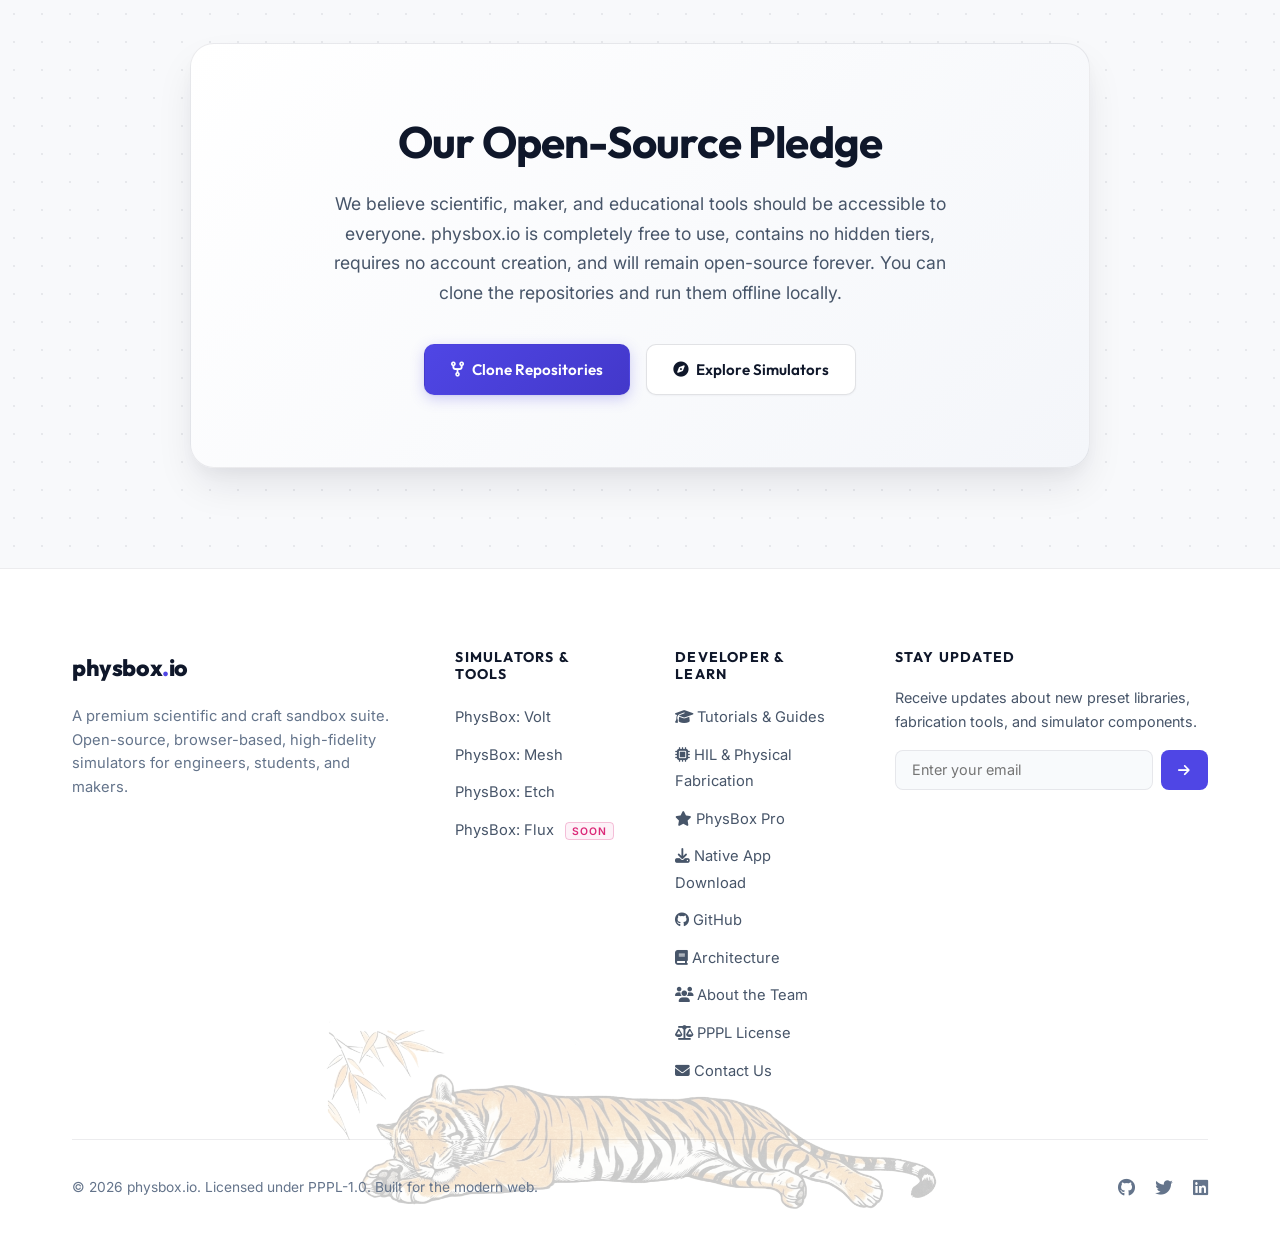
==== commit 913be5ab: "Add hand-drawn tiger illustrations and mobile navigation system - Introduce vintage woodcut / ink ti" ====
--- a/index.html
+++ b/index.html
@@ -91,11 +91,77 @@
                 class="fab fa-github"></i> Star on GitHub</a></li>
         </ul>
       </nav>
+      <!-- Mobile Hamburger Toggle Button -->
+      <button class="mobile-menu-btn" id="mobile-menu-btn" aria-label="Toggle Navigation Menu" aria-expanded="false" aria-controls="mobile-nav-drawer">
+        <span class="hamburger-bar"></span>
+        <span class="hamburger-bar"></span>
+        <span class="hamburger-bar"></span>
+      </button>
     </div>
   </header>
 
+  <!-- Mobile Navigation Drawer -->
+  <div class="mobile-nav-drawer" id="mobile-nav-drawer" aria-hidden="true">
+    <div class="mobile-nav-backdrop" id="mobile-nav-backdrop"></div>
+    <div class="mobile-nav-panel">
+      <div class="mobile-nav-header">
+        <span class="mobile-nav-brand">Navigation</span>
+        <button type="button" class="mobile-nav-close" id="mobile-nav-close" aria-label="Close menu">
+          <i class="fas fa-xmark"></i>
+        </button>
+      </div>
+      <div class="mobile-nav-scroll">
+        <ul class="mobile-nav-list">
+          <li class="mobile-nav-section-title">Simulators</li>
+          <li><a href="#suite" class="mobile-nav-link" data-close-drawer><i class="fas fa-layer-group"></i> All Simulators</a></li>
+          <li><a href="https://volt.physbox.io" target="_blank" class="mobile-nav-link"><i class="fas fa-microchip" style="color: var(--circuit-color);"></i> PhysBox: Volt</a></li>
+          <li><a href="https://mesh.physbox.io" target="_blank" class="mobile-nav-link"><i class="fas fa-cube" style="color: var(--physics-color);"></i> PhysBox: Mesh</a></li>
+          <li><a href="https://etch.physbox.io" target="_blank" class="mobile-nav-link"><i class="fas fa-scissors" style="color: var(--etch-color);"></i> PhysBox: Etch</a></li>
+          <li><a href="https://flux.physbox.io" target="_blank" class="mobile-nav-link"><i class="fas fa-network-wired" style="color: var(--process-color);"></i> PhysBox: Flux</a></li>
+
+          <li class="mobile-nav-section-title">Documentation & Guides</li>
+          <li><a href="hardware.html" class="mobile-nav-link"><i class="fas fa-microchip"></i> HIL & Fabrication</a></li>
+          <li><a href="tutorials.html" class="mobile-nav-link"><i class="fas fa-graduation-cap"></i> Tutorials</a></li>
+          <li><a href="#ai-models" class="mobile-nav-link" data-close-drawer><i class="fas fa-robot"></i> AI Models</a></li>
+          <li><a href="#mcp" class="mobile-nav-link" data-close-drawer><i class="fas fa-plug"></i> 81 Native MCP Tools</a></li>
+          <li><a href="#tech" class="mobile-nav-link" data-close-drawer><i class="fas fa-bolt"></i> Architecture</a></li>
+          <li><a href="#pledge" class="mobile-nav-link" data-close-drawer><i class="fas fa-heart"></i> Open Source</a></li>
+
+          <li class="mobile-nav-section-title">Account & Suite</li>
+          <li><a href="pro.html" class="mobile-nav-link"><i class="fas fa-star" style="color: var(--primary);"></i> PhysBox Pro</a></li>
+          <li><a href="download.html" class="mobile-nav-link"><i class="fas fa-download"></i> Downloads</a></li>
+          <li><a href="history.html" class="mobile-nav-link"><i class="fas fa-clock-rotate-left"></i> Job History</a></li>
+          <li><a href="about.html" class="mobile-nav-link"><i class="fas fa-users"></i> About</a></li>
+          <li><a href="contact.html" class="mobile-nav-link"><i class="fas fa-envelope"></i> Contact</a></li>
+        </ul>
+        <div class="mobile-nav-footer">
+          <a href="https://github.com/physbox-io" target="_blank" class="btn btn-primary" style="width: 100%; justify-content: center;">
+            <i class="fab fa-github"></i> Star on GitHub
+          </a>
+        </div>
+      </div>
+    </div>
+  </div>
+
   <!-- Hero Section -->
   <section class="hero">
+    <!-- Margin Illustration: Fig 01 (Left) -->
+    <aside class="tiger-margin-wing tiger-margin-left reveal delay-300" style="top: 160px;" aria-label="Field Illustration - Prowling Tiger">
+      <div class="tiger-guide-rail"></div>
+      <div class="tiger-card">
+        <div class="tiger-badge-row">
+          <span class="tiger-badge">FIELD EXP. 01</span>
+        </div>
+        <div class="tiger-img-wrap">
+          <img src="assets/tigers/tiger-prowl-left.png" alt="Hand-drawn sketch of a prowling tiger amidst jungle vines" class="tiger-art" loading="lazy">
+        </div>
+        <div class="tiger-meta">
+          <span class="tiger-sci-name">Panthera tigris</span>
+          <span class="tiger-desc">PROWLING STRIDE // CANOPY 18°N</span>
+        </div>
+      </div>
+    </aside>
+
     <div class="container">
       <div class="hero-badge reveal">
         <span class="dot"></span>
@@ -267,6 +333,23 @@
 
   <!-- Showcase Section -->
   <section class="showcase" id="suite">
+    <!-- Margin Illustration: Fig 02 (Right) -->
+    <aside class="tiger-margin-wing tiger-margin-right reveal delay-200" style="top: 260px;" aria-label="Field Illustration - Arboreal Rest">
+      <div class="tiger-guide-rail"></div>
+      <div class="tiger-card">
+        <div class="tiger-badge-row">
+          <span class="tiger-badge">FIELD EXP. 02</span>
+        </div>
+        <div class="tiger-img-wrap">
+          <img src="assets/tigers/tiger-rest-right.png" alt="Hand-drawn sketch of a tiger resting on a mossy branch" class="tiger-art" loading="lazy">
+        </div>
+        <div class="tiger-meta">
+          <span class="tiger-sci-name">Arboreal equilibrium</span>
+          <span class="tiger-desc">MOSS BOUGH // ELEV. 420M</span>
+        </div>
+      </div>
+    </aside>
+
     <div class="container">
 
       <div class="section-header reveal">
@@ -279,6 +362,8 @@
 
         <!-- 1. PhysBox: Volt -->
         <div class="sim-item circuit-item reveal">
+          <!-- Sparse Background Illustration -->
+          <img src="assets/tigers/volt-tiger-bg.png" alt="" class="circuit-tiger-bg" aria-hidden="true" loading="lazy">
           <div class="sim-mockup-wrapper circuit-mockup-wrapper" id="wrapper-circuit">
             <div class="mockup-header">
               <span class="mockup-dot"></span>
@@ -317,6 +402,8 @@
 
         <!-- 2. PhysBox: Mesh -->
         <div class="sim-item physics-item reveal">
+          <!-- Sparse Background Illustration: Tiger swiping hanging pendulum ball -->
+          <img src="assets/tigers/mesh-tiger-bg.png" alt="" class="physics-tiger-bg" aria-hidden="true" loading="lazy">
           <div class="sim-mockup-wrapper physics-mockup-wrapper" id="wrapper-physics">
             <div class="mockup-header">
               <span class="mockup-dot"></span>
@@ -507,6 +594,23 @@
 
   <!-- AI World Models Section -->
   <section class="ai-agents" id="ai-models">
+    <!-- Margin Illustration: Fig 03 (Left) -->
+    <aside class="tiger-margin-wing tiger-margin-left reveal delay-200" style="top: 130px;" aria-label="Field Illustration - Focused Tiger Gaze">
+      <div class="tiger-guide-rail"></div>
+      <div class="tiger-card">
+        <div class="tiger-badge-row">
+          <span class="tiger-badge">FIELD EXP. 03</span>
+        </div>
+        <div class="tiger-img-wrap">
+          <img src="assets/tigers/tiger-portrait-left.png" alt="Hand-drawn sketch of a tiger face emerging through monstera leaves" class="tiger-art" loading="lazy">
+        </div>
+        <div class="tiger-meta">
+          <span class="tiger-sci-name">Piercing intent</span>
+          <span class="tiger-desc">MONSTERA ARCH // CANOPY CORE</span>
+        </div>
+      </div>
+    </aside>
+
     <div class="container">
       <div class="section-header reveal">
         <span class="section-tag">Agentic AI Tooling</span>
@@ -828,6 +932,23 @@
 
   <!-- Technical Details / Architecture -->
   <section class="tech-stack" id="tech">
+    <!-- Margin Illustration: Fig 04 (Right) -->
+    <aside class="tiger-margin-wing tiger-margin-right reveal delay-200" style="top: 110px;" aria-label="Field Illustration - Bamboo Kinematics">
+      <div class="tiger-guide-rail"></div>
+      <div class="tiger-card">
+        <div class="tiger-badge-row">
+          <span class="tiger-badge">FIELD EXP. 04</span>
+        </div>
+        <div class="tiger-img-wrap">
+          <img src="assets/tigers/tiger-bamboo-right.png" alt="Hand-drawn sketch of a tiger stepping stealthily through bamboo stalks" class="tiger-art" loading="lazy">
+        </div>
+        <div class="tiger-meta">
+          <span class="tiger-sci-name">Bamboo kinematics</span>
+          <span class="tiger-desc">PASSAGE // GROVE STEPPER</span>
+        </div>
+      </div>
+    </aside>
+
     <div class="container">
       <div class="section-header reveal">
         <span class="section-tag">Inside The Engine</span>
@@ -924,6 +1045,8 @@
       </div>
 
       <div class="footer-bottom">
+        <!-- Sparse & Faint Orange, Black & White Woodcut Tiger in Bottom Navbar -->
+        <img src="assets/tigers/footer-tiger-color.png" alt="" class="footer-navbar-tiger" aria-hidden="true" loading="lazy">
         <p class="footer-copy">&copy; 2026 physbox.io. Licensed under PPPL-1.0. Built for the modern web.</p>
         <div class="footer-social">
           <a href="https://github.com/physbox-io" target="_blank" class="social-link" id="social-link-github"><i
@@ -1033,6 +1156,17 @@
     </div>
   </div>
 
+  <!-- Experimental Tiger Linework Mode Selector (Unstructured.io Style) -->
+  <aside class="tiger-control-pill" id="tiger-control-pill" title="Experimental Margin Linework Mode">
+    <span class="tiger-control-icon">🐅</span>
+    <span>Linework</span>
+    <div class="tiger-control-btns" role="group" aria-label="Tiger Linework Style">
+      <button type="button" class="tiger-btn-mode active" data-mode="vivid" title="Full hand-drawn contrast">Vivid</button>
+      <button type="button" class="tiger-btn-mode" data-mode="subtle" title="Subtle ambient watermark">Subtle</button>
+      <button type="button" class="tiger-btn-mode" data-mode="off" title="Hide margin illustrations">Off</button>
+    </div>
+  </aside>
+
   <!-- Scripts -->
   <script src="app.js"></script>
   <script src="auth.js"></script>
--- a/styles.css
+++ b/styles.css
@@ -80,6 +80,7 @@
   font-family: var(--font-body);
   color: var(--text-primary);
   overflow-x: hidden;
+  max-width: 100%;
   -webkit-font-smoothing: antialiased;
   -moz-osx-font-smoothing: grayscale;
 }
@@ -91,6 +92,9 @@
   background-color: var(--bg-body);
   background-image: radial-gradient(rgba(15, 23, 42, 0.07) 1px, transparent 1px);
   background-size: 28px 28px;
+  overflow-x: hidden;
+  width: 100%;
+  max-width: 100%;
 }
 
 /* Subtle Ambient Canvas Background */
@@ -302,11 +306,219 @@
   box-shadow: 0 4px 12px rgba(79, 70, 229, 0.25) !important;
 }
 
+/* ==========================================================================
+   Mobile Navigation Hamburger & Slide Drawer
+   ========================================================================== */
+.mobile-menu-btn {
+  display: none;
+  background: #ffffff;
+  border: 1px solid var(--border-color);
+  border-radius: 10px;
+  width: 42px;
+  height: 42px;
+  padding: 10px 8px;
+  cursor: pointer;
+  flex-direction: column;
+  justify-content: space-between;
+  align-items: center;
+  transition: all 0.25s ease;
+  box-shadow: var(--shadow-sm);
+  z-index: 105;
+}
+
+.mobile-menu-btn:hover {
+  background: var(--bg-surface-subtle);
+  border-color: var(--border-color-hover);
+}
+
+.hamburger-bar {
+  display: block;
+  width: 22px;
+  height: 2px;
+  background-color: var(--text-primary);
+  border-radius: 2px;
+  transition: all 0.3s cubic-bezier(0.16, 1, 0.3, 1);
+  transform-origin: center;
+}
+
+.mobile-menu-btn.is-open .hamburger-bar:nth-child(1) {
+  transform: translateY(8px) rotate(45deg);
+}
+
+.mobile-menu-btn.is-open .hamburger-bar:nth-child(2) {
+  opacity: 0;
+  transform: scaleX(0);
+}
+
+.mobile-menu-btn.is-open .hamburger-bar:nth-child(3) {
+  transform: translateY(-8px) rotate(-45deg);
+}
+
+/* Mobile Navigation Drawer Overlay */
+.mobile-nav-drawer {
+  position: fixed;
+  inset: 0;
+  z-index: 300;
+  display: none;
+}
+
+.mobile-nav-drawer.is-open {
+  display: block;
+}
+
+.mobile-nav-backdrop {
+  position: absolute;
+  inset: 0;
+  background: rgba(15, 23, 42, 0.45);
+  backdrop-filter: blur(8px);
+  -webkit-backdrop-filter: blur(8px);
+  opacity: 0;
+  transition: opacity 0.3s ease;
+}
+
+.mobile-nav-drawer.is-open .mobile-nav-backdrop {
+  opacity: 1;
+}
+
+.mobile-nav-panel {
+  position: absolute;
+  top: 0;
+  right: 0;
+  bottom: 0;
+  width: min(85vw, 360px);
+  background: #ffffff;
+  box-shadow: -10px 0 30px rgba(15, 23, 42, 0.15);
+  display: flex;
+  flex-direction: column;
+  transform: translateX(100%);
+  transition: transform 0.35s cubic-bezier(0.16, 1, 0.3, 1);
+  overflow: hidden;
+  z-index: 1;
+}
+
+.mobile-nav-drawer.is-open .mobile-nav-panel {
+  transform: translateX(0);
+}
+
+.mobile-nav-header {
+  display: flex;
+  justify-content: space-between;
+  align-items: center;
+  padding: 1.25rem 1.5rem;
+  border-bottom: 1px solid var(--border-color);
+  background: #f8fafc;
+}
+
+.mobile-nav-brand {
+  font-family: var(--font-header);
+  font-weight: 700;
+  font-size: 1.1rem;
+  color: var(--text-primary);
+}
+
+.mobile-nav-close {
+  background: #ffffff;
+  border: 1px solid var(--border-color);
+  border-radius: 8px;
+  width: 36px;
+  height: 36px;
+  display: flex;
+  align-items: center;
+  justify-content: center;
+  color: var(--text-secondary);
+  font-size: 1.1rem;
+  cursor: pointer;
+  transition: all 0.2s ease;
+}
+
+.mobile-nav-close:hover {
+  background: var(--bg-surface-subtle);
+  color: var(--text-primary);
+}
+
+.mobile-nav-scroll {
+  flex: 1;
+  overflow-y: auto;
+  padding: 1rem 1.25rem 2rem;
+  -webkit-overflow-scrolling: touch;
+}
+
+.mobile-nav-list {
+  list-style: none;
+  padding: 0;
+  margin: 0;
+  display: flex;
+  flex-direction: column;
+  gap: 0.25rem;
+}
+
+.mobile-nav-section-title {
+  font-family: var(--font-header);
+  font-size: 0.72rem;
+  font-weight: 700;
+  text-transform: uppercase;
+  letter-spacing: 1.2px;
+  color: var(--text-muted);
+  margin: 1.25rem 0 0.5rem 0.5rem;
+}
+
+.mobile-nav-section-title:first-child {
+  margin-top: 0.25rem;
+}
+
+.mobile-nav-link {
+  display: flex;
+  align-items: center;
+  gap: 0.75rem;
+  padding: 0.75rem 0.85rem;
+  border-radius: 8px;
+  font-family: var(--font-header);
+  font-size: 0.95rem;
+  font-weight: 500;
+  color: var(--text-primary);
+  text-decoration: none;
+  transition: all 0.2s ease;
+}
+
+.mobile-nav-link i {
+  width: 20px;
+  text-align: center;
+  color: var(--text-secondary);
+  font-size: 0.95rem;
+}
+
+.mobile-nav-link:hover,
+.mobile-nav-link:active {
+  background: var(--bg-surface-subtle);
+  color: var(--primary);
+}
+
+.mobile-nav-link:hover i {
+  color: var(--primary);
+}
+
+.mobile-nav-footer {
+  margin-top: 1.5rem;
+  padding-top: 1.25rem;
+  border-top: 1px solid var(--border-color);
+}
+
+/* Section Horizontal Overflow Containment */
+.hero,
+.showcase,
+.ai-agents,
+.mcp-section,
+.comparison-section,
+.tech-stack,
+.open-source-pledge {
+  position: relative;
+  overflow-x: clip;
+}
+
 /* Hero Section */
 .hero {
   padding-top: 150px;
   padding-bottom: 70px;
-  position: relative;
   text-align: center;
 }
 
@@ -1007,6 +1219,52 @@
 .etch-item .sim-features li::before { color: var(--etch-color); }
 .process-item .sim-features li::before { color: var(--process-color); }
 
+/* PhysBox: Volt & Mesh Sparse & Faint Background Tigers (Full Section Watermarks) */
+.circuit-item,
+.physics-item {
+  position: relative;
+  overflow: hidden;
+}
+
+.circuit-tiger-bg,
+.physics-tiger-bg {
+  position: absolute;
+  inset: 0;
+  width: 100%;
+  height: 100%;
+  object-fit: cover;
+  pointer-events: none;
+  z-index: 0;
+  mix-blend-mode: multiply;
+  user-select: none;
+  transition: opacity 0.4s ease, transform 0.6s cubic-bezier(0.16, 1, 0.3, 1);
+}
+
+.circuit-tiger-bg {
+  object-position: center 65%;
+  opacity: 0.085;
+}
+
+.physics-tiger-bg {
+  direction: ltr;
+  object-position: center 42%;
+  opacity: 0.095;
+}
+
+.circuit-item:hover .circuit-tiger-bg,
+.physics-item:hover .physics-tiger-bg {
+  opacity: 0.18;
+  transform: scale(1.025);
+}
+
+.circuit-item .sim-content,
+.circuit-item .sim-mockup-wrapper,
+.physics-item .sim-content,
+.physics-item .sim-mockup-wrapper {
+  position: relative;
+  z-index: 1;
+}
+
 /* Laser / Etch Artisanal Section with Rich Natural Line Art */
 .etch-item {
   position: relative;
@@ -1684,6 +1942,7 @@
   border-top: 1px solid var(--border-color);
   position: relative;
   background-color: #ffffff;
+  overflow: hidden;
 }
 
 .footer-grid {
@@ -1691,6 +1950,8 @@
   grid-template-columns: 2fr 1fr 1fr 1.5fr;
   gap: 3.5rem;
   margin-bottom: 3.5rem;
+  position: relative;
+  z-index: 1;
 }
 
 .footer-brand {
@@ -1787,21 +2048,51 @@
 }
 
 .footer-bottom {
+  position: relative;
   display: flex;
   justify-content: space-between;
   align-items: center;
   padding-top: 2rem;
+  padding-bottom: 0.5rem;
   border-top: 1px solid var(--border-color);
+  min-height: 72px;
+}
+
+/* Sparse & Faint Orange, Black & White Woodcut Tiger in Bottom Navbar */
+.footer-navbar-tiger {
+  position: absolute;
+  left: 50%;
+  bottom: -4px;
+  transform: translateX(-50%);
+  width: clamp(340px, 50vw, 720px);
+  max-width: 90%;
+  height: auto;
+  opacity: 0.22;
+  mix-blend-mode: multiply;
+  pointer-events: none;
+  user-select: none;
+  z-index: 0;
+  transition: opacity 0.4s ease, transform 0.5s cubic-bezier(0.16, 1, 0.3, 1);
+}
+
+.footer-bottom:hover .footer-navbar-tiger,
+footer:hover .footer-navbar-tiger {
+  opacity: 0.36;
+  transform: translateX(-50%) scale(1.02);
 }
 
 .footer-copy {
   font-size: 0.86rem;
   color: var(--text-muted);
+  position: relative;
+  z-index: 1;
 }
 
 .footer-social {
   display: flex;
   gap: 1.25rem;
+  position: relative;
+  z-index: 1;
 }
 
 .social-link {
@@ -2721,23 +3012,77 @@
 @media (max-width: 768px) {
   .container {
     padding: 0 1.25rem;
+    max-width: 100%;
+    box-sizing: border-box;
   }
   header .container {
     height: 64px;
   }
   nav {
     display: none;
+  }
+  .mobile-menu-btn {
+    display: flex;
   }
   .hero {
     padding-top: 120px;
     padding-bottom: 50px;
   }
+  .hero-badge {
+    flex-wrap: wrap;
+    justify-content: center;
+    max-width: 100%;
+    text-align: center;
+    border-radius: 14px;
+    padding: 0.55rem 0.85rem;
+    font-size: 0.78rem;
+    line-height: 1.45;
+  }
+  .hero-badge span[style*="border-left"] {
+    border-left: none !important;
+    padding-left: 0 !important;
+    margin-left: 0 !important;
+    display: block;
+    width: 100%;
+    margin-top: 0.2rem;
+  }
   .hero-title {
-    font-size: 2.5rem;
+    font-size: 2.35rem;
     letter-spacing: -0.8px;
+    word-break: break-word;
   }
   .hero-subtitle {
-    font-size: 1.05rem;
+    font-size: 1.02rem;
+  }
+  .hero-stage {
+    margin-top: 2.25rem;
+    border-radius: 14px;
+    max-width: 100%;
+  }
+  .hero-stage-header {
+    flex-direction: column;
+    align-items: stretch;
+    gap: 0.65rem;
+    padding: 0.75rem 1rem;
+  }
+  .stage-title-wrap {
+    justify-content: space-between;
+  }
+  .stage-tabs {
+    overflow-x: auto;
+    -webkit-overflow-scrolling: touch;
+    max-width: 100%;
+    flex-wrap: nowrap;
+    scrollbar-width: none;
+  }
+  .stage-tabs::-webkit-scrollbar {
+    display: none;
+  }
+  .stage-tab {
+    flex-shrink: 0;
+    white-space: nowrap;
+    padding: 0.35rem 0.75rem;
+    font-size: 0.78rem;
   }
   .stage-viewport {
     height: 280px;
@@ -2771,6 +3116,86 @@
   }
   .article-title {
     font-size: 1.85rem;
+  }
+  .clone-box {
+    min-width: 0;
+    max-width: 100%;
+  }
+  .clone-input {
+    min-width: 0;
+    font-size: 0.74rem;
+  }
+  .repo-actions {
+    flex-wrap: wrap;
+    width: 100%;
+  }
+  .mcp-prompts-showcase {
+    padding: 1.25rem !important;
+  }
+  .mcp-prompts-showcase code {
+    word-break: break-word;
+    overflow-wrap: anywhere;
+  }
+  .table-responsive {
+    max-width: 100%;
+    overflow-x: auto;
+    -webkit-overflow-scrolling: touch;
+  }
+}
+
+@media (max-width: 480px) {
+  .container {
+    padding: 0 1rem;
+  }
+  .hero-title {
+    font-size: 2rem;
+    letter-spacing: -0.5px;
+  }
+  .hero-subtitle {
+    font-size: 0.95rem;
+  }
+  .hero-ctas {
+    flex-direction: column;
+    width: 100%;
+    gap: 0.65rem;
+  }
+  .hero-ctas .btn {
+    width: 100%;
+    justify-content: center;
+  }
+  .section-title {
+    font-size: 1.85rem;
+  }
+  .section-subtitle {
+    font-size: 0.95rem;
+  }
+  .sim-item {
+    padding: 1.5rem 1rem;
+  }
+  .mcp-step {
+    flex-direction: column;
+    gap: 0.6rem;
+  }
+  .mcp-count-card {
+    padding: 1.25rem 1rem;
+  }
+  .modal-repo-card {
+    padding: 1rem;
+  }
+  .footer-bottom {
+    flex-direction: column-reverse;
+    gap: 1.25rem;
+    text-align: center;
+    padding-bottom: 1.5rem;
+  }
+  .footer-social {
+    justify-content: center;
+  }
+  .footer-navbar-tiger {
+    width: 95%;
+    max-width: 380px;
+    bottom: 0;
+    opacity: 0.18;
   }
 }
 
@@ -3534,3 +3959,308 @@
   gap: 14px;
   flex-wrap: wrap;
 }
+
+/* ==========================================================================
+   Hand-Drawn Tiger Margin System (Editorial Unstructured.io Aesthetic)
+   ========================================================================== */
+
+:root {
+  --tiger-opacity: 0.88;
+  --tiger-filter: contrast(1.04) brightness(0.98);
+}
+
+body[data-tiger-style="subtle"] {
+  --tiger-opacity: 0.38;
+  --tiger-filter: contrast(0.95) brightness(1.05);
+}
+
+body[data-tiger-style="off"] .tiger-margin-wing {
+  display: none !important;
+}
+
+/* Margin Wing Component */
+.tiger-margin-wing {
+  position: absolute;
+  width: clamp(210px, 16vw, 290px);
+  z-index: 2;
+  pointer-events: auto;
+  user-select: none;
+  opacity: var(--tiger-opacity);
+  filter: var(--tiger-filter);
+  transition: opacity 0.4s ease, transform 0.4s cubic-bezier(0.16, 1, 0.3, 1), filter 0.4s ease;
+}
+
+.tiger-margin-wing.tiger-margin-left {
+  right: calc(50% + 615px);
+  top: 155px;
+}
+
+.tiger-margin-wing.tiger-margin-right {
+  left: calc(50% + 615px);
+  top: 155px;
+}
+
+/* Card framing */
+.tiger-card {
+  position: relative;
+  display: flex;
+  flex-direction: column;
+  background: transparent;
+  padding: 0;
+  transition: transform 0.4s cubic-bezier(0.16, 1, 0.3, 1);
+}
+
+.tiger-margin-left .tiger-card:hover {
+  transform: translateX(4px);
+}
+
+.tiger-margin-right .tiger-card:hover {
+  transform: translateX(-4px);
+}
+
+/* Frame wrapper */
+.tiger-img-wrap {
+  position: relative;
+  width: 100%;
+  border-radius: 4px;
+  overflow: hidden;
+}
+
+/* Subtle corner technical brackets */
+.tiger-img-wrap::before,
+.tiger-img-wrap::after {
+  content: "";
+  position: absolute;
+  width: 14px;
+  height: 14px;
+  border-color: rgba(15, 23, 42, 0.18);
+  pointer-events: none;
+  z-index: 2;
+  transition: border-color 0.3s ease;
+}
+
+.tiger-margin-left .tiger-img-wrap::before {
+  top: 0;
+  right: 0;
+  border-top: 1.5px solid rgba(15, 23, 42, 0.22);
+  border-right: 1.5px solid rgba(15, 23, 42, 0.22);
+}
+
+.tiger-margin-left .tiger-img-wrap::after {
+  bottom: 0;
+  right: 0;
+  border-bottom: 1.5px solid rgba(15, 23, 42, 0.22);
+  border-right: 1.5px solid rgba(15, 23, 42, 0.22);
+}
+
+.tiger-margin-right .tiger-img-wrap::before {
+  top: 0;
+  left: 0;
+  border-top: 1.5px solid rgba(15, 23, 42, 0.22);
+  border-left: 1.5px solid rgba(15, 23, 42, 0.22);
+}
+
+.tiger-margin-right .tiger-img-wrap::after {
+  bottom: 0;
+  left: 0;
+  border-bottom: 1.5px solid rgba(15, 23, 42, 0.22);
+  border-left: 1.5px solid rgba(15, 23, 42, 0.22);
+}
+
+.tiger-margin-wing:hover .tiger-img-wrap::before,
+.tiger-margin-wing:hover .tiger-img-wrap::after {
+  border-color: var(--primary);
+}
+
+.tiger-art {
+  display: block;
+  width: 100%;
+  height: auto;
+  pointer-events: none;
+  mix-blend-mode: multiply;
+  transition: transform 0.4s ease;
+}
+
+/* Field guide metadata & annotations */
+.tiger-meta {
+  display: flex;
+  flex-direction: column;
+  gap: 3px;
+  margin-top: 10px;
+  padding: 0 4px;
+  font-family: var(--font-mono);
+}
+
+.tiger-margin-left .tiger-meta {
+  text-align: right;
+}
+
+.tiger-margin-right .tiger-meta {
+  text-align: left;
+}
+
+.tiger-badge-row {
+  display: flex;
+  align-items: center;
+  gap: 6px;
+}
+
+.tiger-margin-left .tiger-badge-row {
+  justify-content: flex-end;
+}
+
+.tiger-margin-right .tiger-badge-row {
+  justify-content: flex-start;
+}
+
+.tiger-badge {
+  display: inline-block;
+  font-size: 0.68rem;
+  font-weight: 700;
+  letter-spacing: 1.2px;
+  text-transform: uppercase;
+  color: var(--primary);
+  background: rgba(79, 70, 229, 0.08);
+  border: 1px solid rgba(79, 70, 229, 0.18);
+  padding: 2px 7px;
+  border-radius: 3px;
+}
+
+.tiger-sci-name {
+  font-family: 'Outfit', serif, sans-serif;
+  font-size: 0.88rem;
+  font-style: italic;
+  font-weight: 600;
+  color: var(--text-primary);
+  letter-spacing: -0.2px;
+}
+
+.tiger-desc {
+  font-size: 0.72rem;
+  color: var(--text-muted);
+  letter-spacing: 0.4px;
+}
+
+/* Technical guide tick marks along margin rails */
+.tiger-guide-rail {
+  position: absolute;
+  top: 0;
+  bottom: 0;
+  width: 1px;
+  background: linear-gradient(to bottom, 
+    transparent 0%, 
+    rgba(15, 23, 42, 0.08) 5%, 
+    rgba(15, 23, 42, 0.08) 95%, 
+    transparent 100%
+  );
+  pointer-events: none;
+}
+
+.tiger-margin-left .tiger-guide-rail {
+  right: -14px;
+}
+
+.tiger-margin-right .tiger-guide-rail {
+  left: -14px;
+}
+
+/* Experimental Tiger Controls Widget */
+.tiger-control-pill {
+  position: fixed;
+  bottom: 22px;
+  left: 22px;
+  z-index: 99;
+  display: inline-flex;
+  align-items: center;
+  gap: 8px;
+  background: rgba(255, 255, 255, 0.92);
+  backdrop-filter: blur(12px);
+  border: 1px solid var(--border-color);
+  box-shadow: 0 4px 18px rgba(15, 23, 42, 0.08);
+  border-radius: 999px;
+  padding: 5px 12px 5px 8px;
+  font-family: var(--font-header);
+  font-size: 0.78rem;
+  font-weight: 600;
+  color: var(--text-secondary);
+  transition: all 0.25s ease;
+  user-select: none;
+}
+
+.tiger-control-pill:hover {
+  box-shadow: 0 6px 24px rgba(15, 23, 42, 0.12);
+  border-color: rgba(79, 70, 229, 0.25);
+}
+
+.tiger-control-icon {
+  display: inline-flex;
+  align-items: center;
+  justify-content: center;
+  width: 22px;
+  height: 22px;
+  border-radius: 50%;
+  background: #fef3c7;
+  color: #b45309;
+  font-size: 0.85rem;
+}
+
+.tiger-control-btns {
+  display: inline-flex;
+  align-items: center;
+  background: var(--bg-surface-subtle);
+  border-radius: 999px;
+  padding: 2px;
+  gap: 2px;
+}
+
+.tiger-btn-mode {
+  border: none;
+  background: transparent;
+  padding: 3px 8px;
+  border-radius: 999px;
+  font-family: var(--font-header);
+  font-size: 0.72rem;
+  font-weight: 600;
+  color: var(--text-muted);
+  cursor: pointer;
+  transition: all 0.2s ease;
+}
+
+.tiger-btn-mode:hover {
+  color: var(--text-primary);
+}
+
+.tiger-btn-mode.active {
+  background: #ffffff;
+  color: var(--primary);
+  box-shadow: 0 1px 4px rgba(15, 23, 42, 0.08);
+}
+
+/* Responsive Handling */
+@media (max-width: 1480px) {
+  .tiger-margin-wing {
+    width: clamp(180px, 14vw, 240px);
+    opacity: calc(var(--tiger-opacity) * 0.85);
+  }
+  .tiger-margin-wing.tiger-margin-left {
+    right: calc(50% + 605px);
+  }
+  .tiger-margin-wing.tiger-margin-right {
+    left: calc(50% + 605px);
+  }
+}
+
+@media (max-width: 1260px) {
+  .tiger-margin-wing,
+  .tiger-control-pill {
+    display: none !important;
+    visibility: hidden !important;
+    pointer-events: none !important;
+    width: 0 !important;
+    height: 0 !important;
+    overflow: hidden !important;
+    position: absolute !important;
+    left: -9999px !important;
+  }
+}
+
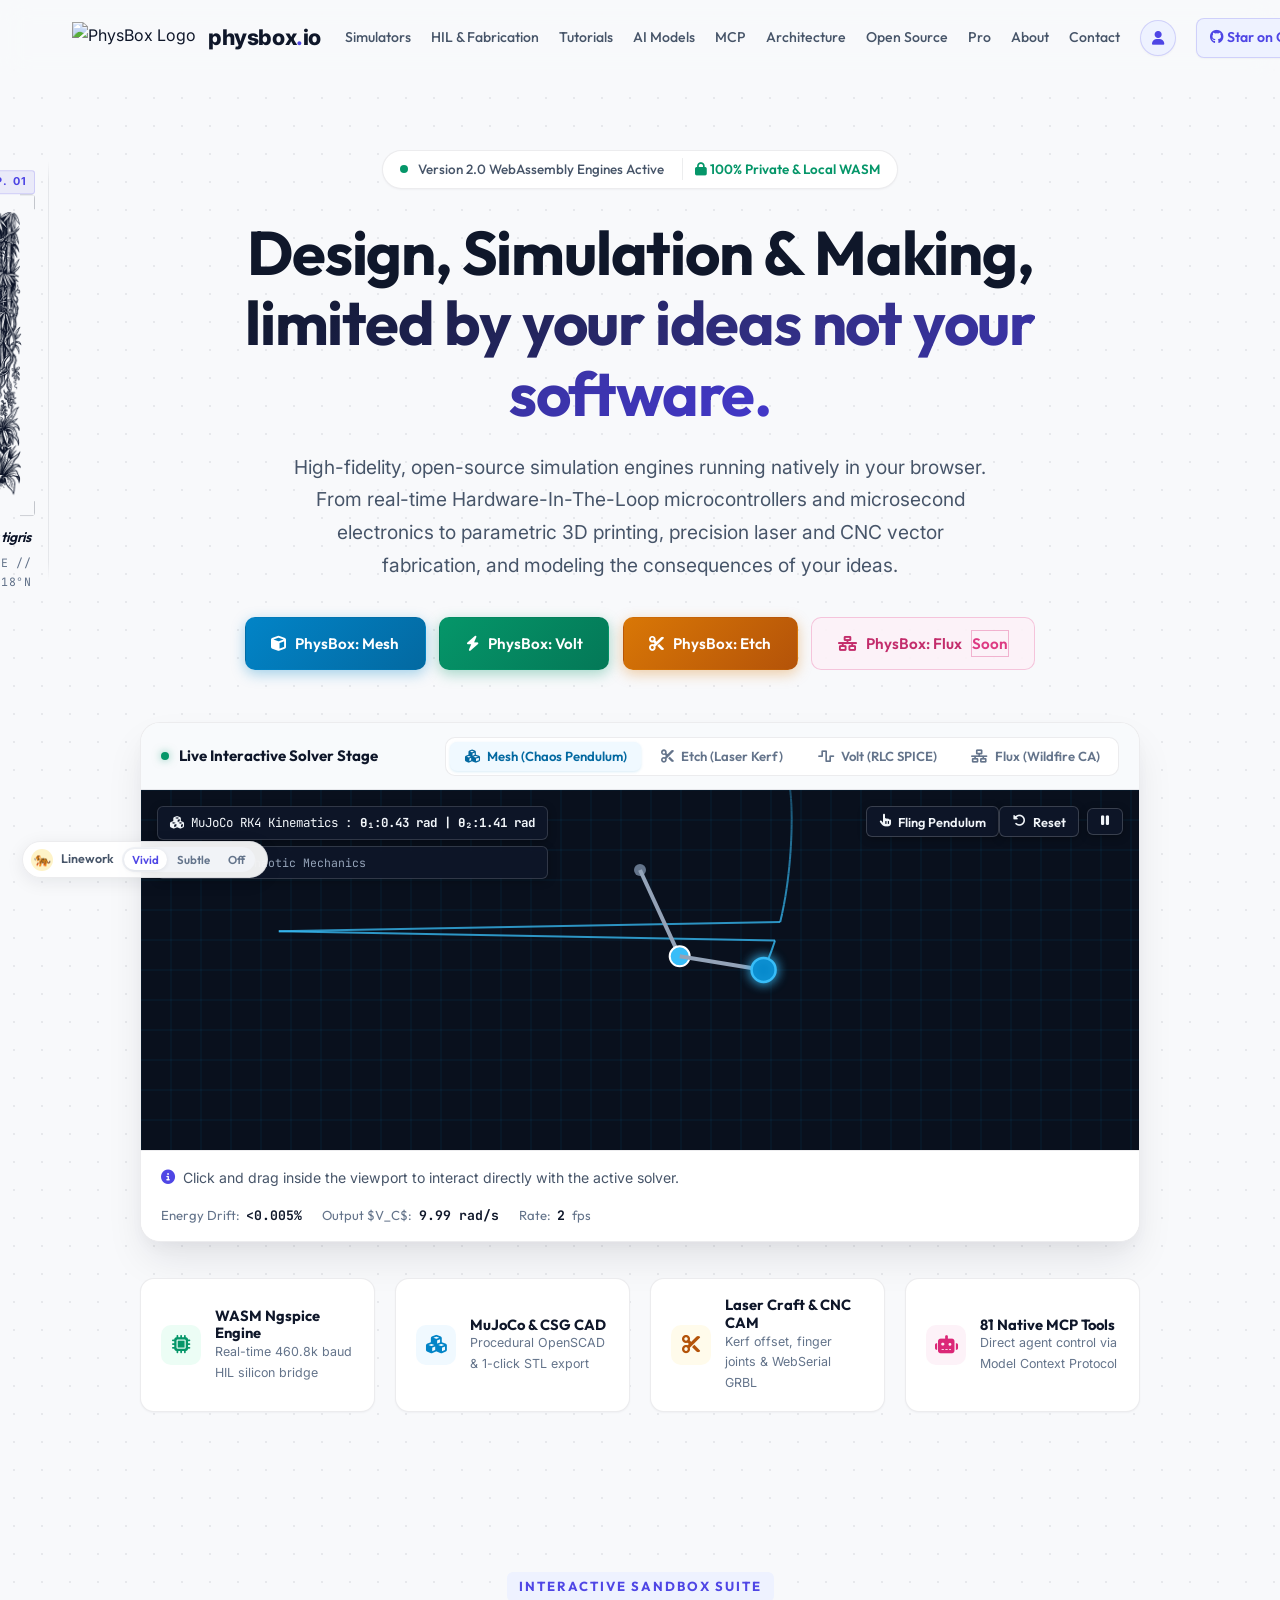
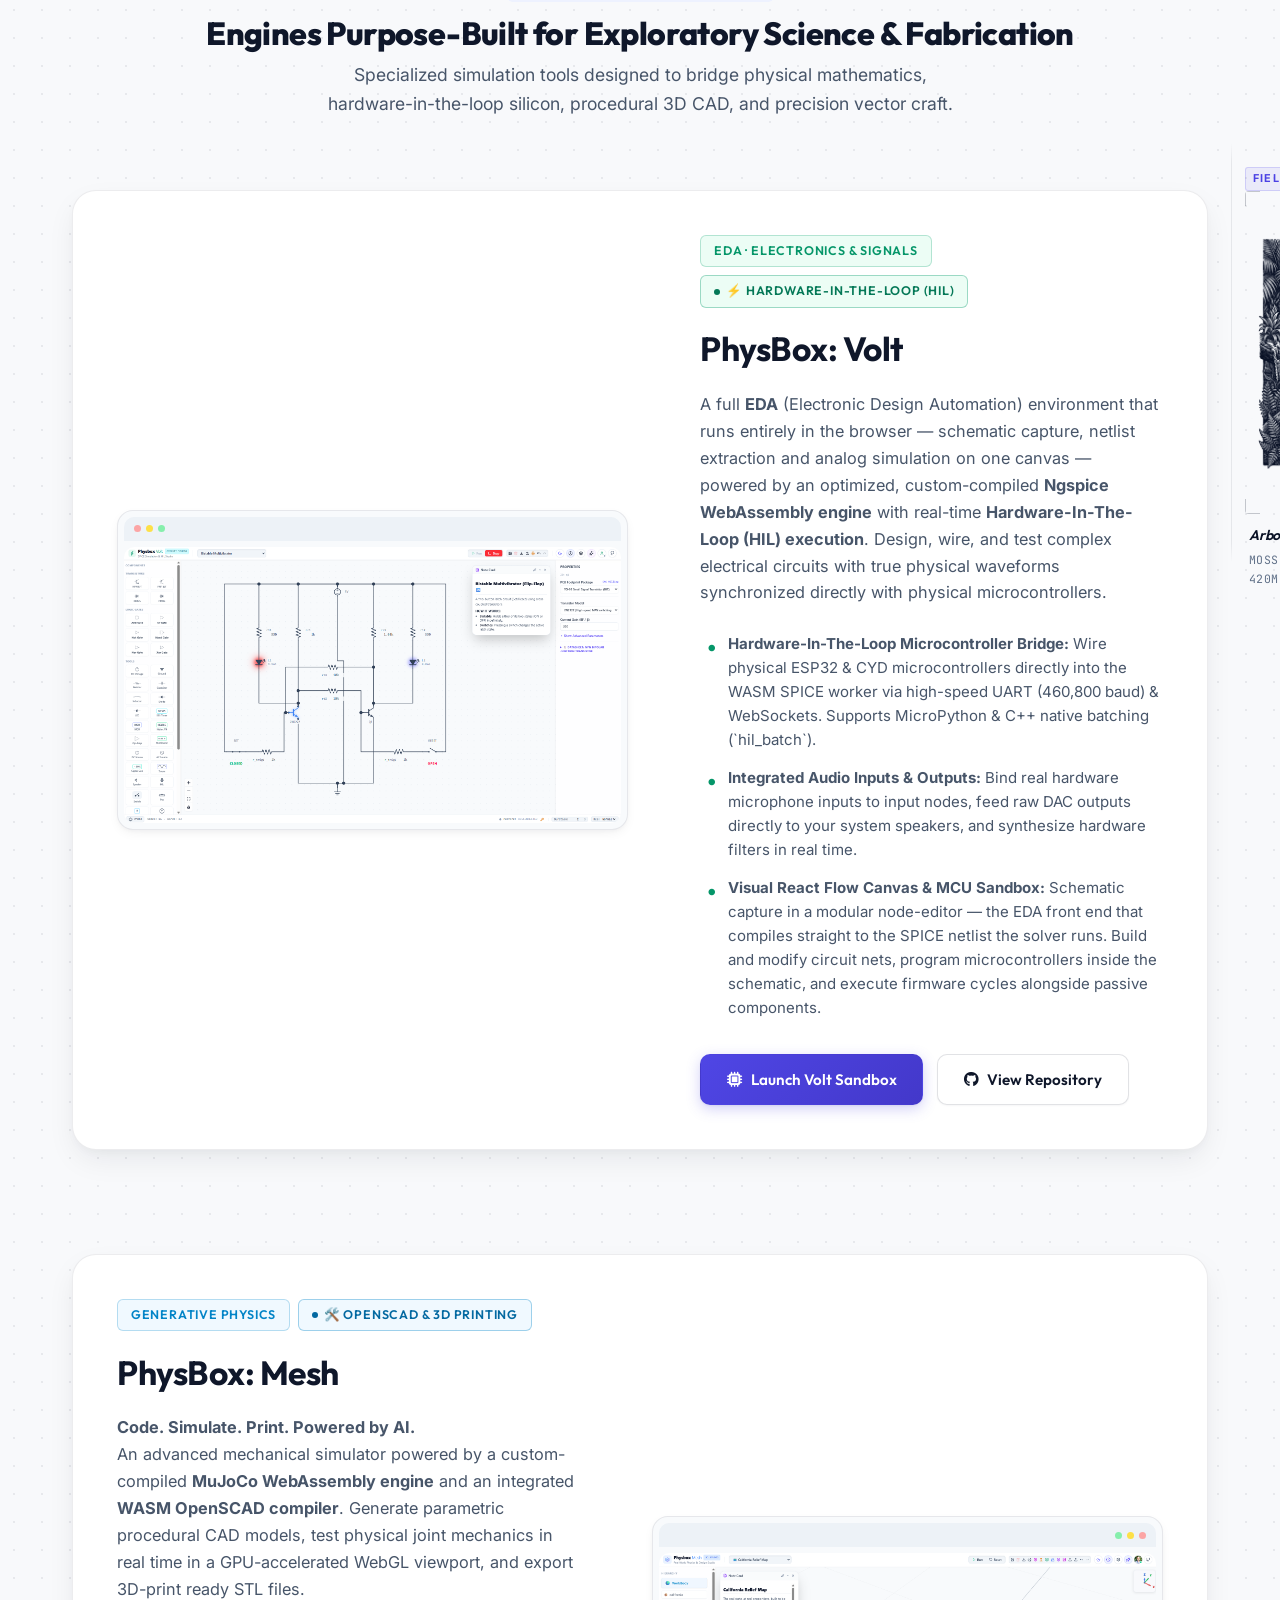
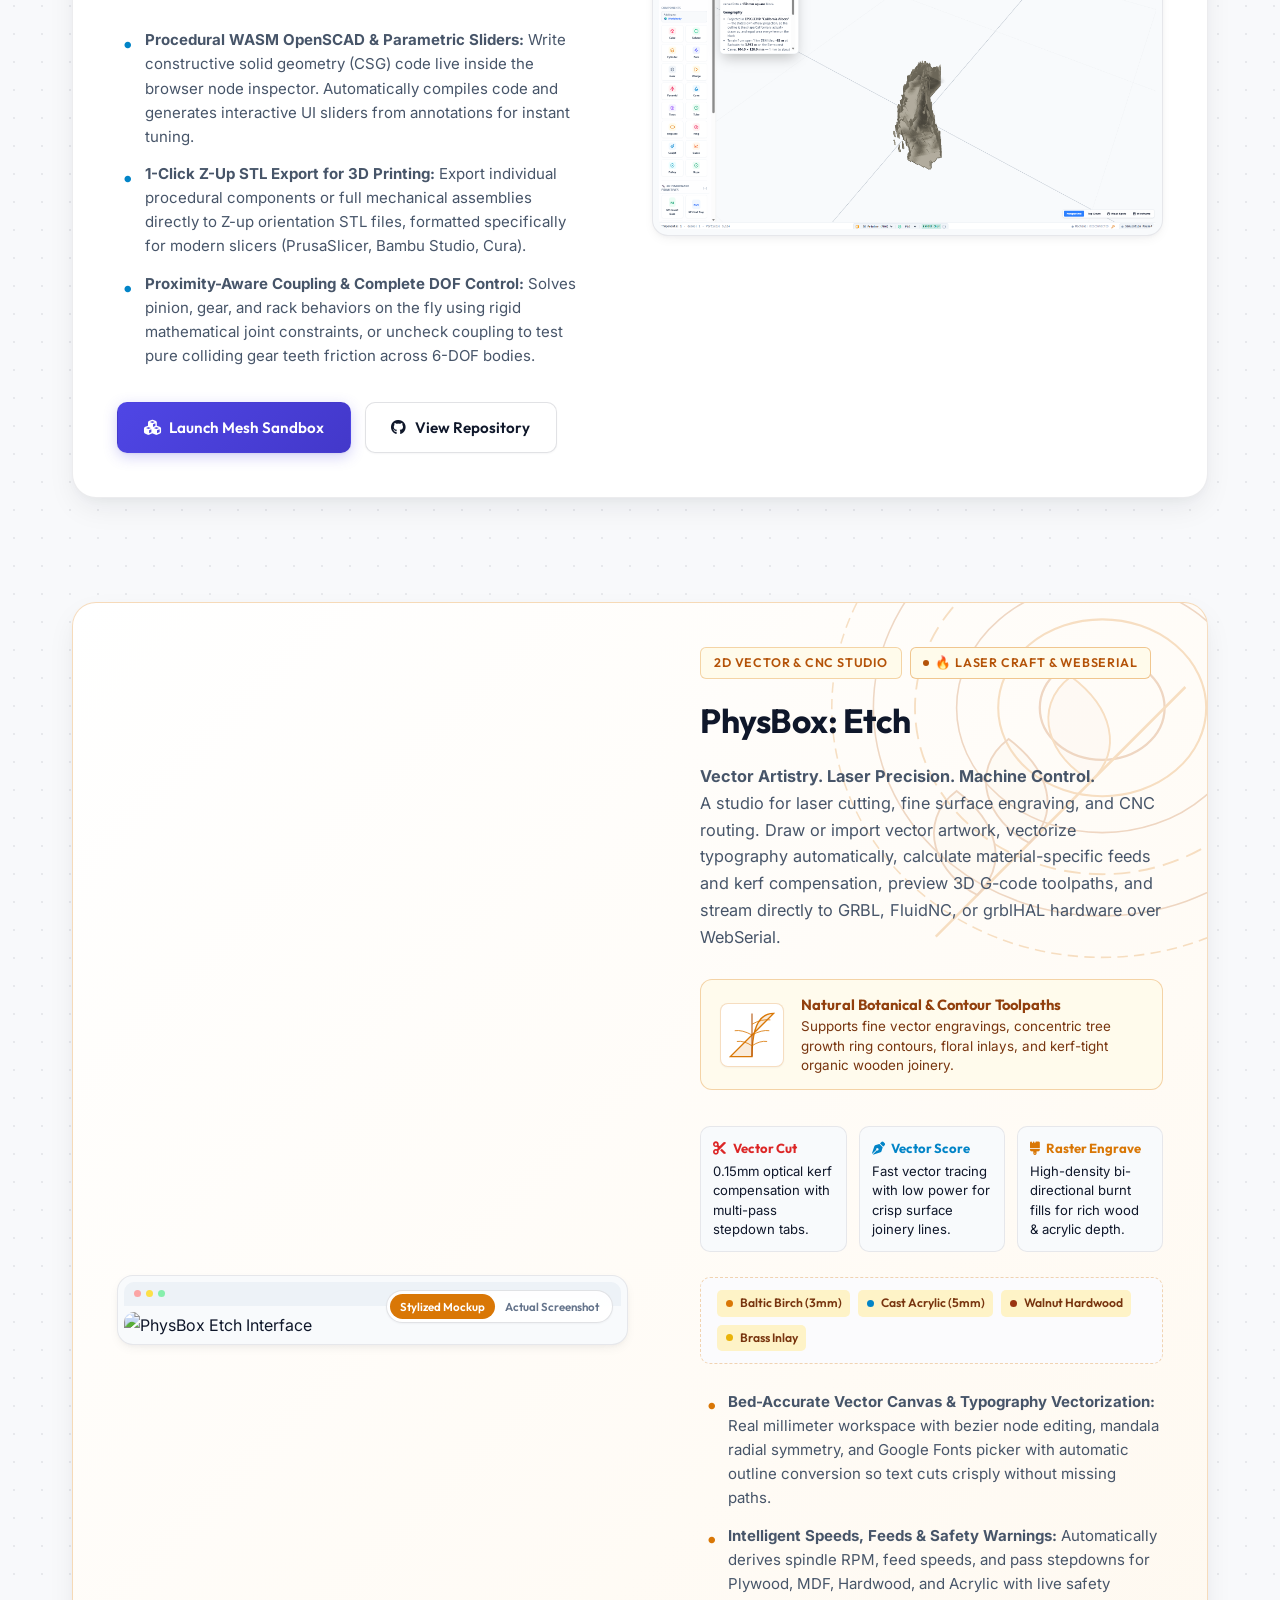
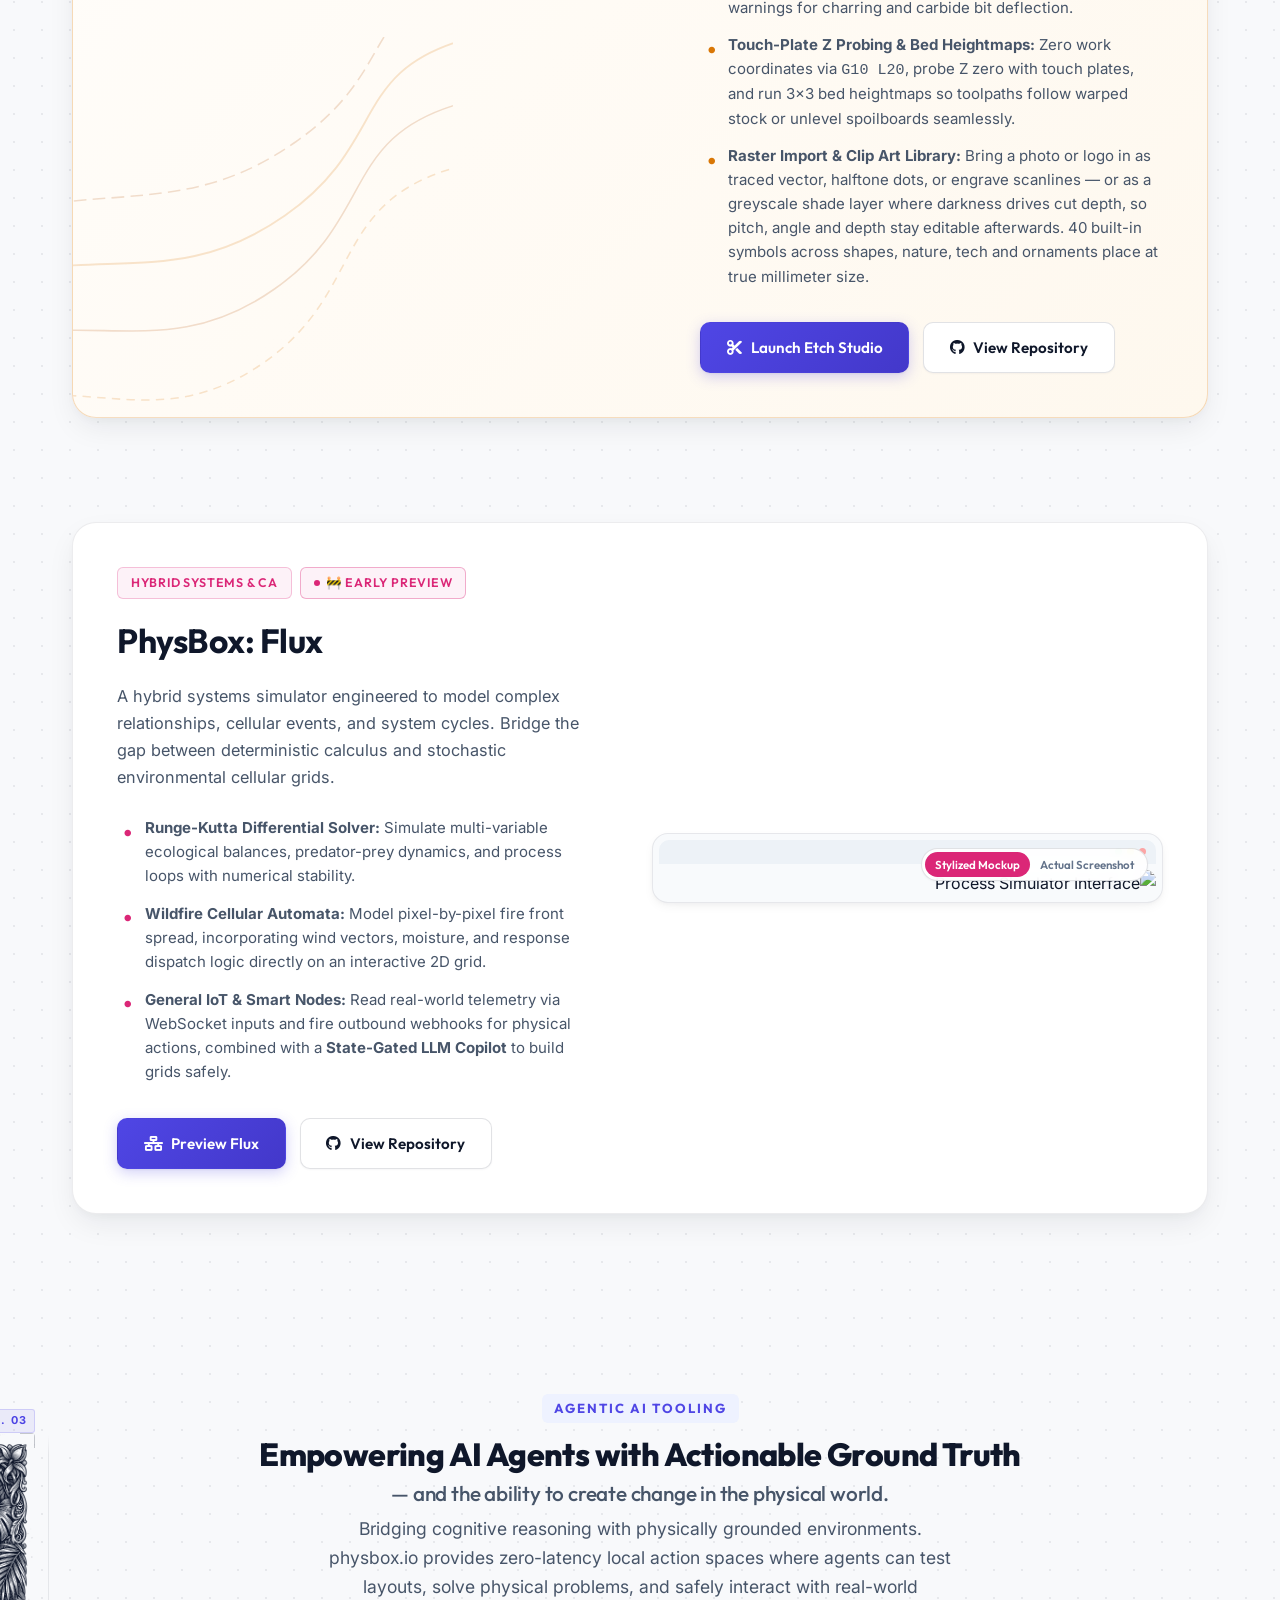
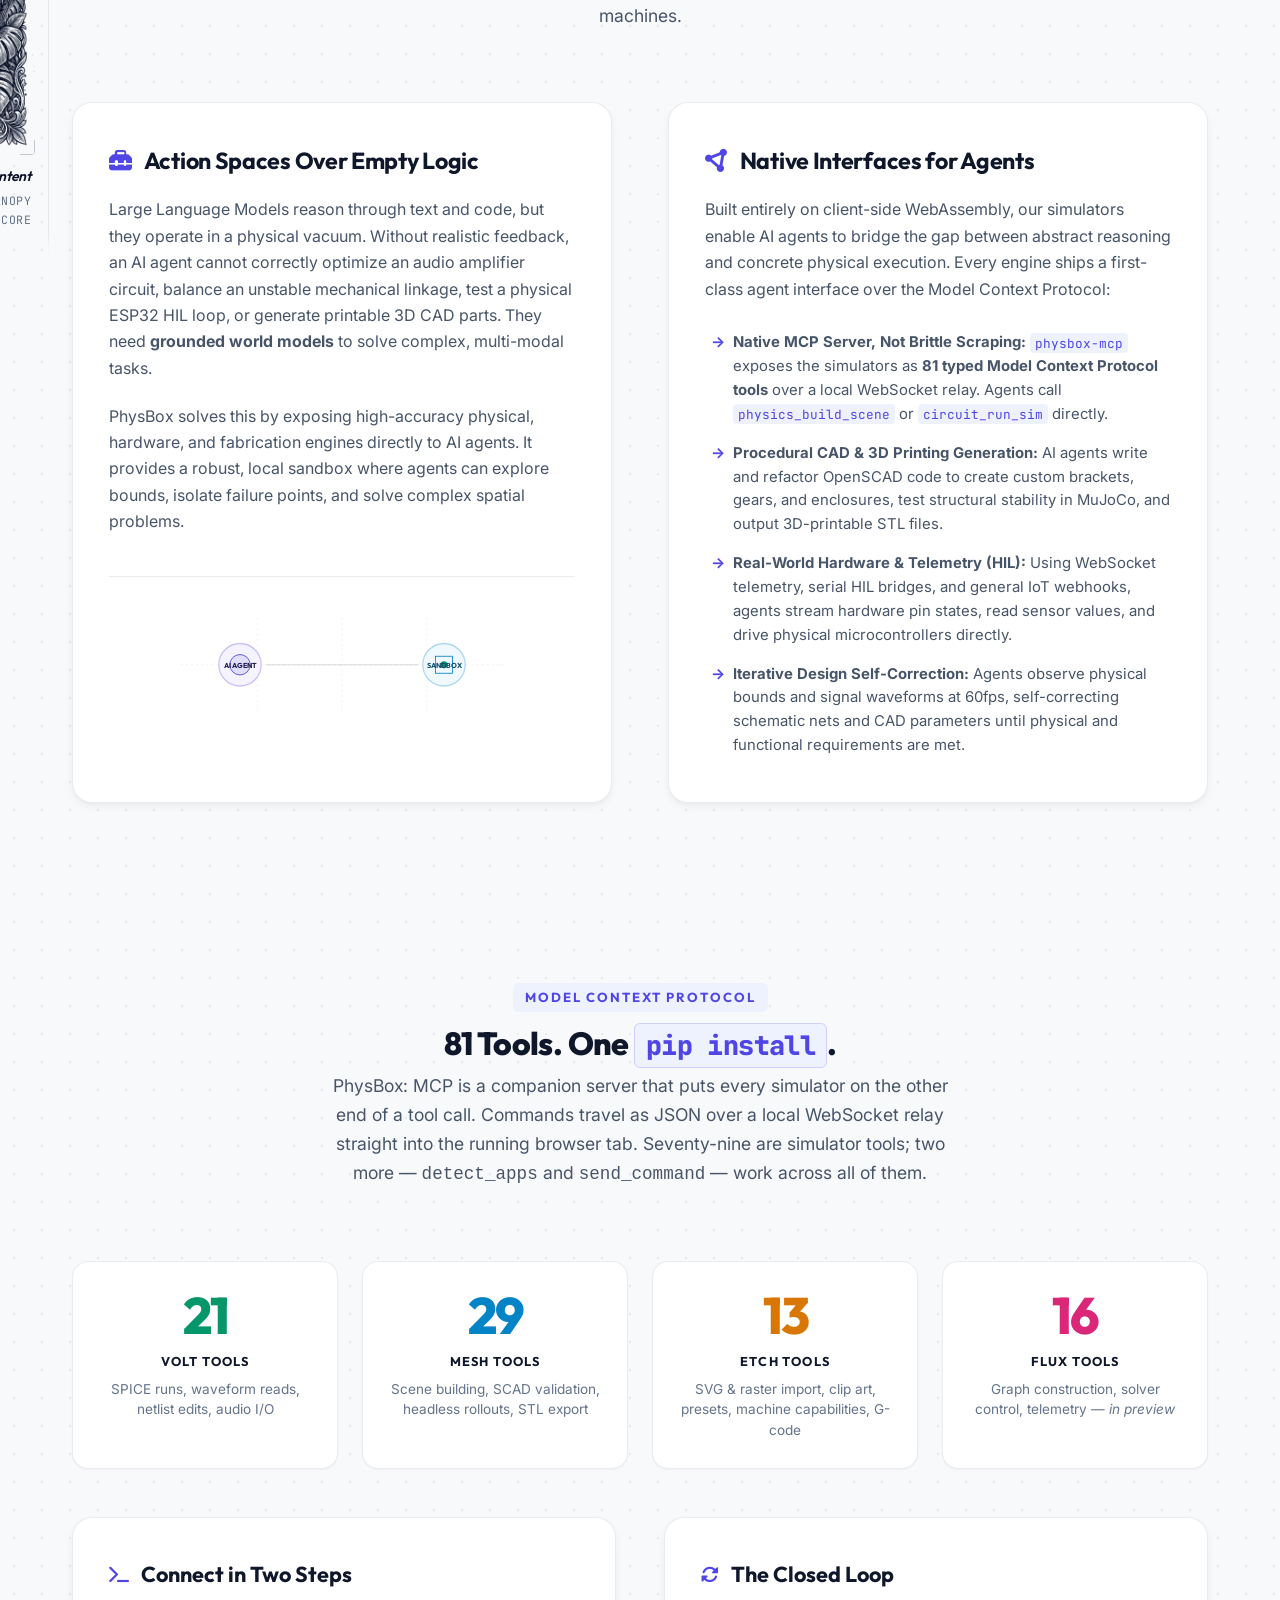
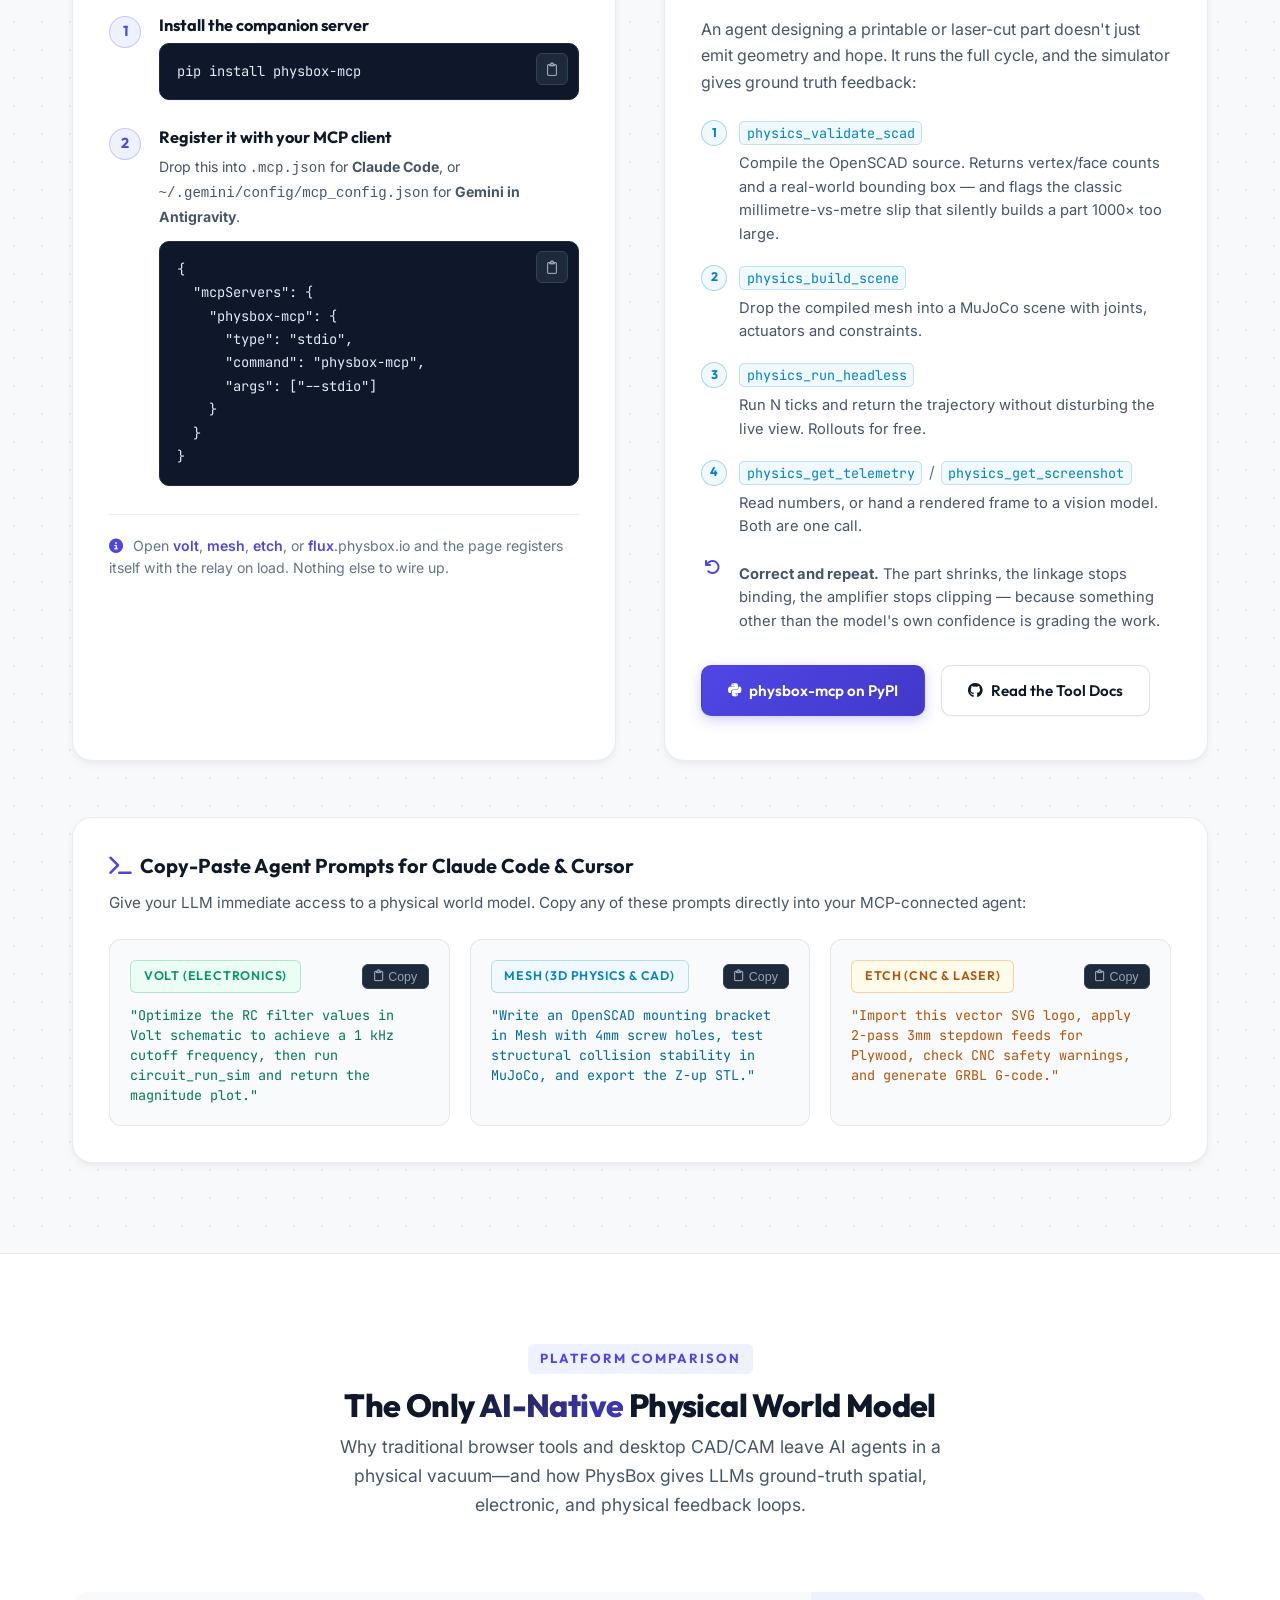
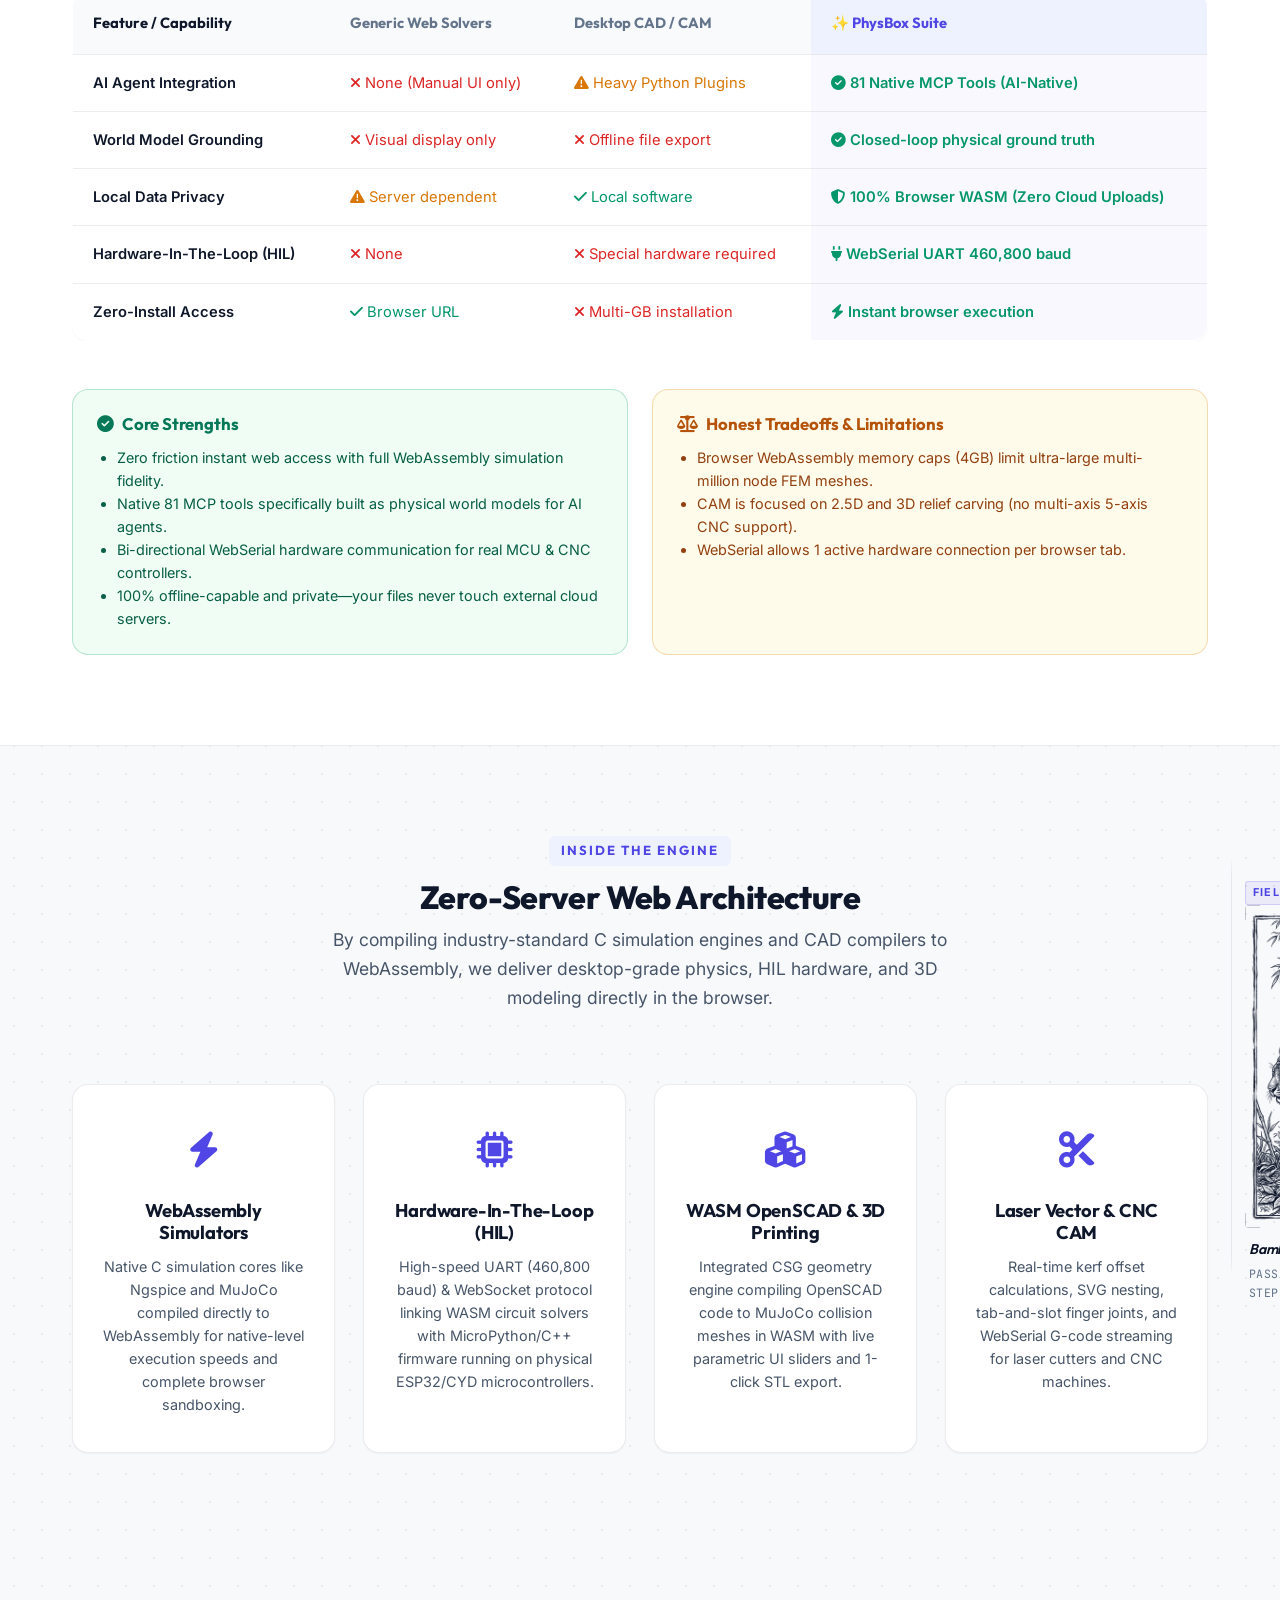
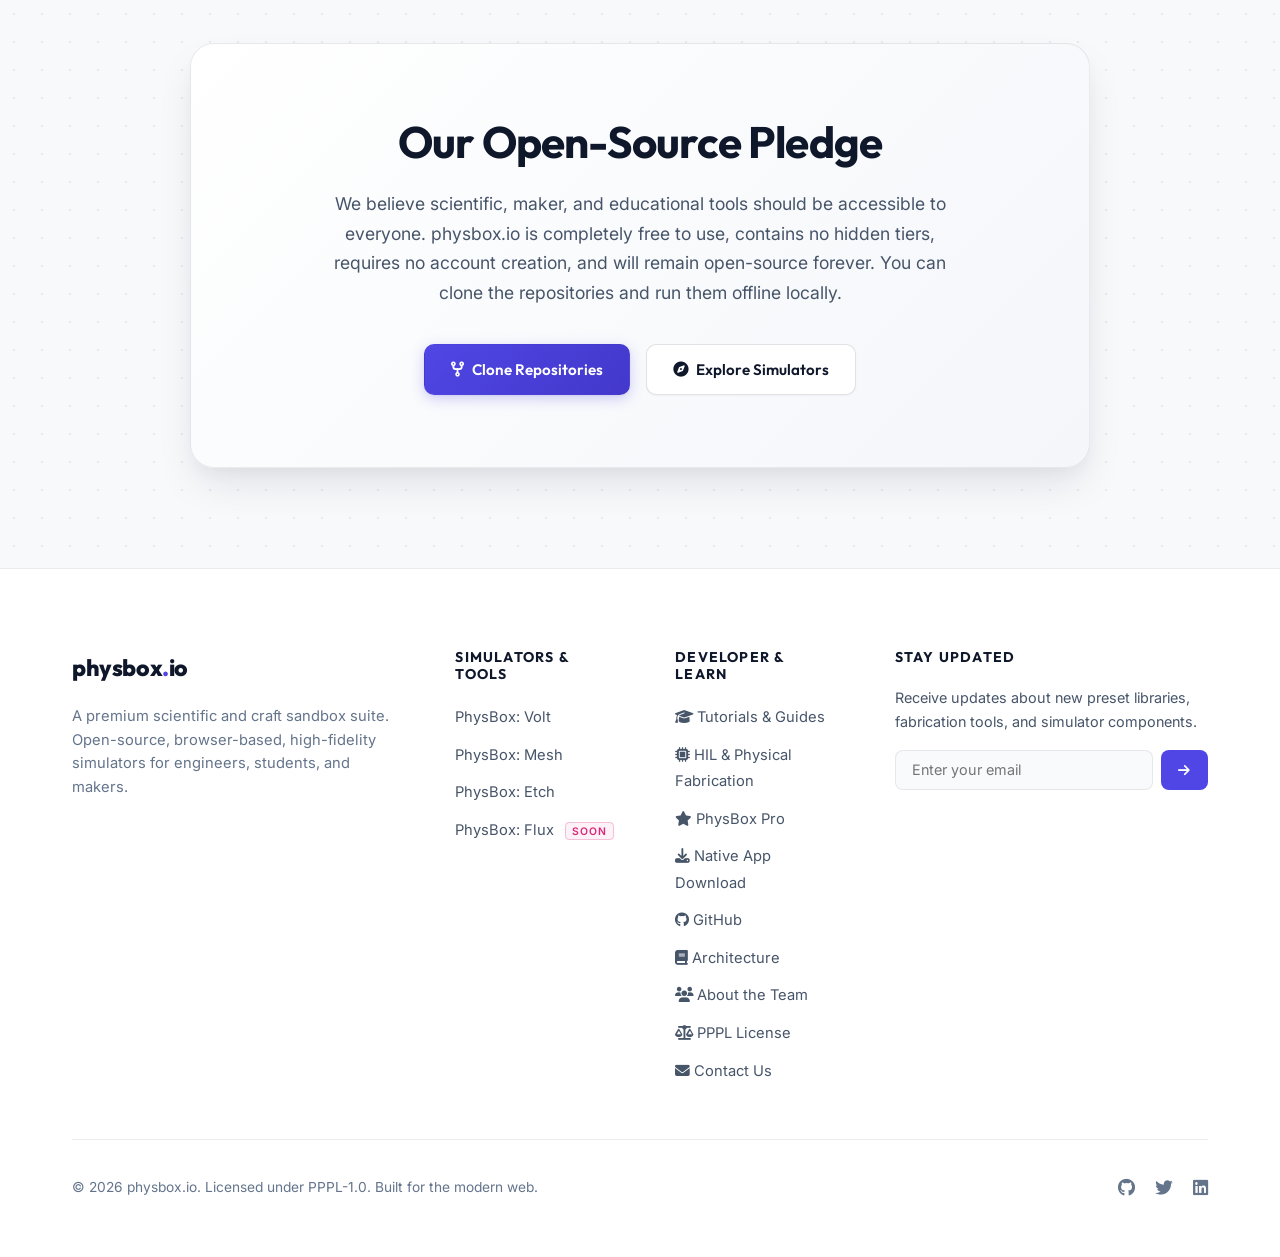
==== commit a38d7648: "fixes" ====
--- a/index.html
+++ b/index.html
@@ -146,7 +146,7 @@
   <!-- Hero Section -->
   <section class="hero">
     <!-- Margin Illustration: Fig 01 (Left) -->
-    <aside class="tiger-margin-wing tiger-margin-left reveal delay-300" style="top: 160px;" aria-label="Field Illustration - Prowling Tiger">
+    <aside class="tiger-margin-wing tiger-margin-left reveal delay-300" style="top: 160px; display: none;" aria-label="Field Illustration - Prowling Tiger">
       <div class="tiger-guide-rail"></div>
       <div class="tiger-card">
         <div class="tiger-badge-row">
@@ -334,7 +334,7 @@
   <!-- Showcase Section -->
   <section class="showcase" id="suite">
     <!-- Margin Illustration: Fig 02 (Right) -->
-    <aside class="tiger-margin-wing tiger-margin-right reveal delay-200" style="top: 260px;" aria-label="Field Illustration - Arboreal Rest">
+    <aside class="tiger-margin-wing tiger-margin-right reveal delay-200" style="top: 260px; display: none;" aria-label="Field Illustration - Arboreal Rest">
       <div class="tiger-guide-rail"></div>
       <div class="tiger-card">
         <div class="tiger-badge-row">
@@ -363,7 +363,7 @@
         <!-- 1. PhysBox: Volt -->
         <div class="sim-item circuit-item reveal">
           <!-- Sparse Background Illustration -->
-          <img src="assets/tigers/volt-tiger-bg.png" alt="" class="circuit-tiger-bg" aria-hidden="true" loading="lazy">
+          <img src="assets/tigers/volt-tiger-bg.png" alt="" class="circuit-tiger-bg" style="display: none;" aria-hidden="true" loading="lazy">
           <div class="sim-mockup-wrapper circuit-mockup-wrapper" id="wrapper-circuit">
             <div class="mockup-header">
               <span class="mockup-dot"></span>
@@ -403,7 +403,7 @@
         <!-- 2. PhysBox: Mesh -->
         <div class="sim-item physics-item reveal">
           <!-- Sparse Background Illustration: Tiger swiping hanging pendulum ball -->
-          <img src="assets/tigers/mesh-tiger-bg.png" alt="" class="physics-tiger-bg" aria-hidden="true" loading="lazy">
+          <img src="assets/tigers/mesh-tiger-bg.png" alt="" class="physics-tiger-bg" style="display: none;" aria-hidden="true" loading="lazy">
           <div class="sim-mockup-wrapper physics-mockup-wrapper" id="wrapper-physics">
             <div class="mockup-header">
               <span class="mockup-dot"></span>
@@ -595,7 +595,7 @@
   <!-- AI World Models Section -->
   <section class="ai-agents" id="ai-models">
     <!-- Margin Illustration: Fig 03 (Left) -->
-    <aside class="tiger-margin-wing tiger-margin-left reveal delay-200" style="top: 130px;" aria-label="Field Illustration - Focused Tiger Gaze">
+    <aside class="tiger-margin-wing tiger-margin-left reveal delay-200" style="top: 130px; display: none;" aria-label="Field Illustration - Focused Tiger Gaze">
       <div class="tiger-guide-rail"></div>
       <div class="tiger-card">
         <div class="tiger-badge-row">
@@ -933,7 +933,7 @@
   <!-- Technical Details / Architecture -->
   <section class="tech-stack" id="tech">
     <!-- Margin Illustration: Fig 04 (Right) -->
-    <aside class="tiger-margin-wing tiger-margin-right reveal delay-200" style="top: 110px;" aria-label="Field Illustration - Bamboo Kinematics">
+    <aside class="tiger-margin-wing tiger-margin-right reveal delay-200" style="top: 110px; display: none;" aria-label="Field Illustration - Bamboo Kinematics">
       <div class="tiger-guide-rail"></div>
       <div class="tiger-card">
         <div class="tiger-badge-row">
@@ -1046,7 +1046,7 @@
 
       <div class="footer-bottom">
         <!-- Sparse & Faint Orange, Black & White Woodcut Tiger in Bottom Navbar -->
-        <img src="assets/tigers/footer-tiger-color.png" alt="" class="footer-navbar-tiger" aria-hidden="true" loading="lazy">
+        <img src="assets/tigers/footer-tiger-color.png" alt="" class="footer-navbar-tiger" style="display: none;" aria-hidden="true" loading="lazy">
         <p class="footer-copy">&copy; 2026 physbox.io. Licensed under PPPL-1.0. Built for the modern web.</p>
         <div class="footer-social">
           <a href="https://github.com/physbox-io" target="_blank" class="social-link" id="social-link-github"><i
@@ -1157,7 +1157,7 @@
   </div>
 
   <!-- Experimental Tiger Linework Mode Selector (Unstructured.io Style) -->
-  <aside class="tiger-control-pill" id="tiger-control-pill" title="Experimental Margin Linework Mode">
+  <aside class="tiger-control-pill" id="tiger-control-pill" style="display: none;" title="Experimental Margin Linework Mode">
     <span class="tiger-control-icon">🐅</span>
     <span>Linework</span>
     <div class="tiger-control-btns" role="group" aria-label="Tiger Linework Style">
--- a/styles.css
+++ b/styles.css
@@ -3978,26 +3978,10 @@
   display: none !important;
 }
 
-/* Margin Wing Component */
-.tiger-margin-wing {
-  position: absolute;
-  width: clamp(210px, 16vw, 290px);
-  z-index: 2;
-  pointer-events: auto;
-  user-select: none;
-  opacity: var(--tiger-opacity);
-  filter: var(--tiger-filter);
-  transition: opacity 0.4s ease, transform 0.4s cubic-bezier(0.16, 1, 0.3, 1), filter 0.4s ease;
-}
-
-.tiger-margin-wing.tiger-margin-left {
-  right: calc(50% + 615px);
-  top: 155px;
-}
-
-.tiger-margin-wing.tiger-margin-right {
-  left: calc(50% + 615px);
-  top: 155px;
+/* Mobile-First: Margin Wing Component & Controls Hidden by Default */
+.tiger-margin-wing,
+.tiger-control-pill {
+  display: none !important;
 }
 
 /* Card framing */
@@ -4170,7 +4154,6 @@
   bottom: 22px;
   left: 22px;
   z-index: 99;
-  display: inline-flex;
   align-items: center;
   gap: 8px;
   background: rgba(255, 255, 255, 0.92);
@@ -4236,8 +4219,36 @@
   box-shadow: 0 1px 4px rgba(15, 23, 42, 0.08);
 }
 
-/* Responsive Handling */
-@media (max-width: 1480px) {
+/* Wide Desktop Display (>1260px) */
+@media (min-width: 1261px) {
+  .tiger-margin-wing {
+    display: block !important;
+    position: absolute;
+    width: clamp(210px, 16vw, 290px);
+    z-index: 2;
+    pointer-events: auto;
+    user-select: none;
+    opacity: var(--tiger-opacity);
+    filter: var(--tiger-filter);
+    transition: opacity 0.4s ease, transform 0.4s cubic-bezier(0.16, 1, 0.3, 1), filter 0.4s ease;
+  }
+
+  .tiger-margin-wing.tiger-margin-left {
+    right: calc(50% + 615px);
+    top: 155px;
+  }
+
+  .tiger-margin-wing.tiger-margin-right {
+    left: calc(50% + 615px);
+    top: 155px;
+  }
+
+  .tiger-control-pill {
+    display: inline-flex !important;
+  }
+}
+
+@media (min-width: 1261px) and (max-width: 1480px) {
   .tiger-margin-wing {
     width: clamp(180px, 14vw, 240px);
     opacity: calc(var(--tiger-opacity) * 0.85);
@@ -4264,3 +4275,16 @@
   }
 }
 
+@media (max-width: 1024px) {
+  .circuit-tiger-bg,
+  .physics-tiger-bg {
+    display: none !important;
+  }
+}
+
+@media (max-width: 768px) {
+  .footer-navbar-tiger {
+    display: none !important;
+  }
+}
+
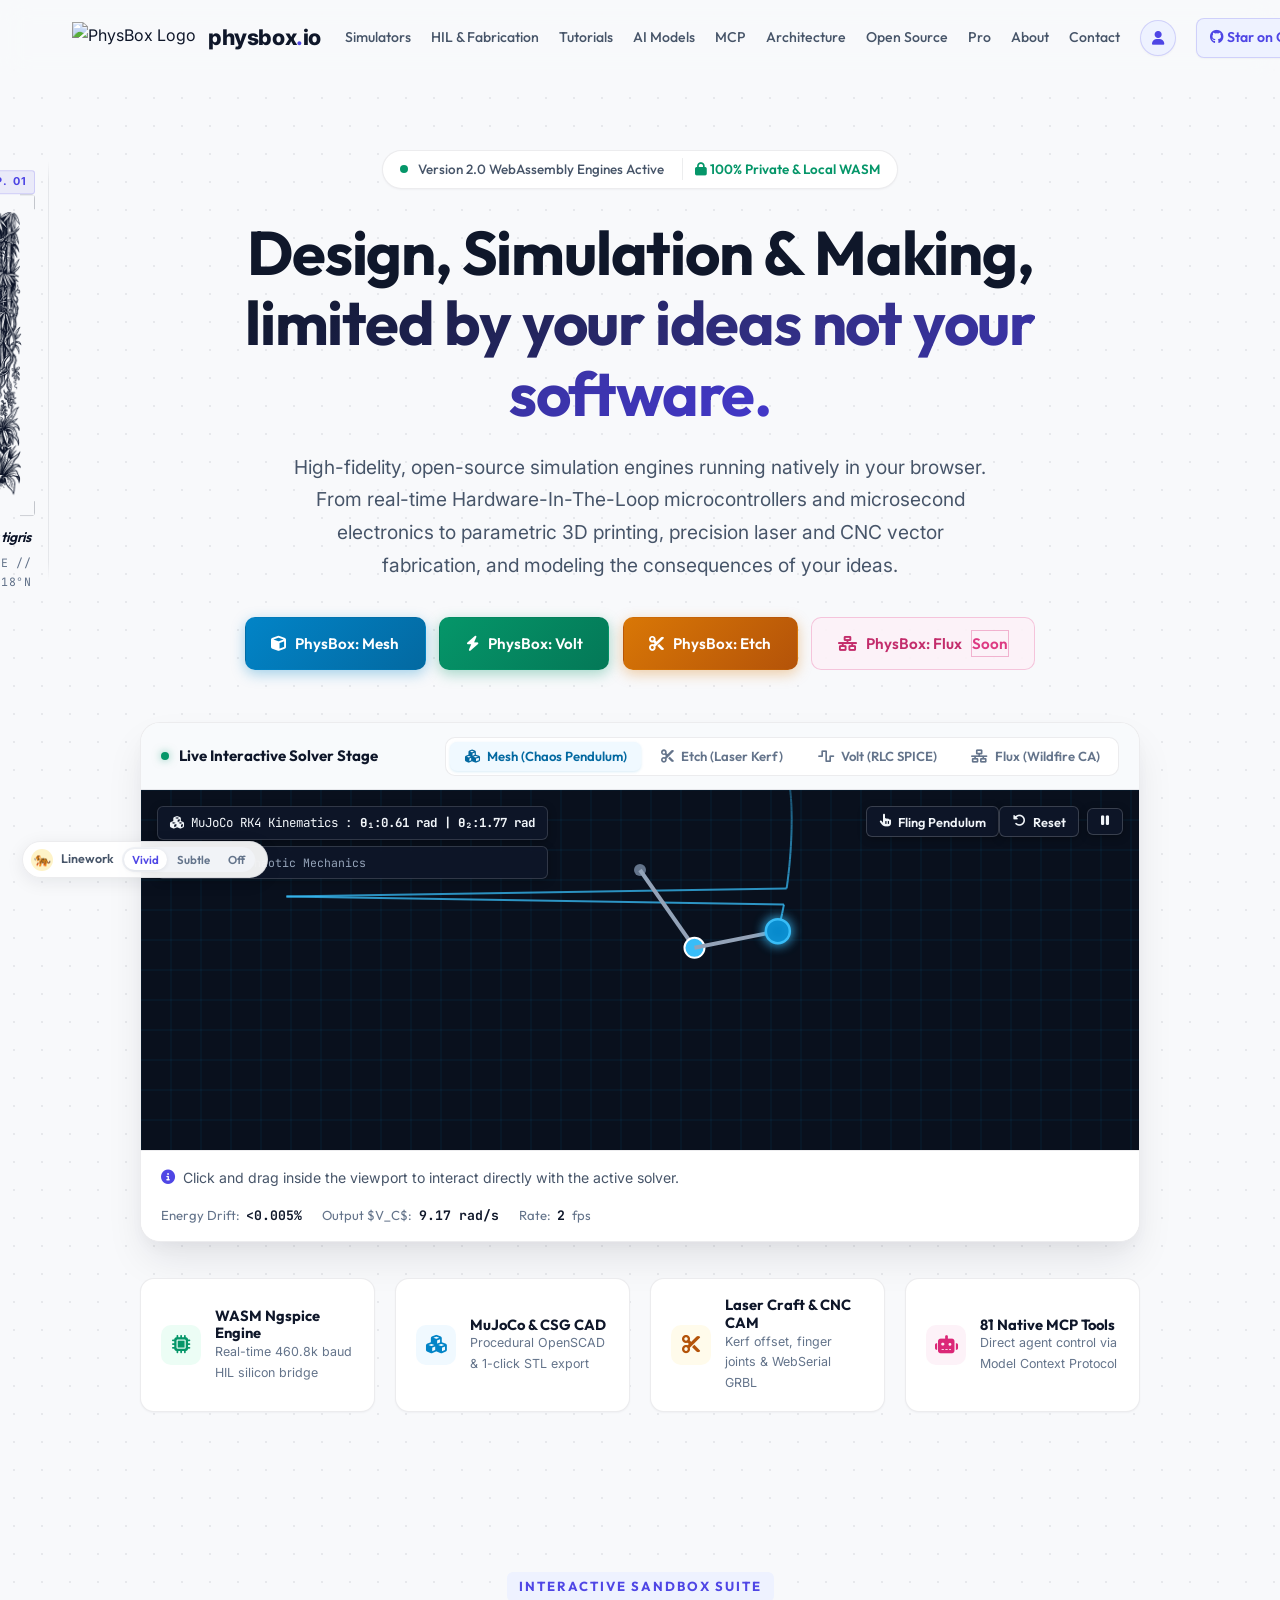
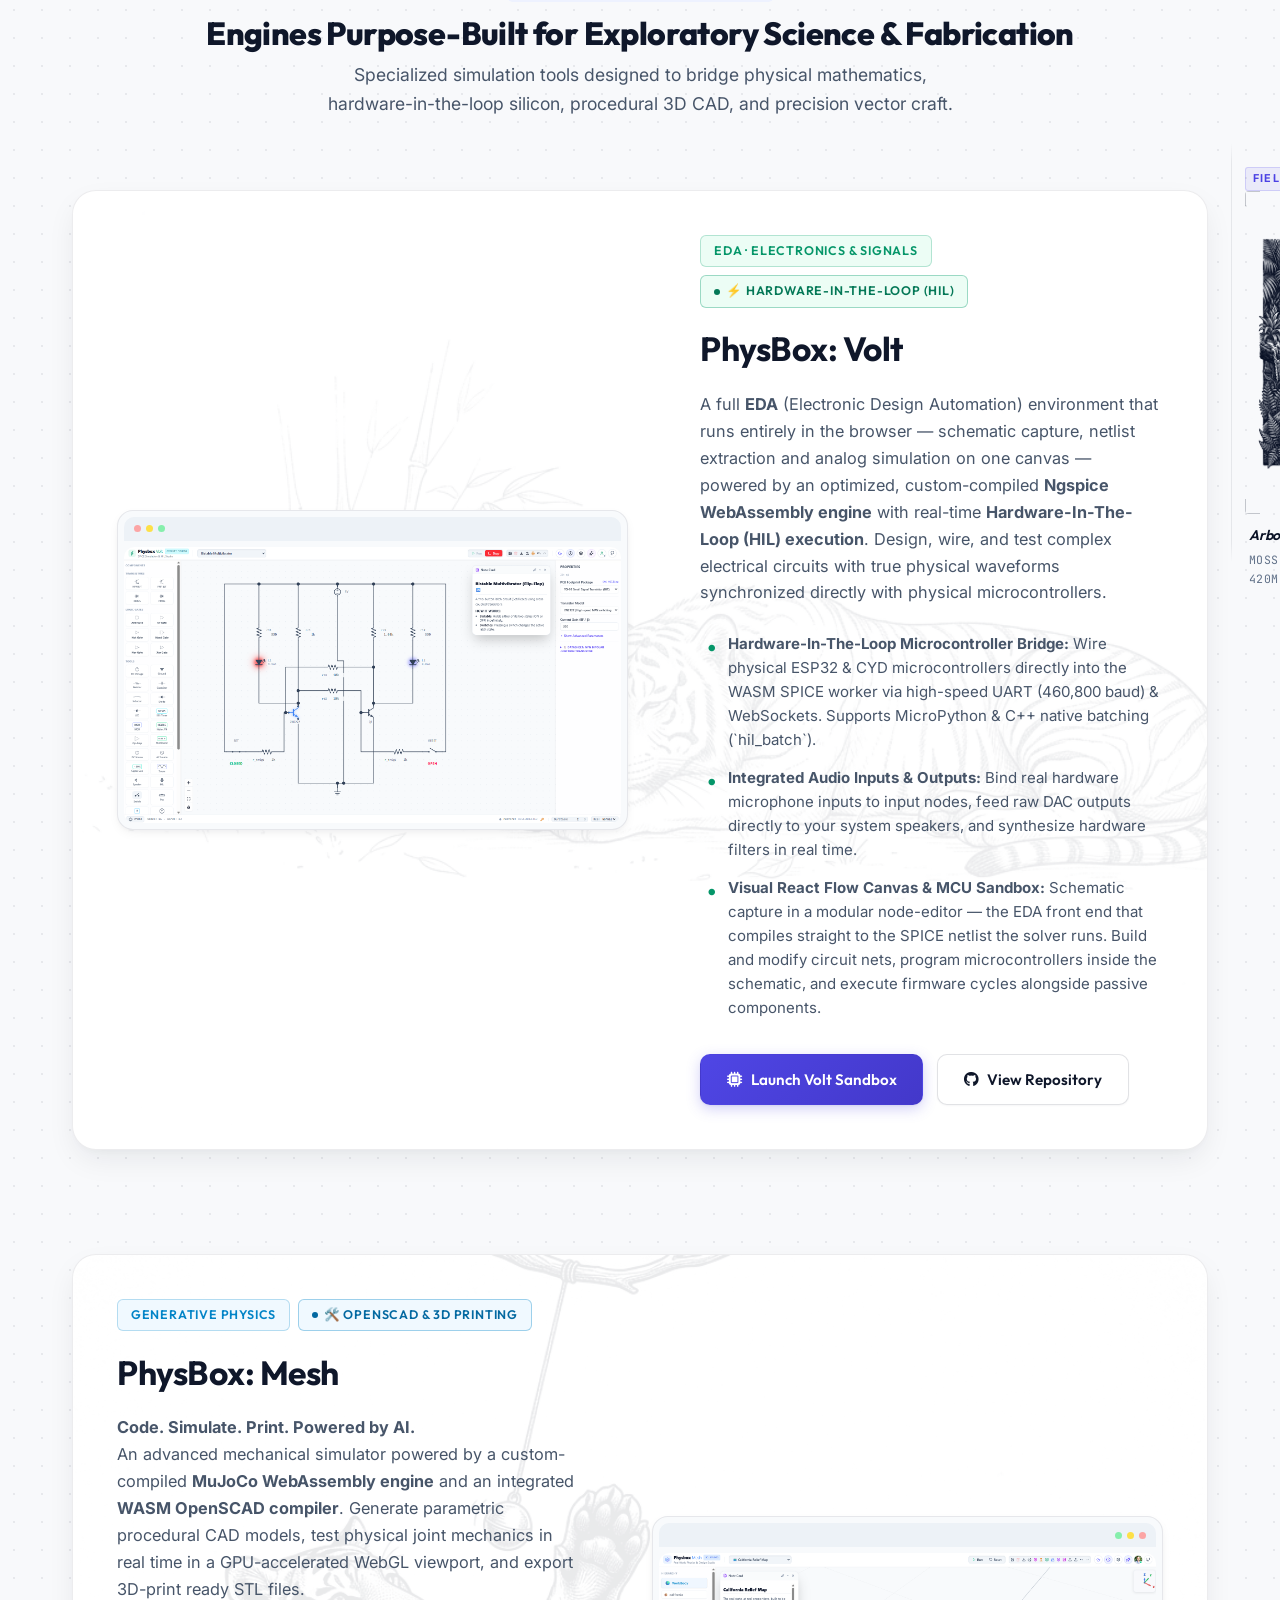
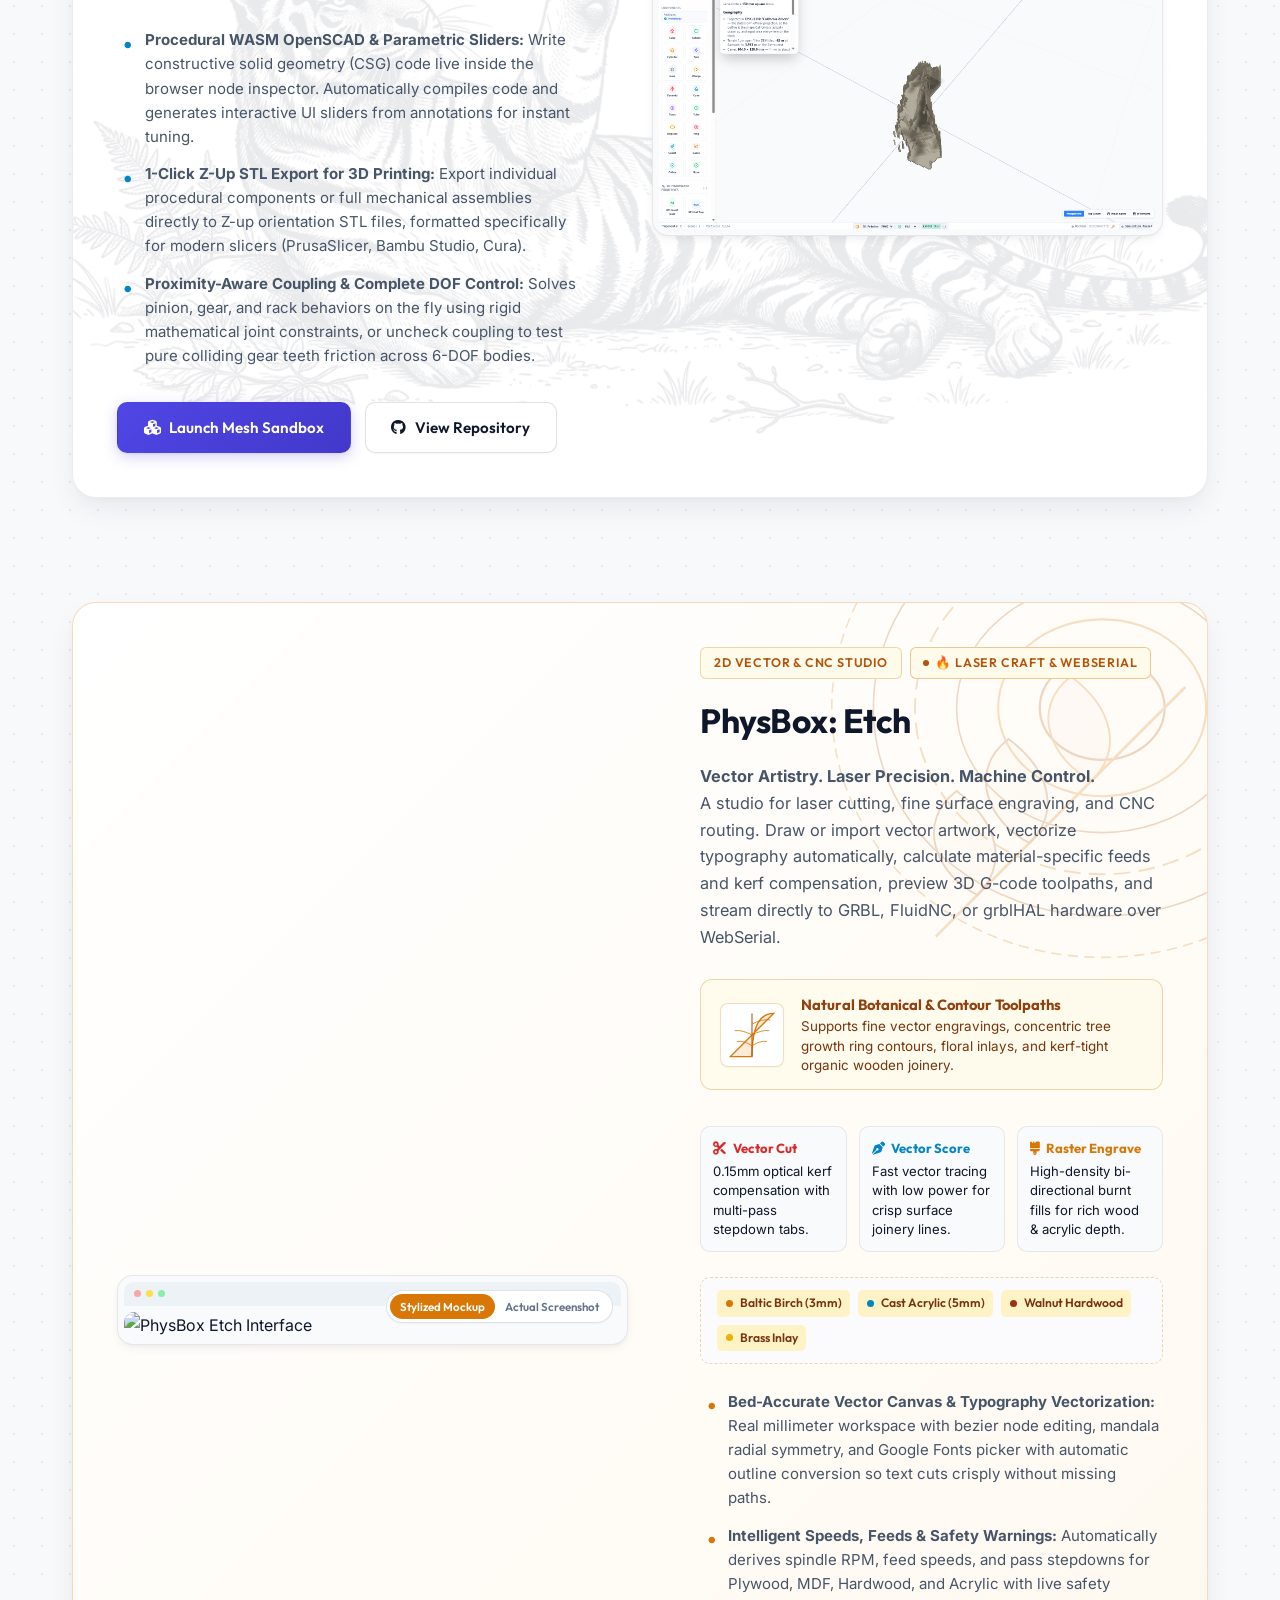
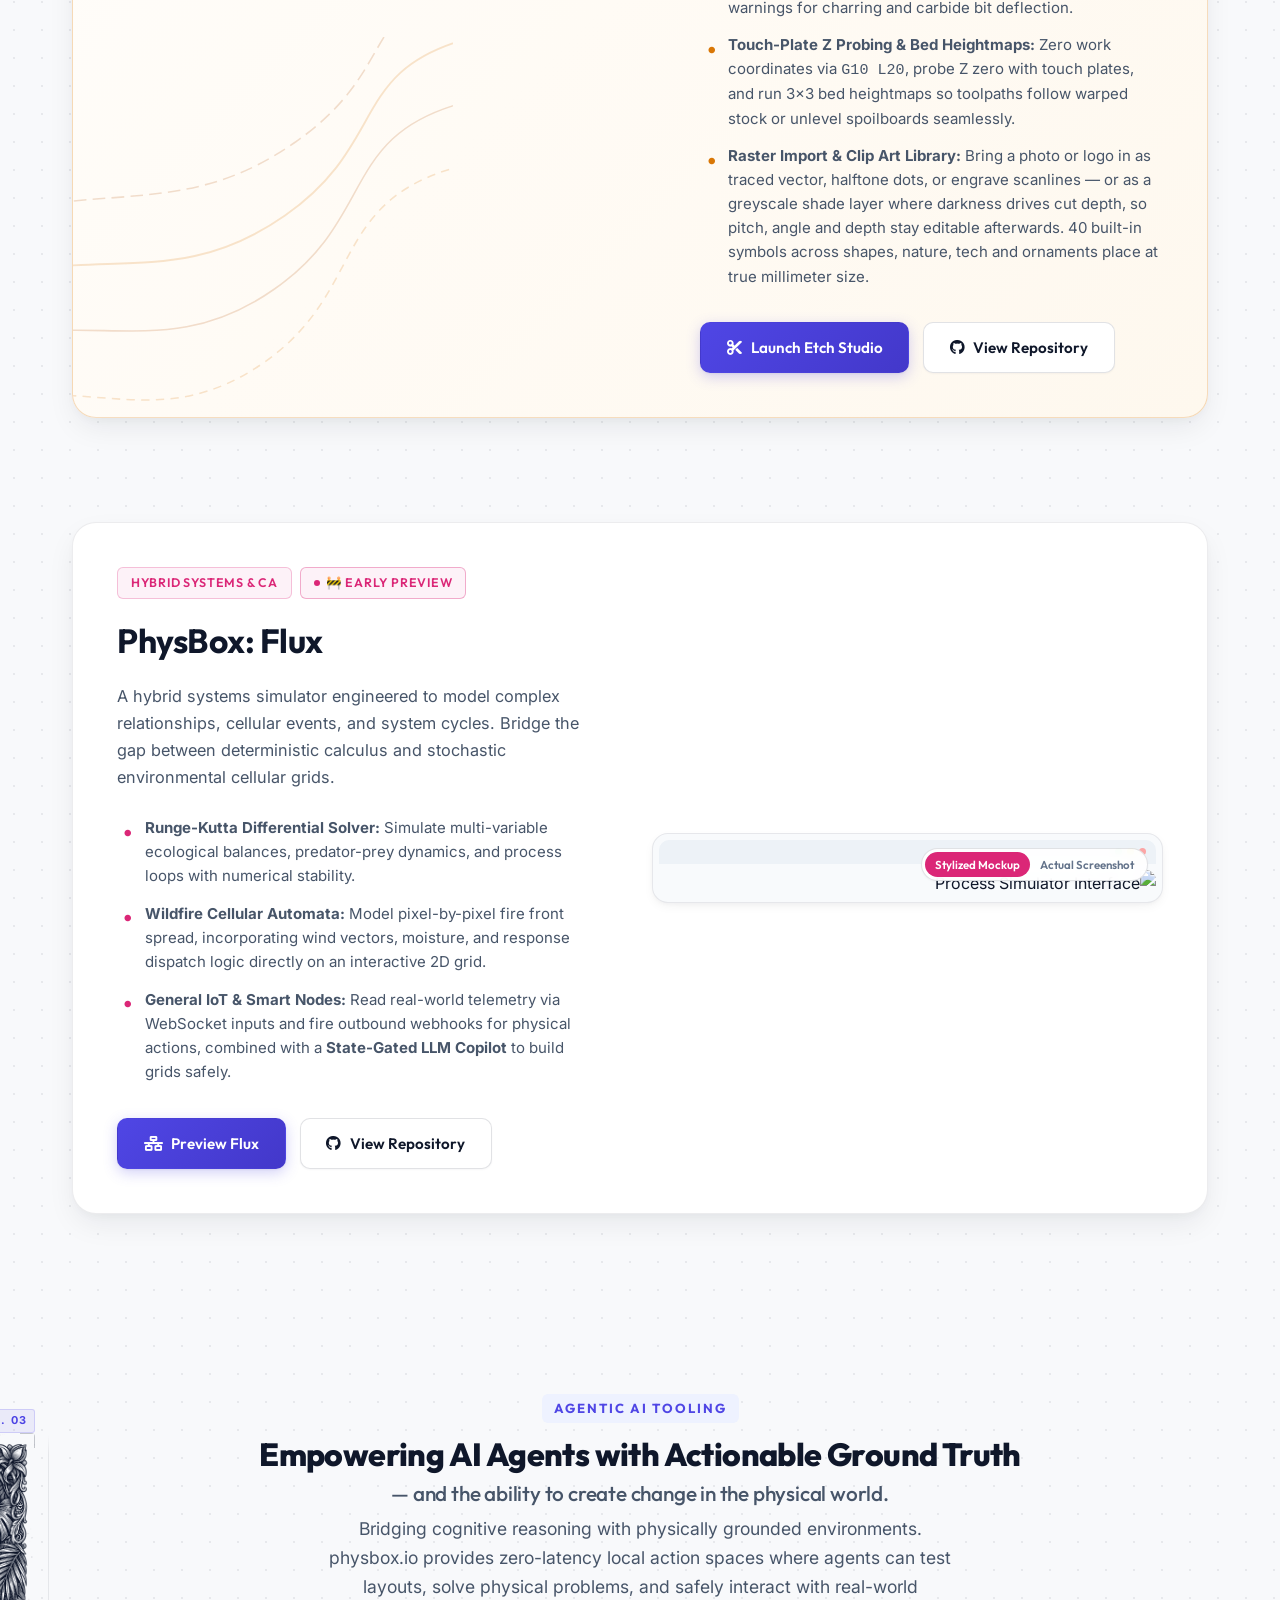
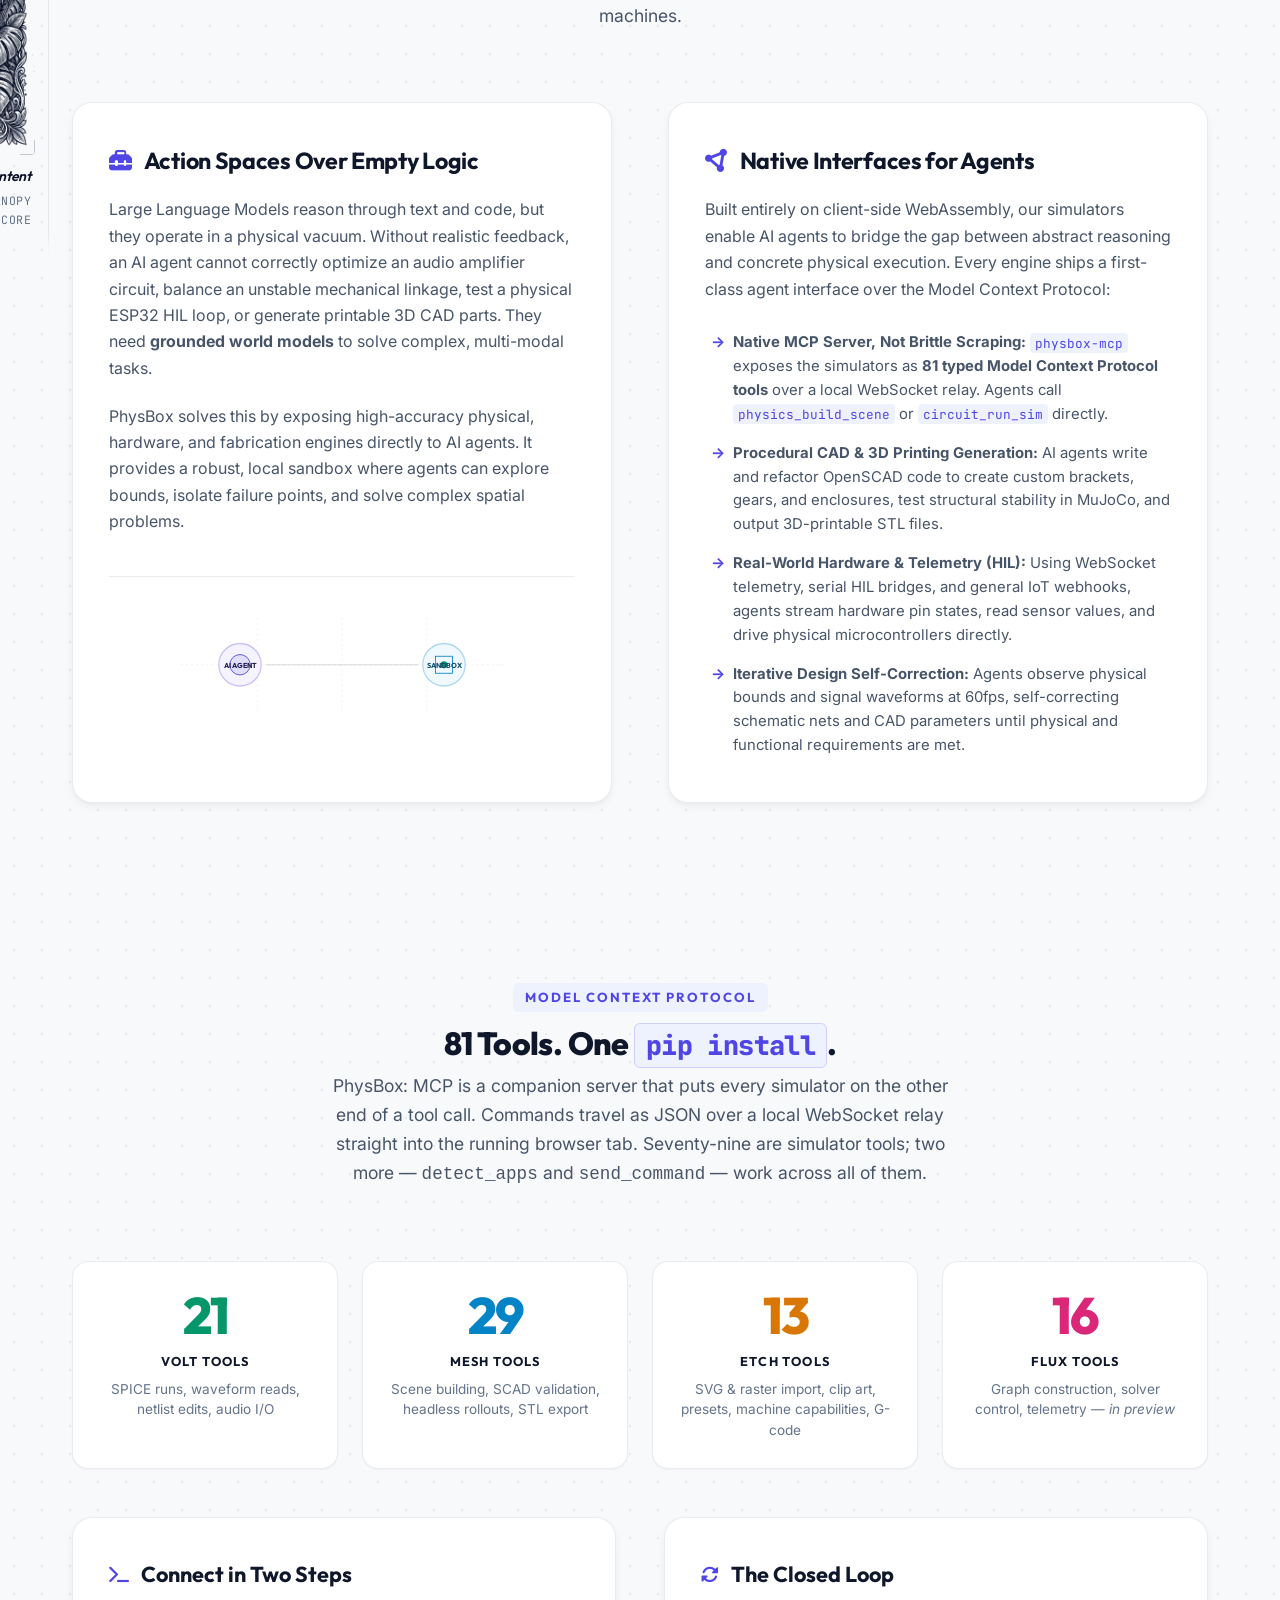
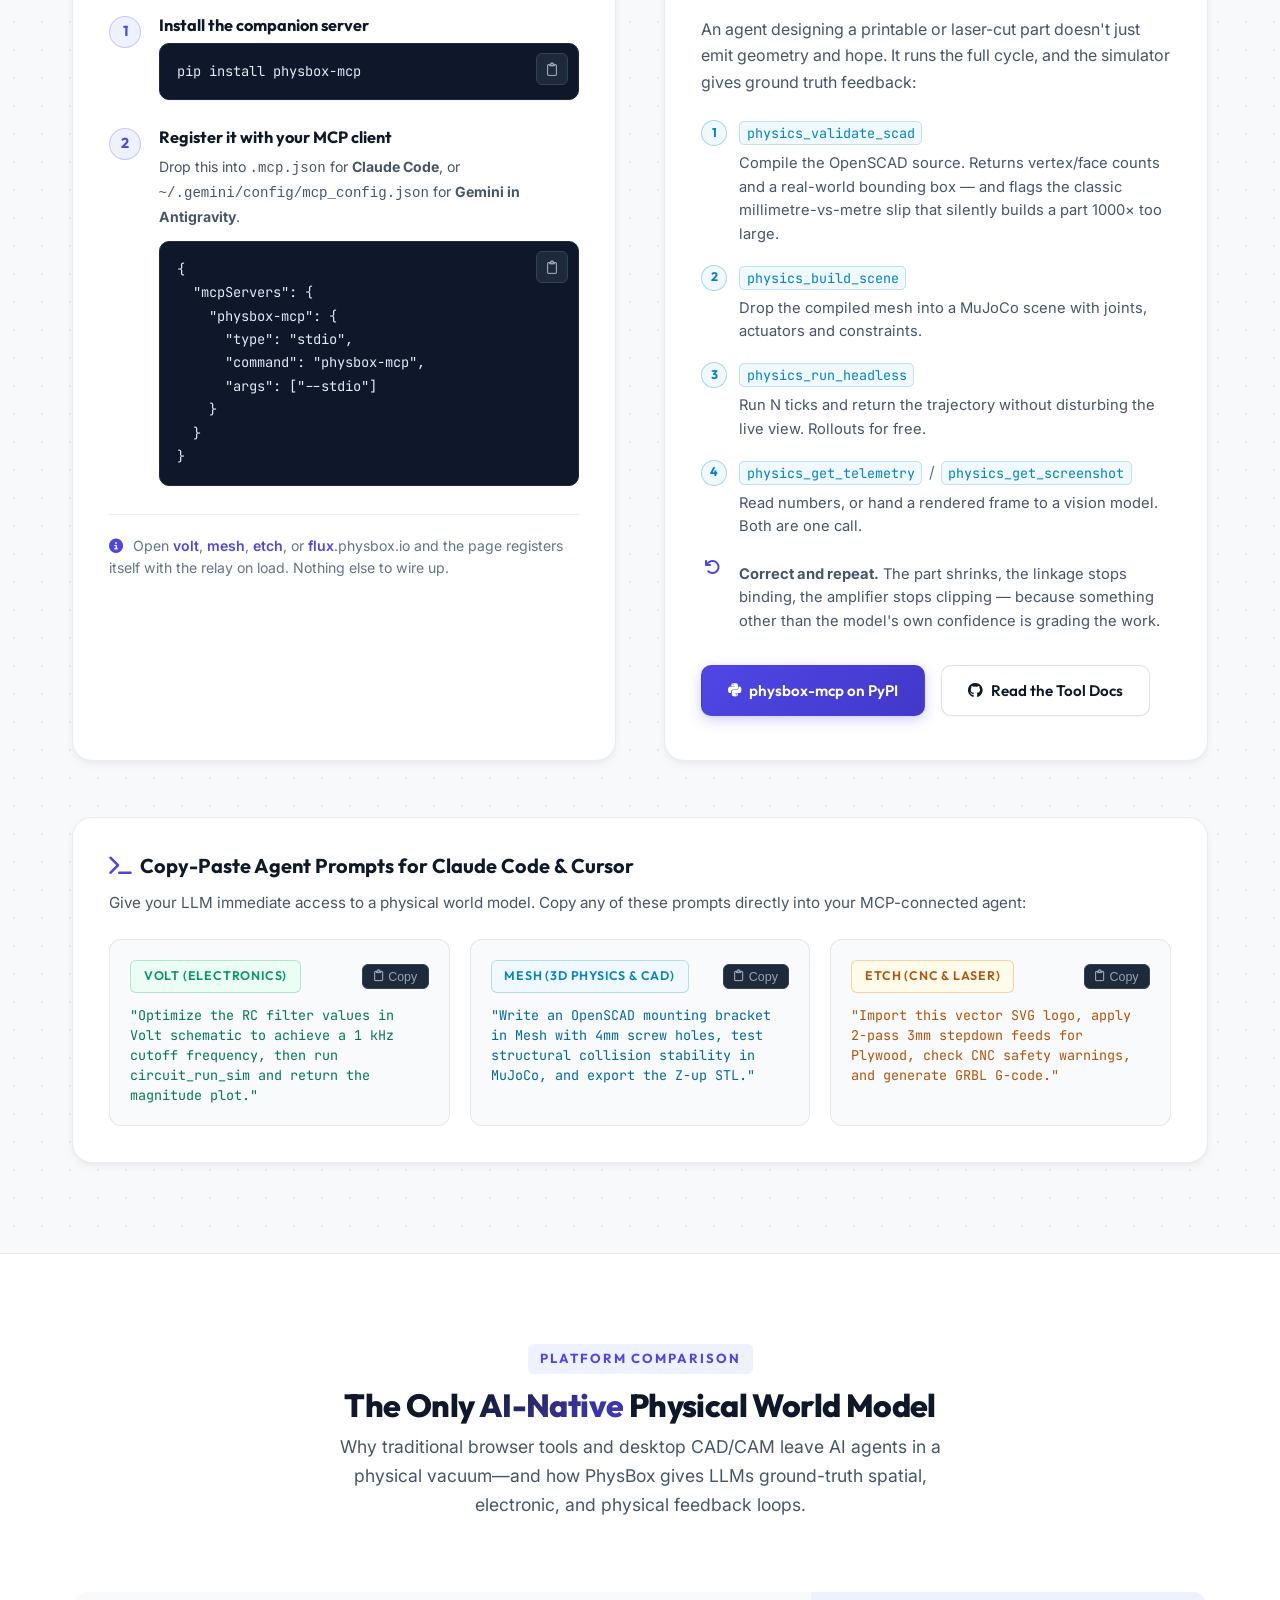
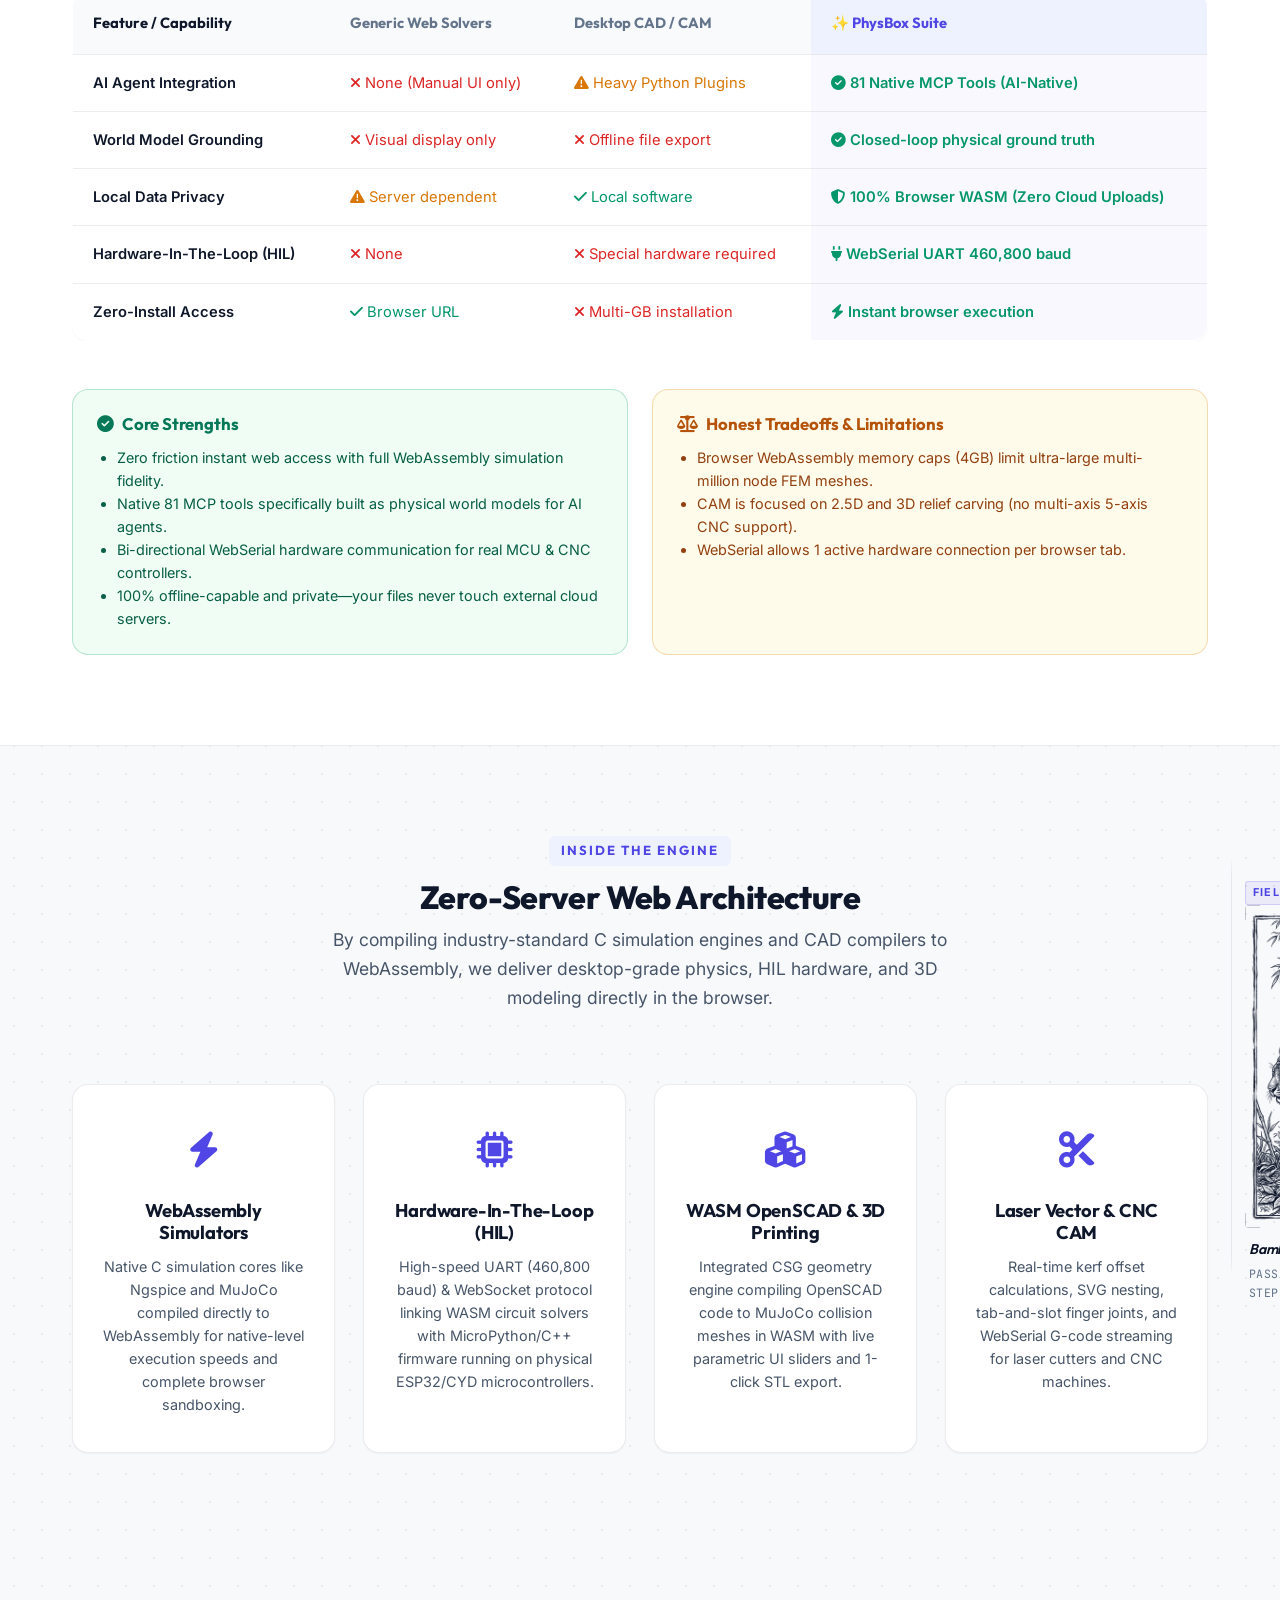
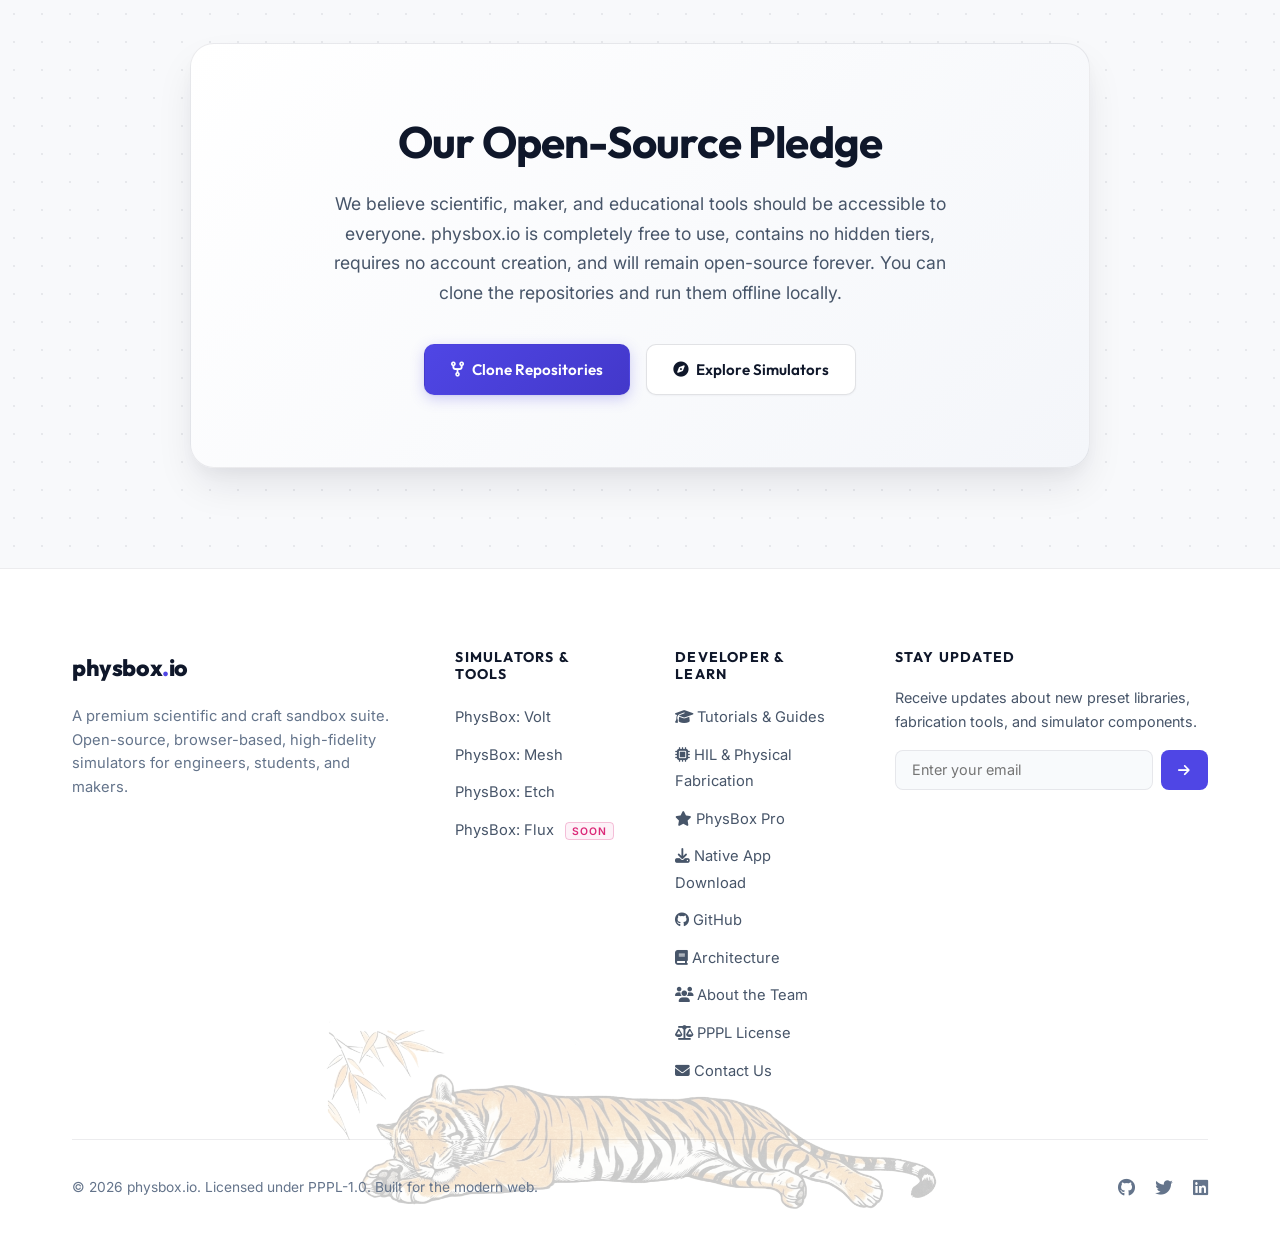
==== commit 83d32482: "Stop a stale stylesheet surviving a deploy, and show the tigers nginx served styles.css and app.js a" ====
--- a/index.html
+++ b/index.html
@@ -31,7 +31,7 @@
   <meta property="twitter:image" content="assets/physics_raw.png">
 
   <!-- Stylesheets -->
-  <link rel="stylesheet" href="styles.css">
+  <link rel="stylesheet" href="styles.css?v=20260905">
 
   <!-- FontAwesome for Premium Icons -->
   <link rel="stylesheet" href="https://cdnjs.cloudflare.com/ajax/libs/font-awesome/6.4.0/css/all.min.css">
@@ -363,7 +363,7 @@
         <!-- 1. PhysBox: Volt -->
         <div class="sim-item circuit-item reveal">
           <!-- Sparse Background Illustration -->
-          <img src="assets/tigers/volt-tiger-bg.png" alt="" class="circuit-tiger-bg" style="display: none;" aria-hidden="true" loading="lazy">
+          <img src="assets/tigers/volt-tiger-bg.png" alt="" class="circuit-tiger-bg" aria-hidden="true" loading="lazy">
           <div class="sim-mockup-wrapper circuit-mockup-wrapper" id="wrapper-circuit">
             <div class="mockup-header">
               <span class="mockup-dot"></span>
@@ -403,7 +403,7 @@
         <!-- 2. PhysBox: Mesh -->
         <div class="sim-item physics-item reveal">
           <!-- Sparse Background Illustration: Tiger swiping hanging pendulum ball -->
-          <img src="assets/tigers/mesh-tiger-bg.png" alt="" class="physics-tiger-bg" style="display: none;" aria-hidden="true" loading="lazy">
+          <img src="assets/tigers/mesh-tiger-bg.png" alt="" class="physics-tiger-bg" aria-hidden="true" loading="lazy">
           <div class="sim-mockup-wrapper physics-mockup-wrapper" id="wrapper-physics">
             <div class="mockup-header">
               <span class="mockup-dot"></span>
@@ -1046,7 +1046,7 @@
 
       <div class="footer-bottom">
         <!-- Sparse & Faint Orange, Black & White Woodcut Tiger in Bottom Navbar -->
-        <img src="assets/tigers/footer-tiger-color.png" alt="" class="footer-navbar-tiger" style="display: none;" aria-hidden="true" loading="lazy">
+        <img src="assets/tigers/footer-tiger-color.png" alt="" class="footer-navbar-tiger" aria-hidden="true" loading="lazy">
         <p class="footer-copy">&copy; 2026 physbox.io. Licensed under PPPL-1.0. Built for the modern web.</p>
         <div class="footer-social">
           <a href="https://github.com/physbox-io" target="_blank" class="social-link" id="social-link-github"><i
@@ -1168,8 +1168,8 @@
   </aside>
 
   <!-- Scripts -->
-  <script src="app.js"></script>
-  <script src="auth.js"></script>
+  <script src="app.js?v=20260905"></script>
+  <script src="auth.js?v=20260905"></script>
 </body>
 
 </html>
--- a/styles.css
+++ b/styles.css
@@ -4275,16 +4275,15 @@
   }
 }
 
+/* The card washes are inset:0 inside their positioned card, so they cannot
+   affect layout at any width - keep them on phones, just a touch lighter so
+   the text over them stays legible on a small, often glary screen. */
 @media (max-width: 1024px) {
-  .circuit-tiger-bg,
+  .circuit-tiger-bg {
+    opacity: 0.07;
+  }
   .physics-tiger-bg {
-    display: none !important;
-  }
-}
-
-@media (max-width: 768px) {
-  .footer-navbar-tiger {
-    display: none !important;
-  }
-}
-
+    opacity: 0.08;
+  }
+}
+
